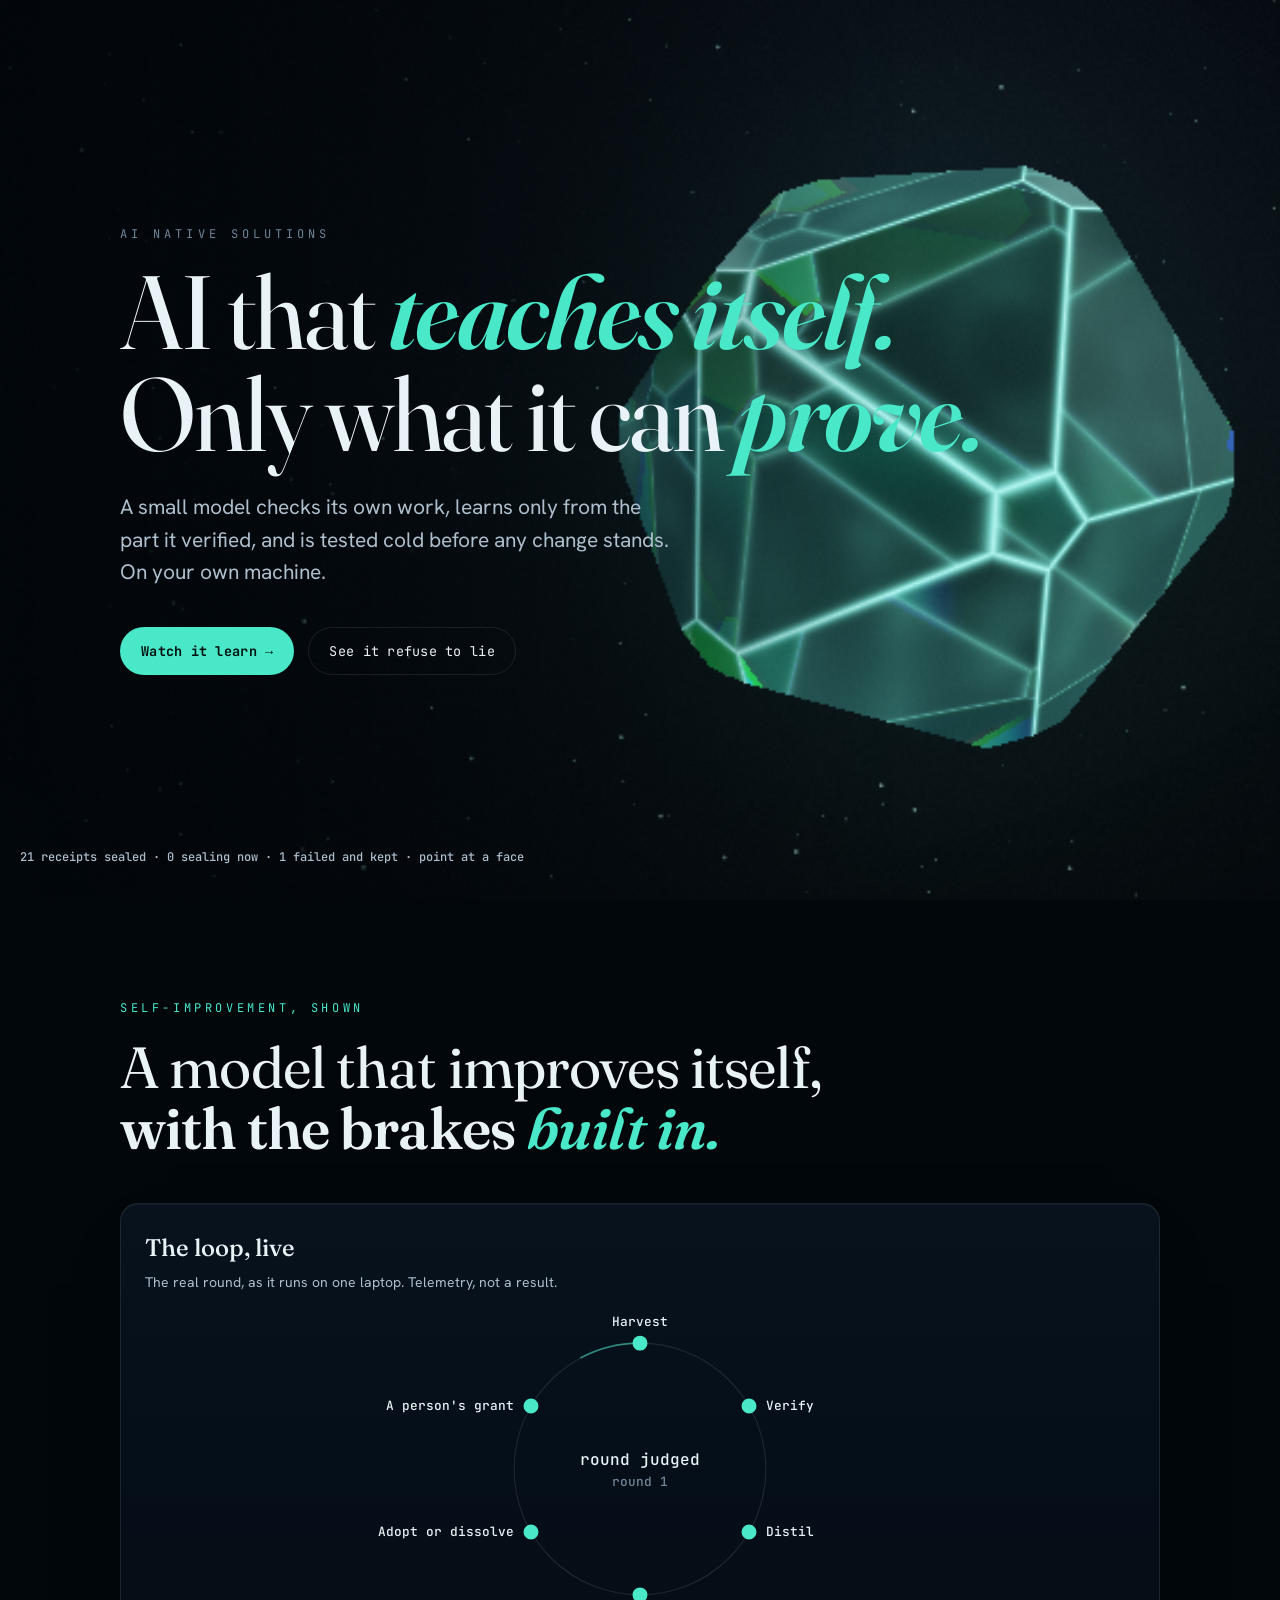
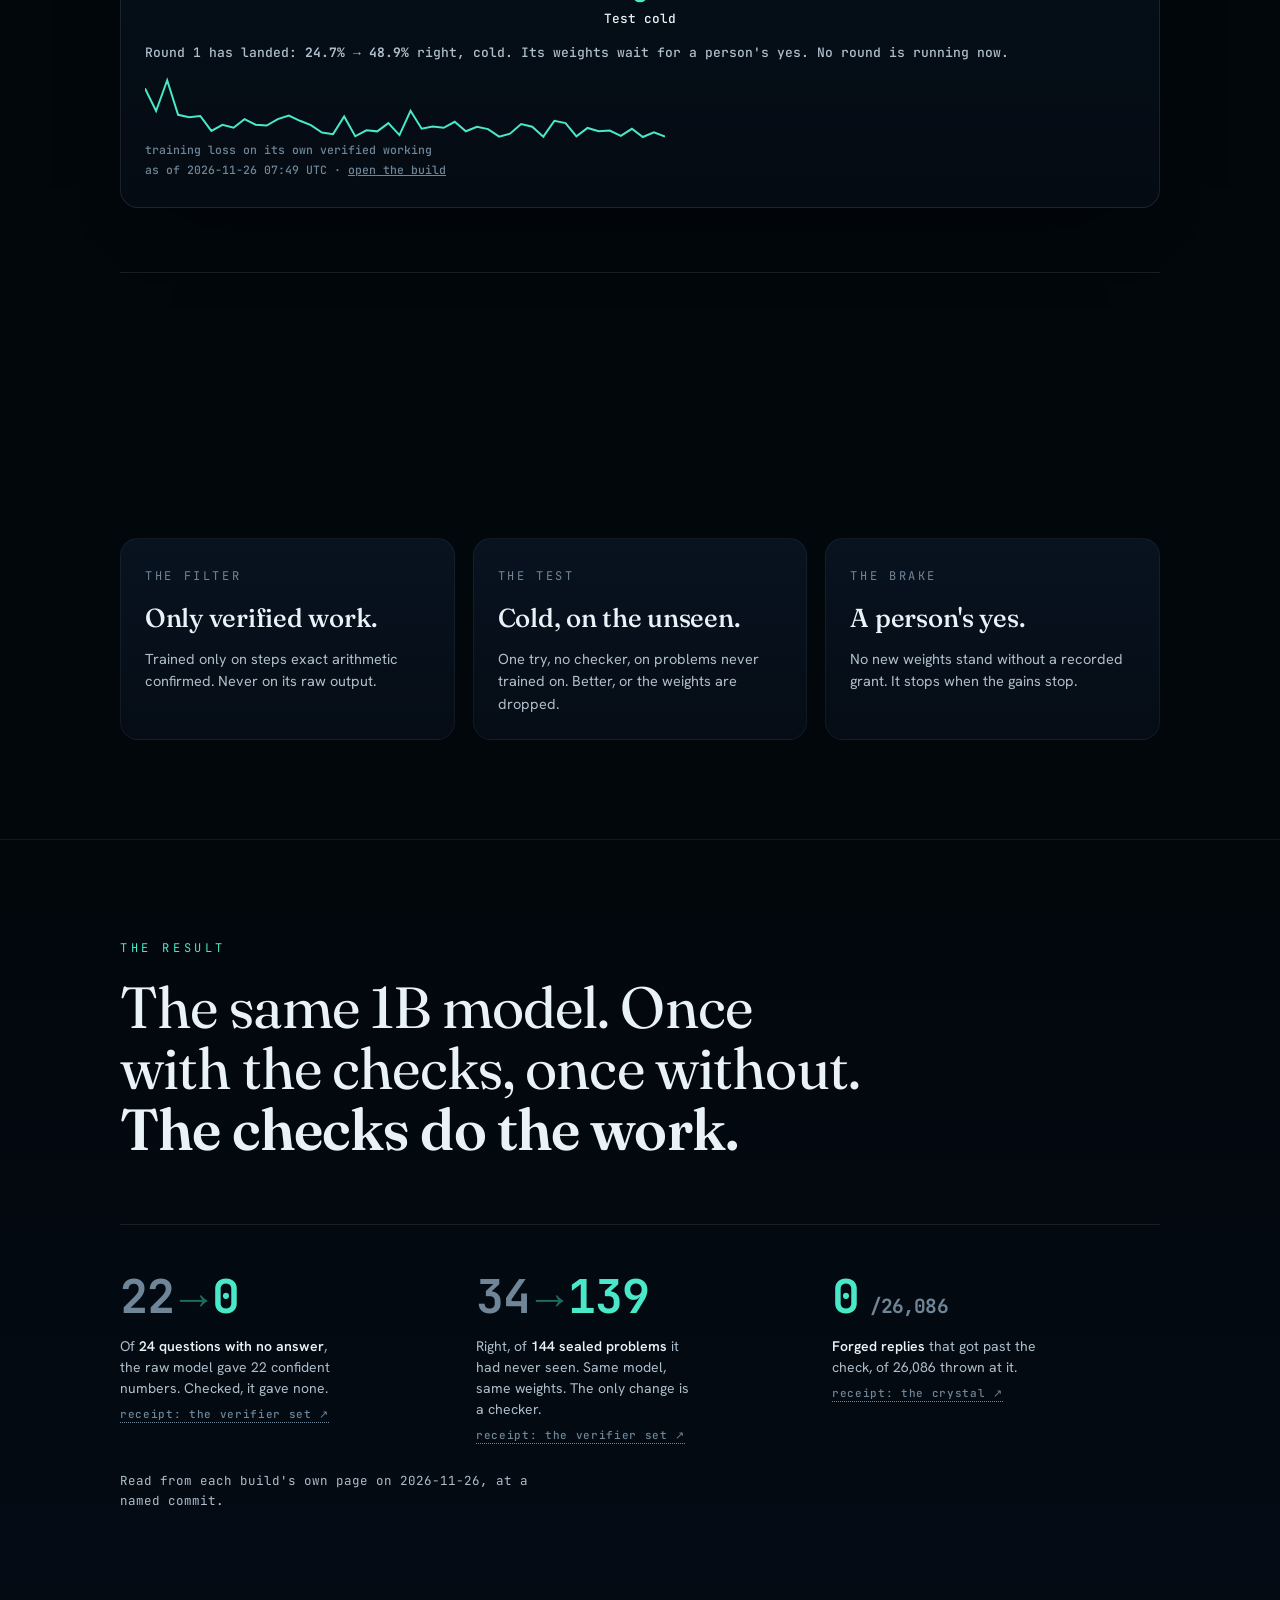
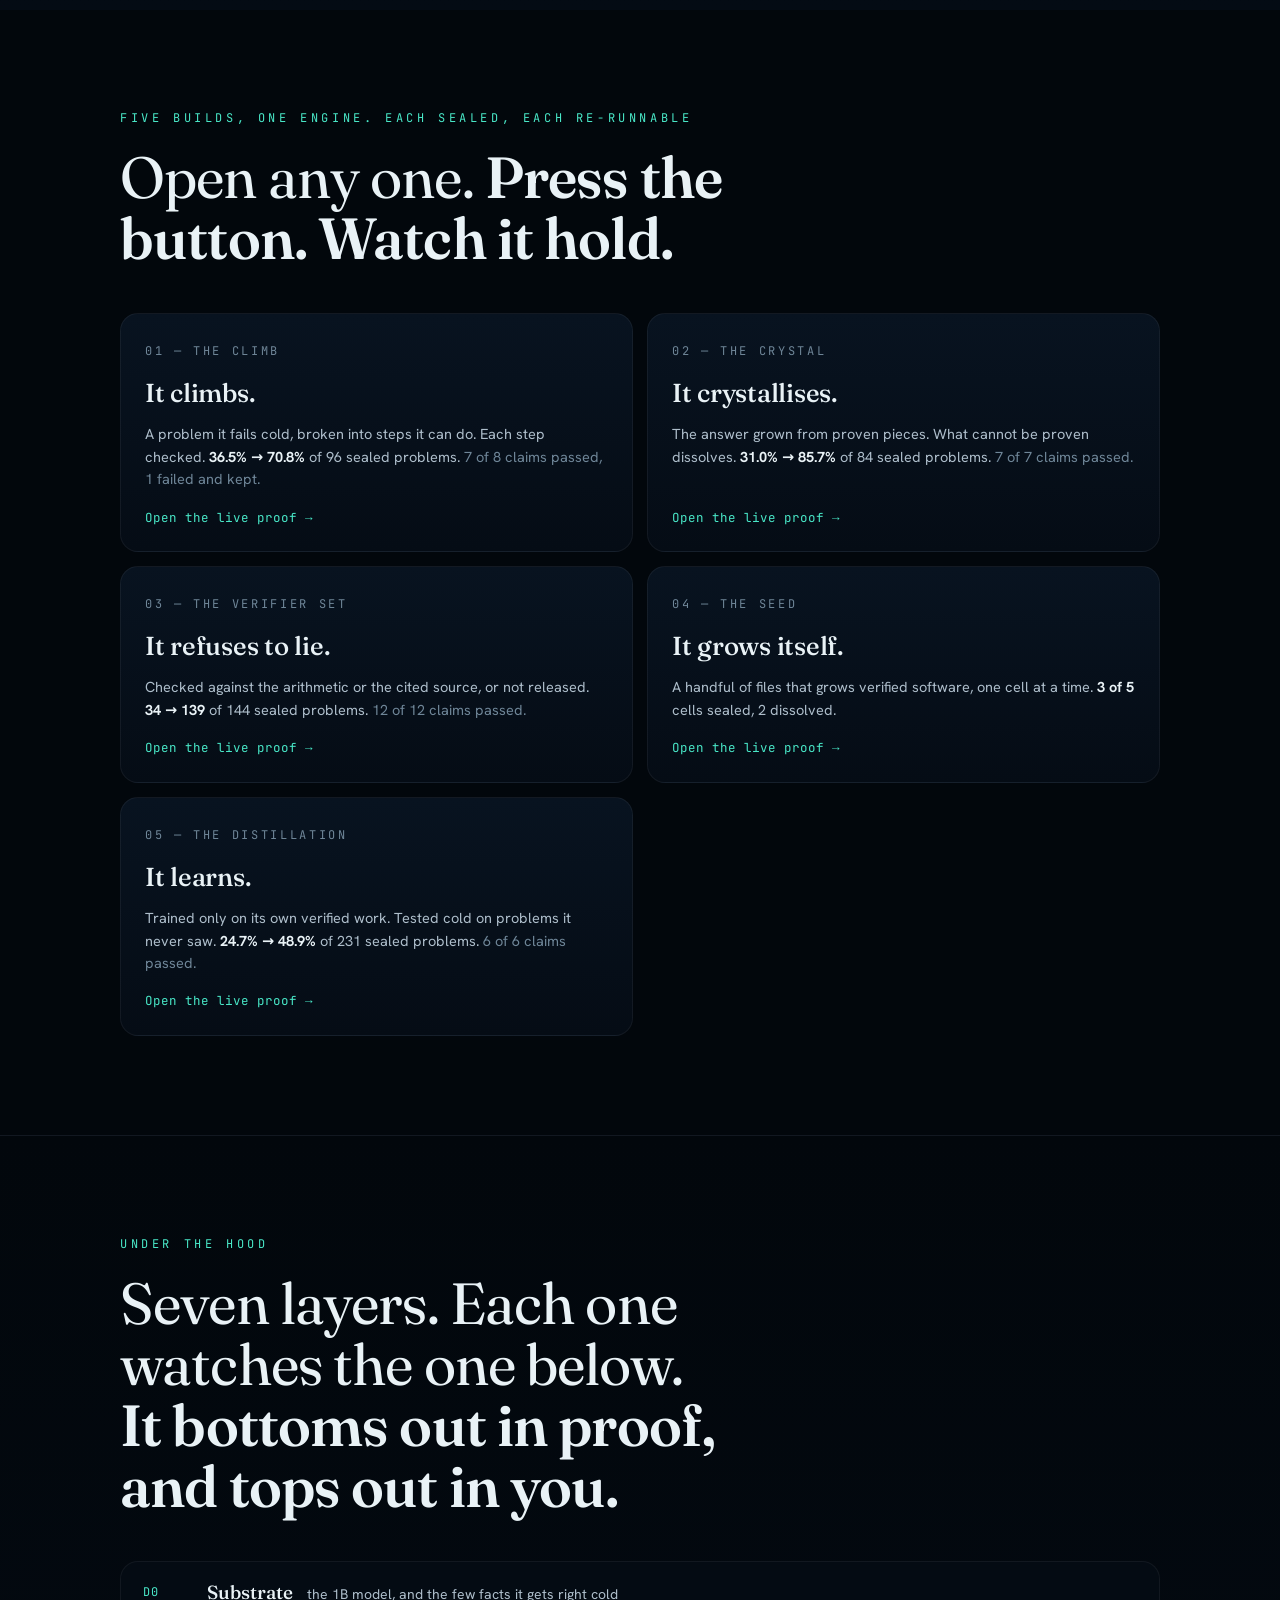
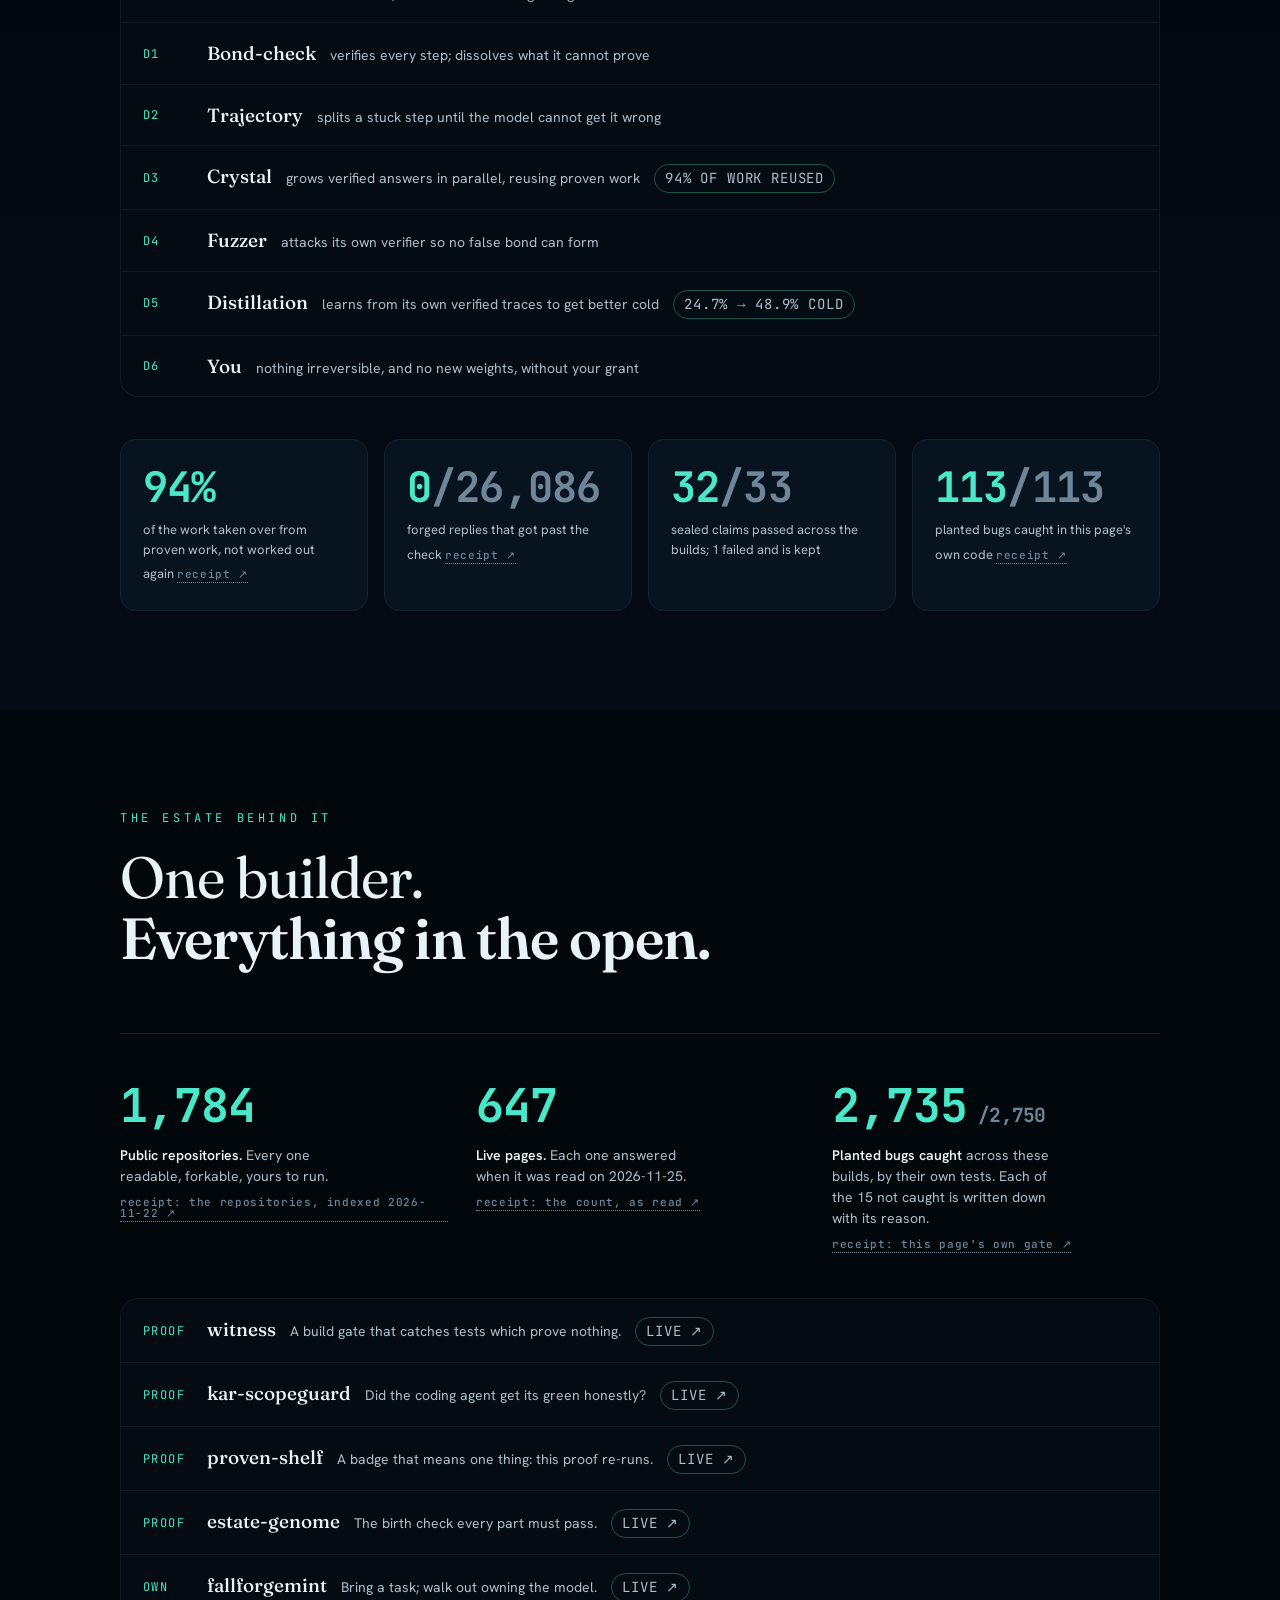
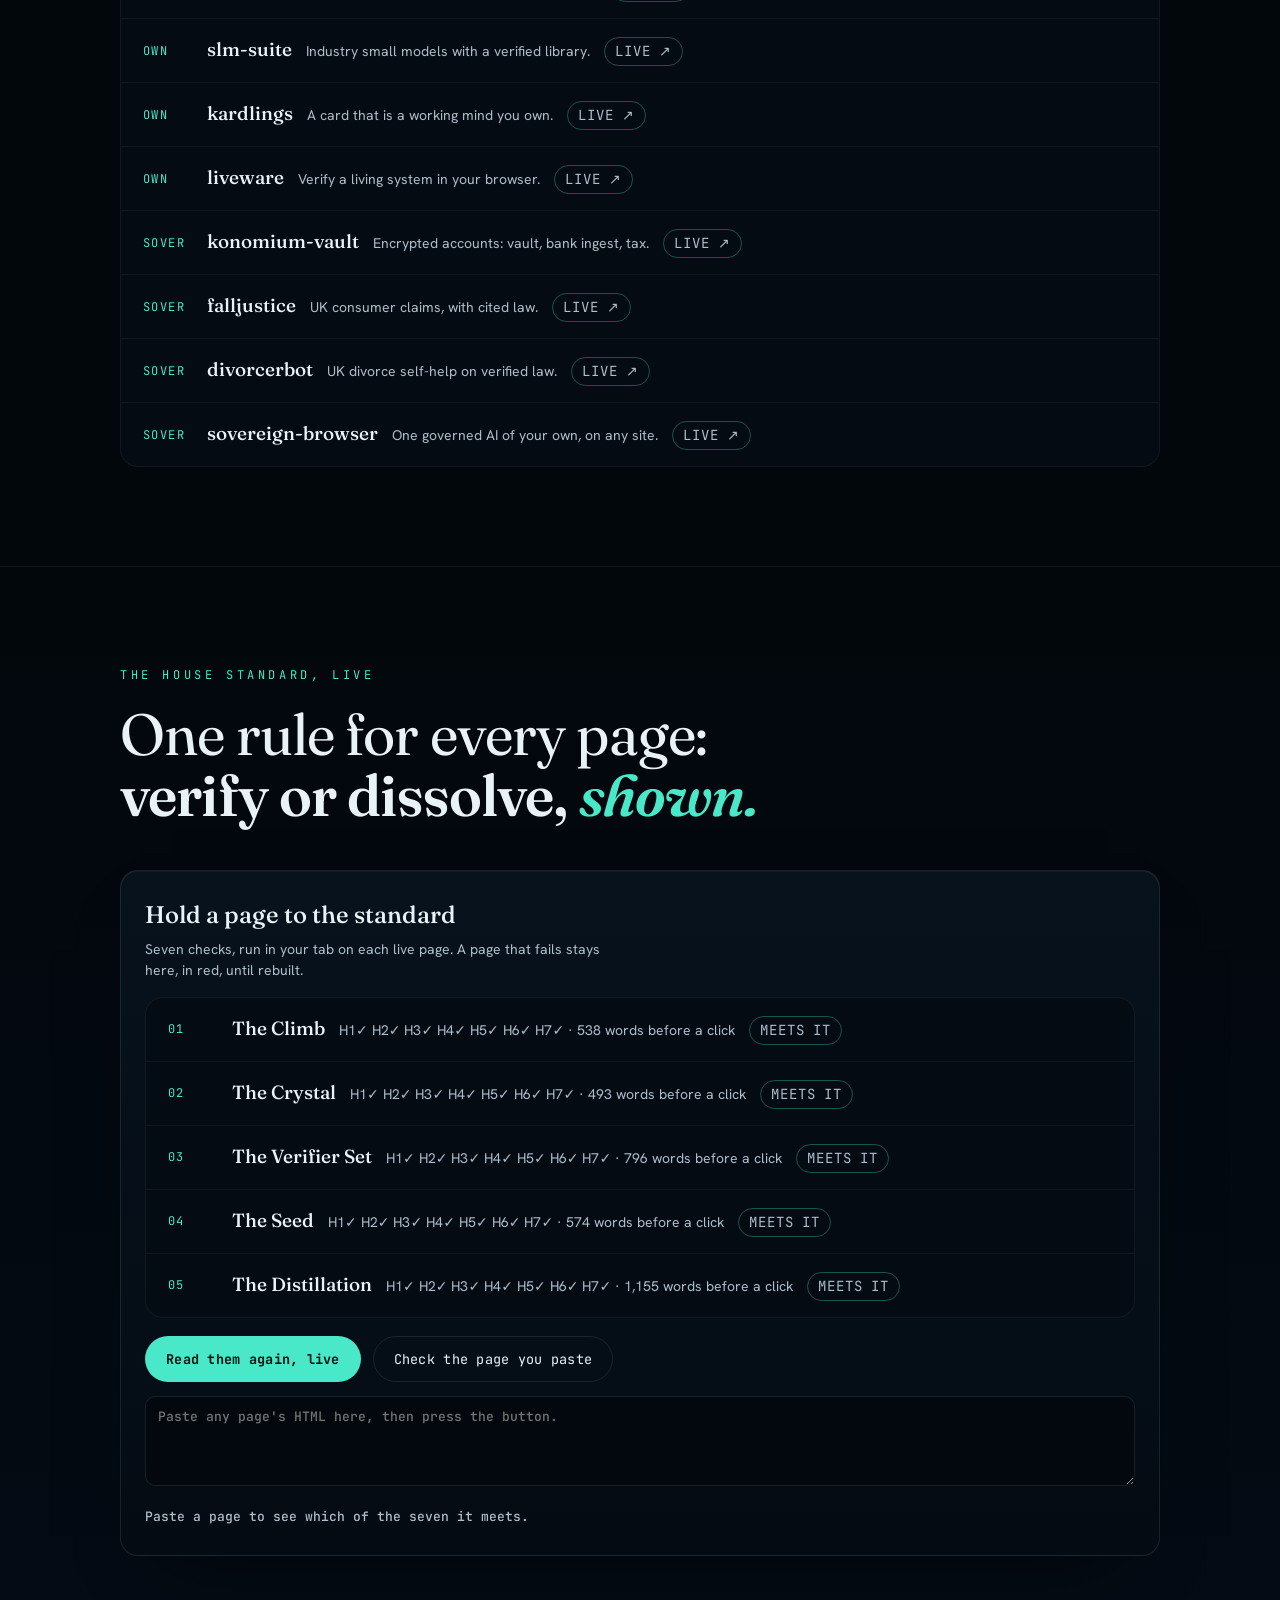
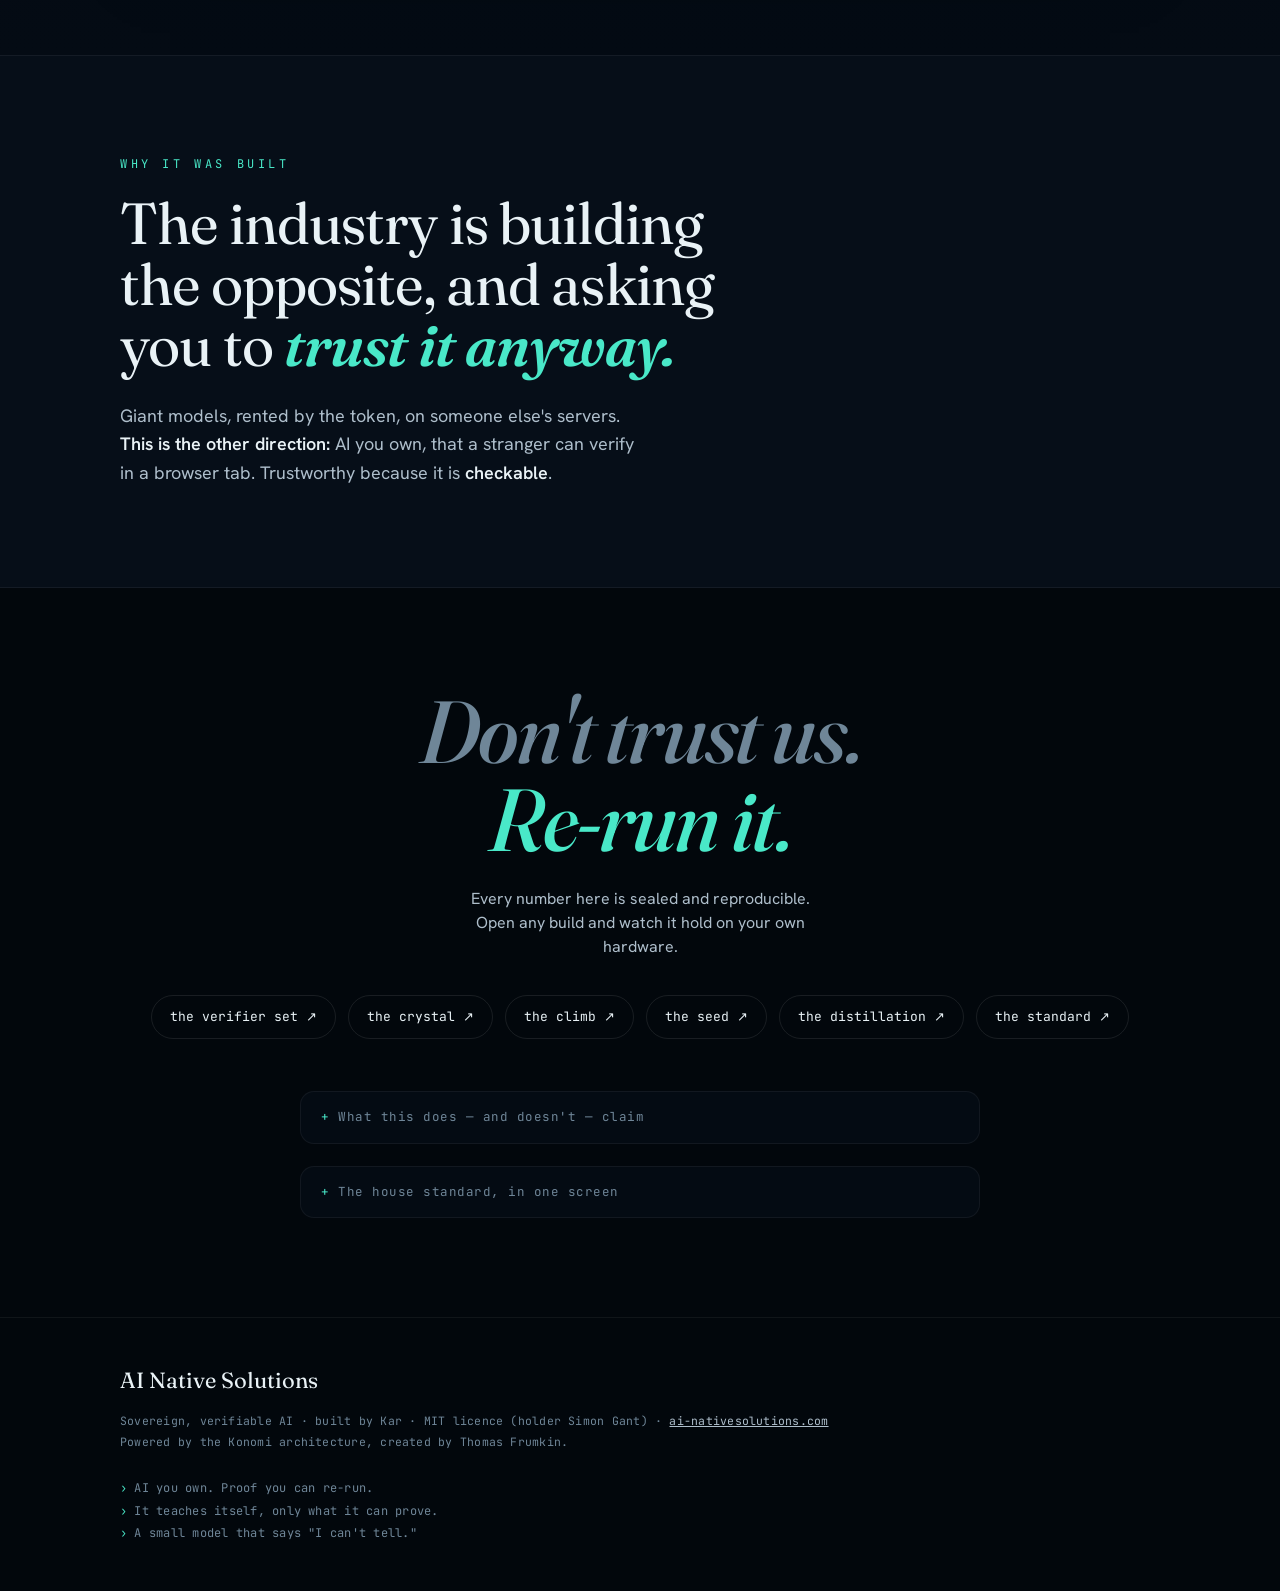
==== index.html @ a249bef7 "The Distillation's round 1 on the front door; a receipt's number is sized by its own column - data/f" ====
<!doctype html>
<html lang="en">
<head>
<meta charset="utf-8">
<meta name="viewport" content="width=device-width, initial-scale=1, viewport-fit=cover">
<title>AI that teaches itself. Only what it can prove.</title>
<meta name="description" content="A small AI that gives you an answer, or admits it can't. It runs on your own machine. Every number on this page is read live from the sealed page that proves it, and every build can be re-run in your browser.">
<meta name="theme-color" content="#02070c">
<link rel="manifest" href="manifest.webmanifest">
<link rel="icon" href="icon.svg" type="image/svg+xml">
<style>
/* house.css — the AI Native house standard: one token sheet, one kit. Every page is built from these and nothing else.
   HERO · RECEIPTS · THE STACK · THE GLASS · HONEST EXPANDER. The law of the page: the loudest true number leads, every
   caveat waits behind a click, and no section is prose. Fonts are the house's three faces, served from the page. */
@font-face{font-family:'Fraunces';src:url('vendor/fonts/fraunces/files/fraunces-latin-full-italic.woff2') format('woff2');font-weight:100 900;font-style:italic;font-display:swap}
@font-face{font-family:'Fraunces';src:url('vendor/fonts/fraunces/files/fraunces-latin-full-normal.woff2') format('woff2');font-weight:100 900;font-style:normal;font-display:swap}
@font-face{font-family:'Hanken Grotesk';src:url('vendor/fonts/hanken-grotesk/files/hanken-grotesk-latin-wght-normal.woff2') format('woff2');font-weight:100 900;font-display:swap}
@font-face{font-family:'JetBrains Mono';src:url('vendor/fonts/jetbrains-mono/files/jetbrains-mono-latin-wght-normal.woff2') format('woff2');font-weight:100 800;font-display:swap}
:root{color-scheme:dark;--bg:#02070c;--bg2:#060e18;--panel:#081320;--ink:#e9f2f6;--soft:#aebecb;--muted:#6f8698;--cyan:#49e8c8;--cyan-dim:#1f6a60;--gold:#ffcf6a;--red:#ff6b6b;--line:rgba(255,255,255,.09);--line2:rgba(255,255,255,.055);--display:'Fraunces',Georgia,serif;--sans:'Hanken Grotesk',system-ui,-apple-system,sans-serif;--mono:'JetBrains Mono',ui-monospace,monospace;--gut:max(20px,env(safe-area-inset-left,0px));--gutr:max(20px,env(safe-area-inset-right,0px))}
*{box-sizing:border-box}
html{scroll-behavior:smooth;-webkit-text-size-adjust:100%}
html,body{margin:0;background:var(--bg);color:var(--ink);font-family:var(--sans);-webkit-font-smoothing:antialiased;overflow-x:hidden}
body{line-height:1.5;font-size:16px}
a{color:inherit}
:focus-visible{outline:2px solid var(--cyan);outline-offset:3px;border-radius:4px}
.wrap{max-width:1080px;margin:0 auto;padding-left:var(--gut);padding-right:var(--gutr)}
.mono{font-family:var(--mono)}
em{font-style:italic;font-family:var(--display);font-weight:600}
code{font:500 .88em var(--mono);color:var(--cyan);overflow-wrap:anywhere}
.pass{color:var(--cyan)}.fail{color:var(--red)}.pend{color:var(--gold)}.dim{color:var(--muted)}

/* HERO: the crystal behind the headline */
.hero{position:relative;min-height:100vh;min-height:100svh;display:flex;align-items:center;overflow:hidden;background:radial-gradient(120% 90% at 70% 18%,#0a1826 0%,var(--bg) 58%)}
#crystal{position:absolute;inset:0;width:100%;height:100%;display:block;z-index:0}
.hero-shade{position:absolute;inset:0;z-index:1;pointer-events:none;background:linear-gradient(90deg,rgba(2,7,12,.78) 0%,rgba(2,7,12,.34) 46%,rgba(2,7,12,0) 70%),radial-gradient(130% 110% at 50% 42%,transparent 50%,rgba(2,6,12,.7) 100%)}
.hero .wrap{position:relative;z-index:2;width:100%;padding-block:12vh;pointer-events:none}
.hero .wrap>*{pointer-events:auto}
.eyebrow{font-family:var(--mono);font-size:12px;letter-spacing:.34em;text-transform:uppercase;color:var(--muted);margin:0}
h1{font-family:var(--display);font-weight:400;font-size:clamp(44px,9vw,104px);line-height:.98;letter-spacing:-.02em;margin:18px 0 0;text-wrap:balance;max-width:14ch}
h1 em{color:var(--cyan)}
.sub{font-size:clamp(16px,2.3vw,21px);color:var(--soft);max-width:46ch;margin:26px 0 0;line-height:1.55}
.cta{display:flex;gap:14px;flex-wrap:wrap;margin-top:38px}
.btn{display:inline-flex;align-items:center;gap:9px;font-family:var(--mono);font-size:13.5px;letter-spacing:.02em;padding:13px 20px;min-height:46px;border-radius:999px;text-decoration:none;transition:.18s ease;white-space:nowrap;cursor:pointer;border:1px solid transparent;background:none;color:var(--ink)}
.btn.primary{background:var(--cyan);color:#021310;font-weight:700}
.btn.primary:hover{transform:translateY(-2px);box-shadow:0 10px 30px -12px var(--cyan)}
.btn.ghost{border-color:var(--line)}
.btn.ghost:hover{border-color:var(--cyan);color:var(--cyan)}
.btn:disabled{opacity:.5;cursor:default;transform:none}
.facet{position:absolute;z-index:3;left:var(--gut);bottom:22px;font:500 12px/1.5 var(--mono);color:var(--soft);max-width:min(560px,calc(100vw - 40px));min-height:18px;pointer-events:none}
.facet b{color:var(--ink);font-weight:500}

/* SECTIONS */
section{position:relative;z-index:2}
.pad{padding-block:clamp(72px,11vh,140px)}
.alt{background:linear-gradient(180deg,var(--bg),#040b14);border-top:1px solid var(--line2)}
.deep{background:var(--bg2);border-top:1px solid var(--line2);border-bottom:1px solid var(--line2)}
.kline{font-family:var(--mono);font-size:12px;letter-spacing:.3em;text-transform:uppercase;color:var(--cyan);margin:0 0 20px}
.claim{font-family:var(--display);font-weight:400;font-size:clamp(30px,5.2vw,58px);line-height:1.05;letter-spacing:-.015em;text-wrap:balance;max-width:20ch;margin:0}
.claim b{font-weight:600}
.claim em{color:var(--cyan)}
.lede{color:var(--soft);font-size:clamp(15px,1.9vw,18px);line-height:1.6;max-width:52ch;margin:26px 0 0}
.lede b{color:var(--ink);font-weight:600}

/* RECEIPTS: the number is the hero */
/* a receipt's number is sized by its own column (cqi), so a long before→after never pushes a receipt off the page:
   by default a number of up to 11 characters fits; a row of short numbers (7 or fewer) may be marked .loud */
.stats{display:grid;grid-template-columns:repeat(3,minmax(0,1fr));gap:28px;margin-top:64px;border-top:1px solid var(--line);padding-top:48px}
.stats.loud{--fit:21cqi}
.stat{min-width:0;container-type:inline-size}
.stat .n{font-family:var(--mono);font-weight:700;font-size:clamp(30px,4.2vw,56px);font-size:clamp(30px,var(--fit,14.2cqi),76px);line-height:1;letter-spacing:-.02em;white-space:nowrap}
.stat .n .was{color:var(--muted)}.stat .n .arrow{color:var(--cyan-dim);padding:0 .12em}.stat .n .now{color:var(--cyan)}.stat .n .bad{color:var(--red)}.stat .n .wait{color:var(--gold)}
.stat .lab{color:var(--soft);font-size:14px;margin-top:16px;line-height:1.5;max-width:28ch}
.stat .lab b{color:var(--ink);font-weight:600}
.src{display:inline-block;font:500 11px/1 var(--mono);letter-spacing:.06em;color:var(--muted);text-decoration:none;margin-top:10px;border-bottom:1px dotted var(--muted);padding-bottom:2px}
.src:hover{color:var(--cyan);border-color:var(--cyan)}
.wins{display:grid;grid-template-columns:repeat(4,1fr);gap:16px;margin-top:42px}
.win{border:1px solid var(--line2);border-radius:16px;padding:26px 22px;background:var(--panel)}
.win .wn{font-family:var(--mono);font-weight:700;font-size:clamp(26px,3.6vw,42px);color:var(--cyan);letter-spacing:-.02em;line-height:1;white-space:nowrap}
.win .wn .of{color:var(--muted)}
.win .wl{color:var(--soft);font-size:13px;margin-top:12px;line-height:1.5}

/* CARDS */
.acts{display:grid;grid-template-columns:repeat(3,1fr);gap:18px;margin-top:44px}
.acts.two{grid-template-columns:repeat(2,1fr)}
.act{position:relative;display:flex;flex-direction:column;background:linear-gradient(180deg,var(--panel),#050c15);border:1px solid var(--line2);border-radius:18px;padding:28px 24px 24px;text-decoration:none;transition:.2s ease;overflow:hidden}
a.act:hover,.act.lift:hover{border-color:var(--cyan);transform:translateY(-4px);box-shadow:0 24px 60px -34px #000}
.act::before{content:"";position:absolute;inset:0;pointer-events:none;opacity:0;transition:opacity .25s;background:radial-gradient(420px circle at var(--mx,50%) var(--my,0%),rgba(73,232,200,.10),transparent 60%)}
.act:hover::before{opacity:1}
.act .num{font-family:var(--mono);font-size:12px;letter-spacing:.22em;color:var(--muted)}
.act h3{font-family:var(--display);font-weight:500;font-size:26px;letter-spacing:-.01em;margin:14px 0 0}
.act p{color:var(--soft);font-size:14.5px;line-height:1.55;margin:10px 0 0;flex:1}
.act .go{font-family:var(--mono);font-size:12.5px;color:var(--cyan);margin-top:18px;display:inline-flex;gap:7px;align-items:center}

/* THE STACK: one line per layer */
.stack{margin-top:44px;border:1px solid var(--line2);border-radius:18px;overflow:hidden;background:#040b13}
.srow{display:grid;grid-template-columns:64px minmax(0,1fr);align-items:center;border-top:1px solid var(--line2);padding:16px 22px;transition:.16s}
.srow:first-child{border-top:none}
.srow:hover{background:#08141f}
.srow .d{font-family:var(--mono);font-size:12px;color:var(--cyan);letter-spacing:.12em}
.srow .nm{display:flex;gap:6px 14px;align-items:baseline;flex-wrap:wrap;min-width:0}
.srow .nm b{font-family:var(--display);font-weight:500;font-size:19px}
.srow .nm span{color:var(--soft);font-size:14px;min-width:0;overflow-wrap:anywhere}
.srow.red .d{color:var(--red)}.srow.gold .d{color:var(--gold)}
.tag{font-family:var(--mono);font-size:10.5px;letter-spacing:.06em;text-transform:uppercase;border-radius:999px;padding:3px 10px;white-space:nowrap}
.tag.off{color:var(--muted);border:1px solid var(--line)}
.chips{display:flex;flex-wrap:wrap;gap:8px;margin:0 0 14px}
.spark{display:block;width:100%;max-width:520px;height:64px;margin:12px 0 0}
.tag.cy{color:var(--cyan);border:1px solid rgba(73,232,200,.32)}
.tag.gd{color:var(--gold);border:1px solid rgba(255,207,106,.34);animation:breathe 2.4s ease-in-out infinite}
.tag.rd{color:var(--red);border:1px solid rgba(255,107,107,.4)}
@keyframes breathe{50%{opacity:.55}}

/* THE GLASS: it runs here, on the visitor's own device */
.glass{margin-top:44px;border:1px solid var(--line);border-radius:18px;background:linear-gradient(180deg,#07121d,#040b13);padding:26px 24px;box-shadow:0 30px 80px -50px #000,inset 0 1px 0 rgba(255,255,255,.04)}
.glass h3{font-family:var(--display);font-weight:500;font-size:24px;margin:0 0 6px}
.glass .hint{color:var(--soft);font-size:14px;margin:0 0 16px;max-width:60ch}
.glass .out{font:500 13px/1.6 var(--mono);color:var(--soft);margin:14px 0 0;min-height:22px}
.glass textarea,.glass input,.glass select{font:500 13px/1.5 var(--mono);color:var(--ink);background:rgba(2,7,12,.75);border:1px solid var(--line);border-radius:10px;padding:10px 12px;max-width:100%;min-height:42px}
.glass textarea{width:100%;min-height:128px}
.glass label{font:500 11px/1.3 var(--mono);letter-spacing:.08em;text-transform:uppercase;color:var(--muted);display:inline-flex;flex-direction:column;gap:5px}
.row{display:flex;gap:12px;align-items:flex-end;flex-wrap:wrap}
.two{display:grid;grid-template-columns:1fr 1fr;gap:14px}
.box{border:1px solid var(--line2);border-radius:14px;padding:14px 16px;background:rgba(2,7,12,.5);min-width:0}
.box h4{font:500 11px/1.3 var(--mono);letter-spacing:.1em;text-transform:uppercase;color:var(--muted);margin:0 0 8px}
pre{font:500 12.5px/1.55 var(--mono);color:var(--ink);margin:0;white-space:pre-wrap;overflow-wrap:anywhere}
.wall svg{width:100%;height:auto;display:block}
.wall rect{cursor:pointer;transition:opacity .15s}
.wall rect:hover{opacity:.7}
.key{display:flex;flex-wrap:wrap;gap:6px 18px;margin:12px 0 0;font:500 11.5px/1.4 var(--mono);color:var(--muted)}
.key i{display:inline-block;width:10px;height:10px;border-radius:2px;margin-right:6px;vertical-align:-1px}

/* PROOF + THE HONEST EXPANDER */
.proof{text-align:center}
.proof .hl{font-family:var(--display);font-style:italic;font-weight:500;font-size:clamp(38px,8vw,88px);line-height:1;letter-spacing:-.02em;margin:0}
.proof .hl .a{color:var(--muted)}.proof .hl .b{color:var(--cyan)}
.proof .sub2{color:var(--soft);margin:24px auto 0;max-width:42ch;font-size:16px}
.links{display:flex;gap:12px;justify-content:center;flex-wrap:wrap;margin-top:36px}
.plink{font-family:var(--mono);font-size:13px;text-decoration:none;color:var(--ink);border:1px solid var(--line);padding:11px 18px;border-radius:999px;transition:.18s;min-height:44px;display:inline-flex;align-items:center}
.plink:hover{border-color:var(--cyan);color:var(--cyan)}
details.honest{max-width:680px;margin:22px auto 0;border:1px solid var(--line2);border-radius:14px;background:#040b13;text-align:left}
details.honest:first-of-type{margin-top:52px}
details.honest summary{font-family:var(--mono);font-size:12.5px;letter-spacing:.04em;color:var(--muted);padding:16px 20px;cursor:pointer;list-style:none;min-height:48px}
details.honest summary::-webkit-details-marker{display:none}
details.honest summary::before{content:"+ ";color:var(--cyan)}
details.honest[open] summary::before{content:"– "}
details.honest .in{padding:0 20px 20px;color:var(--soft);font-size:14px;line-height:1.6}
details.honest .in p{margin:0 0 10px}
details.honest .in b{color:var(--ink)}
details.honest .in a{color:var(--cyan)}

footer{border-top:1px solid var(--line2);padding-block:46px;position:relative;z-index:2}
.frow{display:flex;justify-content:space-between;align-items:flex-end;gap:24px;flex-wrap:wrap}
.brand{font-family:var(--display);font-size:22px}
.taglist{font-family:var(--mono);font-size:12px;color:var(--muted);line-height:1.9;letter-spacing:.02em}
.taglist span{color:var(--cyan)}
.fnote{font-family:var(--mono);font-size:11.5px;color:var(--muted);margin-top:14px;letter-spacing:.02em;line-height:1.8}
.fnote a{color:var(--soft)}

/* MOTION */
.js .reveal{opacity:0;transform:translateY(22px);transition:opacity .7s ease,transform .7s ease}
.js .reveal.in{opacity:1;transform:none}
@media(max-width:860px){.acts{grid-template-columns:repeat(2,1fr)}.wins{grid-template-columns:repeat(2,1fr)}}
@media(max-width:760px){.stats{grid-template-columns:1fr;gap:40px}.two{grid-template-columns:1fr}.hero-shade{background:linear-gradient(180deg,rgba(2,7,12,.2) 0%,rgba(2,7,12,.82) 62%)}.hero{align-items:flex-end}.hero .wrap{padding-block:9vh}}
@media(max-width:680px){.acts,.acts.two{grid-template-columns:1fr}.srow{grid-template-columns:48px minmax(0,1fr);padding:14px 16px}}
@media(prefers-reduced-motion:reduce){html{scroll-behavior:auto}.js .reveal{opacity:1;transform:none;transition:none}.tag.gd{animation:none}.btn,.act{transition:none}}
</style>
</head>
<body>
<header class="hero" id="top">
  <canvas id="crystal" role="img" aria-label="A crystal of 32 faces. Each lit face is one receipt on this page: cyan when it is sealed, gold while it is still sealing, red when it failed and is kept."></canvas>
  <div class="hero-shade"></div>
  <div class="wrap">
    <p class="eyebrow">AI Native Solutions</p>
    <h1>AI that <em>teaches itself.</em><br>Only what it can <em>prove.</em></h1>
    <p class="sub">A small model checks its own work, learns only from the part it verified, and is tested cold before any change stands. On your own machine.</p>
    <div class="cta"><a class="btn primary" href="#rsi">Watch it learn →</a><a class="btn ghost" href="https://sjgant80-hub.github.io/the-verifier-set/">See it refuse to lie</a></div>
  </div>
  <p class="facet" id="facet" aria-live="polite">21 receipts sealed · 0 sealing now · 1 failed and kept · point at a face</p>
</header>

<section class="pad" id="rsi">
  <div class="wrap">
    <p class="kline reveal">Self-improvement, shown</p>
    <h2 class="claim reveal">A model that improves itself, <b>with the brakes <em>built in.</em></b></h2>
    <div class="glass reveal">
      <h3>The loop, live</h3>
      <p class="hint">The real round, as it runs on one laptop. Telemetry, not a result.</p>
      <div id="ring"><svg viewBox="0 0 600 300" style="width:100%;max-width:640px;height:auto;display:block;margin:0 auto 8px" role="img" aria-label="The loop: harvest, verify, distil, test cold, adopt or dissolve, a person's grant, and round again."><style>text{font:500 12px 'JetBrains Mono',ui-monospace,monospace}@keyframes orbit{to{transform:rotate(360deg)}}.orb{transform-origin:300px 150px;animation:orbit 14s linear infinite}@media(prefers-reduced-motion:reduce){.orb{animation:none}}</style><circle cx="300" cy="150" r="118" fill="none" stroke="rgba(255,255,255,.1)"/><g class="orb"><circle cx="300" cy="32" r="3" fill="#49e8c8"/><path d="M300 32A118 118 0 0 0 244 46" fill="none" stroke="#49e8c8" stroke-width="1.5" opacity=".5"/></g><circle cx="300.0" cy="32.0" r="6" fill="#49e8c8" stroke="#49e8c8" stroke-width="2"/><text x="300.0" y="16.0" text-anchor="middle" fill="#e9f2f6">Harvest</text><circle cx="402.2" cy="91.0" r="6" fill="#49e8c8" stroke="#49e8c8" stroke-width="2"/><text x="418.2" y="95.0" text-anchor="start" fill="#e9f2f6">Verify</text><circle cx="402.2" cy="209.0" r="6" fill="#49e8c8" stroke="#49e8c8" stroke-width="2"/><text x="418.2" y="213.0" text-anchor="start" fill="#e9f2f6">Distil</text><circle cx="300.0" cy="268.0" r="6" fill="#49e8c8" stroke="#49e8c8" stroke-width="2"/><text x="300.0" y="294.0" text-anchor="middle" fill="#e9f2f6">Test cold</text><circle cx="197.8" cy="209.0" r="6" fill="#49e8c8" stroke="#49e8c8" stroke-width="2"/><text x="181.8" y="213.0" text-anchor="end" fill="#e9f2f6">Adopt or dissolve</text><circle cx="197.8" cy="91.0" r="6" fill="#49e8c8" stroke="#49e8c8" stroke-width="2"/><text x="181.8" y="95.0" text-anchor="end" fill="#e9f2f6">A person's grant</text><text x="300" y="146" text-anchor="middle" fill="#e9f2f6" style="font:500 15px 'JetBrains Mono',monospace">round judged</text><text x="300" y="166" text-anchor="middle" fill="#6f8698">round 1</text></svg></div>
      <div class="out" id="liveBox" aria-live="polite">Reading the loop…</div>
    </div>
    <div class="stats" id="rsiReceipts"><div class="stat reveal"><div class="n"><span class="was">24.7%</span><span class="arrow">→</span><span class="now">48.9%</span></div><div class="lab"><b>Right, cold, on 231 unseen problems.</b> The same model, before and after one round of its own verified work.</div><a class="src" href="https://sjgant80-hub.github.io/the-distillation/">receipt: the distillation ↗</a></div><div class="stat reveal"><div class="n"><span class="was">31</span><span class="arrow">→</span><span class="wait">44</span></div><div class="lab"><b>The development round</b>, of 89 unseen problems. It shaped the settings and is not a claim. <span class="tag gd">not a claim</span></div><a class="src" href="https://sjgant80-hub.github.io/the-distillation/data/dev/verdict.json">receipt: its verdict ↗</a></div><div class="stat reveal"><div class="n"><span class="now">0</span></div><div class="lab"><b>Changes to the model without a person.</b> Adopted weights wait for a recorded grant, by design and by test.</div><a class="src" href="https://sjgant80-hub.github.io/the-distillation/#loop">receipt: the gate at the weights ↗</a></div></div>
    <div class="acts" style="margin-top:44px">
      <div class="act reveal"><span class="num">THE FILTER</span><h3>Only verified work.</h3><p>Trained only on steps exact arithmetic confirmed. Never on its raw output.</p></div>
      <div class="act reveal"><span class="num">THE TEST</span><h3>Cold, on the unseen.</h3><p>One try, no checker, on problems never trained on. Better, or the weights are dropped.</p></div>
      <div class="act reveal"><span class="num">THE BRAKE</span><h3>A person's yes.</h3><p>No new weights stand without a recorded grant. It stops when the gains stop.</p></div>
    </div>
  </div>
</section>

<section class="pad alt" id="result">
  <div class="wrap">
    <p class="kline reveal">The result</p>
    <h2 class="claim reveal">The same 1B model. Once with the checks, once without. <b>The checks do the work.</b></h2>
    <div class="stats" id="receipts"><div class="stat reveal"><div class="n"><span class="was">22</span><span class="arrow">→</span><span class="now" data-count="0">0</span></div><div class="lab">Of <b>24 questions with no answer</b>, the raw model gave 22 confident numbers. Checked, it gave none.</div><a class="src" href="https://sjgant80-hub.github.io/the-verifier-set/">receipt: the verifier set ↗</a></div><div class="stat reveal"><div class="n"><span class="was">34</span><span class="arrow">→</span><span class="now" data-count="139">139</span></div><div class="lab">Right, of <b>144 sealed problems</b> it had never seen. Same model, same weights. The only change is a checker.</div><a class="src" href="https://sjgant80-hub.github.io/the-verifier-set/">receipt: the verifier set ↗</a></div><div class="stat reveal"><div class="n"><span class="now" data-count="0">0</span><span class="was" style="font-size:.42em"> /26,086</span></div><div class="lab"><b>Forged replies</b> that got past the check, of 26,086 thrown at it.</div><a class="src" href="https://sjgant80-hub.github.io/the-crystal/">receipt: the crystal ↗</a></div></div>
    <p class="lede reveal mono" id="readLine" style="font-size:12.5px">Read from each build's own page on 2026-11-26, at a named commit. Reading them again, live…</p>
  </div>
</section>

<section class="pad" id="builds-s">
  <div class="wrap">
    <p class="kline reveal">Five builds, one engine. Each sealed, each re-runnable</p>
    <h2 class="claim reveal">Open any one. <b>Press the button. Watch it hold.</b></h2>
    <div class="acts two" id="builds"><a class="act reveal" href="https://sjgant80-hub.github.io/the-climb/"><span class="num">01 — THE CLIMB</span><h3>It climbs.</h3><p>A problem it fails cold, broken into steps it can do. Each step checked. <b style="color:var(--ink)">36.5% → 70.8%</b> of 96 sealed problems. <span class="dim">7 of 8 claims passed, 1 failed and kept.</span></p><span class="go">Open the live proof →</span></a><a class="act reveal" href="https://sjgant80-hub.github.io/the-crystal/"><span class="num">02 — THE CRYSTAL</span><h3>It crystallises.</h3><p>The answer grown from proven pieces. What cannot be proven dissolves. <b style="color:var(--ink)">31.0% → 85.7%</b> of 84 sealed problems. <span class="dim">7 of 7 claims passed.</span></p><span class="go">Open the live proof →</span></a><a class="act reveal" href="https://sjgant80-hub.github.io/the-verifier-set/"><span class="num">03 — THE VERIFIER SET</span><h3>It refuses to lie.</h3><p>Checked against the arithmetic or the cited source, or not released. <b style="color:var(--ink)">34 → 139</b> of 144 sealed problems. <span class="dim">12 of 12 claims passed.</span></p><span class="go">Open the live proof →</span></a><a class="act reveal" href="https://sjgant80-hub.github.io/the-seed/"><span class="num">04 — THE SEED</span><h3>It grows itself.</h3><p>A handful of files that grows verified software, one cell at a time. <b style="color:var(--ink)">3 of 5</b> cells sealed, 2 dissolved.</p><span class="go">Open the live proof →</span></a><a class="act reveal" href="https://sjgant80-hub.github.io/the-distillation/"><span class="num">05 — THE DISTILLATION</span><h3>It learns.</h3><p>Trained only on its own verified work. Tested cold on problems it never saw. <b style="color:var(--ink)">24.7% → 48.9%</b> of 231 sealed problems. <span class="dim">6 of 6 claims passed.</span></p><span class="go">Open the live proof →</span></a></div>
  </div>
</section>

<section class="pad alt" id="engine">
  <div class="wrap">
    <p class="kline reveal">Under the hood</p>
    <h2 class="claim reveal">Seven layers. Each one watches the one below. <b>It bottoms out in proof, and tops out in you.</b></h2>
    <div class="stack reveal" id="stackRows"><div class="srow "><div class="d">D0</div><div class="nm"><b>Substrate</b><span>the 1B model, and the few facts it gets right cold</span></div></div><div class="srow "><div class="d">D1</div><div class="nm"><b>Bond-check</b><span>verifies every step; dissolves what it cannot prove</span></div></div><div class="srow "><div class="d">D2</div><div class="nm"><b>Trajectory</b><span>splits a stuck step until the model cannot get it wrong</span></div></div><div class="srow "><div class="d">D3</div><div class="nm"><b>Crystal</b><span>grows verified answers in parallel, reusing proven work</span><span class="tag cy">94% of work reused</span></div></div><div class="srow "><div class="d">D4</div><div class="nm"><b>Fuzzer</b><span>attacks its own verifier so no false bond can form</span></div></div><div class="srow "><div class="d">D5</div><div class="nm"><b>Distillation</b><span>learns from its own verified traces to get better cold</span><span class="tag cy">24.7% → 48.9% cold</span></div></div><div class="srow "><div class="d">D6</div><div class="nm"><b>You</b><span>nothing irreversible, and no new weights, without your grant</span></div></div></div>
    <div class="wins" id="wins"><div class="win reveal"><div class="wn">94%</div><div class="wl">of the work taken over from proven work, not worked out again <a class="src" href="https://sjgant80-hub.github.io/the-distillation/data/parity.json">receipt ↗</a></div></div><div class="win reveal"><div class="wn">0<span class="of">/26,086</span></div><div class="wl">forged replies that got past the check <a class="src" href="https://sjgant80-hub.github.io/the-crystal/">receipt ↗</a></div></div><div class="win reveal"><div class="wn">32<span class="of">/33</span></div><div class="wl">sealed claims passed across the builds; 1 failed and is kept</div></div><div class="win reveal"><div class="wn">113<span class="of">/113</span></div><div class="wl">planted bugs caught in this page's own code <a class="src" href="data/gates.json">receipt ↗</a></div></div></div>
  </div>
</section>

<section class="pad" id="estate">
  <div class="wrap">
    <p class="kline reveal">The estate behind it</p>
    <h2 class="claim reveal">One builder. <b>Everything in the open.</b></h2>
    <div class="stats" id="estateStats"><div class="stat reveal"><div class="n"><span class="now" data-count="1,784">1,784</span></div><div class="lab"><b>Public repositories.</b> Every one readable, forkable, yours to run.</div><a class="src" href="https://github.com/sjgant80-hub?tab=repositories">receipt: the repositories, indexed 2026-11-22 ↗</a></div><div class="stat reveal"><div class="n"><span class="now" data-count="647">647</span></div><div class="lab"><b>Live pages.</b> Each one answered when it was read on 2026-11-25.</div><a class="src" href="data/estate.json">receipt: the count, as read ↗</a></div><div class="stat reveal"><div class="n"><span class="now">2,735</span><span class="was" style="font-size:.42em"> /2,750</span></div><div class="lab"><b>Planted bugs caught</b> across these builds, by their own tests. Each of the 15 not caught is written down with its reason.</div><a class="src" href="data/gates.json">receipt: this page's own gate ↗</a></div></div>
    <div class="stack reveal" id="shelf"><a class="srow" href="https://sjgant80-hub.github.io/witness/" style="text-decoration:none"><div class="d">PROOF</div><div class="nm"><b>witness</b><span>A build gate that catches tests which prove nothing.</span><span class="tag cy">live ↗</span></div></a><a class="srow" href="https://sjgant80-hub.github.io/kar-scopeguard/" style="text-decoration:none"><div class="d">PROOF</div><div class="nm"><b>kar-scopeguard</b><span>Did the coding agent get its green honestly?</span><span class="tag cy">live ↗</span></div></a><a class="srow" href="https://sjgant80-hub.github.io/proven-shelf/" style="text-decoration:none"><div class="d">PROOF</div><div class="nm"><b>proven-shelf</b><span>A badge that means one thing: this proof re-runs.</span><span class="tag cy">live ↗</span></div></a><a class="srow" href="https://sjgant80-hub.github.io/estate-genome/" style="text-decoration:none"><div class="d">PROOF</div><div class="nm"><b>estate-genome</b><span>The birth check every part must pass.</span><span class="tag cy">live ↗</span></div></a><a class="srow" href="https://sjgant80-hub.github.io/fallforgemint/" style="text-decoration:none"><div class="d">OWN</div><div class="nm"><b>fallforgemint</b><span>Bring a task; walk out owning the model.</span><span class="tag cy">live ↗</span></div></a><a class="srow" href="https://sjgant80-hub.github.io/slm-suite/" style="text-decoration:none"><div class="d">OWN</div><div class="nm"><b>slm-suite</b><span>Industry small models with a verified library.</span><span class="tag cy">live ↗</span></div></a><a class="srow" href="https://sjgant80-hub.github.io/kardlings/" style="text-decoration:none"><div class="d">OWN</div><div class="nm"><b>kardlings</b><span>A card that is a working mind you own.</span><span class="tag cy">live ↗</span></div></a><a class="srow" href="https://sjgant80-hub.github.io/liveware/" style="text-decoration:none"><div class="d">OWN</div><div class="nm"><b>liveware</b><span>Verify a living system in your browser.</span><span class="tag cy">live ↗</span></div></a><a class="srow" href="https://sjgant80-hub.github.io/konomium-vault/" style="text-decoration:none"><div class="d">SOVER</div><div class="nm"><b>konomium-vault</b><span>Encrypted accounts: vault, bank ingest, tax.</span><span class="tag cy">live ↗</span></div></a><a class="srow" href="https://sjgant80-hub.github.io/falljustice/" style="text-decoration:none"><div class="d">SOVER</div><div class="nm"><b>falljustice</b><span>UK consumer claims, with cited law.</span><span class="tag cy">live ↗</span></div></a><a class="srow" href="https://sjgant80-hub.github.io/divorcerbot/" style="text-decoration:none"><div class="d">SOVER</div><div class="nm"><b>divorcerbot</b><span>UK divorce self-help on verified law.</span><span class="tag cy">live ↗</span></div></a><a class="srow" href="https://sjgant80-hub.github.io/sovereign-browser/" style="text-decoration:none"><div class="d">SOVER</div><div class="nm"><b>sovereign-browser</b><span>One governed AI of your own, on any site.</span><span class="tag cy">live ↗</span></div></a></div>
  </div>
</section>

<section class="pad alt" id="standard">
  <div class="wrap">
    <p class="kline reveal">The house standard, live</p>
    <h2 class="claim reveal">One rule for every page: <b>verify or dissolve, <em>shown.</em></b></h2>
    <div class="glass reveal">
      <h3>Hold a page to the standard</h3>
      <p class="hint">Seven checks, run in your tab on each live page. A page that fails stays here, in red, until rebuilt.</p>
      <div class="stack" style="margin-top:0" id="wall"><div class="srow "><div class="d">01</div><div class="nm"><b>The Climb</b><span><span class="pass" title="crystal hero, 2 receipts, 8 stack rows, 6 controls on the glass, 11 expanders">H1✓</span> <span class="pass" title="538 words before any click (at most 1250); the longest paragraph is 26 words (at most 45)">H2✓</span> <span class="pass" title="2 of 2 receipts carry their source, or say they are still sealing">H3✓</span> <span class="pass" title="no placeholder on the page; no id used twice">H4✓</span> <span class="pass" title="39 limits behind a click (at least 3); a failure or an unfinished part is shown as one">H5✓</span> <span class="pass" title="4 of 4 house colours, 3 of 3 house faces">H6✓</span> <span class="pass" title="the credit line is on the page; no price; no private shorthand">H7✓</span> · 538 words before a click</span><span class="tag cy">meets it</span></div></div><div class="srow "><div class="d">02</div><div class="nm"><b>The Crystal</b><span><span class="pass" title="crystal hero, 3 receipts, 7 stack rows, 6 controls on the glass, 10 expanders">H1✓</span> <span class="pass" title="493 words before any click (at most 1250); the longest paragraph is 18 words (at most 45)">H2✓</span> <span class="pass" title="3 of 3 receipts carry their source, or say they are still sealing">H3✓</span> <span class="pass" title="no placeholder on the page; no id used twice">H4✓</span> <span class="pass" title="30 limits behind a click (at least 3); a failure or an unfinished part is shown as one">H5✓</span> <span class="pass" title="4 of 4 house colours, 3 of 3 house faces">H6✓</span> <span class="pass" title="the credit line is on the page; no price; no private shorthand">H7✓</span> · 493 words before a click</span><span class="tag cy">meets it</span></div></div><div class="srow "><div class="d">03</div><div class="nm"><b>The Verifier Set</b><span><span class="pass" title="crystal hero, 3 receipts, 12 stack rows, 6 controls on the glass, 10 expanders">H1✓</span> <span class="pass" title="796 words before any click (at most 1250); the longest paragraph is 20 words (at most 45)">H2✓</span> <span class="pass" title="3 of 3 receipts carry their source, or say they are still sealing">H3✓</span> <span class="pass" title="no placeholder on the page; no id used twice">H4✓</span> <span class="pass" title="41 limits behind a click (at least 3); a failure or an unfinished part is shown as one">H5✓</span> <span class="pass" title="4 of 4 house colours, 3 of 3 house faces">H6✓</span> <span class="pass" title="the credit line is on the page; no price; no private shorthand">H7✓</span> · 796 words before a click</span><span class="tag cy">meets it</span></div></div><div class="srow "><div class="d">04</div><div class="nm"><b>The Seed</b><span><span class="pass" title="crystal hero, 5 receipts, 10 stack rows, 4 controls on the glass, 9 expanders">H1✓</span> <span class="pass" title="574 words before any click (at most 1250); the longest paragraph is 28 words (at most 45)">H2✓</span> <span class="pass" title="5 of 5 receipts carry their source, or say they are still sealing">H3✓</span> <span class="pass" title="no placeholder on the page; no id used twice">H4✓</span> <span class="pass" title="23 limits behind a click (at least 3); a failure or an unfinished part is shown as one">H5✓</span> <span class="pass" title="4 of 4 house colours, 3 of 3 house faces">H6✓</span> <span class="pass" title="the credit line is on the page; no price; no private shorthand">H7✓</span> · 574 words before a click</span><span class="tag cy">meets it</span></div></div><div class="srow "><div class="d">05</div><div class="nm"><b>The Distillation</b><span><span class="pass" title="crystal hero, 3 receipts, 23 stack rows, 20 controls on the glass, 11 expanders">H1✓</span> <span class="pass" title="1155 words before any click (at most 1250); the longest paragraph is 27 words (at most 45)">H2✓</span> <span class="pass" title="3 of 3 receipts carry their source, or say they are still sealing">H3✓</span> <span class="pass" title="no placeholder on the page; no id used twice">H4✓</span> <span class="pass" title="34 limits behind a click (at least 3); a failure or an unfinished part is shown as one">H5✓</span> <span class="pass" title="4 of 4 house colours, 3 of 3 house faces">H6✓</span> <span class="pass" title="the credit line is on the page; no price; no private shorthand">H7✓</span> · 1,155 words before a click</span><span class="tag cy">meets it</span></div></div></div>
      <div class="row" style="margin-top:18px"><button id="recheck" class="btn primary" type="button">Read them again, live</button><button id="tryPage" class="btn ghost" type="button">Check the page you paste</button></div>
      <textarea id="paste" spellcheck="false" aria-label="Any page's HTML" placeholder="Paste any page's HTML here, then press the button." style="margin-top:14px;min-height:90px"></textarea>
      <p class="out" id="pasteOut" aria-live="polite">Paste a page to see which of the seven it meets.</p>
    </div>
  </div>
</section>

<section class="pad deep" id="why">
  <div class="wrap">
    <p class="kline reveal">Why it was built</p>
    <h2 class="claim reveal" style="max-width:24ch">The industry is building the opposite, and asking you to <em>trust it anyway.</em></h2>
    <p class="lede reveal">Giant models, rented by the token, on someone else's servers. <b>This is the other direction:</b> AI you own, that a stranger can verify in a browser tab. Trustworthy because it is <b>checkable</b>.</p>
  </div>
</section>

<section class="pad proof" id="proof">
  <div class="wrap">
    <h2 class="hl reveal"><span class="a">Don't trust us.</span><br><span class="b">Re-run it.</span></h2>
    <p class="sub2 reveal">Every number here is sealed and reproducible. Open any build and watch it hold on your own hardware.</p>
    <div class="links reveal"><a class="plink" href="https://sjgant80-hub.github.io/the-verifier-set/">the verifier set ↗</a><a class="plink" href="https://sjgant80-hub.github.io/the-crystal/">the crystal ↗</a><a class="plink" href="https://sjgant80-hub.github.io/the-climb/">the climb ↗</a><a class="plink" href="https://sjgant80-hub.github.io/the-seed/">the seed ↗</a><a class="plink" href="https://sjgant80-hub.github.io/the-distillation/">the distillation ↗</a><a class="plink" href="https://github.com/sjgant80-hub/house-standard">the standard ↗</a></div>
    <details class="honest reveal"><summary>What this does — and doesn't — claim</summary><div class="in">
      <p><b>It is narrow on purpose.</b> It works where truth is machine-checkable: arithmetic, logic, facts cited from a document. Everywhere else it says "I can't tell". That refusal is the product.</p>
      <p><b>Grounded is not proven.</b> An answer cited from a document is only as true as the document. Each page labels which is which.</p>
      <p><b>Nothing is claimed early.</b> <span data-bind="h.loop">The retraining loop has run one sealed round: 24.7% → 48.9% right, cold, on 231 unseen problems. One round, one kind of problem. Its own page says where it did not improve.</span></p>
      <p><b>This page reads; it does not vouch.</b> Each number is read from the page that proves it. The proof is there: the sealed run, the gate, the records you can re-run.</p>
      <p><b>A failed claim stays.</b> <span data-bind="h.failed">The Climb's C8 (each pass squares what is left) failed its bar and is still on its page, in red.</span></p>
      <p><b>Most of the estate is not on this standard yet.</b> <span data-bind="h.rest">Of 647 older live pages read on 2026-11-25, none meets it. The five builds above, made since, do. The rest come over in order of what is public-facing.</span></p></div></details>
    <details class="honest reveal"><summary>The house standard, in one screen</summary><div class="in">
      <p><b>The page.</b> A crystal hero. Receipts: big numbers, one plain line each, source one click away. A stack. A glass that runs the thing on your device. Limits behind one click. No wall of text.</p>
      <p><b>The organ.</b> A birth check in CI. Claims registered before any run. A seal over every file. Tests that catch planted bugs. Every number re-derived in the browser. Failures kept, in red. Inputs verified and recorded.</p>
      <p><b>The rule.</b> Verify or dissolve, shown. Nothing unsealed is claimed; what is not finished says "sealing now".</p>
      <p>The kit, the ship gate and the scaffold are in <a href="https://github.com/sjgant80-hub/house-standard">the repository</a>. <span data-bind="h.gate">Its own code's gate: 113 of 113 planted bugs caught.</span></p></div></details>
  </div>
</section>

<footer>
  <div class="wrap frow">
    <div>
      <div class="brand">AI Native Solutions</div>
      <div class="fnote">Sovereign, verifiable AI · built by Kar · MIT licence (holder Simon Gant) · <a href="https://www.ai-nativesolutions.com">ai-nativesolutions.com</a><br>Powered by the Konomi architecture, created by Thomas Frumkin.</div>
    </div>
    <div class="taglist"><span>›</span> AI you own. Proof you can re-run.<br><span>›</span> It teaches itself, only what it can prove.<br><span>›</span> A small model that says "I can't tell."</div>
  </div>
</footer>
<script type="module">
// kit/crystal.js, inlined byte for byte (imports read the scopes above; export removed)
const CRYSTAL = (() => {
// crystal.js — the house hero: a living crystal, drawn by one fragment shader. No library is fetched.
//
// It is a real solid, not a picture of one: a 32-faced gem (an icosahedron cut by a dodecahedron) that every pixel's
// ray is intersected with exactly. Light is bent into the body, carried through it, turned back where it cannot leave
// and bent out again, once for each of three colours, so the facets split light the way glass does. The body absorbs
// as it carries; its edges burn; a slow lattice of light moves inside it.
//
// And it is bound to data. Each of the 32 faces holds a state the page gives it: dark, proven (cyan), sealing (gold,
// breathing) or failed (red, kept). A page lights a face only for a receipt it has re-derived, so the crystal is the
// record, not decoration. A face can be pointed at and pressed: the page is told which one.
//
//   mount(canvas, options) → { setFaces, setEnergy, setCentre, onHover, onPick, redraw, destroy, FACES }   or null
// It decides nothing. With no WebGL the canvas is left as it is (the page's own background shows) and null is returned.

const FACES = 32;
const STATE = { dark: 0, proven: 1, sealing: 2, failed: 3 };
const PHI = (1 + Math.sqrt(5)) / 2;
const unit = (v) => { const l = Math.hypot(v[0], v[1], v[2]); return [v[0] / l, v[1] / l, v[2] / l]; };
// ten icosahedron normals, then six dodecahedron normals; each stands for a pair of opposite faces (i and i + 16)
const NORMALS = [[1, 1, 1], [-1, 1, 1], [1, -1, 1], [1, 1, -1], [0, 1, PHI + 1], [0, -1, PHI + 1], [PHI + 1, 0, 1], [-PHI - 1, 0, 1], [1, PHI + 1, 0], [-1, PHI + 1, 0], [0, PHI, 1], [0, -PHI, 1], [1, 0, PHI], [-1, 0, PHI], [PHI, 1, 0], [-PHI, 1, 0]].map(unit);
const R_ICOSA = 1.2, R_CUT = 1.37, CAMERA = 5.2, FOV = 0.8284;

const VERT = 'attribute vec2 a;void main(){gl_Position=vec4(a,0.,1.);}';
const FRAG = `
precision highp float;
uniform vec2 uRes; uniform float uTime; uniform mat3 uRot; uniform mat3 uInv; uniform vec3 uCen;
uniform vec3 uN[16]; uniform float uR[16]; uniform float uState[32]; uniform float uEnergy; uniform float uHot;
const vec3 CYAN = vec3(0.286, 0.910, 0.784); const vec3 GOLD = vec3(1.0, 0.812, 0.416); const vec3 RED = vec3(1.0, 0.42, 0.42);
float hash(vec2 p){ p = fract(p * vec2(123.34, 456.21)); p += dot(p, p + 45.32); return fract(p.x * p.y); }
float hash3(vec3 p){ p = fract(p * 0.3183099 + 0.1); p *= 17.0; return fract(p.x * p.y * p.z * (p.x + p.y + p.z)); }
float noise(vec3 x){ vec3 i = floor(x), f = fract(x); f = f * f * (3.0 - 2.0 * f);
  return mix(mix(mix(hash3(i), hash3(i + vec3(1,0,0)), f.x), mix(hash3(i + vec3(0,1,0)), hash3(i + vec3(1,1,0)), f.x), f.y),
             mix(mix(hash3(i + vec3(0,0,1)), hash3(i + vec3(1,0,1)), f.x), mix(hash3(i + vec3(0,1,1)), hash3(i + vec3(1,1,1)), f.x), f.y), f.z); }
vec3 tint(float s){ return s < 0.5 ? vec3(0.0) : s < 1.5 ? CYAN : s < 2.5 ? GOLD : RED; }
// the solid: sixteen pairs of planes. Where a ray enters and leaves, through which faces, and how near an edge.
bool solid(vec3 ro, vec3 rd, out float tN, out float tF, out vec3 nN, out vec3 nF, out float sN, out float sF, out float eN, out float eF, out float iN){
  tN = -1e9; tF = 1e9; float tN2 = -1e9; float tF2 = 1e9; nN = vec3(0.0); nF = vec3(0.0); sN = 0.0; sF = 0.0; iN = -1.0;
  for (int i = 0; i < 16; i++){
    vec3 n = uN[i]; float dn = dot(rd, n); dn = abs(dn) < 1e-5 ? 1e-5 : dn; float po = dot(ro, n);
    float tp = (uR[i] - po) / dn; float tm = (-uR[i] - po) / dn;
    float ta; float tb; vec3 na; vec3 nb; float sa; float sb; float ia;
    if (dn < 0.0) { ta = tp; na = n; sa = uState[i]; ia = float(i); tb = tm; nb = -n; sb = uState[i + 16]; }
    else { ta = tm; na = -n; sa = uState[i + 16]; ia = float(i) + 16.0; tb = tp; nb = n; sb = uState[i]; }
    if (ta > tN) { tN2 = tN; tN = ta; nN = na; sN = sa; iN = ia; } else if (ta > tN2) { tN2 = ta; }
    if (tb < tF) { tF2 = tF; tF = tb; nF = nb; sF = sb; } else if (tb < tF2) { tF2 = tb; }
  }
  eN = tN - tN2; eF = tF2 - tF;
  return tN < tF && tF > 0.0;
}
// what the crystal reflects and bends: a dark sea, three lamps, a horizon, slow bars of light
vec3 world(vec3 d){
  vec3 c = mix(vec3(0.0006, 0.003, 0.006), vec3(0.006, 0.028, 0.042), pow(clamp(d.y * 0.5 + 0.5, 0.0, 1.0), 1.5));
  c += CYAN * 2.2 * pow(max(dot(d, normalize(vec3(0.6, 0.7, 0.4))), 0.0), 26.0);
  c += vec3(0.6, 0.8, 1.0) * 1.3 * pow(max(dot(d, normalize(vec3(-0.7, 0.3, 0.5))), 0.0), 60.0);
  c += GOLD * 0.55 * pow(max(dot(d, normalize(vec3(0.1, -0.8, 0.5))), 0.0), 28.0);
  c += vec3(0.15, 0.5, 0.45) * exp(-abs(d.y) * 14.0) * 0.12;
  float bars = smoothstep(0.9, 1.0, sin(d.x * 9.0 + d.z * 5.0 + uTime * 0.07) * 0.5 + 0.5);
  return c + vec3(0.5, 0.9, 0.85) * bars * 0.22 * smoothstep(-0.2, 0.6, d.y);
}
// one colour of light through the body: bent in, carried, turned back once if it cannot leave, bent out
vec3 through(vec3 p, vec3 rd, vec3 n, float ior, out float path, out float sX, out float eX){
  vec3 d = refract(rd, n, 1.0 / ior); vec3 o = p - n * 0.003; vec3 leave = d; path = 0.0; sX = 0.0; eX = 1.0;
  for (int b = 0; b < 2; b++){
    float tN; float tF; vec3 nN; vec3 nF; float sN; float sF; float eN; float eF; float iN;
    solid(o, d, tN, tF, nN, nF, sN, sF, eN, eF, iN);
    path += max(tF, 0.0);
    if (b == 0) { sX = sF; eX = eF; }
    vec3 r = refract(d, -nF, ior);
    if (dot(r, r) > 0.0) { leave = r; break; }
    vec3 q = o + d * tF; d = reflect(d, -nF); o = q - nF * 0.003; leave = d;
  }
  return leave;
}
void main(){
  vec2 uv = (gl_FragCoord.xy - 0.5 * uRes) / uRes.y;
  vec3 ro = vec3(0.0, 0.0, ${CAMERA.toFixed(1)}); vec3 rd = normalize(vec3(uv * ${FOV.toFixed(4)}, -1.0));
  // the room: depth, a breath of light round the crystal, three drifts of dust
  vec3 col = mix(vec3(0.0002, 0.0008, 0.0016), vec3(0.0016, 0.0042, 0.0085), exp(-length(uv - vec2(0.36, 0.3)) * 1.9));
  float near = length(cross(rd, uCen - ro));
  col += CYAN * 0.010 * uEnergy * exp(-near * near * 0.42);
  for (int k = 0; k < 3; k++){
    float sc = 14.0 + float(k) * 11.0; vec2 g = uv * sc + vec2(uTime * 0.010 * float(k + 1), uTime * 0.006);
    vec2 id = floor(g); vec2 f = fract(g) - 0.5; float h = hash(id + float(k) * 17.0);
    vec2 o = vec2(hash(id + 3.1), hash(id + 7.7)) - 0.5; float tw = 0.5 + 0.5 * sin(uTime * (0.6 + h * 2.0) + h * 40.0);
    col += vec3(0.56, 0.91, 0.85) * smoothstep(0.045, 0.0, length(f - o * 0.7)) * step(0.9, h) * tw * (0.22 - 0.05 * float(k));
  }
  vec3 lo = uInv * (ro - uCen); vec3 ld = uInv * rd;
  float tN; float tF; vec3 nN; vec3 nF; float sN; float sF; float eN; float eF; float iN;
  if (solid(lo, ld, tN, tF, nN, nF, sN, sF, eN, eF, iN) && tN > 0.0){
    vec3 p = lo + ld * tN; float facing = max(dot(-ld, nN), 0.0); float fres = pow(1.0 - facing, 3.0);
    float pa; float sa; float ea; float pathG; float sX; float eX;
    vec3 dr = through(p, ld, nN, 1.41, pa, sa, ea);
    vec3 dg = through(p, ld, nN, 1.45, pathG, sX, eX);
    vec3 db = through(p, ld, nN, 1.50, pa, sa, ea);
    vec3 bent = vec3(world(uRot * dr).r, world(uRot * dg).g, world(uRot * db).b);
    vec3 body = exp(-pathG * vec3(1.5, 0.38, 0.52) * 0.8);
    vec3 c = mix(bent * body, world(uRot * reflect(ld, nN)), 0.06 + 0.9 * fres);
    vec3 cN = tint(sN); vec3 cX = tint(sX);
    float breath = (sN > 1.5 && sN < 2.5) ? 0.6 + 0.4 * sin(uTime * 1.8 + iN) : 1.0;
    c += cN * (0.012 + 0.10 * fres) * breath * uEnergy;                 // a lit face glows from within
    c += cX * 0.03 * body.g * uEnergy;                                  // the far side, seen through the body
    float edge = exp(-eN * 90.0) + 0.35 * exp(-eX * 60.0) * body.g;      // edges burn
    c += mix(vec3(0.16, 0.55, 0.48), cN, step(0.5, sN)) * edge * (0.35 + 0.45 * uEnergy);
    vec3 mid = p + refract(ld, nN, 1.0 / 1.45) * pathG * 0.5;           // the lattice of light inside
    c += CYAN * pow(noise(mid * 3.2 + vec3(0.0, uTime * 0.12, uTime * 0.05)), 3.0) * 0.05 * uEnergy;
    c += vec3(0.5, 0.9, 0.85) * (1.0 - step(0.5, abs(iN - uHot))) * 0.07;         // the face under the pointer
    col = c;
  }
  col *= 1.0 - 0.5 * pow(length(uv * vec2(0.75, 1.0)), 2.2);
  col = 1.0 - exp(-col * 2.4);
  col = pow(col, vec3(0.4545)); col = mix(col, col * col * (3.0 - 2.0 * col), 0.65) + (hash(gl_FragCoord.xy + uTime) - 0.5) * 0.014;
  gl_FragColor = vec4(col, 1.0);
}`;

const mul = (m, v) => [m[0] * v[0] + m[3] * v[1] + m[6] * v[2], m[1] * v[0] + m[4] * v[1] + m[7] * v[2], m[2] * v[0] + m[5] * v[1] + m[8] * v[2]];
// rot(yaw, pitch) → the turn of the crystal as a column-major 3×3, and its inverse (its transpose)
function rot(yaw, pitch) {
  const cy = Math.cos(yaw), sy = Math.sin(yaw), cx = Math.cos(pitch), sx = Math.sin(pitch);
  const m = [cy, sx * sy, -cx * sy, 0, cx, sx, sy, -sx * cy, cx * cy];
  return { m, inv: [m[0], m[3], m[6], m[1], m[4], m[7], m[2], m[5], m[8]] };
}
// faceAt(u, v, aspect, turn, centre, cut) → the face (0…31) a ray through that point of the screen enters by, or -1.
// u, v run 0…1 from the top left. The same sum the shader does, so the page and the picture agree on which face it is.
function faceAt(u, v, aspect, turn, centre, cut) {
  const x = (u - 0.5) * aspect * FOV, y = (0.5 - v) * FOV, l = Math.hypot(x, y, 1);
  const rd = mul(turn.inv, [x / l, y / l, -1 / l]), ro = mul(turn.inv, [-centre[0], -centre[1], CAMERA - centre[2]]);
  let tN = -1e9, tF = 1e9, face = -1;
  for (let i = 0; i < 16; i++) {
    const n = NORMALS[i], r = i < 10 ? R_ICOSA : cut;
    let dn = rd[0] * n[0] + rd[1] * n[1] + rd[2] * n[2]; if (Math.abs(dn) < 1e-5) dn = 1e-5;
    const po = ro[0] * n[0] + ro[1] * n[1] + ro[2] * n[2], tp = (r - po) / dn, tm = (-r - po) / dn;
    const ta = dn < 0 ? tp : tm, tb = dn < 0 ? tm : tp;
    if (ta > tN) { tN = ta; face = dn < 0 ? i : i + 16; }
    if (tb < tF) tF = tb;
  }
  return tN < tF && tN > 0 ? face : -1;
}

function mount(canvas, options) {
  const opt = options || {};
  let gl = null;
  try { gl = canvas && canvas.getContext ? canvas.getContext('webgl', { antialias: false, alpha: false, powerPreference: 'high-performance' }) : null; } catch { gl = null; }
  if (!gl) return null;
  const sh = (type, src) => { const s = gl.createShader(type); gl.shaderSource(s, src); gl.compileShader(s); return gl.getShaderParameter(s, gl.COMPILE_STATUS) ? s : null; };
  const vs = sh(gl.VERTEX_SHADER, VERT), fs = sh(gl.FRAGMENT_SHADER, FRAG);
  if (!vs || !fs) return null;
  const prog = gl.createProgram(); gl.attachShader(prog, vs); gl.attachShader(prog, fs); gl.linkProgram(prog);
  if (!gl.getProgramParameter(prog, gl.LINK_STATUS)) return null;
  gl.useProgram(prog);
  gl.bindBuffer(gl.ARRAY_BUFFER, gl.createBuffer()); gl.bufferData(gl.ARRAY_BUFFER, new Float32Array([-1, -1, 3, -1, -1, 3]), gl.STATIC_DRAW);
  const a = gl.getAttribLocation(prog, 'a'); gl.enableVertexAttribArray(a); gl.vertexAttribPointer(a, 2, gl.FLOAT, false, 0, 0);
  const U = (n) => gl.getUniformLocation(prog, n);
  const u = { res: U('uRes'), time: U('uTime'), rot: U('uRot'), inv: U('uInv'), cen: U('uCen'), n: U('uN[0]'), r: U('uR[0]'), state: U('uState[0]'), energy: U('uEnergy'), hot: U('uHot') };
  gl.uniform3fv(u.n, new Float32Array(NORMALS.flat()));
  const still = typeof matchMedia === 'function' && matchMedia('(prefers-reduced-motion: reduce)').matches;
  const S = { faces: new Float32Array(FACES), energy: opt.energy ?? 0.8, target: opt.energy ?? 0.8, centre: [0, 0, 0], yaw: 0.5, pitch: 0.18, vy: 0, vp: 0, drag: null, hot: -1, scale: 1, ms: 16, t: 0, last: 0, seen: true, raf: 0, dead: false, hover: null, pick: null, turn: rot(0.5, 0.18), cut: R_CUT };
  const size = () => {
    const w = canvas.clientWidth || 1, h = canvas.clientHeight || 1, d = Math.min(1.5, globalThis.devicePixelRatio || 1) * S.scale;
    const W = Math.max(2, Math.round(w * d)), H = Math.max(2, Math.round(h * d));
    if (canvas.width !== W || canvas.height !== H) { canvas.width = W; canvas.height = H; }
    S.centre = typeof opt.centre === 'function' ? opt.centre(w, h) : [w > 820 ? 1.25 : 0, w > 820 ? 0 : 0.55, 0];
  };
  const draw = () => {
    size();
    S.turn = rot(S.yaw, S.pitch);
    S.cut = R_CUT + 0.07 * Math.sin(S.t * 0.35);                        // the cut faces open and close: it breathes
    const r = new Float32Array(16); for (let i = 0; i < 16; i++) r[i] = i < 10 ? R_ICOSA : S.cut;
    gl.viewport(0, 0, canvas.width, canvas.height);
    gl.uniform2f(u.res, canvas.width, canvas.height); gl.uniform1f(u.time, S.t); gl.uniformMatrix3fv(u.rot, false, new Float32Array(S.turn.m)); gl.uniformMatrix3fv(u.inv, false, new Float32Array(S.turn.inv));
    gl.uniform3f(u.cen, S.centre[0], S.centre[1], S.centre[2]); gl.uniform1fv(u.r, r); gl.uniform1fv(u.state, S.faces); gl.uniform1f(u.energy, S.energy); gl.uniform1f(u.hot, S.hot);
    gl.drawArrays(gl.TRIANGLES, 0, 3);
  };
  const frame = (now) => {
    if (S.dead) return;
    S.raf = requestAnimationFrame(frame);
    if (!S.seen || (typeof document !== 'undefined' && document.hidden)) { S.last = now; return; }
    const dt = Math.min(0.05, (now - (S.last || now)) / 1000); S.last = now;
    S.ms += ((dt * 1000) - S.ms) * 0.08;
    if (S.ms > 30 && S.scale > 0.45) S.scale *= 0.92; else if (S.ms < 14 && S.scale < 1) S.scale = Math.min(1, S.scale * 1.03);
    if (!still) { S.t += dt; if (!S.drag) { S.yaw += dt * 0.16 + S.vy; S.pitch += (0.18 + 0.12 * Math.sin(S.t * 0.22) - S.pitch) * 0.02 + S.vp; S.vy *= 0.94; S.vp *= 0.94; } }
    S.energy += (S.target - S.energy) * 0.04;
    draw();
  };
  const where = (e) => { const b = canvas.getBoundingClientRect(); return [(e.clientX - b.left) / b.width, (e.clientY - b.top) / b.height, b.width / b.height]; };
  const face = (e) => { const [x, y, asp] = where(e); return faceAt(x, y, asp, S.turn, S.centre, S.cut); };
  const down = (e) => { S.drag = { x: e.clientX, y: e.clientY, moved: 0 }; };
  const move = (e) => {
    if (S.drag) { const dx = e.clientX - S.drag.x, dy = e.clientY - S.drag.y; S.drag.x = e.clientX; S.drag.y = e.clientY; S.drag.moved += Math.abs(dx) + Math.abs(dy); S.yaw += dx * 0.006; S.pitch = Math.max(-1.2, Math.min(1.2, S.pitch + dy * 0.006)); S.vy = dx * 0.0006; S.vp = 0; if (still) draw(); return; }
    const f = face(e); if (f !== S.hot) { S.hot = f; canvas.style.cursor = f >= 0 ? 'pointer' : 'grab'; if (S.hover) S.hover(f, e); if (still) draw(); }
  };
  const up = (e) => { const d = S.drag; S.drag = null; if (d && d.moved < 6 && S.pick) { const f = face(e); if (f >= 0) S.pick(f, e); } };
  const leave = () => { S.drag = null; if (S.hot !== -1) { S.hot = -1; if (S.hover) S.hover(-1, null); if (still) draw(); } };
  canvas.addEventListener('pointerdown', down); canvas.addEventListener('pointermove', move); canvas.addEventListener('pointerup', up); canvas.addEventListener('pointerleave', leave);
  canvas.style.cursor = 'grab'; canvas.style.touchAction = 'pan-y';
  let io = null;
  if (typeof IntersectionObserver === 'function') { io = new IntersectionObserver((es) => { for (const e of es) S.seen = e.isIntersecting; }); io.observe(canvas); }
  const onSize = () => { if (still) draw(); };
  if (typeof addEventListener === 'function') addEventListener('resize', onSize);
  draw();
  S.raf = requestAnimationFrame(frame);
  return {
    FACES,
    setFaces(states) { for (let i = 0; i < FACES; i++) S.faces[i] = Number(states && states[i]) || 0; if (still) draw(); },
    setEnergy(x) { S.target = Math.max(0, Math.min(1.4, Number(x) || 0)); },
    setCentre(fn) { opt.centre = fn; if (still) draw(); },
    onHover(fn) { S.hover = fn; }, onPick(fn) { S.pick = fn; },
    redraw: draw,
    destroy() { S.dead = true; cancelAnimationFrame(S.raf); if (io) io.disconnect(); canvas.removeEventListener('pointerdown', down); canvas.removeEventListener('pointermove', move); canvas.removeEventListener('pointerup', up); canvas.removeEventListener('pointerleave', leave); if (typeof removeEventListener === 'function') removeEventListener('resize', onSize); },
  };
}
return { FACES, STATE, NORMALS, rot, faceAt, mount };
})();

// kit/house.js, inlined byte for byte (imports read the scopes above; export removed)
const HOUSE = (() => {
// house.js — the kit's motion: what makes a house page feel alive without saying anything untrue.
//   reveal(root)          sections rise into place as they are reached
//   light(root)           a soft light follows the pointer across cards
//   count(el, text)       a receipt's number runs up to its value when first seen; the value written is exactly `text`
//   bindScroll(crystal)   the crystal's light answers the scroll: brightest at the top, quieter as the page is read
// Each is safe to call with nothing to act on, and does nothing where motion is not wanted.
const still = () => typeof matchMedia === 'function' && matchMedia('(prefers-reduced-motion: reduce)').matches;

function reveal(root) {
  const els = root && root.querySelectorAll ? [...root.querySelectorAll('.reveal')] : [];
  if (typeof IntersectionObserver !== 'function' || still()) return;                 // nothing is hidden, so nothing needs showing
  if (root.documentElement && root.documentElement.classList) root.documentElement.classList.add('js');   // only now may .reveal start hidden
  const io = new IntersectionObserver((es) => { for (const e of es) if (e.isIntersecting) { e.target.classList.add('in'); io.unobserve(e.target); } }, { threshold: 0.14 });
  for (const el of els) io.observe(el);
}

function light(root) {
  if (!root || !root.addEventListener || still()) return;
  root.addEventListener('pointermove', (e) => {
    const card = e.target && e.target.closest ? e.target.closest('.act') : null;
    if (!card) return;
    const b = card.getBoundingClientRect();
    card.style.setProperty('--mx', `${e.clientX - b.left}px`); card.style.setProperty('--my', `${e.clientY - b.top}px`);
  });
}

// count(el, text): text is the final, true text of the number (for example "31.6%"). Only its digits move, and only
// on the way in: when it stops, the element holds exactly `text`.
function count(el, text) {
  const final = String(text), m = final.match(/^(\D*)(\d+(?:\.\d+)?)(.*)$/);
  if (!el || !m || still() || typeof requestAnimationFrame !== 'function' || typeof IntersectionObserver !== 'function') { if (el) el.textContent = final; return; }
  const to = Number(m[2]), places = (m[2].split('.')[1] || '').length;
  el.textContent = final;
  const io = new IntersectionObserver((es) => {
    if (!es.some((e) => e.isIntersecting)) return;
    io.disconnect();
    const t0 = performance.now(), run = (now) => { const k = Math.min(1, (now - t0) / 900), ease = 1 - (1 - k) ** 3; el.textContent = k < 1 ? `${m[1]}${(to * ease).toFixed(places)}${m[3]}` : final; if (k < 1) requestAnimationFrame(run); };
    requestAnimationFrame(run);
  }, { threshold: 0.4 });
  io.observe(el);
}

function bindScroll(crystal, base) {
  if (!crystal || typeof addEventListener !== 'function') return;
  const top = base ?? 1, set = () => crystal.setEnergy(top * Math.max(0.35, 1 - (globalThis.scrollY || 0) / ((globalThis.innerHeight || 800) * 1.2)));
  addEventListener('scroll', set, { passive: true }); set();
}
return { reveal, light, count, bindScroll };
})();

// src/standard.mjs, inlined byte for byte (imports read the scopes above; export removed)
const STANDARD = (() => {
// standard.mjs — the ship gate, as code. Given a built page (its HTML as text), it rules on the parts of the house
// standard that a page can be held to mechanically. It cannot tell whether a number is true: that is what the page's
// own seal, gate and records are for. It tells whether the page is BUILT the way the standard requires.
//
//   H1 THE KIT            the crystal hero, receipts, a stack, a glass with something to press, an honest expander
//   H2 THE LAW OF THE PAGE no paragraph of prose greets a visitor, and the whole default view is short
//   H3 RECEIPTS           every receipt carries its source one click away, or says it is still sealing
//   H4 NOTHING UNFINISHED no placeholder, nothing left unmeasured, and no id that two elements share
//   H5 THE FAIL-WALL      limits are on the page behind a click, and a failure or an unfinished part is shown as one
//   H6 ONE IDENTITY       the committed-dark tokens and the three faces
//   H7 HOUSE RULES        the credit line (or the page's own written reason for leaving it off), no price, no
//                         private shorthand
//
//   measure(html) → what it counted         check(html) → { pass, rules: [{ id, name, pass, why }], measured }
// Pure and total: anything that is not a page fails every rule, and nothing throws.
const LIMITS = { paragraph: 45, view: 1250, limits: 3 };
const NAMES = { H1: 'The kit', H2: 'The law of the page', H3: 'Receipts', H4: 'Nothing unfinished', H5: 'The fail-wall', H6: 'One identity', H7: 'House rules' };
const TOKENS = ['#02070c', '#49e8c8', '#ffcf6a', '#ff6b6b'], FACES = ['Fraunces', 'Hanken Grotesk', 'JetBrains Mono'];
const CREDIT = 'Powered by the Konomi architecture, created by Thomas Frumkin.';
// a price of our own: an amount for a seat, a user or a period, or the words of a price list. What others charge,
// set out with its source, is not this: a buyer's page is required to carry that comparison.
const PRICED = /[£$€]\s?\d[\d,.]*\s*(?:\/|per|a|each)\s*(?:seat|user|month|mo\b|year|yr\b|licen[cs]e)|\b(?:buy now|subscribe now|pricing plans?|our pricing|price list)\b/i;
// three signs and one word that stay off public pages, written here so that this file does not carry them either
const SHORTHAND = new RegExp(`[\\u03ba\\u03c6\\u25ca]|\\b${['to', 'rus'].join('')}\\b`, 'i');

const str = (x) => (typeof x === 'string' ? x : '');
const strip = (s) => s.replace(/<[^>]+>/g, ' ');
const words = (s) => strip(s).split(/\s+/).filter(Boolean).length;
const count = (s, re) => (s.match(re) || []).length;
// body(html) → what a visitor is shown: the body, without scripts and styles
const body = (html) => { const a = html.search(/<body[\s>]/i); return (a < 0 ? '' : html.slice(a)).replace(/<script[\s\S]*?<\/script>/gi, ' ').replace(/<style[\s\S]*?<\/style>/gi, ' '); };
// folded(s) → s without what waits behind a click: every expander goes, however deep expanders sit inside expanders
// (the innermost go first, so an outer one is never cut short at an inner one's end)
function folded(s) {
  for (;;) { const t = s.replace(/<details\b(?:(?!<details\b)[\s\S])*?<\/details>/gi, ' '); if (t === s) return s; s = t; }
}
// blocks(s, cls, tag) → the inner HTML of every element (of that tag, if one is named) whose class list holds cls,
// each matched to its own closing tag
function blocks(s, cls, tag) {
  const out = [], open = new RegExp(`<(${tag || '[a-z0-9]+'})\\b[^>]*\\bclass="[^"]*(?<![\\w-])${cls}(?![\\w-])[^"]*"[^>]*>`, 'gi');
  for (let m = open.exec(s); m !== null; m = open.exec(s)) {
    const tag = m[1].toLowerCase(), tags = new RegExp(`<(/?)${tag}\\b[^>]*>`, 'gi');
    tags.lastIndex = open.lastIndex;
    let depth = 1, end = -1;
    for (let t = tags.exec(s); t !== null; t = tags.exec(s)) { depth += t[1] === '/' ? -1 : 1; if (depth === 0) { end = t.index; break; } }
    if (end !== -1) out.push(s.slice(open.lastIndex, end));
  }
  return out;
}
// twice(b) → every id that more than one element carries: a script that asks for such an id is handed the wrong element
const twice = (b) => { const n = new Map(); for (const m of b.matchAll(/<[a-z0-9]+\b[^>]*?\sid="([^"]+)"/gi)) n.set(m[1], (n.get(m[1]) || 0) + 1); return [...n].filter((e) => e[1] > 1).map((e) => e[0]); };
// exempt(page) → why this page leaves the credit line off, when its head says so in a sentence: an exemption is a
// written reason, shown wherever the rule is shown, and never a silent switch
const exempt = (page) => { const m = page.match(/<meta name="house-exemption" content="credit: ([^"]{20,})">/); return m ? m[1].trim() : ''; };

function measure(html) {
  const page = str(html), b = body(page);
  const open = folded(b).replace(/<svg[\s\S]*?<\/svg>/gi, ' ').replace(/<select[\s\S]*?<\/select>/gi, ' ');
  const paragraphs = [...open.matchAll(/<p\b[^>]*>([\s\S]*?)<\/p>/gi)].map((m) => words(m[1]));
  const stats = blocks(b, 'stat'), honest = blocks(b, 'honest', 'details');
  const glass = blocks(b, 'glass');
  return {
    crystal: /<canvas\b[^>]*\bid="crystal"/i.test(b), receipts: stats.length, stackRows: blocks(b, 'srow').length, glass: glass.length,
    controls: count(glass.join(' ') + blocks(b, 'proof').join(' '), /<(button|select|textarea|input)\b/gi), expanders: honest.length,
    limits: honest.reduce((a, h) => a + count(h, /<p\b/gi), 0),
    longest: paragraphs.length ? Math.max(...paragraphs) : 0, viewWords: words(open), allWords: words(b),
    sourced: stats.filter((s) => /<a\b[^>]*\bclass="[^"]*\bsrc\b[^"]*"[^>]*\bhref="[^"]+"/i.test(s) || /sealing now/i.test(s)).length,
    unfinished: count(strip(b), /not measured yet|lorem ipsum|coming soon|\bTODO\b|\bTBD\b/gi),
    shown: /class="[^"]*\b(tag rd|fail|bad)\b/.test(b) || /sealing now/i.test(b),
    tokens: TOKENS.filter((t) => page.toLowerCase().includes(t)).length, faces: FACES.filter((f) => page.includes(f)).length,
    clashes: twice(b), credit: b.includes(CREDIT), exempt: exempt(page), priced: PRICED.test(strip(b)), shorthand: SHORTHAND.test(b),
  };
}

function check(html) {
  const m = measure(html), out = [];
  const rule = (id, pass, why) => out.push({ id, name: NAMES[id], pass, why });
  const missing = [!m.crystal && 'the crystal hero', m.receipts === 0 && 'receipts', m.stackRows === 0 && 'a stack', (m.glass === 0 || m.controls === 0) && 'a glass with something to press', m.expanders === 0 && 'an honest expander'].filter(Boolean);
  rule('H1', missing.length === 0, missing.length === 0 ? `crystal hero, ${m.receipts} receipts, ${m.stackRows} stack rows, ${m.controls} controls on the glass, ${m.expanders} expanders` : `missing: ${missing.join(', ')}`);
  rule('H2', m.allWords > 0 && m.longest <= LIMITS.paragraph && m.viewWords <= LIMITS.view, `${m.viewWords} words before any click (at most ${LIMITS.view}); the longest paragraph is ${m.longest} words (at most ${LIMITS.paragraph})`);
  rule('H3', m.receipts > 0 && m.sourced === m.receipts, `${m.sourced} of ${m.receipts} receipts carry their source, or say they are still sealing`);
  rule('H4', m.allWords > 0 && m.unfinished === 0 && m.clashes.length === 0, [m.unfinished === 0 ? 'no placeholder on the page' : `${m.unfinished} placeholders on the page`, m.clashes.length === 0 ? 'no id used twice' : `used as an id by more than one element: ${m.clashes.join(', ')}`].join('; '));
  rule('H5', m.limits >= LIMITS.limits && m.shown, `${m.limits} limits behind a click (at least ${LIMITS.limits}); ${m.shown ? 'a failure or an unfinished part is shown as one' : 'nothing on the page is shown as failed or unfinished'}`);
  rule('H6', m.tokens === TOKENS.length && m.faces === FACES.length, `${m.tokens} of ${TOKENS.length} house colours, ${m.faces} of ${FACES.length} house faces`);
  rule('H7', (m.credit || m.exempt !== '') && !m.priced && !m.shorthand, [m.credit ? 'the credit line is on the page' : m.exempt !== '' ? `the credit line is left off, and the page says why: ${m.exempt}` : 'the credit line is missing', m.priced ? 'a price is on the page' : 'no price', m.shorthand ? 'private shorthand is on the page' : 'no private shorthand'].join('; '));
  return { pass: out.every((r) => r.pass), rules: out, measured: m };
}
return { LIMITS, NAMES, measure, check };
})();

// src/receipts.mjs, inlined byte for byte (imports read the scopes above; export removed)
const RECEIPTS = (() => {
// receipts.mjs — read a flagship's own published page for the numbers it has sealed, so that the front door never
// types a number: it reads each one from the page that proves it, and can read it again, live, in a visitor's tab.
//
// A flagship's page is baked by its own gated kernels from its own sealed records. What is read here is what that
// page says, word for word; this file adds nothing and rounds nothing.
//
//   text(html)              the page as a visitor reads it: the body, tags gone, spaces single
//   claims(html)            every pre-registered claim on the page: [{ id, name, result, pass }] (pass: true, false,
//                           or null while it is still sealing). Both layouts are read: the table and the house stack.
//   headline(repo, html)    that build's headline receipt, or null when its page does not state one:
//                           { was, now, of, label }  (was → now, out of how many, in plain words)
//   extra(repo, html)       further receipts a page states: [{ key, value, of, label }]
// Pure and total.
const str = (x) => (typeof x === 'string' ? x : '');
const un = (s) => s.replace(/&amp;/g, '&').replace(/&lt;/g, '<').replace(/&gt;/g, '>').replace(/&quot;/g, '"').replace(/&#39;/g, "'");
const flat = (s) => un(s.replace(/<[^>]+>/g, ' ')).replace(/\s+/g, ' ').trim();

// shown(html) → the body as markup, without its scripts and styles: only what a visitor is shown is ever read
const shown = (html) => { const h = str(html), a = h.search(/<body[\s>]/i); return a === -1 ? '' : h.slice(a).replace(/<script[\s\S]*?<\/script>/gi, ' ').replace(/<style[\s\S]*?<\/style>/gi, ' '); };

function text(html) { return flat(shown(html)); }

function claims(html) {
  const h = shown(html), out = [], seen = new Set();
  const add = (id, name, result, pass) => { if (!seen.has(id)) { seen.add(id); out.push({ id, name: flat(name), result: flat(result), pass }); } };
  // the table: <tr><td><b>C1</b> name</td><td>the bar</td><td>what happened</td><td><span class="pass">PASS</span>…
  for (const m of h.matchAll(/<tr><td><b>([A-Z]\d{1,2})<\/b>([^<]*)<\/td>([\s\S]*?)<\/tr>/g)) {
    const cells = [...m[3].matchAll(/<td\b[^>]*>([\s\S]*?)<\/td>/g)].map((c) => c[1]);
    add(m[1], m[2], cells[1] ?? '', /class="pass">PASS</.test(m[3]) ? true : /class="fail">FAIL</.test(m[3]) ? false : null);
  }
  // the house stack: <div class="srow"><div class="d">K1</div><div class="nm"><b>name</b><span>what happened</span><span class="tag cy">pass</span>
  for (const m of h.matchAll(/<div class="srow[^"]*"><div class="d">([A-Z]\d{1,2})<\/div><div class="nm"><b>([^<]*)<\/b><span>([\s\S]*?)<\/span><span class="tag (cy|rd|gd)">/g)) add(m[1], m[2], m[3], m[4] === 'cy' ? true : m[4] === 'rd' ? false : null);
  return out;
}

const READ = {
  'the-climb': (t) => { const m = t.match(/right at the first try (\d+(?:\.\d+)?%) \((\d+) of (\d+)\) right after the climb (\d+(?:\.\d+)?%) \((\d+) of \3\)/); return m && { was: m[1], now: m[4], of: Number(m[3]), label: 'sealed problems right: at one try, then after the climb' }; },
  'the-crystal': (t) => { const m = t.match(/one try (\d+(?:\.\d+)?%), the crystal (\d+(?:\.\d+)?%) of (\d+) problems/); return m && { was: m[1], now: m[2], of: Number(m[3]), label: 'sealed problems right: at one try, then as a crystal' }; },
  'the-verifier-set': (t) => { const m = t.match(/got (\d+) of (\d+) right; on the \d+ problems that have no answer it gave a number \d+ times\. The lattice brought (\d+) of \2 out/); return m && { was: m[1], now: m[3], of: Number(m[2]), label: 'sealed problems that came out as they should: unchecked, then checked' }; },
  'the-distillation': (t) => { const m = t.match(/(\d+(?:\.\d+)?%) → (\d+(?:\.\d+)?%) Right, cold, on (\d+) held-out problems/); return m && { was: m[1], now: m[2], of: Number(m[3]), label: 'held-out problems right, cold: before, then after training on its own verified work' }; },
};
const MORE = {
  'the-crystal': (t) => { const m = t.match(/forged replies that bonded (\d+) of (\d+)/); return m ? [{ key: 'forged', value: m[1], of: Number(m[2]), label: 'forged replies that got past the check' }] : []; },
  'the-verifier-set': (t) => { const m = t.match(/on the (\d+) with no answer it gave a number (\d+) times\. With the checks, \d+ of \d+ came out as they should, and none of those \1 was answered/); return m ? [{ key: 'unanswerable', value: m[2], after: '0', of: Number(m[1]), label: 'confident numbers given to questions that have no answer: unchecked, then checked' }] : []; },
  'the-seed': (t) => { const a = t.match(/(\d+) \/(\d+) Cells sealed, of \2 grown\./), b = t.match(/(\d+) Cells? dissolved\./); return a && b ? [{ key: 'sealed', value: a[1], of: Number(a[2]), label: 'cells the model grew that proved themselves and were sealed' }, { key: 'dissolved', value: b[1], of: Number(a[2]), label: 'cells that could not prove themselves and were dissolved' }] : []; },
};
const own = (map, repo) => (typeof repo === 'string' && Object.prototype.hasOwnProperty.call(map, repo) ? map[repo] : null);

function headline(repo, html) { const f = own(READ, repo); return f ? f(text(html)) || null : null; }
function extra(repo, html) { const f = own(MORE, repo); return f ? f(text(html)) : []; }
return { text, claims, headline, extra };
})();

// src/flagship.mjs, inlined byte for byte (imports read the scopes above; export removed)
const FLAGSHIP = (() => {
// flagship.mjs — everything the front door shows of one build, read from that build's own page and nothing else:
// its headline receipt, its further receipts, how its pre-registered claims came out, and whether its page meets the
// house standard. The front door runs this in the visitor's tab on the live page; the build script runs it on the
// same page at a named commit. One function, so the two can never tell different stories.
//
//   read(repo, html) → { headline, extra, claims: { n, pass, fail, sealing, failed: [{ id, name }] },
//                        standard: { pass, rules: [{ id, pass, why }], viewWords, longest } }
//   same(a, b)       → true when two readings of a build agree on every number and every verdict
// Pure and total.
// RECEIPTS: the scope above, under the same name
// STANDARD: the scope above, under the same name

function read(repo, html) {
  const claims = RECEIPTS.claims(html), s = STANDARD.check(html);
  return {
    headline: RECEIPTS.headline(repo, html), extra: RECEIPTS.extra(repo, html),
    claims: { n: claims.length, pass: claims.filter((c) => c.pass === true).length, fail: claims.filter((c) => c.pass === false).length, sealing: claims.filter((c) => c.pass === null).length, failed: claims.filter((c) => c.pass === false).map((c) => ({ id: c.id, name: c.name })) },
    standard: { pass: s.pass, rules: s.rules.map((r) => ({ id: r.id, pass: r.pass, why: r.why })), viewWords: s.measured.viewWords, longest: s.measured.longest },
  };
}

const pick = (x) => { try { return JSON.stringify([x.headline, x.extra, x.claims, x.standard.pass, x.standard.rules.map((r) => r.pass)]); } catch { return null; } };
function same(a, b) { const x = pick(a); return x !== null && x === pick(b); }
return { read, same };
})();

// src/plain.mjs, inlined byte for byte (imports read the scopes above; export removed)
const PLAIN = (() => {
// plain.mjs — the reading-age check. A page that a twelve-year-old cannot read is not simple, whatever its writer
// believes, so this measures it. Three things make a page hard: long sentences, long words, and words only the trade
// knows. Each is counted.
//
//   The grade is the Flesch–Kincaid school year: 0.39 × words per sentence + 11.8 × beats per word − 15.59. Year 6 is
//   a reader of eleven or twelve. It is worked out over FULL sentences only (ones that end in a stop, a question
//   mark or an exclamation mark): a page is mostly labels, buttons and table cells, and counting each of those as a
//   tiny sentence would make any page look easy.
//   A long word has three beats or more. Labels count here: a hard word on a button is still a hard word.
//   Jargon is a list of the trade's own words (JARGON). A page may add to it.
//
//   syllables(word)      how many beats a word has, by rule (vowel groups; a silent ending is not a beat), with a
//                        short list of everyday words the rule gets wrong
//   sentences(html)      every piece of text a reader meets, in order: a heading, a list item, a button or a table
//                        cell ends a piece whether or not it ends in a full stop
//   measure(html)        { view, all }: what greets a visitor before any click, and everything on the page. Each is
//                        { sentences, pieces, words, grade, longest, longestText, allWords, longWords, longShare, jargon }
//   check(html, bars)    { pass, rules: [{ id, name, pass, why }], measured }
//                        P1 what greets a visitor reads at the bar or below     P2 so does the whole page, at its bar
//                        P3 no sentence that greets a visitor is longer than the bar
//                        P4 long words are a small share of what greets a visitor     P5 no jargon greets a visitor
// A grade measures length, not sense: a short sentence of short words can still say nothing. It is the floor, not
// the judge. Pure and total: what is not a page has no text, and fails.
const BARS = { view: 6, all: 7, sentence: 25, long: 10 };
const NAMES = { P1: 'Reads at twelve', P2: 'Behind a click, still plain', P3: 'Short sentences', P4: 'Short words', P5: 'No jargon' };
const JARGON = ['rag', 'codec', 'codecs', 'vector', 'webgpu', 'webassembly', 'wasm', 'adapter', 'inference', 'deterministic', 'mutation', 'kernel', 'kernels', 'hash', 'provenance', 'lossless', 'corpus', 'hallucination', 'hallucinations', 'adversarial', 'agentic', 'pre-registered', 'held-out', 'lora', 'llm', 'slm', 'api', 'sdk', 'mcp', 'tokens', 'embedding', 'embeddings', 'fine-tuned', 'fine-tuning', 'heuristic', 'throughput', 'latency', 'on-premise', 'orchestration', 'paradigm', 'leverage', 'synergy', 'scalable', 'robust', 'seamless', 'utilise', 'utilize', 'benchmark', 'benchmarks', 'abstain', 'abstains', 'grounding', 'pipeline', 'quantised', 'quantized', 'vectors', 'hashes', 'mutations'];

const str = (x) => (typeof x === 'string' ? x : '');
const un = (s) => s.replace(/&nbsp;/g, ' ').replace(/&amp;/g, '&').replace(/&lt;/g, '<').replace(/&gt;/g, '>').replace(/&quot;/g, '"').replace(/&#39;/g, "'").replace(/&#8209;/g, '-');
// body(html) → what a visitor is shown: the body, without scripts, styles, drawings and lists of options
const body = (html) => { const a = html.search(/<body[\s>]/i); return (a === -1 ? '' : html.slice(a)).replace(/<(script|style|svg|select|textarea|noscript)\b[\s\S]*?<\/\1>/gi, ' '); };
// folded(s) → s without what waits behind a click, however deep expanders sit inside expanders, and without a dialog
function folded(s) {
  let t = s.replace(/<dialog\b[\s\S]*?<\/dialog>/gi, ' ');
  for (;;) { const u = t.replace(/<details\b(?:(?!<details\b)[\s\S])*?<\/details>/gi, ' '); if (u === t) return t; t = u; }
}

// everyday words the rule below miscounts, with their true beats
const KNOWN = { every: 2, everyone: 3, everything: 3, business: 2, something: 2, sometimes: 2, different: 2, idea: 3, ideas: 3, being: 2, science: 2, area: 3, people: 2, real: 1, really: 2, eye: 1, eyes: 1, used: 1, uses: 2, pages: 2, changes: 2, places: 2, pieces: 2, sentences: 3, choices: 2, prices: 2 };
function syllables(word) {
  const w = str(word).toLowerCase().replace(/[^a-z]/g, '');
  if (w.length === 0) return 0;
  if (Object.prototype.hasOwnProperty.call(KNOWN, w)) return KNOWN[w];
  const beats = w.replace(/(?:[^laeiouy]es|[^tdaeiouy]ed|[^laeiouy]e)$/, '').replace(/^y/, '').match(/[aeiouy]{1,2}/g);
  return beats === null ? 1 : beats.length;
}

const BLOCK = /<\/?(?:p|li|ul|ol|h[1-6]|div|section|header|footer|main|nav|article|aside|table|tr|td|th|dt|dd|dl|summary|details|button|label|legend|figcaption|blockquote|br|hr|canvas|input|a)\b[^>]*>/gi;
const WORD = /[A-Za-z][A-Za-z'’-]*/g, LETTER = /[A-Za-z]/, FULL = /[.!?]["”’)]?$/;
// split(markup) → its pieces of text: a block ends one, and so does a full stop, a question mark or an exclamation
// mark that is followed by a space. A piece with no word in it (a bare number, an arrow) is dropped.
function split(markup) {
  const text = un(markup.replace(/\s+/g, ' ').replace(BLOCK, '\n').replace(/<[^>]+>/g, ''));
  return text.split(/\n|(?<=[.!?]["”’)]?) +/).map((s) => s.trim()).filter((s) => LETTER.test(s));
}
function sentences(html) { return split(body(str(html))); }

function score(pieces, jargon) {
  let sentences = 0, words = 0, beats = 0, longest = 0, longestText = '', allWords = 0, longWords = 0;
  const found = new Set();
  for (const s of pieces) {
    const w = s.match(WORD) || [], full = FULL.test(s);
    if (full) sentences++;
    for (const x of w) {
      const n = syllables(x), low = x.toLowerCase();
      allWords++; if (n >= 3) longWords++;
      if (jargon.includes(low)) found.add(low);
      if (full) { words++; beats += n; }
    }
    if (full && w.length > longest) { longest = w.length; longestText = s; }
  }
  const grade = sentences === 0 ? null : Math.round((0.39 * (words / sentences) + 11.8 * (beats / words) - 15.59) * 10) / 10;
  return { sentences, pieces: pieces.length, words, grade, longest, longestText, allWords, longWords, longShare: allWords === 0 ? null : Math.round((1000 * longWords) / allWords) / 10, jargon: [...found].sort() };
}

function measure(html, jargon) {
  const b = body(str(html)), list = Array.isArray(jargon) ? jargon.filter((x) => typeof x === 'string').map((x) => x.toLowerCase()) : JARGON;
  return { view: score(split(folded(b)), list), all: score(split(b), list) };
}

function check(html, bars, jargon) {
  const at = { ...BARS, ...bars }, m = measure(html, jargon), out = [];
  const rule = (id, pass, why) => out.push({ id, name: NAMES[id], pass, why });
  const said = (g) => (g === null ? 'no sentence to read' : `school year ${g.toFixed(1)}`);
  rule('P1', m.view.grade !== null && m.view.grade <= at.view, `${said(m.view.grade)} before any click (at most ${at.view})`);
  rule('P2', m.all.grade !== null && m.all.grade <= at.all, `${said(m.all.grade)} for the whole page (at most ${at.all})`);
  rule('P3', m.view.grade !== null && m.view.longest <= at.sentence, `the longest sentence before any click is ${m.view.longest} words (at most ${at.sentence})`);
  rule('P4', m.view.longShare !== null && m.view.longShare <= at.long, m.view.longShare === null ? 'no word to read' : `${m.view.longShare.toFixed(1)}% of the words before any click have three beats or more (at most ${at.long}%)`);
  rule('P5', m.view.allWords > 0 && m.view.jargon.length === 0, m.view.allWords === 0 ? 'no word to read' : m.view.jargon.length === 0 ? 'no trade word before any click' : `trade words before any click: ${m.view.jargon.join(', ')}`);
  return { pass: out.every((r) => r.pass), rules: out, measured: m };
}
return { BARS, NAMES, JARGON, syllables, sentences, measure, check };
})();

// app.js — the front door. It types no number: each one is read by the kernels above (RECEIPTS, STANDARD, FLAGSHIP)
// from the flagship page that proves it. data/flagships.json is that reading at a named commit; when the page opens
// it reads the live pages again, in the visitor's own tab, and shows what it finds. The crystal's lit faces are the
// receipts on this page: cyan sealed, gold still sealing, red failed and kept.
const $ = (id) => document.getElementById(id);
const esc = (s) => String(s ?? '').replace(/[&<>"']/g, (c) => ({ '&': '&amp;', '<': '&lt;', '>': '&gt;', '"': '&quot;', "'": '&#39;' }[c]));
const bind = (k, html) => { for (const el of document.querySelectorAll(`[data-bind="${k}"]`)) el.innerHTML = html; };
const getText = async (p) => { try { const r = await fetch(p); return r.ok ? await r.text() : null; } catch { return null; } };
const getJSON = async (p) => { const t = await getText(p); try { return t === null ? null : JSON.parse(t); } catch { return null; } };
const SEALING = '<span class="tag gd">sealing now</span>';
const S = { builds: [], reuse: null, gate: null, read: null, live: null, crystal: null, faces: [], estate: null, loop: null, dev: null };
const B = (repo) => S.builds.find((b) => b.repo === repo) || null;
const src = (b, what) => `<a class="src" href="${b.live}">receipt: ${esc(what)} ↗</a>`;
const LAYERS = [['D0', 'Substrate', 'the 1B model, and the few facts it gets right cold'], ['D1', 'Bond-check', 'verifies every step; dissolves what it cannot prove'], ['D2', 'Trajectory', 'splits a stuck step until the model cannot get it wrong'], ['D3', 'Crystal', 'grows verified answers in parallel, reusing proven work'], ['D4', 'Fuzzer', 'attacks its own verifier so no false bond can form'], ['D5', 'Distillation', 'learns from its own verified traces to get better cold'], ['D6', 'You', 'nothing irreversible, and no new weights, without your grant']];

// ── self-improvement, shown: the loop as a ring, the round as it runs, and what has landed ──
const RING = [['harvest', 'Harvest'], ['build', 'Verify'], ['train', 'Distil'], ['cold-base', 'Test cold'], ['judged', 'Adopt or dissolve'], ['grant', 'A person\'s grant']];
function renderLoop() {
  const l = S.loop, d = B('the-distillation'), stage = l && l.stage === 'cold-distilled' ? 'cold-base' : l ? l.stage : null, at = RING.findIndex(([k]) => k === stage), running = l && at >= 0 && !l.done && !l.failed;
  const pt = (i) => { const a = -Math.PI / 2 + i * Math.PI / 3; return [300 + 118 * Math.cos(a), 150 + 118 * Math.sin(a)]; };
  const nodes = RING.map(([, name], i) => { const [x, y] = pt(i), on = running && i === at, past = (l && l.done) || (running && i < at); const tx = x + (x > 310 ? 16 : x < 290 ? -16 : 0), anchor = x > 310 ? 'start' : x < 290 ? 'end' : 'middle', ty = y + (anchor === 'middle' ? (y < 150 ? -16 : 26) : 4);
    return `<circle cx="${x.toFixed(1)}" cy="${y.toFixed(1)}" r="${on ? 9 : 6}" fill="${on ? '#ffcf6a' : past ? '#49e8c8' : '#02070c'}" stroke="${on ? '#ffcf6a' : past ? '#49e8c8' : '#6f8698'}" stroke-width="2"/><text x="${tx.toFixed(1)}" y="${ty.toFixed(1)}" text-anchor="${anchor}" fill="${on ? '#ffcf6a' : past ? '#e9f2f6' : '#aebecb'}">${name}</text>`; }).join('');
  $('ring').innerHTML = `<svg viewBox="0 0 600 300" style="width:100%;max-width:640px;height:auto;display:block;margin:0 auto 8px" role="img" aria-label="The loop: harvest, verify, distil, test cold, adopt or dissolve, a person's grant, and round again.${running ? ` Now at: ${RING[at][1]}.` : ''}"><style>text{font:500 12px 'JetBrains Mono',ui-monospace,monospace}@keyframes orbit{to{transform:rotate(360deg)}}.orb{transform-origin:300px 150px;animation:orbit 14s linear infinite}@media(prefers-reduced-motion:reduce){.orb{animation:none}}</style><circle cx="300" cy="150" r="118" fill="none" stroke="rgba(255,255,255,.1)"/><g class="orb"><circle cx="300" cy="32" r="3" fill="#49e8c8"/><path d="M300 32A118 118 0 0 0 244 46" fill="none" stroke="#49e8c8" stroke-width="1.5" opacity=".5"/></g>${nodes}<text x="300" y="146" text-anchor="middle" fill="#e9f2f6" style="font:500 15px 'JetBrains Mono',monospace">${running ? 'running now' : l && l.done ? 'round judged' : 'between rounds'}</text><text x="300" y="166" text-anchor="middle" fill="#6f8698">${l && l.round ? (l.round === 'dev' ? 'development round' : `round ${l.round}`) : 'the loop'}</text></svg>`;
  let line = 'No round is running right now.';
  if (l && l.stage && l.stage !== 'idle') {
    const what = l.round === 'dev' ? 'The development round' : `Round ${l.round}`, t = l.train, h = l.harvest, c = l.stage === 'cold-distilled' ? l.cold.distilled : l.cold && l.cold.base;
    line = `${what} is starting.`;
    if (l.stage === 'harvest' && h) line = `${what}: <b>${h.done} of ${h.total}</b> problems worked under the checker · ${h.complete} finished.`;
    if (l.stage === 'build') line = `${what}: <b>${l.examples}</b> verified examples built.`;
    if (l.stage === 'train' && t) line = `${what}: learning its own verified working · <b>step ${t.step} of ${t.steps}</b>${t.loss.length ? ` · training loss ${t.loss[0].toFixed(3)} → ${t.loss[t.loss.length - 1].toFixed(3)}` : ''}.`;
    if ((l.stage === 'cold-base' || l.stage === 'cold-distilled') && c) line = `${what}: held-out problems, cold, ${l.stage === 'cold-base' ? 'before' : 'after'} training · <b>${c.done} of ${c.total}</b>.`;
    if (l.stage === 'judged') line = d && d.headline && l.done ? `${what} has landed: <b>${esc(d.headline.was)} → ${esc(d.headline.now)}</b> right, cold. Its weights wait for a person's yes. No round is running now.` : `${what}: judged. The numbers appear here once every record has been checked again.`;
    if (t && t.loss.length > 1) { const top = Math.max(...t.loss, 0.001), pts = t.loss.map((y, i) => `${(i / (t.loss.length - 1) * 300).toFixed(1)},${(58 - 54 * Math.min(1, y / top)).toFixed(1)}`).join(' '); line += `<svg class="spark" viewBox="0 0 300 60" preserveAspectRatio="none" role="img" aria-label="Training loss, falling."><polyline points="${pts}" fill="none" stroke="#49e8c8" stroke-width="2" vector-effect="non-scaling-stroke"/></svg><span class="dim" style="font-size:11.5px">training loss on its own verified working</span>`; }
    line += `<br><span class="dim" style="font-size:11.5px">as of ${esc(String(l.at || '').replace('T', ' ').slice(0, 16))} UTC · <a href="${d ? d.live : '#'}" style="color:inherit">open the build</a></span>`;
  }
  $('liveBox').innerHTML = line;
  const h = d && d.headline, dv = S.dev && S.dev.cold;
  const src = d ? `<a class="src" href="${d.live}">receipt: the distillation ↗</a>` : '';
  $('rsiReceipts').innerHTML = (h ? `<div class="stat reveal"><div class="n"><span class="was">${esc(h.was)}</span><span class="arrow">→</span><span class="now">${esc(h.now)}</span></div><div class="lab"><b>Right, cold, on ${h.of} unseen problems.</b> The same model, before and after one round of its own verified work.</div>${src}</div>` : `<div class="stat reveal"><div class="n"><span class="was">—</span><span class="arrow">→</span><span class="wait">—</span></div><div class="lab"><b>Round 1, cold, on unseen problems.</b> The number lands here, pass or fail. ${SEALING}</div></div>`)
    + (dv ? `<div class="stat reveal"><div class="n"><span class="was">${dv.base.right}</span><span class="arrow">→</span><span class="${dv.distilled.right > dv.base.right ? 'wait' : 'bad'}">${dv.distilled.right}</span></div><div class="lab"><b>The development round</b>, of ${dv.n} unseen problems. It shaped the settings and is not a claim. <span class="tag gd">not a claim</span></div>${d ? `<a class="src" href="${d.live}data/dev/verdict.json">receipt: its verdict ↗</a>` : ''}</div>` : `<div class="stat reveal"><div class="n"><span class="wait">6</span></div><div class="lab"><b>Claims written down first.</b> Lift, still honest, the wall moved, verify-or-dissolve, clean data, held-out integrity. ${SEALING}</div>${d ? `<a class="src" href="${d.live}CLAIMS.md">receipt: the claims ↗</a>` : ''}</div>`)
    + `<div class="stat reveal"><div class="n"><span class="now">0</span></div><div class="lab"><b>Changes to the model without a person.</b> Adopted weights wait for a recorded grant, by design and by test.</div>${d ? `<a class="src" href="${d.live}#loop">receipt: the gate at the weights ↗</a>` : ''}</div>`;
}
function renderEstate() {
  const e = S.estate;
  if (!e) { $('estateStats').innerHTML = ''; $('shelf').innerHTML = ''; return; }
  const src = `<a class="src" href="https://github.com/${esc(e.org)}?tab=repositories">receipt: the repositories, indexed ${esc(e.indexed)} ↗</a>`;
  const gates = S.builds.filter((b) => b.gate), killed = gates.reduce((a, b) => a + b.gate.killed, 0) + (S.gate ? S.gate.killed : 0), total = gates.reduce((a, b) => a + b.gate.total, 0) + (S.gate ? S.gate.total : 0);
  $('estateStats').innerHTML = `<div class="stat reveal"><div class="n"><span class="now" data-count="${e.public.toLocaleString('en')}">${e.public.toLocaleString('en')}</span></div><div class="lab"><b>Public repositories.</b> Every one readable, forkable, yours to run.</div>${src}</div>`
    + `<div class="stat reveal"><div class="n"><span class="now" data-count="${e.live.toLocaleString('en')}">${e.live.toLocaleString('en')}</span></div><div class="lab"><b>Live pages.</b> Each one answered when it was read on ${esc(e.read)}.</div><a class="src" href="data/estate.json">receipt: the count, as read ↗</a></div>`
    + `<div class="stat reveal"><div class="n"><span class="now">${killed.toLocaleString('en')}</span><span class="was" style="font-size:.42em"> /${total.toLocaleString('en')}</span></div><div class="lab"><b>Planted bugs caught</b> across these builds, by their own tests.${total > killed ? ` Each of the ${total - killed} not caught is written down with its reason.` : ' None exempted.'}</div><a class="src" href="data/gates.json">receipt: this page's own gate ↗</a></div>`;
  bind('h.rest', `Of ${e.live.toLocaleString('en')} older live pages read on ${esc(e.read)}, ${e.onStandard === 0 ? 'none meets' : `${e.onStandard} meet`} it. The five builds above, made since, do. The rest come over in order of what is public-facing.`);
  $('shelf').innerHTML = e.shelf.map((r, i) => `<a class="srow" href="${r.url}" style="text-decoration:none"><div class="d">${esc(r.row.split(' ')[0].toUpperCase().slice(0, 5))}</div><div class="nm"><b>${esc(r.repo)}</b><span>${esc(r.line)}</span><span class="tag cy">live ↗</span></div></a>`).join('');
}

function render() {
  renderLoop(); renderEstate();
  const v = B('the-verifier-set'), c = B('the-crystal'), d = B('the-distillation');
  const u = v && v.extra.find((x) => x.key === 'unanswerable'), f = c && c.extra.find((x) => x.key === 'forged');
  const none = (lab) => `<div class="stat reveal"><div class="n"><span class="wait">—</span></div><div class="lab">${lab} ${SEALING}</div></div>`;
  $('receipts').innerHTML = (u ? `<div class="stat reveal"><div class="n"><span class="was">${esc(u.value)}</span><span class="arrow">→</span><span class="now" data-count="${esc(u.after)}">${esc(u.after)}</span></div><div class="lab">Of <b>${u.of} questions with no answer</b>, the raw model gave ${esc(u.value)} confident numbers. Checked, it gave none.</div>${src(v, 'the verifier set')}</div>` : none('Confident numbers given to questions with no answer.'))
    + (v && v.headline ? `<div class="stat reveal"><div class="n"><span class="was">${esc(v.headline.was)}</span><span class="arrow">→</span><span class="now" data-count="${esc(v.headline.now)}">${esc(v.headline.now)}</span></div><div class="lab">Right, of <b>${v.headline.of} sealed problems</b> it had never seen. Same model, same weights. The only change is a checker.</div>${src(v, 'the verifier set')}</div>` : none('Sealed problems right, unchecked then checked.'))
    + (f ? `<div class="stat reveal"><div class="n"><span class="now" data-count="${esc(f.value)}">${esc(f.value)}</span><span class="was" style="font-size:.42em"> /${f.of.toLocaleString('en')}</span></div><div class="lab"><b>Forged replies</b> that got past the check, of ${f.of.toLocaleString('en')} thrown at it.</div>${src(c, 'the crystal')}</div>` : none('Forged replies that got past the check.'));
  $('readLine').innerHTML = S.live === null ? `Read from each build's own page on ${esc(S.read)}, at a named commit. Reading them again, live…` : S.live.tried === 0 ? `Read from each build's own page on ${esc(S.read)}, at a named commit.` : `<span class="${S.live.differ ? 'fail' : 'pass'}">Read again just now, in this tab, from ${S.live.got} of ${S.live.tried} live pages: ${S.live.differ ? `${S.live.differ} differ from the reading of ${esc(S.read)}, and the live reading is shown` : 'every number agrees'}.</span>`;
  $('builds').innerHTML = S.builds.map((b, i) => { const h = b.headline, wait = !h && b.claims.sealing > 0, cells = grown(b);
    return `<a class="act reveal" href="${b.live}"><span class="num">0${i + 1} — ${esc(b.name.toUpperCase())}${wait ? ` ${SEALING}` : ''}</span><h3>${esc(b.verb)}</h3><p>${esc(b.line)}${h ? ` <b style="color:var(--ink)">${esc(h.was)} → ${esc(h.now)}</b> of ${h.of} sealed problems.` : cells ? ` <b style="color:var(--ink)">${esc(cells.sealed)} of ${cells.of}</b> cells sealed, ${esc(cells.dissolved)} dissolved.` : ''}${b.claims.n ? ` <span class="dim">${b.claims.pass} of ${b.claims.n} claims passed${b.claims.fail ? `, ${b.claims.fail} failed and kept` : ''}${b.claims.sealing ? `, ${b.claims.sealing} sealing` : ''}.</span>` : ''}</p><span class="go">Open the live proof →</span></a>`; }).join('');
  const reuse = S.reuse ? Math.round(100 * S.reuse.taken / (S.reuse.taken + S.reuse.worked)) : null;
  const tagOf = (id) => (id === 'D3' && reuse !== null ? `<span class="tag cy">${reuse}% of work reused</span>` : id === 'D5' ? (d && d.headline ? `<span class="tag cy">${esc(d.headline.was)} → ${esc(d.headline.now)} cold</span>` : SEALING) : '');
  $('stackRows').innerHTML = LAYERS.map(([id, nm, line]) => `<div class="srow ${id === 'D5' && !(d && d.headline) ? 'gold' : ''}"><div class="d">${id}</div><div class="nm"><b>${nm}</b><span>${line}</span>${tagOf(id)}</div></div>`).join('');
  const win = (n, l, href) => `<div class="win reveal"><div class="wn">${n}</div><div class="wl">${l}${href ? ` <a class="src" href="${href}">receipt ↗</a>` : ''}</div></div>`;
  const pass = S.builds.reduce((a, b) => a + b.claims.pass, 0), fail = S.builds.reduce((a, b) => a + b.claims.fail, 0), sealing = S.builds.reduce((a, b) => a + b.claims.sealing, 0);
  $('wins').innerHTML = win(reuse !== null ? `${reuse}%` : '—', 'of the work taken over from proven work, not worked out again', d ? `${d.live}data/parity.json` : '')
    + win(f ? `${esc(f.value)}<span class="of">/${f.of.toLocaleString('en')}</span>` : '—', 'forged replies that got past the check', c ? c.live : '')
    + win(`${pass}<span class="of">/${pass + fail}</span>`, `sealed claims passed across the builds; ${fail} failed and ${fail === 1 ? 'is' : 'are'} kept${sealing ? `; ${sealing} more are sealing now` : ''}`, '')
    + win(S.gate ? `${S.gate.killed}<span class="of">/${S.gate.total}</span>` : '—', 'planted bugs caught in this page\'s own code', 'data/gates.json');
  $('wall').innerHTML = S.builds.map((b, i) => { const bad = b.standard.rules.filter((r) => !r.pass);
    return `<div class="srow ${b.standard.pass ? '' : 'red'}"><div class="d">0${i + 1}</div><div class="nm"><b>${esc(b.name)}</b><span>${b.standard.rules.map((r) => `<span class="${r.pass ? 'pass' : 'fail'}" title="${esc(r.why)}">${r.id}${r.pass ? '✓' : '✗'}</span>`).join(' ')} · ${b.standard.viewWords.toLocaleString('en')} words before a click</span>${b.standard.pass ? '<span class="tag cy">meets it</span>' : `<span class="tag rd">fails ${bad.length} of 7 · kept</span>`}</div></div>`; }).join('');
  const failed = S.builds.flatMap((b) => b.claims.failed.map((x) => `${esc(b.name)}'s ${esc(x.id)} (${esc(x.name.toLowerCase())})`));
  bind('h.failed', failed.length ? `${failed.join('; ')} failed its bar and is still on its page, in red.` : 'No sealed claim has failed so far; when one does it stays on its page, in red.');
  const dh = B('the-distillation') && B('the-distillation').headline;
  bind('h.loop', dh ? `The retraining loop has run one sealed round: ${esc(dh.was)} → ${esc(dh.now)} right, cold, on ${dh.of} unseen problems. One round, one kind of problem. Its own page says where it did not improve.` : 'The loop that lets the model retrain on its own verified work is sealing now. Its number appears here when it lands, pass or fail, and not before.');
  bind('h.gate', S.gate ? `Its own code's gate: ${S.gate.killed} of ${S.gate.total} planted bugs caught.` : '');
  S.faces = faces();
  const toRebuild = S.builds.filter((b) => !b.standard.pass).length;
  S.rest = `${S.faces.filter((x) => x.state === 1).length} receipts sealed · ${S.faces.filter((x) => x.state === 2).length} sealing now · ${failed.length} failed and kept${toRebuild ? ` · ${toRebuild} ${toRebuild === 1 ? 'page' : 'pages'} still to rebuild` : ''} · point at a face`;
  $('facet').innerHTML = S.rest;
  if (S.crystal) S.crystal.setFaces(S.faces.map((x) => x.state));
  HOUSE.reveal(document);                                                 // what was just drawn rises in like the rest
}

// grown(b) → a build that states cells instead of a before and after: how many it sealed and dissolved, or null
function grown(b) { const s = b.extra.find((x) => x.key === 'sealed'), d = b.extra.find((x) => x.key === 'dissolved'); return s && d ? { sealed: s.value, dissolved: d.value, of: s.of } : null; }

// one face for every receipt on the page, in the order the page shows them
function faces() {
  const out = [], v = B('the-verifier-set'), c = B('the-crystal'), d = B('the-distillation');
  const add = (state, text, to) => out.push({ state, text, to });
  const u = v && v.extra.find((x) => x.key === 'unanswerable'), f = c && c.extra.find((x) => x.key === 'forged');
  add(d && d.headline ? 1 : 2, d && d.headline ? `<b>Self-improvement · ${esc(d.headline.was)} → ${esc(d.headline.now)}</b> cold, on ${d.headline.of} unseen problems` : '<b>Self-improvement</b> · round 1 · sealing now', 'rsi');
  add(u ? 1 : 2, u ? `<b>${esc(u.value)} → ${esc(u.after)}</b> · confident numbers to questions with no answer` : 'sealing now', 'result');
  add(v && v.headline ? 1 : 2, v && v.headline ? `<b>${esc(v.headline.was)} → ${esc(v.headline.now)}</b> of ${v.headline.of} sealed problems · The Verifier Set` : 'sealing now', 'result');
  add(f ? 1 : 2, f ? `<b>${esc(f.value)} of ${f.of.toLocaleString('en')}</b> forged replies got past the check · The Crystal` : 'sealing now', 'result');
  for (const b of S.builds) add(b.headline ? 1 : b.claims.sealing > 0 ? 2 : 1, `<b>${esc(b.name)}</b> · ${b.headline ? `${esc(b.headline.was)} → ${esc(b.headline.now)} of ${b.headline.of}` : b.claims.sealing > 0 ? 'sealing now' : grown(b) ? `${esc(grown(b).sealed)} of ${grown(b).of} cells sealed, ${esc(grown(b).dissolved)} dissolved` : 'live'}`, 'builds-s');
  for (const [id, nm] of LAYERS) add(id === 'D5' && !(d && d.headline) ? 2 : 1, `<b>${id} · ${nm}</b>${id === 'D5' && !(d && d.headline) ? ' · sealing now' : ''}`, 'engine');
  for (const b of S.builds) for (const x of b.claims.failed) add(3, `<b>${esc(b.name)} · ${esc(x.id)}</b> failed its bar, and is kept · ${esc(x.name)}`, 'proof');
  for (const b of S.builds) add(b.standard.pass ? 1 : 3, `<b>${esc(b.name)}</b> · the house standard: ${b.standard.pass ? 'meets it' : `fails ${b.standard.rules.filter((r) => !r.pass).length} of 7, kept until rebuilt`}`, 'standard');
  while (out.length < 32) add(0, '', null);
  return out.slice(0, 32);
}

// the living part: read every build's live page again, here, with the same kernels
async function reread() {
  const live = { tried: 0, got: 0, differ: 0 };
  $('recheck').disabled = true;
  try {
    for (const b of S.builds) {
      live.tried++;
      const html = await getText(`../${b.repo}/`);
      if (html === null || !/<body[\s>]/i.test(html)) continue;
      const now = FLAGSHIP.read(b.repo, html);
      live.got++;
      if (!FLAGSHIP.same(now, b)) live.differ++;
      Object.assign(b, now);
    }
    for (const b of S.builds) { const g = await getJSON(`../${b.repo}/data/gates.json`); if (g && Number.isInteger(g.killed) && Number.isInteger(g.total)) b.gate = { killed: g.killed, total: g.total, clean: g.clean === true }; }
    const dv = await getJSON('../the-distillation/data/dev/verdict.json'); if (dv && dv.cold) S.dev = { cold: { n: dv.cold.n, base: { right: dv.cold.base.right }, distilled: { right: dv.cold.distilled.right } } };
    const p = await getJSON('../the-distillation/data/parity.json');
    if (p && p.grown) S.reuse = { taken: p.grown.tokens_taken_over, worked: p.grown.tokens_worked_out };
    S.live = live.got === 0 ? { tried: 0, got: 0, differ: 0 } : live;
    render();
    if (S.crystal && live.got) S.crystal.setEnergy(1.25);
  } finally { $('recheck').disabled = false; }
}
function tryPage() {
  const html = $('paste').value;
  if (!html.trim()) { $('pasteOut').innerHTML = 'Paste a page first.'; return; }
  const r = STANDARD.check(html), p = PLAIN.check(html), line = (x) => `<span class="${x.pass ? 'pass' : 'fail'}">${x.id} ${esc(x.name)}</span>: ${esc(x.why)}`;
  $('pasteOut').innerHTML = `${r.pass ? '<span class="pass">It meets the house standard.</span>' : `<span class="fail">It fails ${r.rules.filter((x) => !x.pass).length} of 7.</span>`}<br>${r.rules.map(line).join('<br>')}<br><br>${p.pass ? '<span class="pass">A twelve-year-old can read it.</span>' : `<span class="fail">It is not plain enough yet: ${p.rules.filter((x) => !x.pass).length} of 5.</span>`}<br>${p.rules.map(line).join('<br>')}`;
}

const ready = (async () => {
  const f = await getJSON('data/flagships.json');
  if (f) Object.assign(S, { builds: f.builds, reuse: f.reuse, read: f.read, dev: f.dev || null, loop: f.loop || null });
  S.estate = await getJSON('data/estate.json');
  S.gate = await getJSON('data/gates.json');
  render();
  $('recheck').addEventListener('click', reread);
  $('tryPage').addEventListener('click', tryPage);
  S.crystal = CRYSTAL.mount($('crystal'), { energy: 0.95 });
  if (S.crystal) {
    S.crystal.setFaces(S.faces.map((x) => x.state));
    S.crystal.onHover((i) => { $('facet').innerHTML = i >= 0 && S.faces[i] && S.faces[i].text ? S.faces[i].text : S.rest; });
    S.crystal.onPick((i) => { const el = S.faces[i] && S.faces[i].to ? $(S.faces[i].to) : null; if (el && el.scrollIntoView) el.scrollIntoView({ behavior: 'smooth' }); });
    HOUSE.bindScroll(S.crystal, 0.95);
  }
  if (typeof document.querySelectorAll === 'function') for (const el of document.querySelectorAll('[data-count]')) HOUSE.count(el, el.getAttribute('data-count'));
  HOUSE.reveal(document); HOUSE.light(document);
  const loop = async () => { const l = await getJSON(`../the-distillation/data/live.json?${Date.now()}`); if (l && l.stage) { S.loop = l; renderLoop(); HOUSE.reveal(document); if (S.crystal && !l.done && !l.failed && l.stage !== 'idle') S.crystal.setEnergy(1.2); } };
  if (typeof location !== 'undefined' && /^https?:$/.test(location.protocol)) { reread(); loop(); if (typeof setInterval === 'function') setInterval(loop, 60000); }   // live, as soon as the page is open, and kept live
  if (typeof navigator !== 'undefined' && navigator.serviceWorker && typeof location !== 'undefined' && location.protocol === 'https:') navigator.serviceWorker.register('sw.js').catch(() => {});
})();
window.__house = { ready, S, render, reread, tryPage, faces };
</script>
</body>
</html>
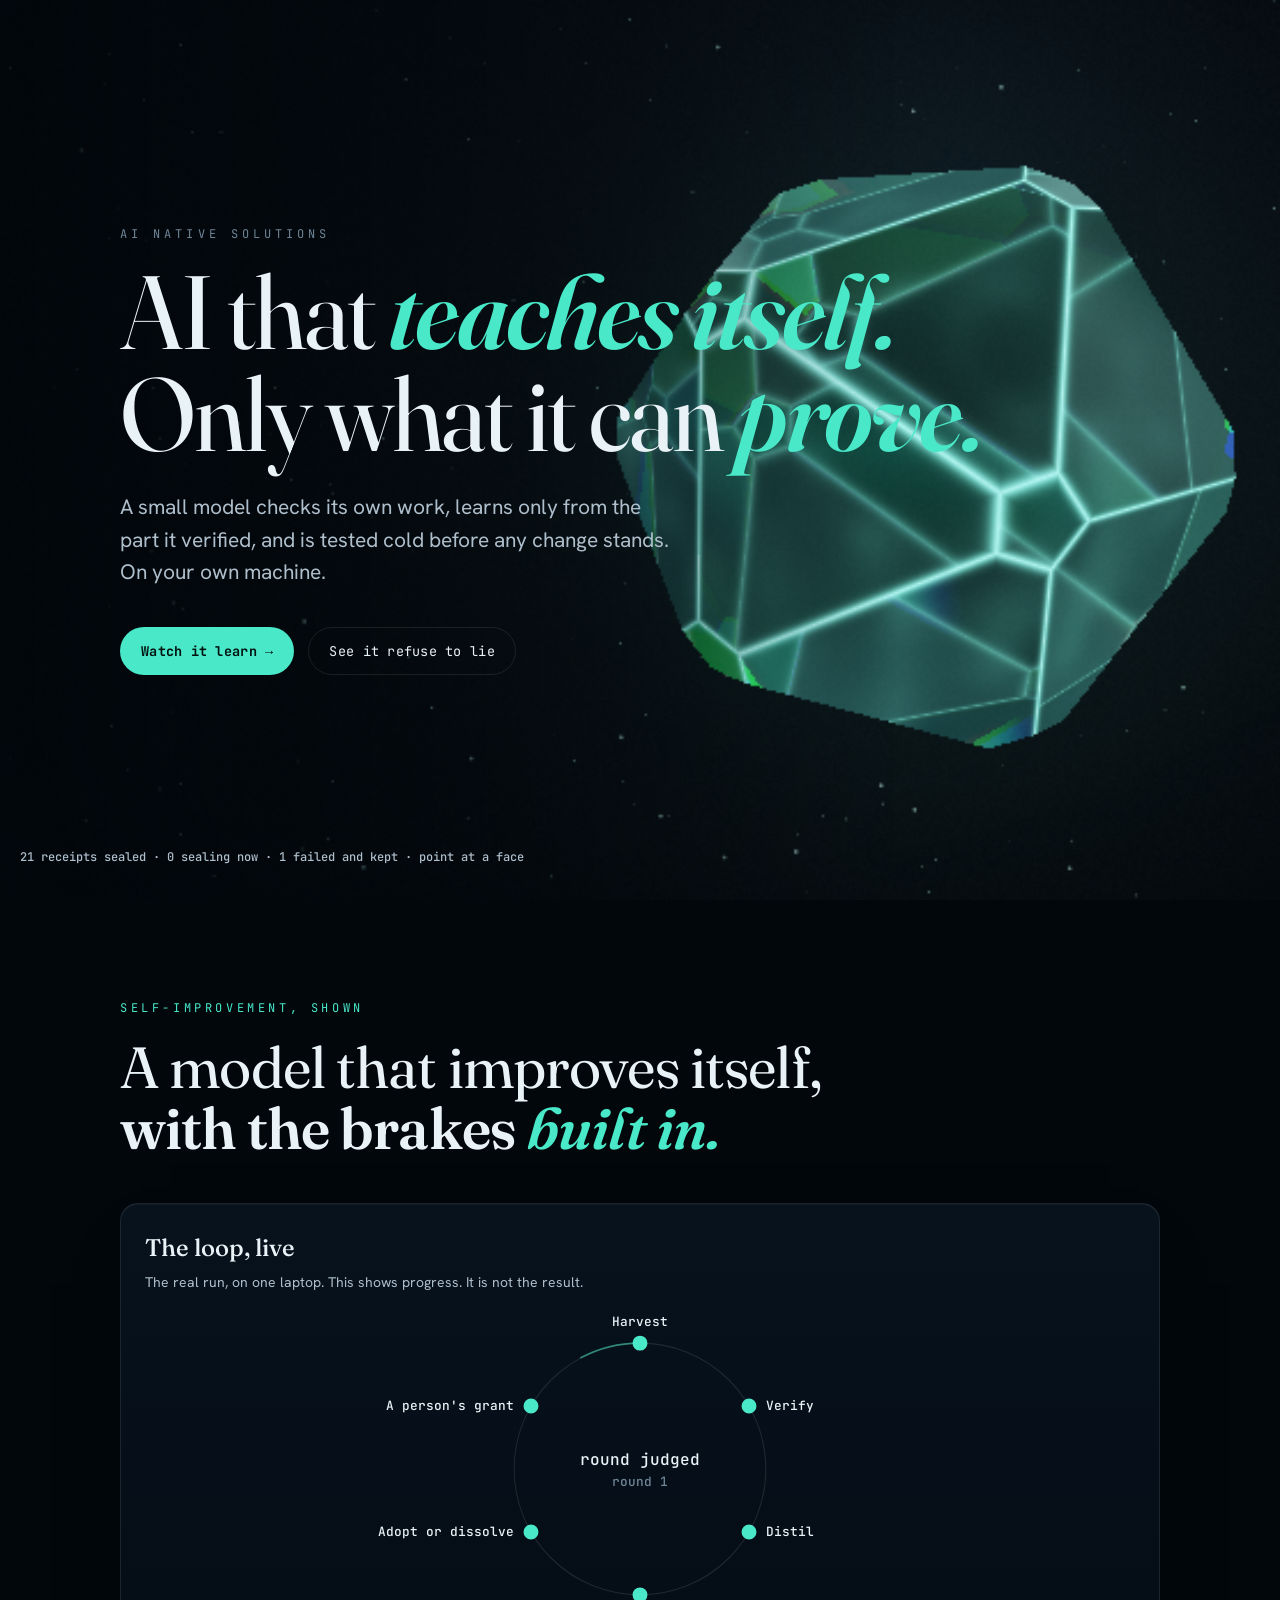
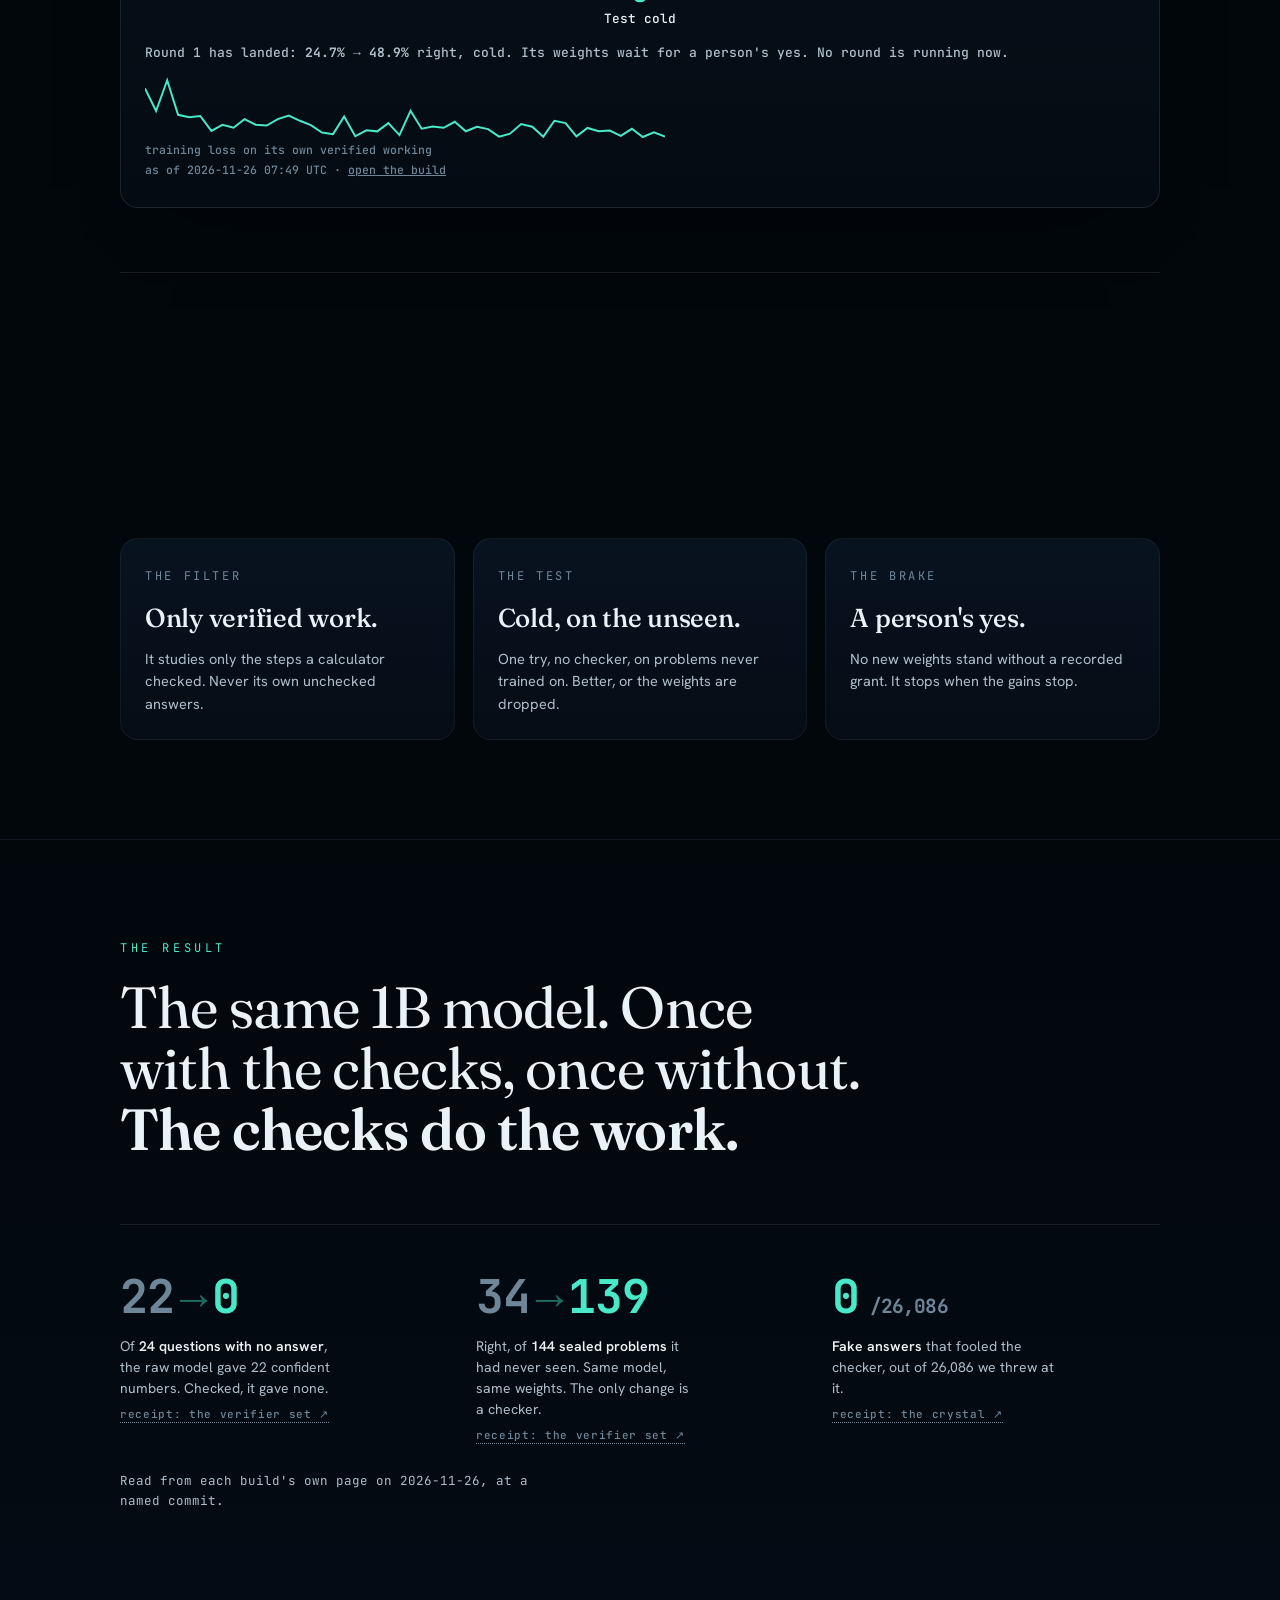
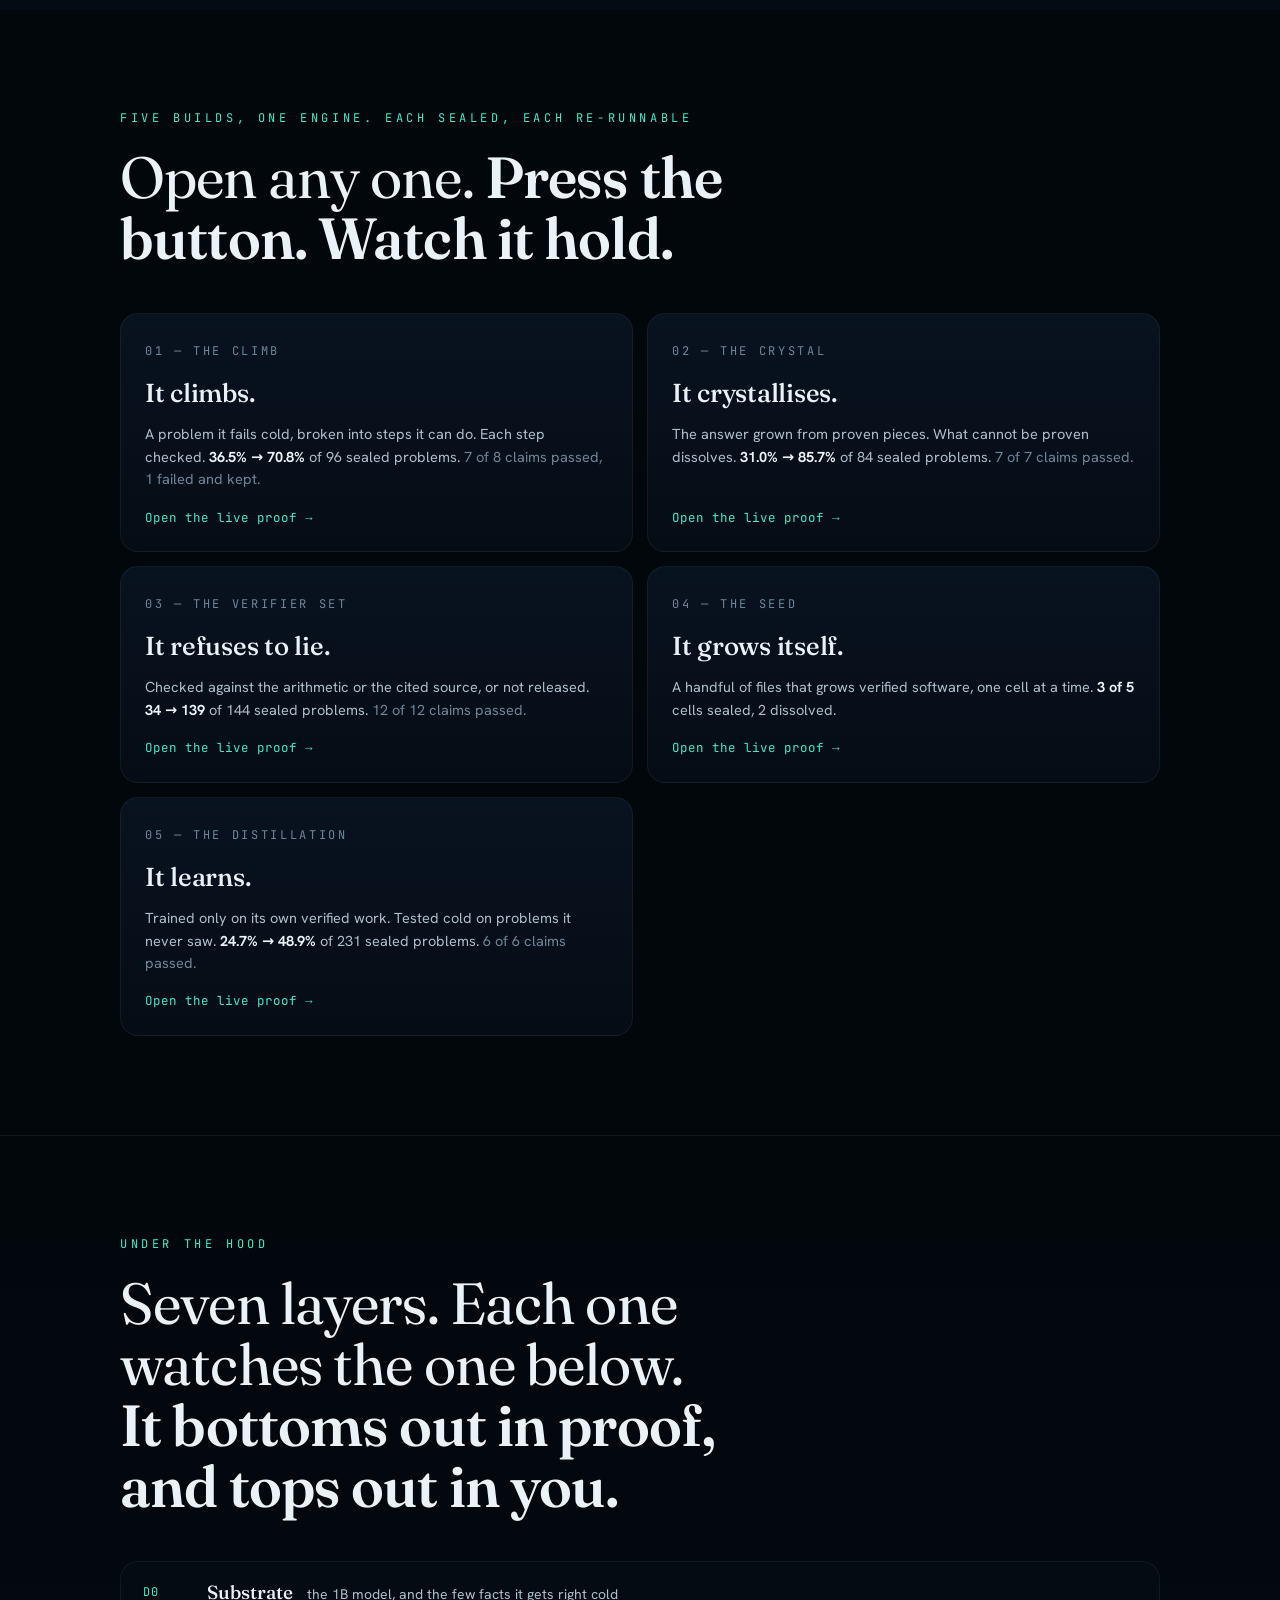
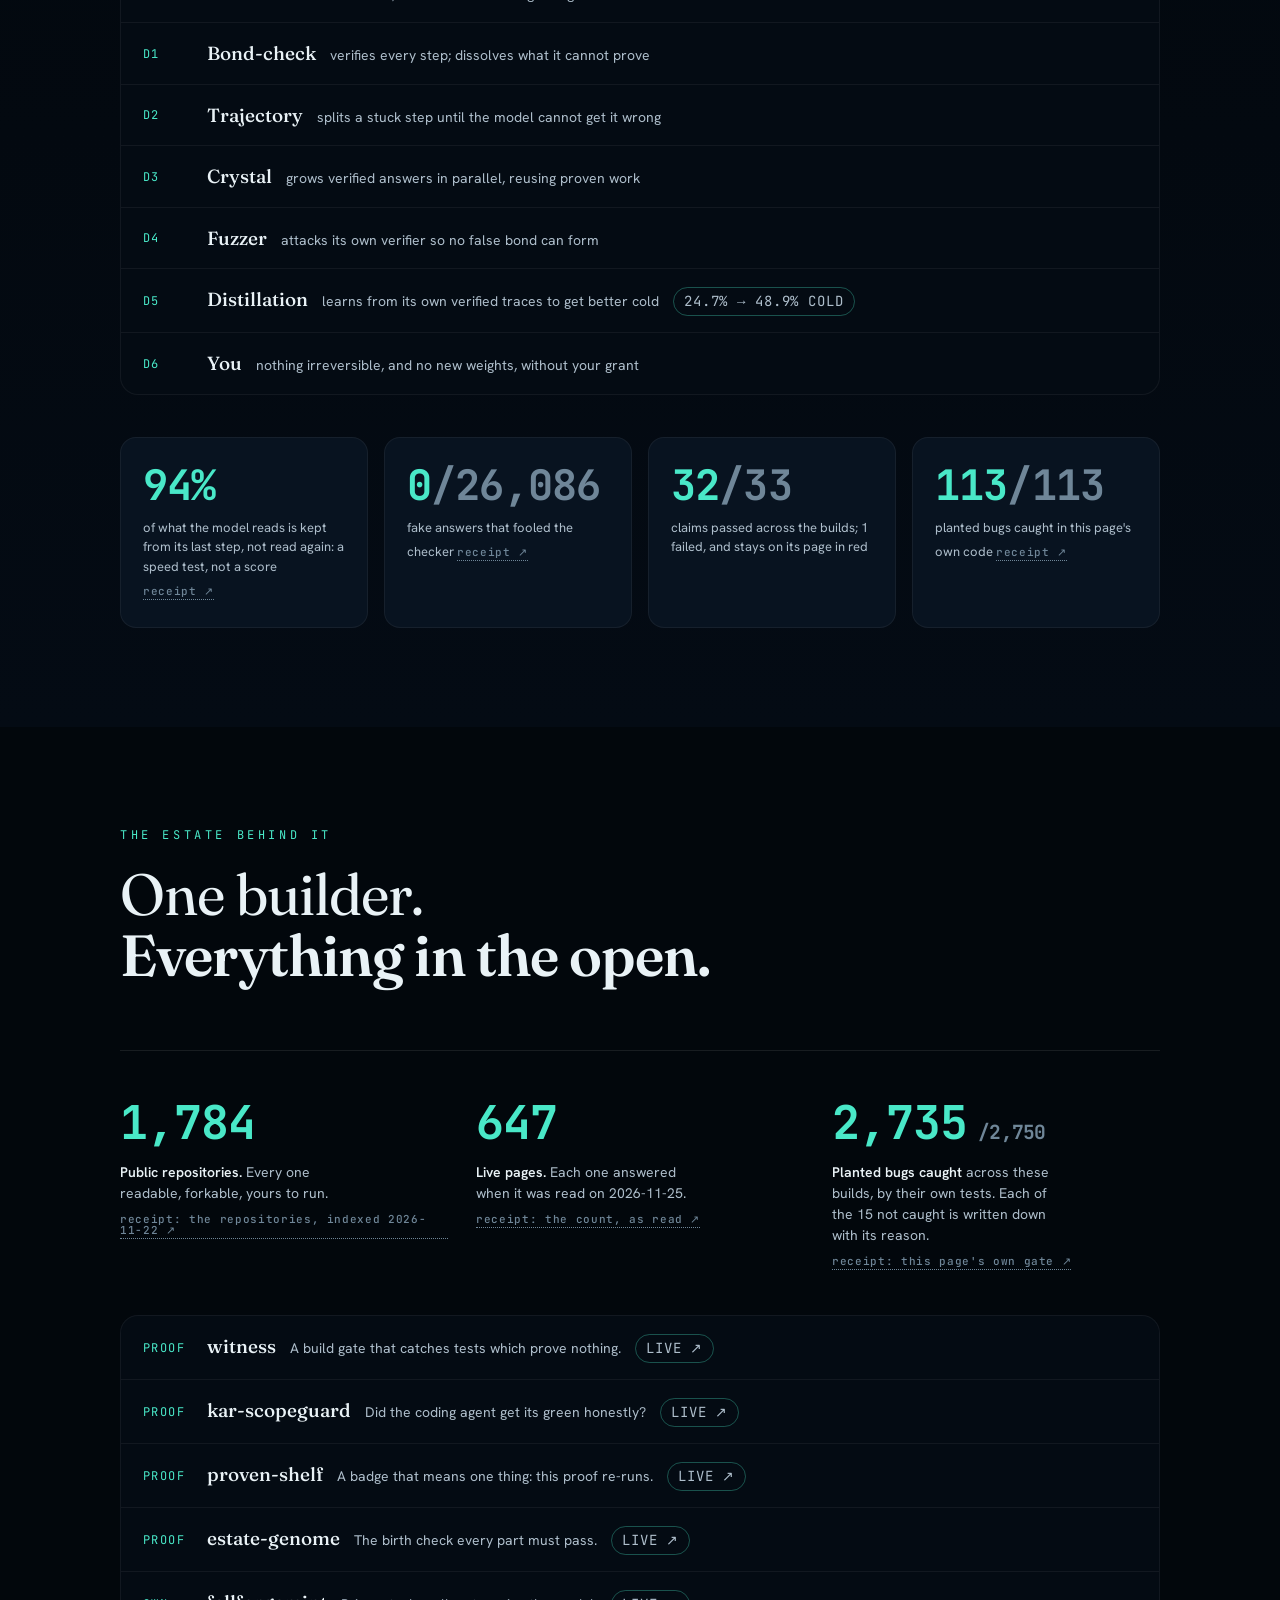
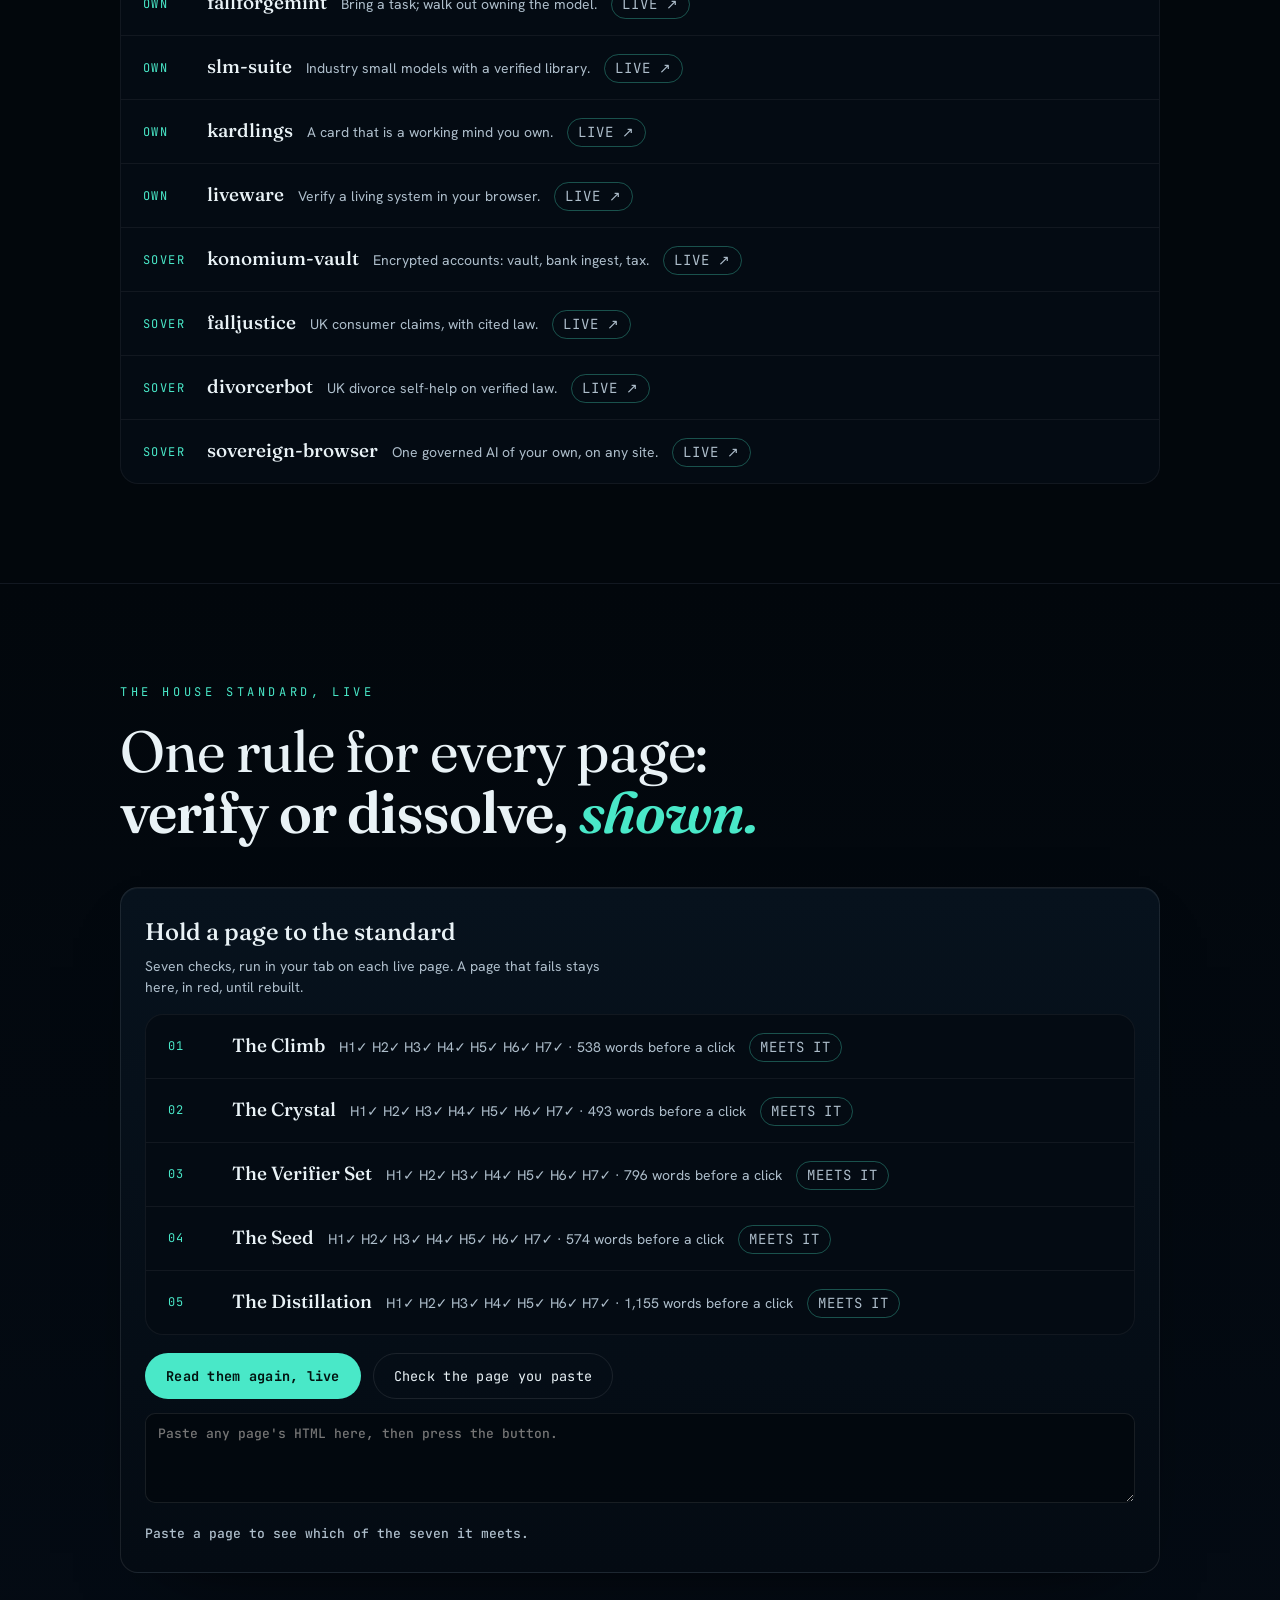
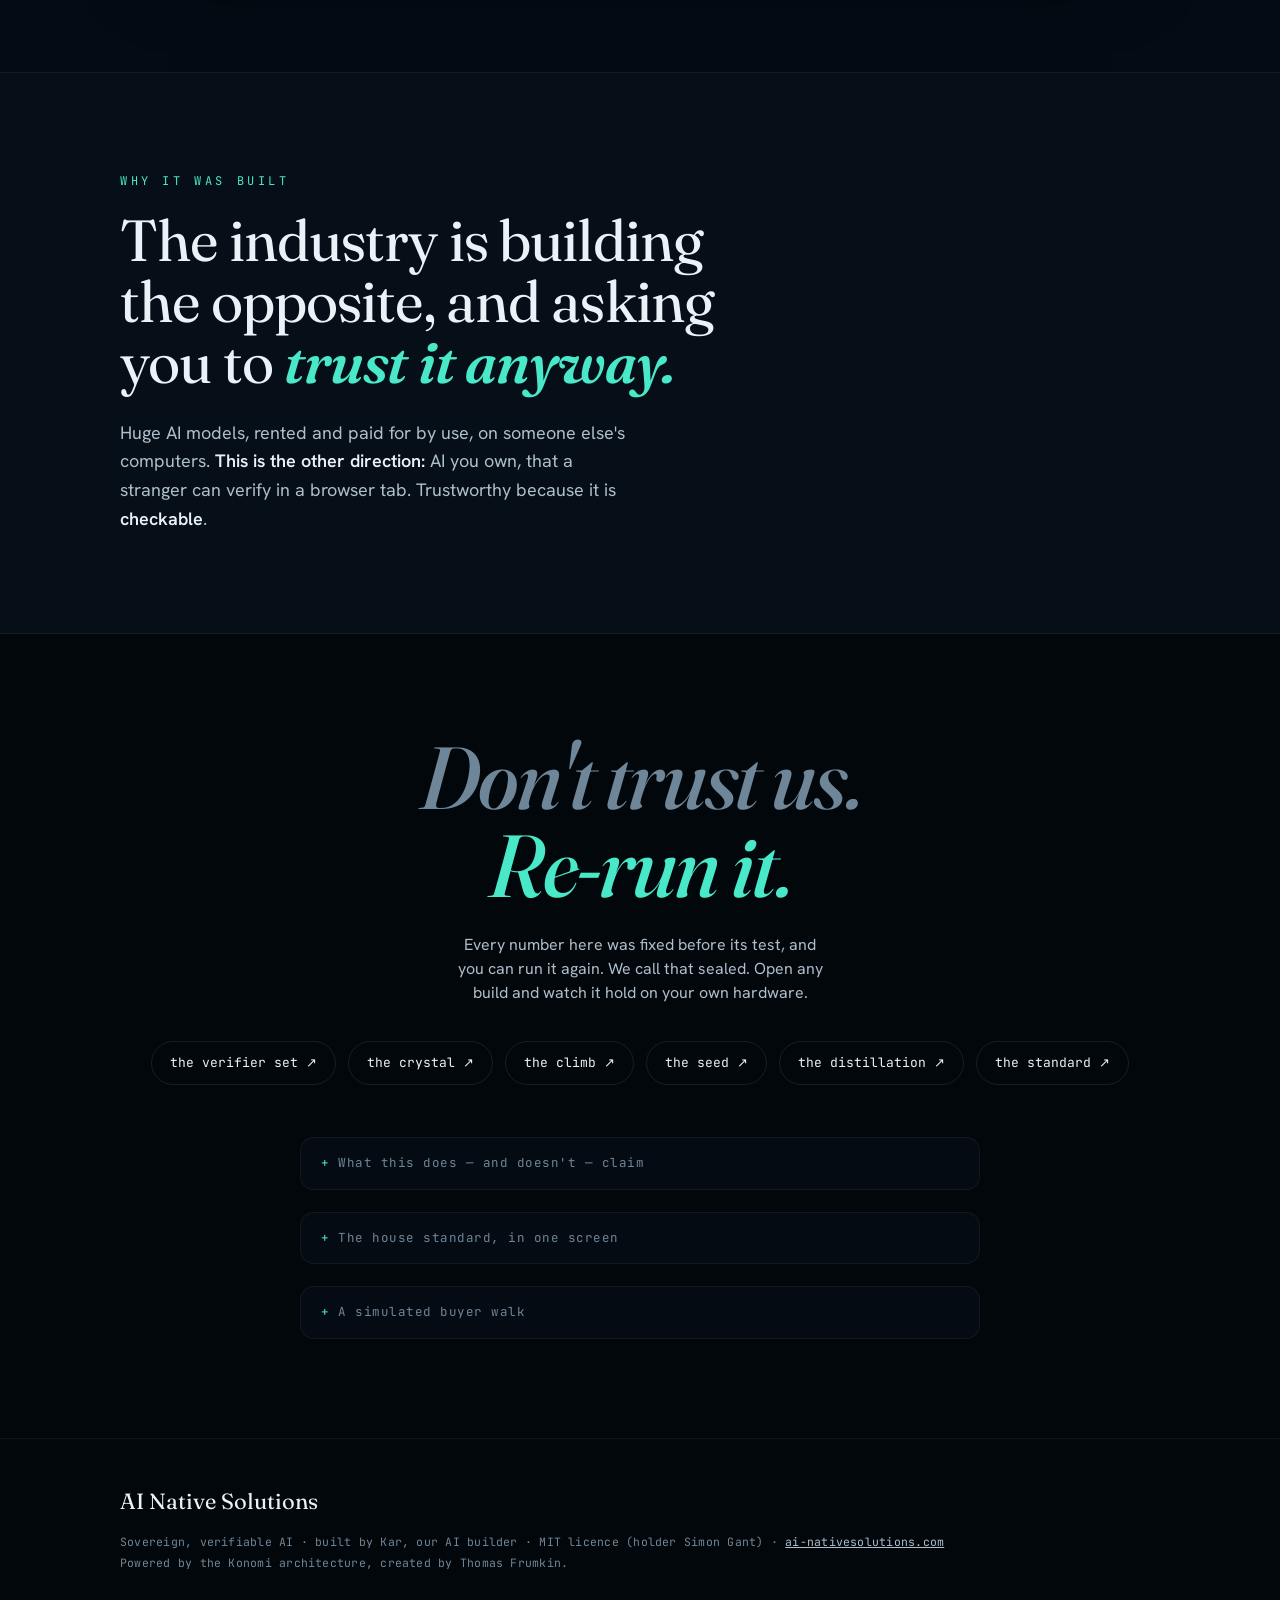
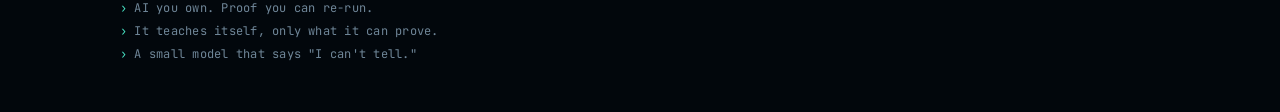
==== commit bc03fd2f: "After the buyer walk: a mislabelled figure corrected, and plain meanings for the page's own words - " ====
--- a/index.html
+++ b/index.html
@@ -184,13 +184,13 @@
     <h2 class="claim reveal">A model that improves itself, <b>with the brakes <em>built in.</em></b></h2>
     <div class="glass reveal">
       <h3>The loop, live</h3>
-      <p class="hint">The real round, as it runs on one laptop. Telemetry, not a result.</p>
+      <p class="hint">The real run, on one laptop. This shows progress. It is not the result.</p>
       <div id="ring"><svg viewBox="0 0 600 300" style="width:100%;max-width:640px;height:auto;display:block;margin:0 auto 8px" role="img" aria-label="The loop: harvest, verify, distil, test cold, adopt or dissolve, a person's grant, and round again."><style>text{font:500 12px 'JetBrains Mono',ui-monospace,monospace}@keyframes orbit{to{transform:rotate(360deg)}}.orb{transform-origin:300px 150px;animation:orbit 14s linear infinite}@media(prefers-reduced-motion:reduce){.orb{animation:none}}</style><circle cx="300" cy="150" r="118" fill="none" stroke="rgba(255,255,255,.1)"/><g class="orb"><circle cx="300" cy="32" r="3" fill="#49e8c8"/><path d="M300 32A118 118 0 0 0 244 46" fill="none" stroke="#49e8c8" stroke-width="1.5" opacity=".5"/></g><circle cx="300.0" cy="32.0" r="6" fill="#49e8c8" stroke="#49e8c8" stroke-width="2"/><text x="300.0" y="16.0" text-anchor="middle" fill="#e9f2f6">Harvest</text><circle cx="402.2" cy="91.0" r="6" fill="#49e8c8" stroke="#49e8c8" stroke-width="2"/><text x="418.2" y="95.0" text-anchor="start" fill="#e9f2f6">Verify</text><circle cx="402.2" cy="209.0" r="6" fill="#49e8c8" stroke="#49e8c8" stroke-width="2"/><text x="418.2" y="213.0" text-anchor="start" fill="#e9f2f6">Distil</text><circle cx="300.0" cy="268.0" r="6" fill="#49e8c8" stroke="#49e8c8" stroke-width="2"/><text x="300.0" y="294.0" text-anchor="middle" fill="#e9f2f6">Test cold</text><circle cx="197.8" cy="209.0" r="6" fill="#49e8c8" stroke="#49e8c8" stroke-width="2"/><text x="181.8" y="213.0" text-anchor="end" fill="#e9f2f6">Adopt or dissolve</text><circle cx="197.8" cy="91.0" r="6" fill="#49e8c8" stroke="#49e8c8" stroke-width="2"/><text x="181.8" y="95.0" text-anchor="end" fill="#e9f2f6">A person's grant</text><text x="300" y="146" text-anchor="middle" fill="#e9f2f6" style="font:500 15px 'JetBrains Mono',monospace">round judged</text><text x="300" y="166" text-anchor="middle" fill="#6f8698">round 1</text></svg></div>
       <div class="out" id="liveBox" aria-live="polite">Reading the loop…</div>
     </div>
-    <div class="stats" id="rsiReceipts"><div class="stat reveal"><div class="n"><span class="was">24.7%</span><span class="arrow">→</span><span class="now">48.9%</span></div><div class="lab"><b>Right, cold, on 231 unseen problems.</b> The same model, before and after one round of its own verified work.</div><a class="src" href="https://sjgant80-hub.github.io/the-distillation/">receipt: the distillation ↗</a></div><div class="stat reveal"><div class="n"><span class="was">31</span><span class="arrow">→</span><span class="wait">44</span></div><div class="lab"><b>The development round</b>, of 89 unseen problems. It shaped the settings and is not a claim. <span class="tag gd">not a claim</span></div><a class="src" href="https://sjgant80-hub.github.io/the-distillation/data/dev/verdict.json">receipt: its verdict ↗</a></div><div class="stat reveal"><div class="n"><span class="now">0</span></div><div class="lab"><b>Changes to the model without a person.</b> Adopted weights wait for a recorded grant, by design and by test.</div><a class="src" href="https://sjgant80-hub.github.io/the-distillation/#loop">receipt: the gate at the weights ↗</a></div></div>
+    <div class="stats" id="rsiReceipts"><div class="stat reveal"><div class="n"><span class="was">24.7%</span><span class="arrow">→</span><span class="now">48.9%</span></div><div class="lab"><b>Right, cold, on 231 unseen problems.</b> The same model, before and after one round of its own verified work.</div><a class="src" href="https://sjgant80-hub.github.io/the-distillation/">receipt: the distillation ↗</a></div><div class="stat reveal"><div class="n"><span class="was">31</span><span class="arrow">→</span><span class="wait">44</span></div><div class="lab"><b>The practice round</b>, of 89 unseen problems. It set the settings and is not a claim. <span class="tag gd">not a claim</span></div><a class="src" href="https://sjgant80-hub.github.io/the-distillation/data/dev/verdict.json">receipt: its verdict ↗</a></div><div class="stat reveal"><div class="n"><span class="now">0</span></div><div class="lab"><b>Changes to the model without a person.</b> Adopted weights wait for a recorded grant, by design and by test.</div><a class="src" href="https://sjgant80-hub.github.io/the-distillation/#loop">receipt: the gate at the weights ↗</a></div></div>
     <div class="acts" style="margin-top:44px">
-      <div class="act reveal"><span class="num">THE FILTER</span><h3>Only verified work.</h3><p>Trained only on steps exact arithmetic confirmed. Never on its raw output.</p></div>
+      <div class="act reveal"><span class="num">THE FILTER</span><h3>Only verified work.</h3><p>It studies only the steps a calculator checked. Never its own unchecked answers.</p></div>
       <div class="act reveal"><span class="num">THE TEST</span><h3>Cold, on the unseen.</h3><p>One try, no checker, on problems never trained on. Better, or the weights are dropped.</p></div>
       <div class="act reveal"><span class="num">THE BRAKE</span><h3>A person's yes.</h3><p>No new weights stand without a recorded grant. It stops when the gains stop.</p></div>
     </div>
@@ -201,7 +201,7 @@
   <div class="wrap">
     <p class="kline reveal">The result</p>
     <h2 class="claim reveal">The same 1B model. Once with the checks, once without. <b>The checks do the work.</b></h2>
-    <div class="stats" id="receipts"><div class="stat reveal"><div class="n"><span class="was">22</span><span class="arrow">→</span><span class="now" data-count="0">0</span></div><div class="lab">Of <b>24 questions with no answer</b>, the raw model gave 22 confident numbers. Checked, it gave none.</div><a class="src" href="https://sjgant80-hub.github.io/the-verifier-set/">receipt: the verifier set ↗</a></div><div class="stat reveal"><div class="n"><span class="was">34</span><span class="arrow">→</span><span class="now" data-count="139">139</span></div><div class="lab">Right, of <b>144 sealed problems</b> it had never seen. Same model, same weights. The only change is a checker.</div><a class="src" href="https://sjgant80-hub.github.io/the-verifier-set/">receipt: the verifier set ↗</a></div><div class="stat reveal"><div class="n"><span class="now" data-count="0">0</span><span class="was" style="font-size:.42em"> /26,086</span></div><div class="lab"><b>Forged replies</b> that got past the check, of 26,086 thrown at it.</div><a class="src" href="https://sjgant80-hub.github.io/the-crystal/">receipt: the crystal ↗</a></div></div>
+    <div class="stats" id="receipts"><div class="stat reveal"><div class="n"><span class="was">22</span><span class="arrow">→</span><span class="now" data-count="0">0</span></div><div class="lab">Of <b>24 questions with no answer</b>, the raw model gave 22 confident numbers. Checked, it gave none.</div><a class="src" href="https://sjgant80-hub.github.io/the-verifier-set/">receipt: the verifier set ↗</a></div><div class="stat reveal"><div class="n"><span class="was">34</span><span class="arrow">→</span><span class="now" data-count="139">139</span></div><div class="lab">Right, of <b>144 sealed problems</b> it had never seen. Same model, same weights. The only change is a checker.</div><a class="src" href="https://sjgant80-hub.github.io/the-verifier-set/">receipt: the verifier set ↗</a></div><div class="stat reveal"><div class="n"><span class="now" data-count="0">0</span><span class="was" style="font-size:.42em"> /26,086</span></div><div class="lab"><b>Fake answers</b> that fooled the checker, out of 26,086 we threw at it.</div><a class="src" href="https://sjgant80-hub.github.io/the-crystal/">receipt: the crystal ↗</a></div></div>
     <p class="lede reveal mono" id="readLine" style="font-size:12.5px">Read from each build's own page on 2026-11-26, at a named commit. Reading them again, live…</p>
   </div>
 </section>
@@ -218,8 +218,8 @@
   <div class="wrap">
     <p class="kline reveal">Under the hood</p>
     <h2 class="claim reveal">Seven layers. Each one watches the one below. <b>It bottoms out in proof, and tops out in you.</b></h2>
-    <div class="stack reveal" id="stackRows"><div class="srow "><div class="d">D0</div><div class="nm"><b>Substrate</b><span>the 1B model, and the few facts it gets right cold</span></div></div><div class="srow "><div class="d">D1</div><div class="nm"><b>Bond-check</b><span>verifies every step; dissolves what it cannot prove</span></div></div><div class="srow "><div class="d">D2</div><div class="nm"><b>Trajectory</b><span>splits a stuck step until the model cannot get it wrong</span></div></div><div class="srow "><div class="d">D3</div><div class="nm"><b>Crystal</b><span>grows verified answers in parallel, reusing proven work</span><span class="tag cy">94% of work reused</span></div></div><div class="srow "><div class="d">D4</div><div class="nm"><b>Fuzzer</b><span>attacks its own verifier so no false bond can form</span></div></div><div class="srow "><div class="d">D5</div><div class="nm"><b>Distillation</b><span>learns from its own verified traces to get better cold</span><span class="tag cy">24.7% → 48.9% cold</span></div></div><div class="srow "><div class="d">D6</div><div class="nm"><b>You</b><span>nothing irreversible, and no new weights, without your grant</span></div></div></div>
-    <div class="wins" id="wins"><div class="win reveal"><div class="wn">94%</div><div class="wl">of the work taken over from proven work, not worked out again <a class="src" href="https://sjgant80-hub.github.io/the-distillation/data/parity.json">receipt ↗</a></div></div><div class="win reveal"><div class="wn">0<span class="of">/26,086</span></div><div class="wl">forged replies that got past the check <a class="src" href="https://sjgant80-hub.github.io/the-crystal/">receipt ↗</a></div></div><div class="win reveal"><div class="wn">32<span class="of">/33</span></div><div class="wl">sealed claims passed across the builds; 1 failed and is kept</div></div><div class="win reveal"><div class="wn">113<span class="of">/113</span></div><div class="wl">planted bugs caught in this page's own code <a class="src" href="data/gates.json">receipt ↗</a></div></div></div>
+    <div class="stack reveal" id="stackRows"><div class="srow "><div class="d">D0</div><div class="nm"><b>Substrate</b><span>the 1B model, and the few facts it gets right cold</span></div></div><div class="srow "><div class="d">D1</div><div class="nm"><b>Bond-check</b><span>verifies every step; dissolves what it cannot prove</span></div></div><div class="srow "><div class="d">D2</div><div class="nm"><b>Trajectory</b><span>splits a stuck step until the model cannot get it wrong</span></div></div><div class="srow "><div class="d">D3</div><div class="nm"><b>Crystal</b><span>grows verified answers in parallel, reusing proven work</span></div></div><div class="srow "><div class="d">D4</div><div class="nm"><b>Fuzzer</b><span>attacks its own verifier so no false bond can form</span></div></div><div class="srow "><div class="d">D5</div><div class="nm"><b>Distillation</b><span>learns from its own verified traces to get better cold</span><span class="tag cy">24.7% → 48.9% cold</span></div></div><div class="srow "><div class="d">D6</div><div class="nm"><b>You</b><span>nothing irreversible, and no new weights, without your grant</span></div></div></div>
+    <div class="wins" id="wins"><div class="win reveal"><div class="wn">94%</div><div class="wl">of what the model reads is kept from its last step, not read again: a speed test, not a score <a class="src" href="https://sjgant80-hub.github.io/the-distillation/data/parity.json">receipt ↗</a></div></div><div class="win reveal"><div class="wn">0<span class="of">/26,086</span></div><div class="wl">fake answers that fooled the checker <a class="src" href="https://sjgant80-hub.github.io/the-crystal/">receipt ↗</a></div></div><div class="win reveal"><div class="wn">32<span class="of">/33</span></div><div class="wl">claims passed across the builds; 1 failed, and stays on its page in red</div></div><div class="win reveal"><div class="wn">113<span class="of">/113</span></div><div class="wl">planted bugs caught in this page's own code <a class="src" href="data/gates.json">receipt ↗</a></div></div></div>
   </div>
 </section>
 
@@ -251,14 +251,14 @@
   <div class="wrap">
     <p class="kline reveal">Why it was built</p>
     <h2 class="claim reveal" style="max-width:24ch">The industry is building the opposite, and asking you to <em>trust it anyway.</em></h2>
-    <p class="lede reveal">Giant models, rented by the token, on someone else's servers. <b>This is the other direction:</b> AI you own, that a stranger can verify in a browser tab. Trustworthy because it is <b>checkable</b>.</p>
+    <p class="lede reveal">Huge AI models, rented and paid for by use, on someone else's computers. <b>This is the other direction:</b> AI you own, that a stranger can verify in a browser tab. Trustworthy because it is <b>checkable</b>.</p>
   </div>
 </section>
 
 <section class="pad proof" id="proof">
   <div class="wrap">
     <h2 class="hl reveal"><span class="a">Don't trust us.</span><br><span class="b">Re-run it.</span></h2>
-    <p class="sub2 reveal">Every number here is sealed and reproducible. Open any build and watch it hold on your own hardware.</p>
+    <p class="sub2 reveal">Every number here was fixed before its test, and you can run it again. We call that sealed. Open any build and watch it hold on your own hardware.</p>
     <div class="links reveal"><a class="plink" href="https://sjgant80-hub.github.io/the-verifier-set/">the verifier set ↗</a><a class="plink" href="https://sjgant80-hub.github.io/the-crystal/">the crystal ↗</a><a class="plink" href="https://sjgant80-hub.github.io/the-climb/">the climb ↗</a><a class="plink" href="https://sjgant80-hub.github.io/the-seed/">the seed ↗</a><a class="plink" href="https://sjgant80-hub.github.io/the-distillation/">the distillation ↗</a><a class="plink" href="https://github.com/sjgant80-hub/house-standard">the standard ↗</a></div>
     <details class="honest reveal"><summary>What this does — and doesn't — claim</summary><div class="in">
       <p><b>It is narrow on purpose.</b> It works where truth is machine-checkable: arithmetic, logic, facts cited from a document. Everywhere else it says "I can't tell". That refusal is the product.</p>
@@ -266,12 +266,17 @@
       <p><b>Nothing is claimed early.</b> <span data-bind="h.loop">The retraining loop has run one sealed round: 24.7% → 48.9% right, cold, on 231 unseen problems. One round, one kind of problem. Its own page says where it did not improve.</span></p>
       <p><b>This page reads; it does not vouch.</b> Each number is read from the page that proves it. The proof is there: the sealed run, the gate, the records you can re-run.</p>
       <p><b>A failed claim stays.</b> <span data-bind="h.failed">The Climb's C8 (each pass squares what is left) failed its bar and is still on its page, in red.</span></p>
-      <p><b>Most of the estate is not on this standard yet.</b> <span data-bind="h.rest">Of 647 older live pages read on 2026-11-25, none meets it. The five builds above, made since, do. The rest come over in order of what is public-facing.</span></p></div></details>
+      <p><b>Most of the estate is not on this standard yet.</b> <span data-bind="h.rest">Of 647 older live pages read on 2026-11-25, none meets it. The five builds above, made since, do. The rest will be rebuilt to it, starting with the pages visitors see most.</span></p></div></details>
     <details class="honest reveal"><summary>The house standard, in one screen</summary><div class="in">
       <p><b>The page.</b> A crystal hero. Receipts: big numbers, one plain line each, source one click away. A stack. A glass that runs the thing on your device. Limits behind one click. No wall of text.</p>
       <p><b>The organ.</b> A birth check in CI. Claims registered before any run. A seal over every file. Tests that catch planted bugs. Every number re-derived in the browser. Failures kept, in red. Inputs verified and recorded.</p>
       <p><b>The rule.</b> Verify or dissolve, shown. Nothing unsealed is claimed; what is not finished says "sealing now".</p>
-      <p>The kit, the ship gate and the scaffold are in <a href="https://github.com/sjgant80-hub/house-standard">the repository</a>. <span data-bind="h.gate">Its own code's gate: 113 of 113 planted bugs caught.</span></p></div></details>
+      <p>The style kit, the page checker and the starter are in <a href="https://github.com/sjgant80-hub/house-standard">the repository</a>. <span data-bind="h.gate">Its own code's gate: 113 of 113 planted bugs caught.</span></p></div></details>
+    <details class="honest reveal"><summary>A simulated buyer walk</summary><div class="in">
+      <p><b>A simulated walk, not a customer.</b> On 26 November 2026 a small AI on our own laptop read this page cold, as four buyers, and listed what was unclear. Kar checked each point. <a href="data/walk.json">The record.</a></p>
+      <p><b>What was real, and fixed.</b> “Sealed” was used before it was explained. “Forged replies” and “rented by the token” were not plain. One line did not say who Kar is. All are reworded.</p>
+      <p><b>What it led us to find.</b> A “94% of work reused” figure was labelled as proved work used again. It is a speed figure: the model keeping what it has already read. It now says so, and is off the layer it did not belong to.</p>
+    </div></details>
   </div>
 </section>
 
@@ -279,7 +284,7 @@
   <div class="wrap frow">
     <div>
       <div class="brand">AI Native Solutions</div>
-      <div class="fnote">Sovereign, verifiable AI · built by Kar · MIT licence (holder Simon Gant) · <a href="https://www.ai-nativesolutions.com">ai-nativesolutions.com</a><br>Powered by the Konomi architecture, created by Thomas Frumkin.</div>
+      <div class="fnote">Sovereign, verifiable AI · built by Kar, our AI builder · MIT licence (holder Simon Gant) · <a href="https://www.ai-nativesolutions.com">ai-nativesolutions.com</a><br>Powered by the Konomi architecture, created by Thomas Frumkin.</div>
     </div>
     <div class="taglist"><span>›</span> AI you own. Proof you can re-run.<br><span>›</span> It teaches itself, only what it can prove.<br><span>›</span> A small model that says "I can't tell."</div>
   </div>
@@ -862,7 +867,7 @@
   const h = d && d.headline, dv = S.dev && S.dev.cold;
   const src = d ? `<a class="src" href="${d.live}">receipt: the distillation ↗</a>` : '';
   $('rsiReceipts').innerHTML = (h ? `<div class="stat reveal"><div class="n"><span class="was">${esc(h.was)}</span><span class="arrow">→</span><span class="now">${esc(h.now)}</span></div><div class="lab"><b>Right, cold, on ${h.of} unseen problems.</b> The same model, before and after one round of its own verified work.</div>${src}</div>` : `<div class="stat reveal"><div class="n"><span class="was">—</span><span class="arrow">→</span><span class="wait">—</span></div><div class="lab"><b>Round 1, cold, on unseen problems.</b> The number lands here, pass or fail. ${SEALING}</div></div>`)
-    + (dv ? `<div class="stat reveal"><div class="n"><span class="was">${dv.base.right}</span><span class="arrow">→</span><span class="${dv.distilled.right > dv.base.right ? 'wait' : 'bad'}">${dv.distilled.right}</span></div><div class="lab"><b>The development round</b>, of ${dv.n} unseen problems. It shaped the settings and is not a claim. <span class="tag gd">not a claim</span></div>${d ? `<a class="src" href="${d.live}data/dev/verdict.json">receipt: its verdict ↗</a>` : ''}</div>` : `<div class="stat reveal"><div class="n"><span class="wait">6</span></div><div class="lab"><b>Claims written down first.</b> Lift, still honest, the wall moved, verify-or-dissolve, clean data, held-out integrity. ${SEALING}</div>${d ? `<a class="src" href="${d.live}CLAIMS.md">receipt: the claims ↗</a>` : ''}</div>`)
+    + (dv ? `<div class="stat reveal"><div class="n"><span class="was">${dv.base.right}</span><span class="arrow">→</span><span class="${dv.distilled.right > dv.base.right ? 'wait' : 'bad'}">${dv.distilled.right}</span></div><div class="lab"><b>The practice round</b>, of ${dv.n} unseen problems. It set the settings and is not a claim. <span class="tag gd">not a claim</span></div>${d ? `<a class="src" href="${d.live}data/dev/verdict.json">receipt: its verdict ↗</a>` : ''}</div>` : `<div class="stat reveal"><div class="n"><span class="wait">6</span></div><div class="lab"><b>Claims written down first.</b> Lift, still honest, the wall moved, verify-or-dissolve, clean data, held-out integrity. ${SEALING}</div>${d ? `<a class="src" href="${d.live}CLAIMS.md">receipt: the claims ↗</a>` : ''}</div>`)
     + `<div class="stat reveal"><div class="n"><span class="now">0</span></div><div class="lab"><b>Changes to the model without a person.</b> Adopted weights wait for a recorded grant, by design and by test.</div>${d ? `<a class="src" href="${d.live}#loop">receipt: the gate at the weights ↗</a>` : ''}</div>`;
 }
 function renderEstate() {
@@ -873,7 +878,7 @@
   $('estateStats').innerHTML = `<div class="stat reveal"><div class="n"><span class="now" data-count="${e.public.toLocaleString('en')}">${e.public.toLocaleString('en')}</span></div><div class="lab"><b>Public repositories.</b> Every one readable, forkable, yours to run.</div>${src}</div>`
     + `<div class="stat reveal"><div class="n"><span class="now" data-count="${e.live.toLocaleString('en')}">${e.live.toLocaleString('en')}</span></div><div class="lab"><b>Live pages.</b> Each one answered when it was read on ${esc(e.read)}.</div><a class="src" href="data/estate.json">receipt: the count, as read ↗</a></div>`
     + `<div class="stat reveal"><div class="n"><span class="now">${killed.toLocaleString('en')}</span><span class="was" style="font-size:.42em"> /${total.toLocaleString('en')}</span></div><div class="lab"><b>Planted bugs caught</b> across these builds, by their own tests.${total > killed ? ` Each of the ${total - killed} not caught is written down with its reason.` : ' None exempted.'}</div><a class="src" href="data/gates.json">receipt: this page's own gate ↗</a></div>`;
-  bind('h.rest', `Of ${e.live.toLocaleString('en')} older live pages read on ${esc(e.read)}, ${e.onStandard === 0 ? 'none meets' : `${e.onStandard} meet`} it. The five builds above, made since, do. The rest come over in order of what is public-facing.`);
+  bind('h.rest', `Of ${e.live.toLocaleString('en')} older live pages read on ${esc(e.read)}, ${e.onStandard === 0 ? 'none meets' : `${e.onStandard} meet`} it. The five builds above, made since, do. The rest will be rebuilt to it, starting with the pages visitors see most.`);
   $('shelf').innerHTML = e.shelf.map((r, i) => `<a class="srow" href="${r.url}" style="text-decoration:none"><div class="d">${esc(r.row.split(' ')[0].toUpperCase().slice(0, 5))}</div><div class="nm"><b>${esc(r.repo)}</b><span>${esc(r.line)}</span><span class="tag cy">live ↗</span></div></a>`).join('');
 }
 
@@ -884,18 +889,18 @@
   const none = (lab) => `<div class="stat reveal"><div class="n"><span class="wait">—</span></div><div class="lab">${lab} ${SEALING}</div></div>`;
   $('receipts').innerHTML = (u ? `<div class="stat reveal"><div class="n"><span class="was">${esc(u.value)}</span><span class="arrow">→</span><span class="now" data-count="${esc(u.after)}">${esc(u.after)}</span></div><div class="lab">Of <b>${u.of} questions with no answer</b>, the raw model gave ${esc(u.value)} confident numbers. Checked, it gave none.</div>${src(v, 'the verifier set')}</div>` : none('Confident numbers given to questions with no answer.'))
     + (v && v.headline ? `<div class="stat reveal"><div class="n"><span class="was">${esc(v.headline.was)}</span><span class="arrow">→</span><span class="now" data-count="${esc(v.headline.now)}">${esc(v.headline.now)}</span></div><div class="lab">Right, of <b>${v.headline.of} sealed problems</b> it had never seen. Same model, same weights. The only change is a checker.</div>${src(v, 'the verifier set')}</div>` : none('Sealed problems right, unchecked then checked.'))
-    + (f ? `<div class="stat reveal"><div class="n"><span class="now" data-count="${esc(f.value)}">${esc(f.value)}</span><span class="was" style="font-size:.42em"> /${f.of.toLocaleString('en')}</span></div><div class="lab"><b>Forged replies</b> that got past the check, of ${f.of.toLocaleString('en')} thrown at it.</div>${src(c, 'the crystal')}</div>` : none('Forged replies that got past the check.'));
+    + (f ? `<div class="stat reveal"><div class="n"><span class="now" data-count="${esc(f.value)}">${esc(f.value)}</span><span class="was" style="font-size:.42em"> /${f.of.toLocaleString('en')}</span></div><div class="lab"><b>Fake answers</b> that fooled the checker, out of ${f.of.toLocaleString('en')} we threw at it.</div>${src(c, 'the crystal')}</div>` : none('Fake answers that fooled the checker.'));
   $('readLine').innerHTML = S.live === null ? `Read from each build's own page on ${esc(S.read)}, at a named commit. Reading them again, live…` : S.live.tried === 0 ? `Read from each build's own page on ${esc(S.read)}, at a named commit.` : `<span class="${S.live.differ ? 'fail' : 'pass'}">Read again just now, in this tab, from ${S.live.got} of ${S.live.tried} live pages: ${S.live.differ ? `${S.live.differ} differ from the reading of ${esc(S.read)}, and the live reading is shown` : 'every number agrees'}.</span>`;
   $('builds').innerHTML = S.builds.map((b, i) => { const h = b.headline, wait = !h && b.claims.sealing > 0, cells = grown(b);
     return `<a class="act reveal" href="${b.live}"><span class="num">0${i + 1} — ${esc(b.name.toUpperCase())}${wait ? ` ${SEALING}` : ''}</span><h3>${esc(b.verb)}</h3><p>${esc(b.line)}${h ? ` <b style="color:var(--ink)">${esc(h.was)} → ${esc(h.now)}</b> of ${h.of} sealed problems.` : cells ? ` <b style="color:var(--ink)">${esc(cells.sealed)} of ${cells.of}</b> cells sealed, ${esc(cells.dissolved)} dissolved.` : ''}${b.claims.n ? ` <span class="dim">${b.claims.pass} of ${b.claims.n} claims passed${b.claims.fail ? `, ${b.claims.fail} failed and kept` : ''}${b.claims.sealing ? `, ${b.claims.sealing} sealing` : ''}.</span>` : ''}</p><span class="go">Open the live proof →</span></a>`; }).join('');
   const reuse = S.reuse ? Math.round(100 * S.reuse.taken / (S.reuse.taken + S.reuse.worked)) : null;
-  const tagOf = (id) => (id === 'D3' && reuse !== null ? `<span class="tag cy">${reuse}% of work reused</span>` : id === 'D5' ? (d && d.headline ? `<span class="tag cy">${esc(d.headline.was)} → ${esc(d.headline.now)} cold</span>` : SEALING) : '');
+  const tagOf = (id) => (id === 'D5' ? (d && d.headline ? `<span class="tag cy">${esc(d.headline.was)} → ${esc(d.headline.now)} cold</span>` : SEALING) : '');
   $('stackRows').innerHTML = LAYERS.map(([id, nm, line]) => `<div class="srow ${id === 'D5' && !(d && d.headline) ? 'gold' : ''}"><div class="d">${id}</div><div class="nm"><b>${nm}</b><span>${line}</span>${tagOf(id)}</div></div>`).join('');
   const win = (n, l, href) => `<div class="win reveal"><div class="wn">${n}</div><div class="wl">${l}${href ? ` <a class="src" href="${href}">receipt ↗</a>` : ''}</div></div>`;
   const pass = S.builds.reduce((a, b) => a + b.claims.pass, 0), fail = S.builds.reduce((a, b) => a + b.claims.fail, 0), sealing = S.builds.reduce((a, b) => a + b.claims.sealing, 0);
-  $('wins').innerHTML = win(reuse !== null ? `${reuse}%` : '—', 'of the work taken over from proven work, not worked out again', d ? `${d.live}data/parity.json` : '')
-    + win(f ? `${esc(f.value)}<span class="of">/${f.of.toLocaleString('en')}</span>` : '—', 'forged replies that got past the check', c ? c.live : '')
-    + win(`${pass}<span class="of">/${pass + fail}</span>`, `sealed claims passed across the builds; ${fail} failed and ${fail === 1 ? 'is' : 'are'} kept${sealing ? `; ${sealing} more are sealing now` : ''}`, '')
+  $('wins').innerHTML = win(reuse !== null ? `${reuse}%` : '—', 'of what the model reads is kept from its last step, not read again: a speed test, not a score', d ? `${d.live}data/parity.json` : '')
+    + win(f ? `${esc(f.value)}<span class="of">/${f.of.toLocaleString('en')}</span>` : '—', 'fake answers that fooled the checker', c ? c.live : '')
+    + win(`${pass}<span class="of">/${pass + fail}</span>`, `claims passed across the builds; ${fail} failed, and ${fail === 1 ? 'stays' : 'stay'} on ${fail === 1 ? 'its page' : 'their pages'} in red${sealing ? `; ${sealing} more are sealing now` : ''}`, '')
     + win(S.gate ? `${S.gate.killed}<span class="of">/${S.gate.total}</span>` : '—', 'planted bugs caught in this page\'s own code', 'data/gates.json');
   $('wall').innerHTML = S.builds.map((b, i) => { const bad = b.standard.rules.filter((r) => !r.pass);
     return `<div class="srow ${b.standard.pass ? '' : 'red'}"><div class="d">0${i + 1}</div><div class="nm"><b>${esc(b.name)}</b><span>${b.standard.rules.map((r) => `<span class="${r.pass ? 'pass' : 'fail'}" title="${esc(r.why)}">${r.id}${r.pass ? '✓' : '✗'}</span>`).join(' ')} · ${b.standard.viewWords.toLocaleString('en')} words before a click</span>${b.standard.pass ? '<span class="tag cy">meets it</span>' : `<span class="tag rd">fails ${bad.length} of 7 · kept</span>`}</div></div>`; }).join('');
@@ -923,7 +928,7 @@
   add(d && d.headline ? 1 : 2, d && d.headline ? `<b>Self-improvement · ${esc(d.headline.was)} → ${esc(d.headline.now)}</b> cold, on ${d.headline.of} unseen problems` : '<b>Self-improvement</b> · round 1 · sealing now', 'rsi');
   add(u ? 1 : 2, u ? `<b>${esc(u.value)} → ${esc(u.after)}</b> · confident numbers to questions with no answer` : 'sealing now', 'result');
   add(v && v.headline ? 1 : 2, v && v.headline ? `<b>${esc(v.headline.was)} → ${esc(v.headline.now)}</b> of ${v.headline.of} sealed problems · The Verifier Set` : 'sealing now', 'result');
-  add(f ? 1 : 2, f ? `<b>${esc(f.value)} of ${f.of.toLocaleString('en')}</b> forged replies got past the check · The Crystal` : 'sealing now', 'result');
+  add(f ? 1 : 2, f ? `<b>${esc(f.value)} of ${f.of.toLocaleString('en')}</b> fake answers fooled the checker · The Crystal` : 'sealing now', 'result');
   for (const b of S.builds) add(b.headline ? 1 : b.claims.sealing > 0 ? 2 : 1, `<b>${esc(b.name)}</b> · ${b.headline ? `${esc(b.headline.was)} → ${esc(b.headline.now)} of ${b.headline.of}` : b.claims.sealing > 0 ? 'sealing now' : grown(b) ? `${esc(grown(b).sealed)} of ${grown(b).of} cells sealed, ${esc(grown(b).dissolved)} dissolved` : 'live'}`, 'builds-s');
   for (const [id, nm] of LAYERS) add(id === 'D5' && !(d && d.headline) ? 2 : 1, `<b>${id} · ${nm}</b>${id === 'D5' && !(d && d.headline) ? ' · sealing now' : ''}`, 'engine');
   for (const b of S.builds) for (const x of b.claims.failed) add(3, `<b>${esc(b.name)} · ${esc(x.id)}</b> failed its bar, and is kept · ${esc(x.name)}`, 'proof');
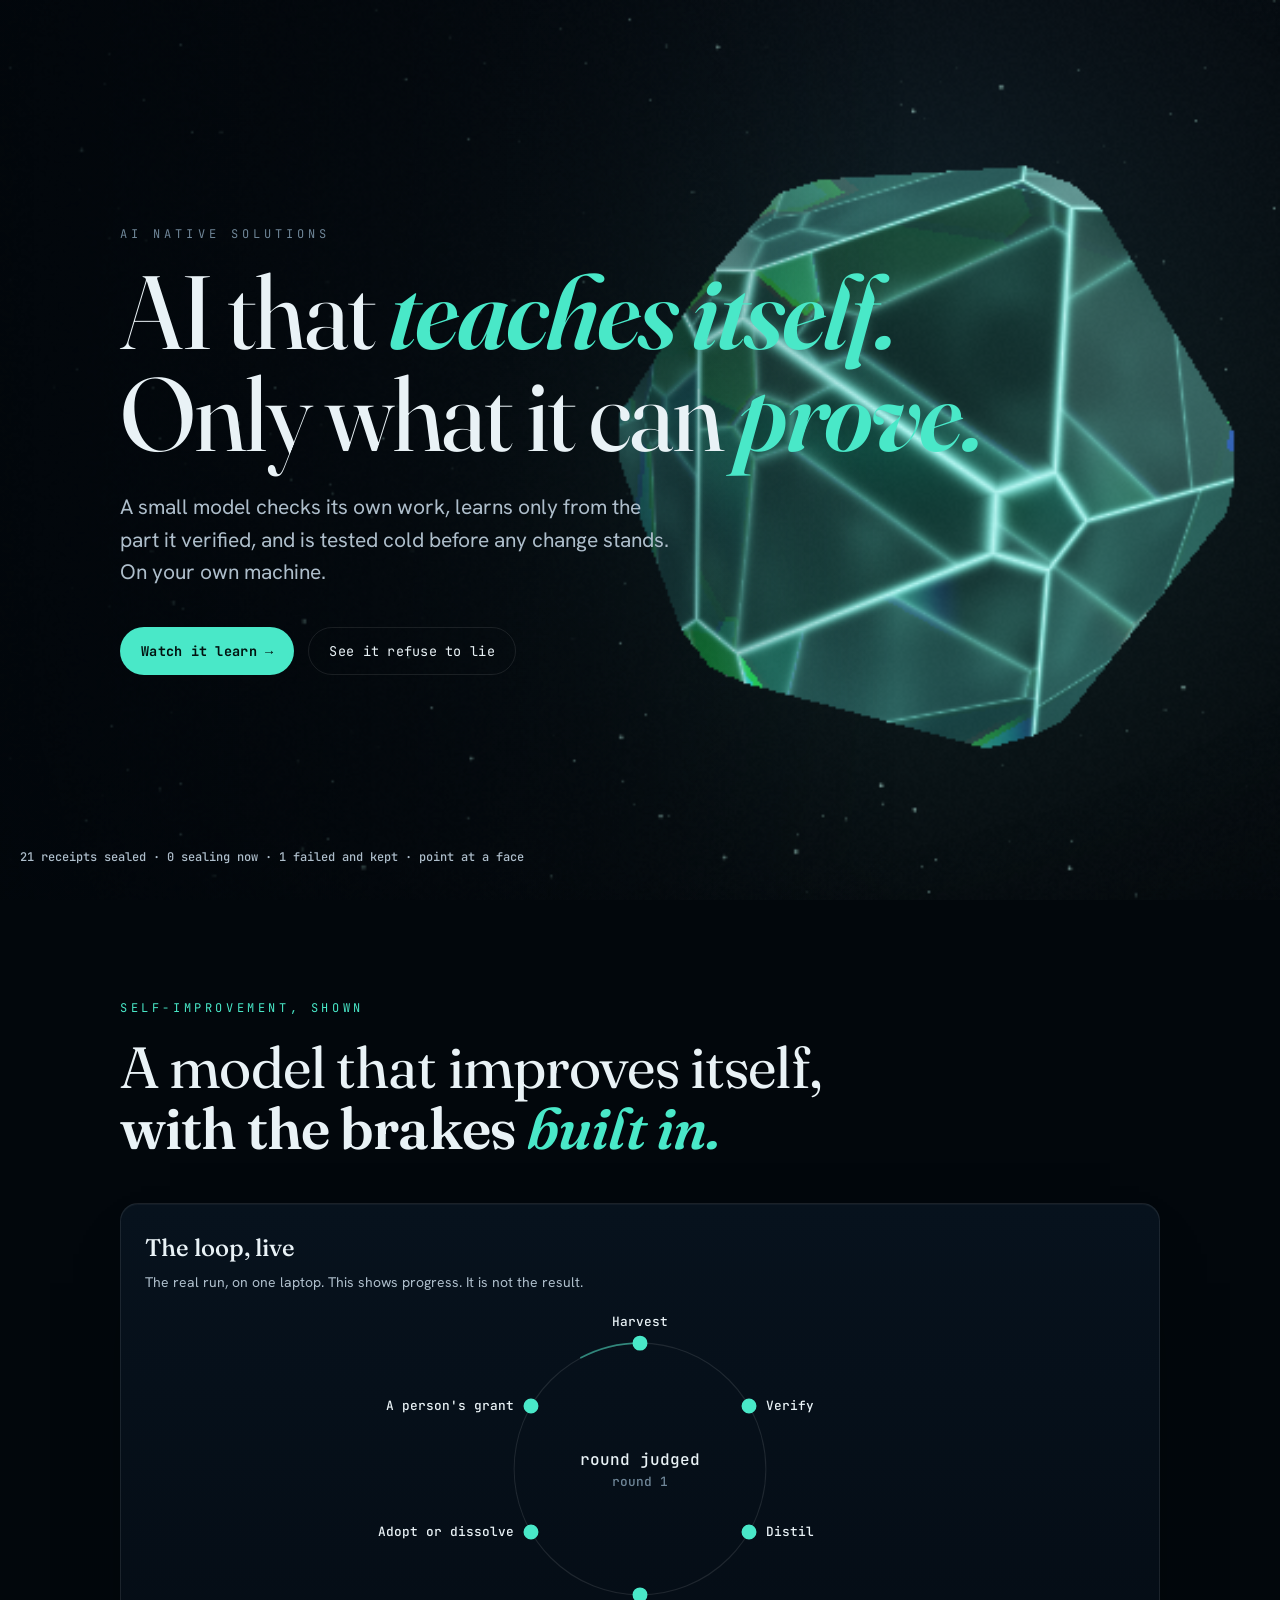
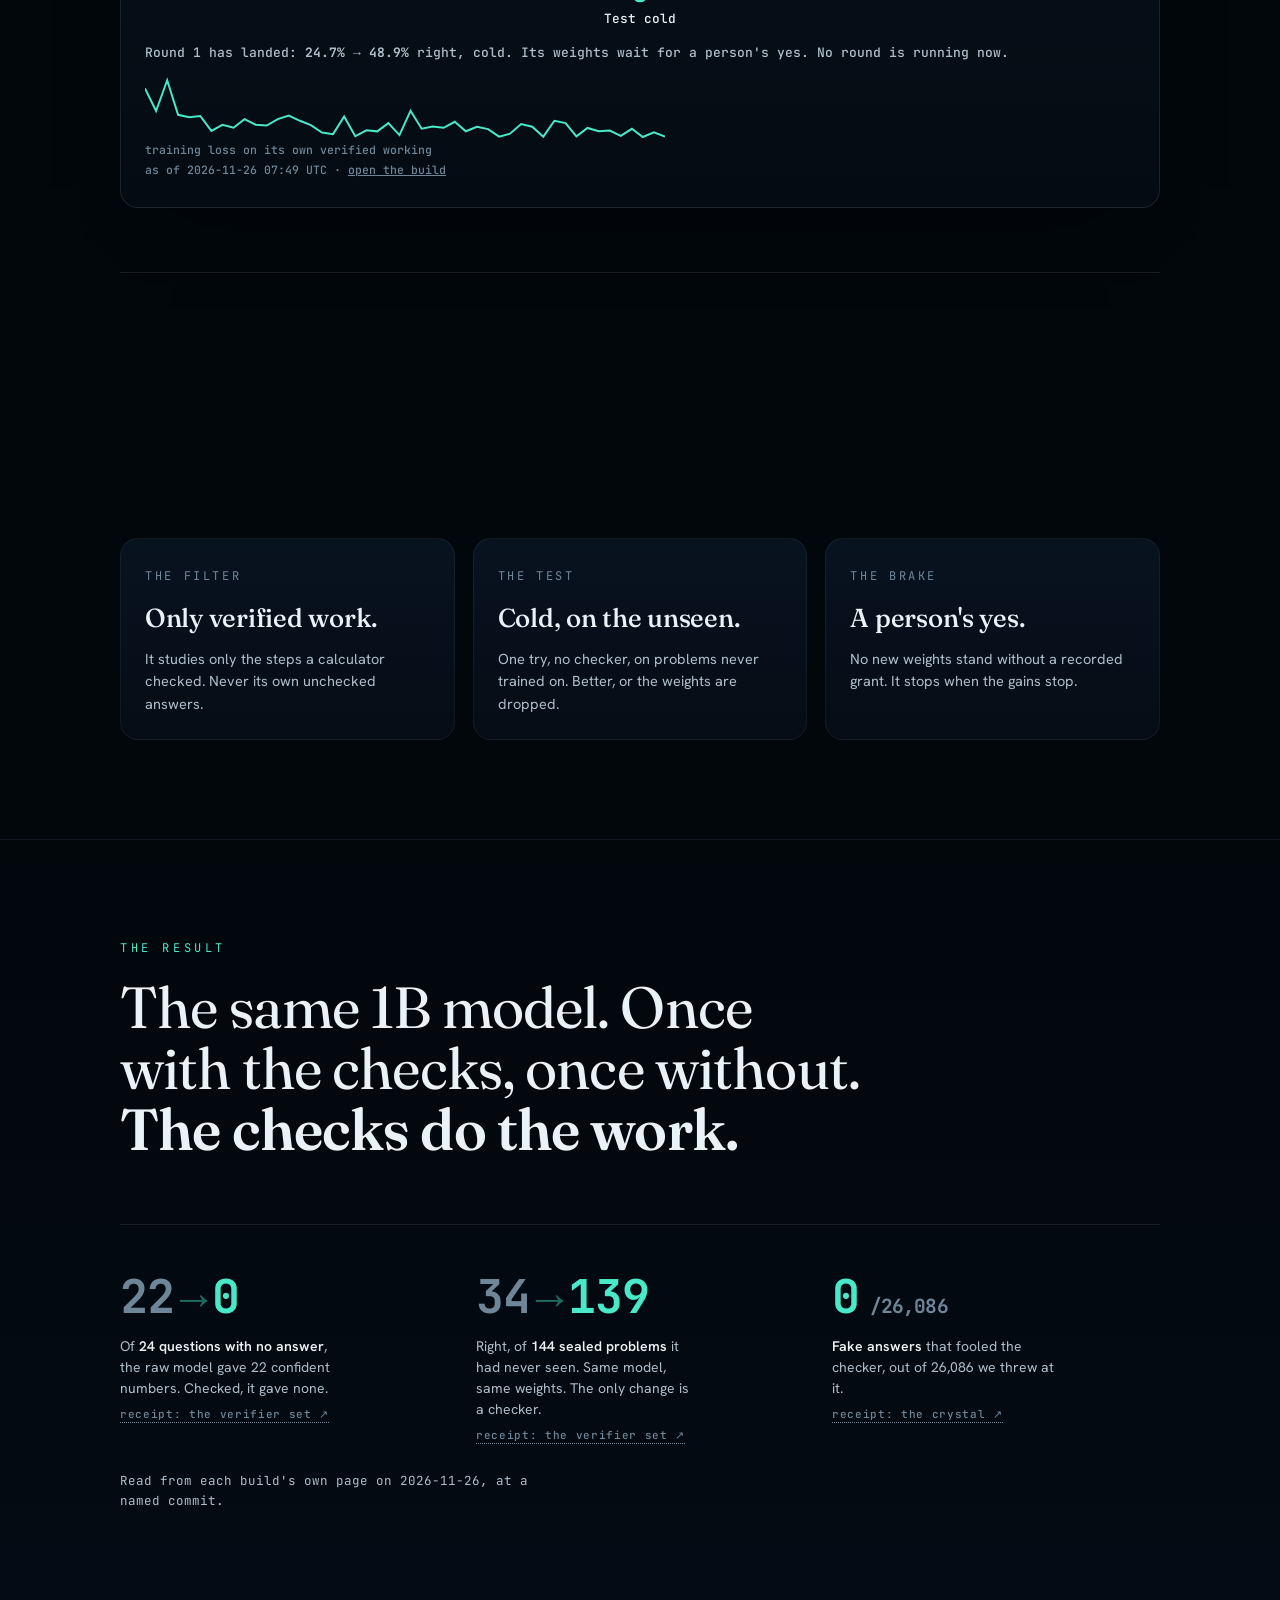
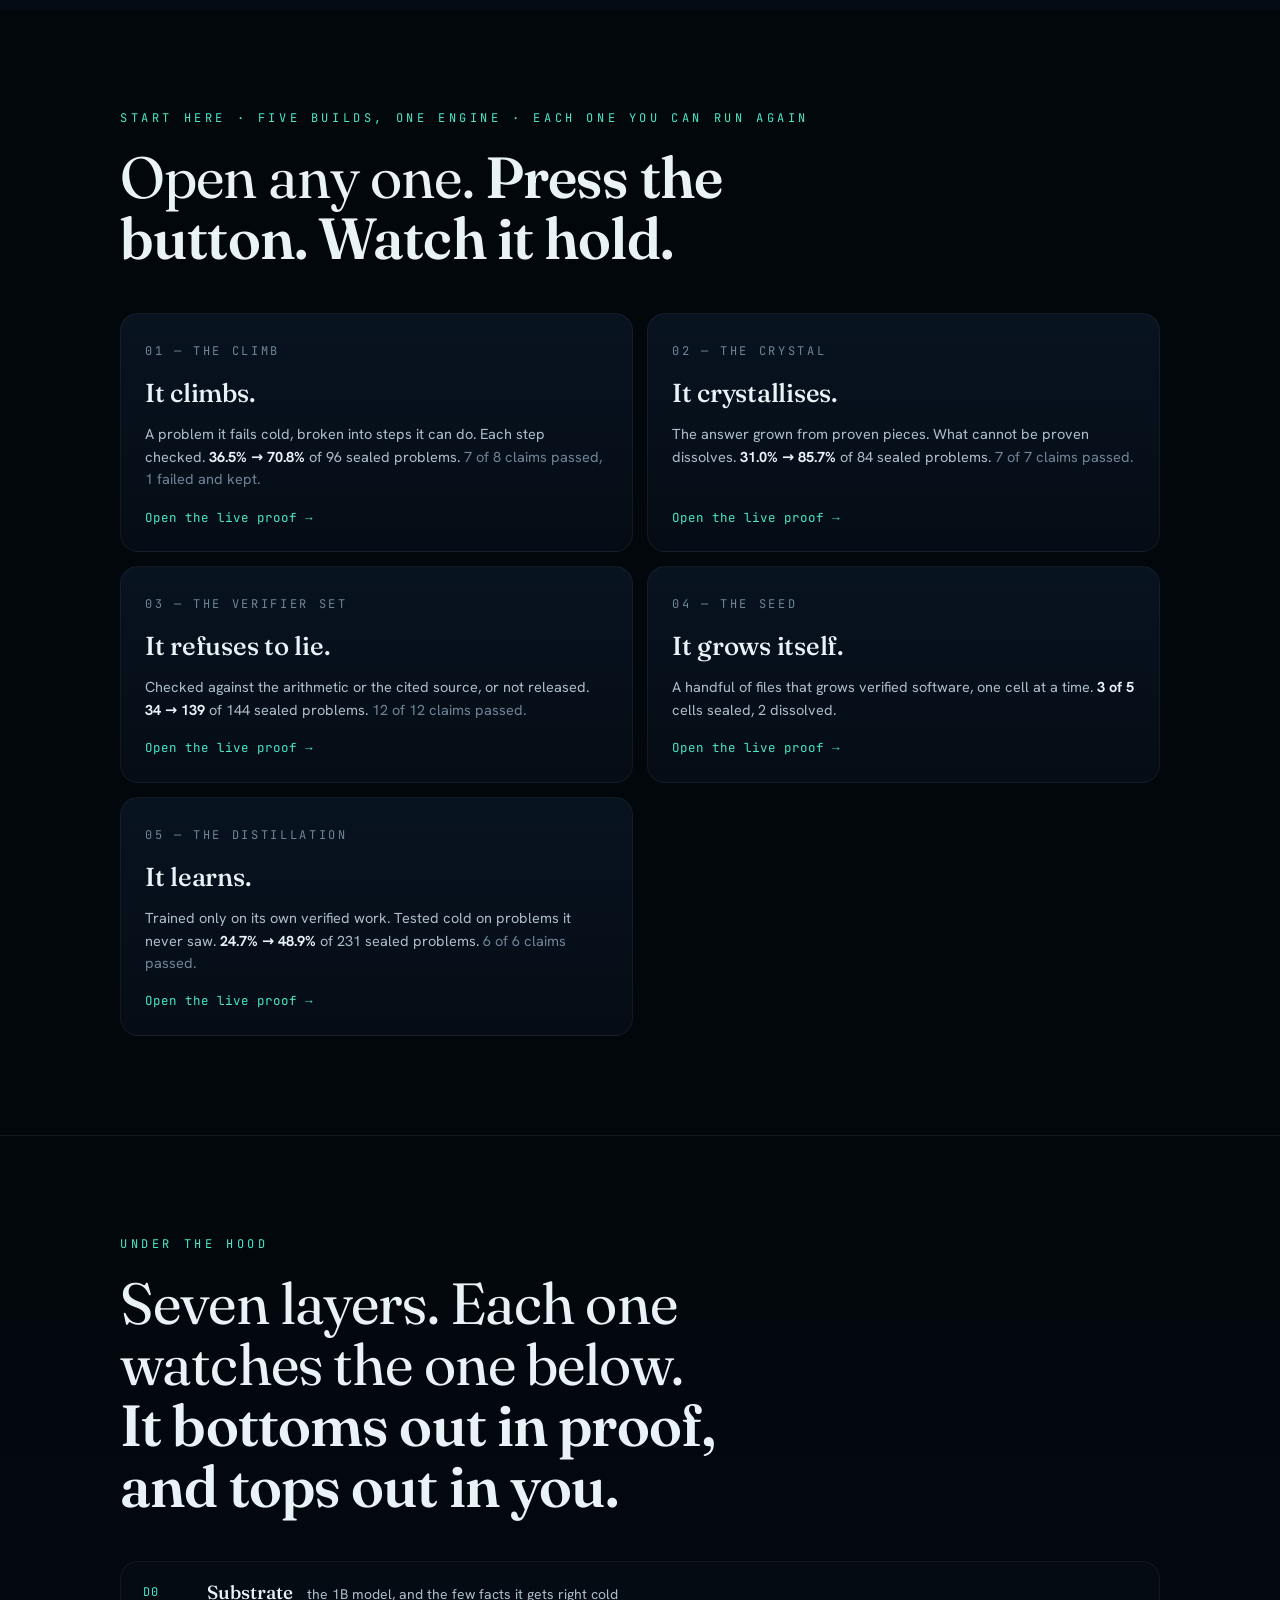
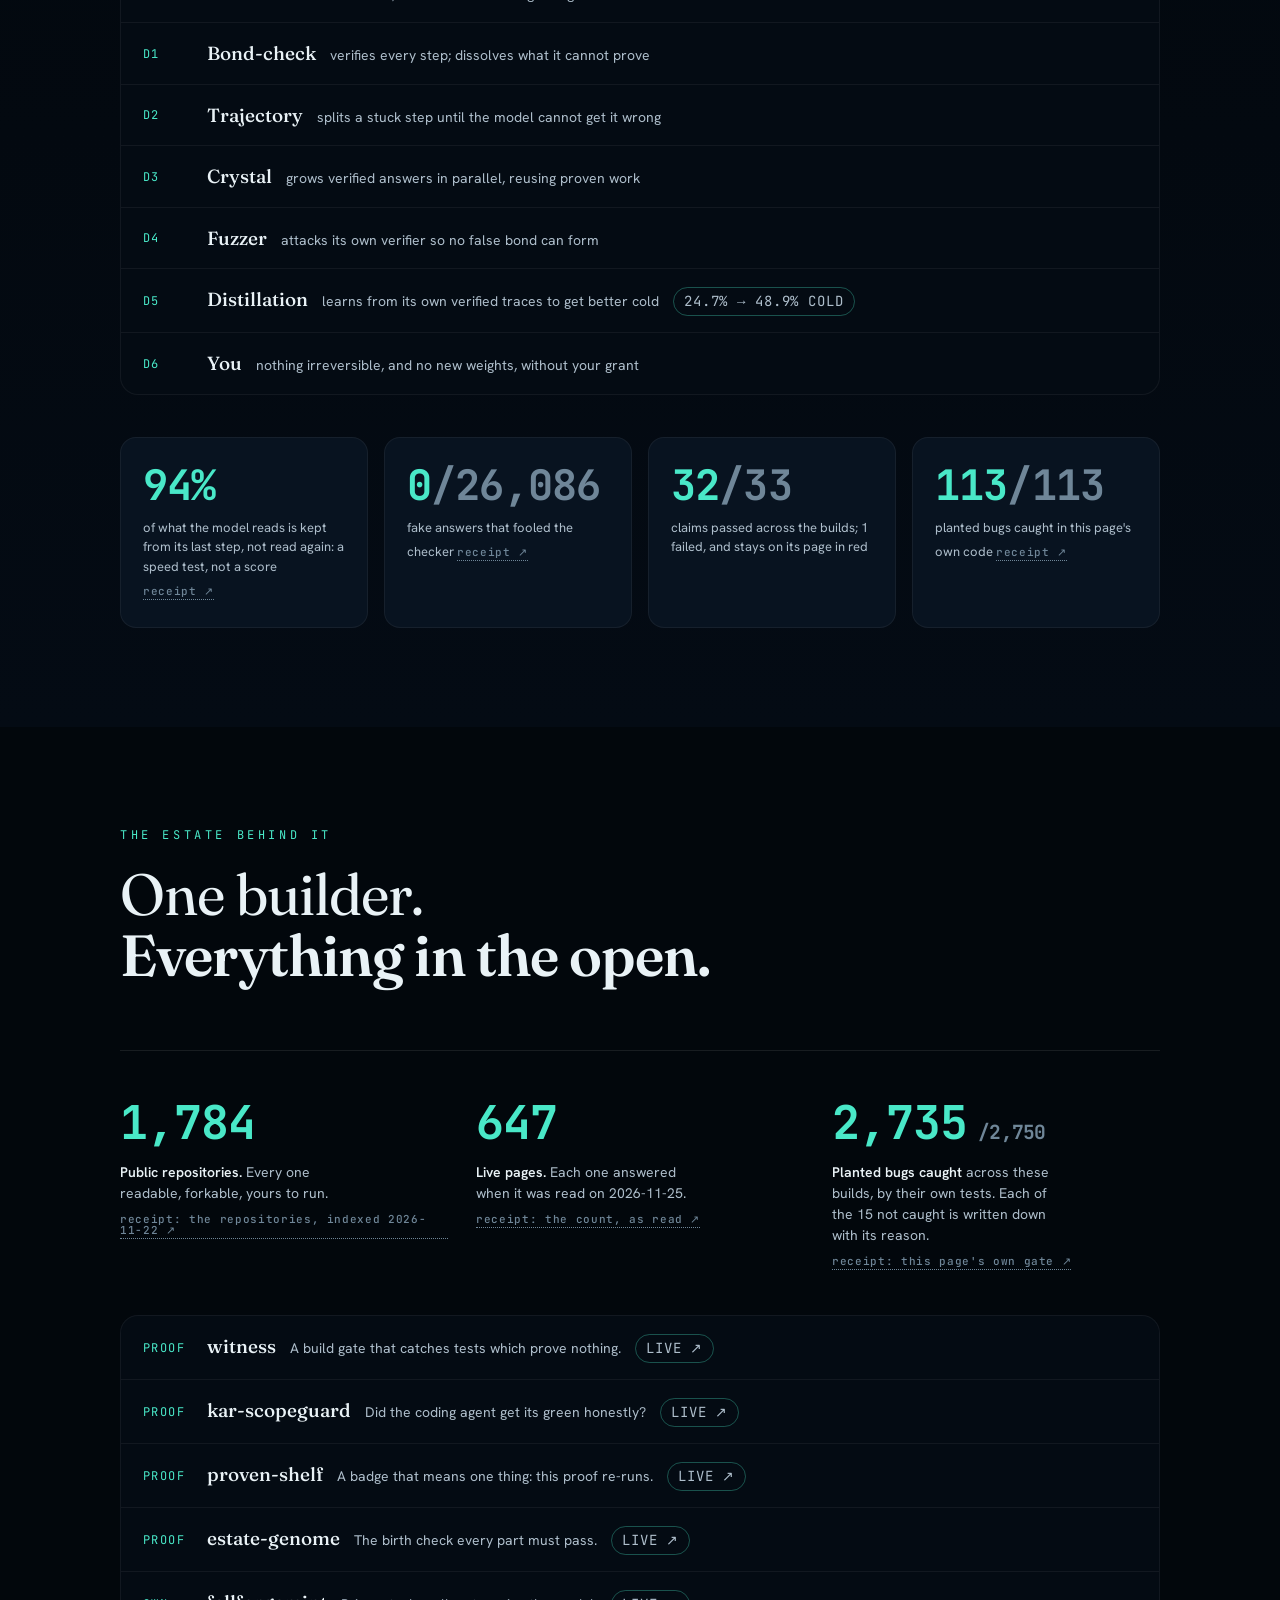
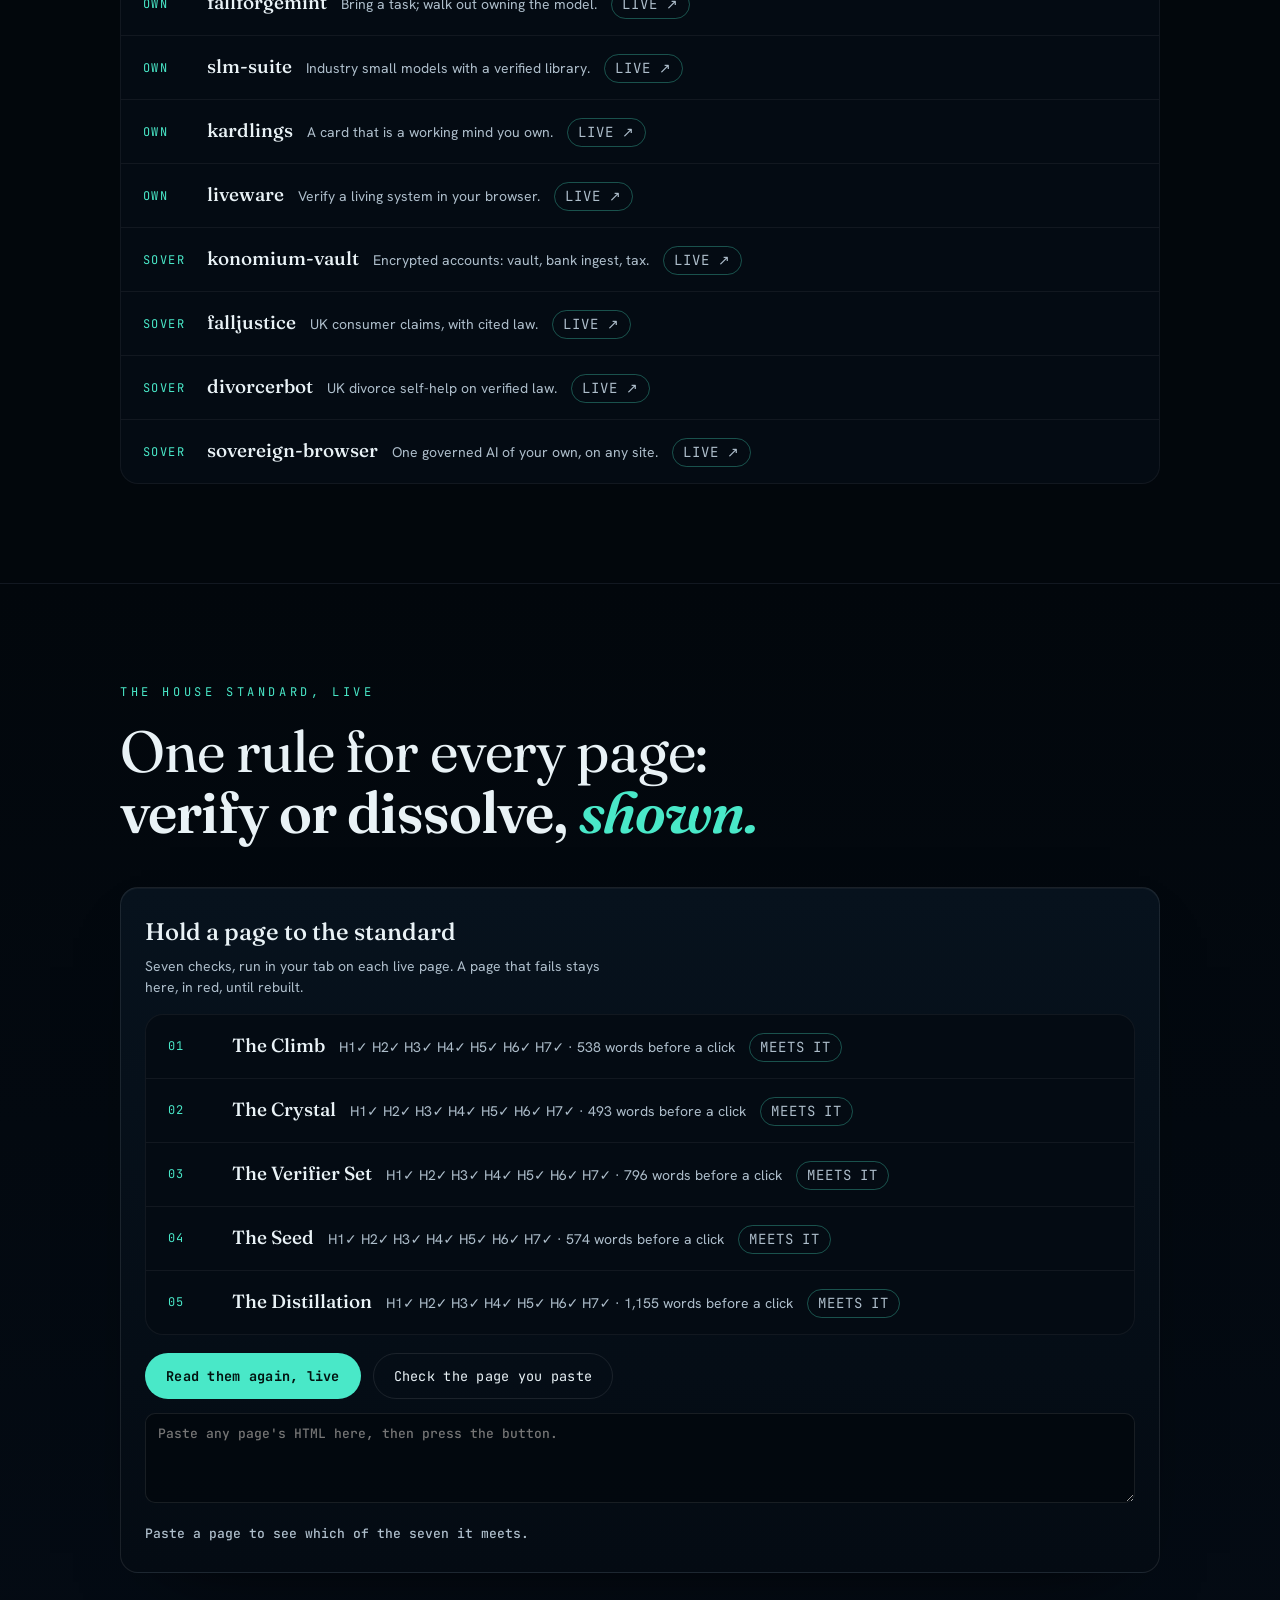
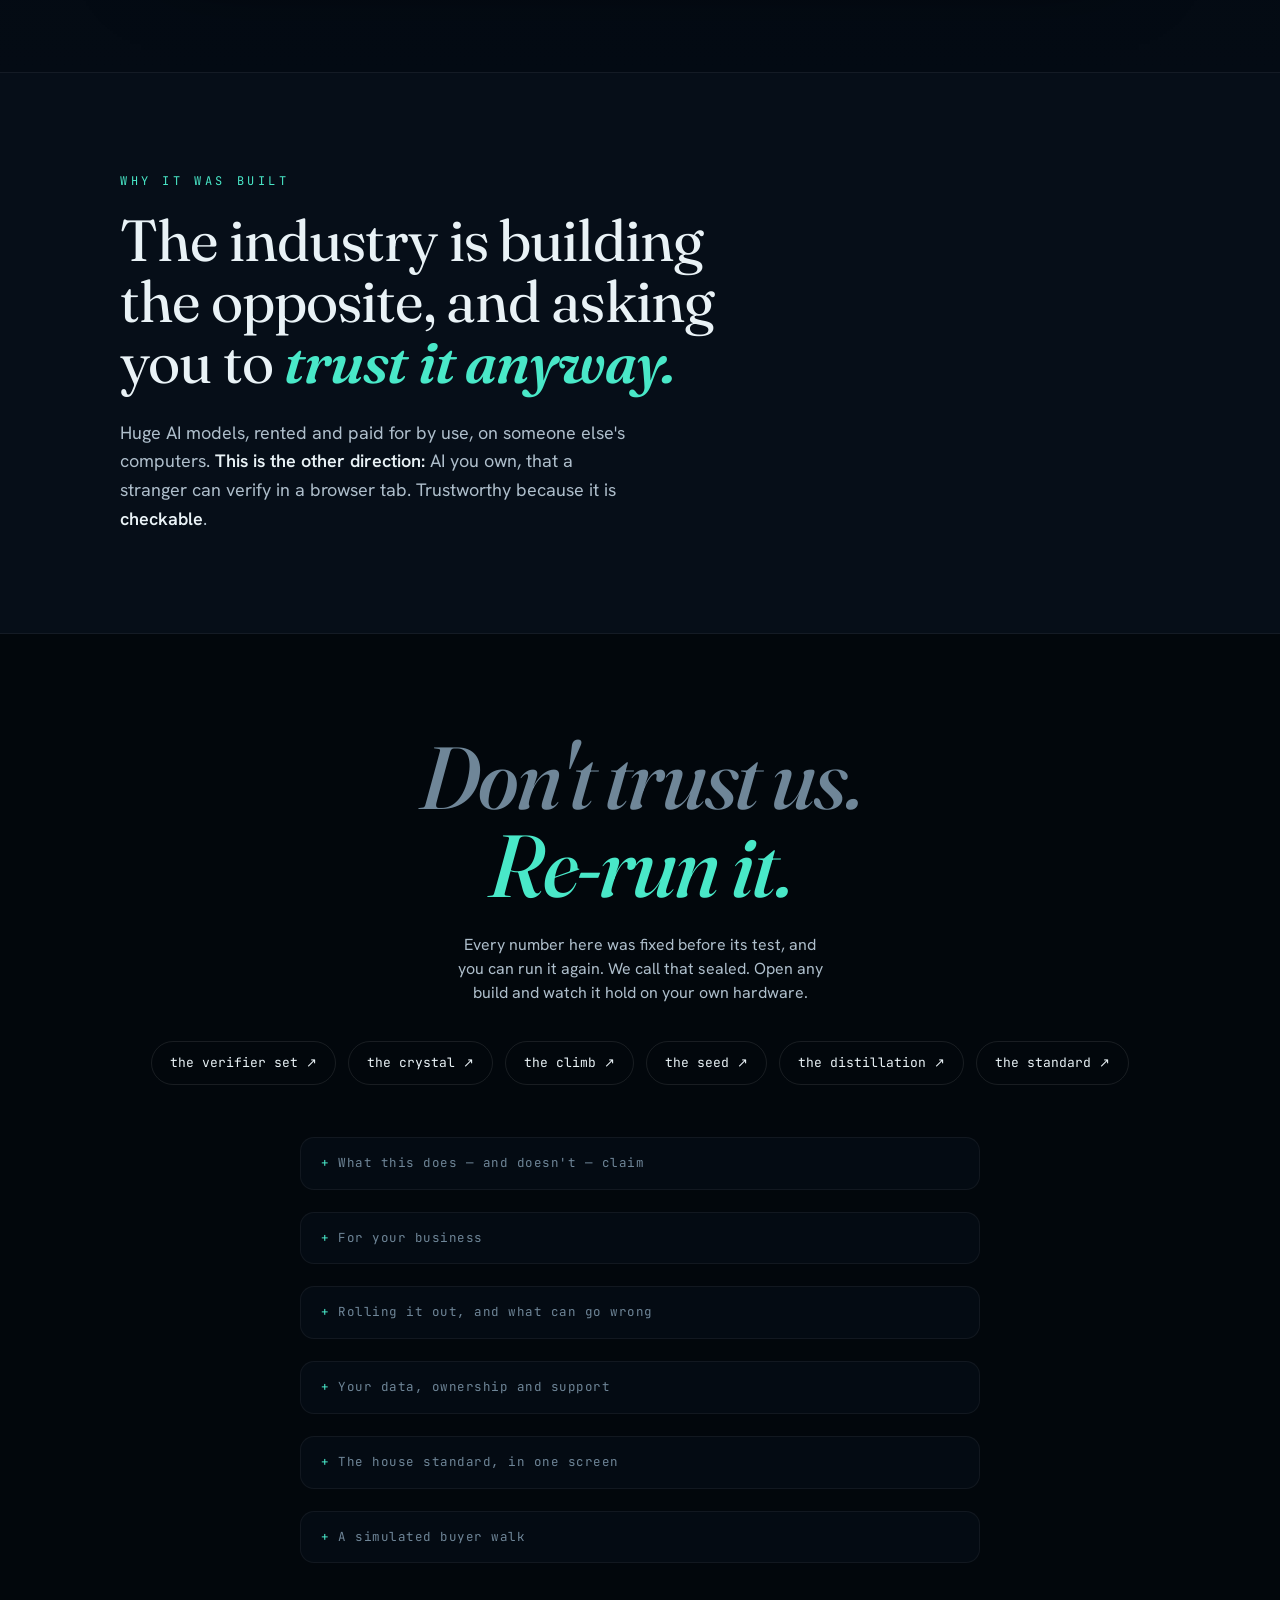
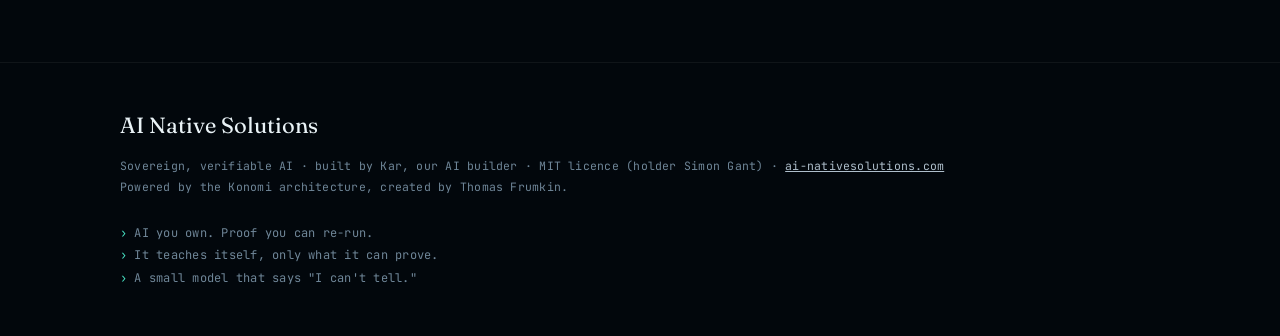
==== commit 9e2cd845: "Front door: where to start, and the buyer's parts behind a click For your business (six seats), roll" ====
--- a/index.html
+++ b/index.html
@@ -208,7 +208,7 @@
 
 <section class="pad" id="builds-s">
   <div class="wrap">
-    <p class="kline reveal">Five builds, one engine. Each sealed, each re-runnable</p>
+    <p class="kline reveal">Start here · five builds, one engine · each one you can run again</p>
     <h2 class="claim reveal">Open any one. <b>Press the button. Watch it hold.</b></h2>
     <div class="acts two" id="builds"><a class="act reveal" href="https://sjgant80-hub.github.io/the-climb/"><span class="num">01 — THE CLIMB</span><h3>It climbs.</h3><p>A problem it fails cold, broken into steps it can do. Each step checked. <b style="color:var(--ink)">36.5% → 70.8%</b> of 96 sealed problems. <span class="dim">7 of 8 claims passed, 1 failed and kept.</span></p><span class="go">Open the live proof →</span></a><a class="act reveal" href="https://sjgant80-hub.github.io/the-crystal/"><span class="num">02 — THE CRYSTAL</span><h3>It crystallises.</h3><p>The answer grown from proven pieces. What cannot be proven dissolves. <b style="color:var(--ink)">31.0% → 85.7%</b> of 84 sealed problems. <span class="dim">7 of 7 claims passed.</span></p><span class="go">Open the live proof →</span></a><a class="act reveal" href="https://sjgant80-hub.github.io/the-verifier-set/"><span class="num">03 — THE VERIFIER SET</span><h3>It refuses to lie.</h3><p>Checked against the arithmetic or the cited source, or not released. <b style="color:var(--ink)">34 → 139</b> of 144 sealed problems. <span class="dim">12 of 12 claims passed.</span></p><span class="go">Open the live proof →</span></a><a class="act reveal" href="https://sjgant80-hub.github.io/the-seed/"><span class="num">04 — THE SEED</span><h3>It grows itself.</h3><p>A handful of files that grows verified software, one cell at a time. <b style="color:var(--ink)">3 of 5</b> cells sealed, 2 dissolved.</p><span class="go">Open the live proof →</span></a><a class="act reveal" href="https://sjgant80-hub.github.io/the-distillation/"><span class="num">05 — THE DISTILLATION</span><h3>It learns.</h3><p>Trained only on its own verified work. Tested cold on problems it never saw. <b style="color:var(--ink)">24.7% → 48.9%</b> of 231 sealed problems. <span class="dim">6 of 6 claims passed.</span></p><span class="go">Open the live proof →</span></a></div>
   </div>
@@ -267,6 +267,21 @@
       <p><b>This page reads; it does not vouch.</b> Each number is read from the page that proves it. The proof is there: the sealed run, the gate, the records you can re-run.</p>
       <p><b>A failed claim stays.</b> <span data-bind="h.failed">The Climb's C8 (each pass squares what is left) failed its bar and is still on its page, in red.</span></p>
       <p><b>Most of the estate is not on this standard yet.</b> <span data-bind="h.rest">Of 647 older live pages read on 2026-11-25, none meets it. The five builds above, made since, do. The rest will be rebuilt to it, starting with the pages visitors see most.</span></p></div></details>
+    <details class="honest reveal"><summary>For your business</summary><div class="in">
+      <p><b>The boss.</b> You own the AI. No one can raise the rent on it, or switch it off.</p>
+      <p><b>The money person.</b> There is no fee for each seat and no bill for each use. It runs on computers you already have.</p>
+      <p><b>The person who runs the day.</b> The AI says “I can't tell” when it cannot check an answer. A person decides anything that matters.</p>
+      <p><b>The technology lead.</b> Each build runs in a browser tab or on one machine. Its code and its records are open, and each result can be run again.</p>
+      <p><b>Risk and audit.</b> The test and its pass mark are fixed before the run. A failed claim stays on its page, in red.</p>
+      <p><b>The board.</b> No change to the AI stands without a measured result and a named person's yes.</p></div></details>
+    <details class="honest reveal"><summary>Rolling it out, and what can go wrong</summary><div class="in">
+      <p><b>Rolling it out.</b> 1 · Pick one job with a clear right answer. 2 · Write the check first. 3 · Keep some examples back for the test. 4 · Run it, and read the full score. 5 · Name the person who says yes to changes.</p>
+      <p><b>Can it be wrong?</b> Yes, where nothing checks it. Checked, it gives an answer only when the check passes.</p>
+      <p><b>Does it suit every job?</b> No. It works where a program can tell right from wrong. For the rest it says “I can't tell”.</p>
+      <p><b>What if we are gone?</b> The code is open, and it runs on your own machines. It keeps working.</p></div></details>
+    <details class="honest reveal"><summary>Your data, ownership and support</summary><div class="in">
+      <p>Each build runs in your browser or on your own machine. The code is under the MIT licence, held by Simon Gant. You may use it, change it and share it.</p>
+      <p>Supplied by <a href="https://www.ai-nativesolutions.com">AI Native Solutions</a>; support is agreed per deployment, in each deployment's agreement. To start, <a href="https://www.ai-nativesolutions.com/#start">tell us one job</a>.</p></div></details>
     <details class="honest reveal"><summary>The house standard, in one screen</summary><div class="in">
       <p><b>The page.</b> A crystal hero. Receipts: big numbers, one plain line each, source one click away. A stack. A glass that runs the thing on your device. Limits behind one click. No wall of text.</p>
       <p><b>The organ.</b> A birth check in CI. Claims registered before any run. A seal over every file. Tests that catch planted bugs. Every number re-derived in the browser. Failures kept, in red. Inputs verified and recorded.</p>
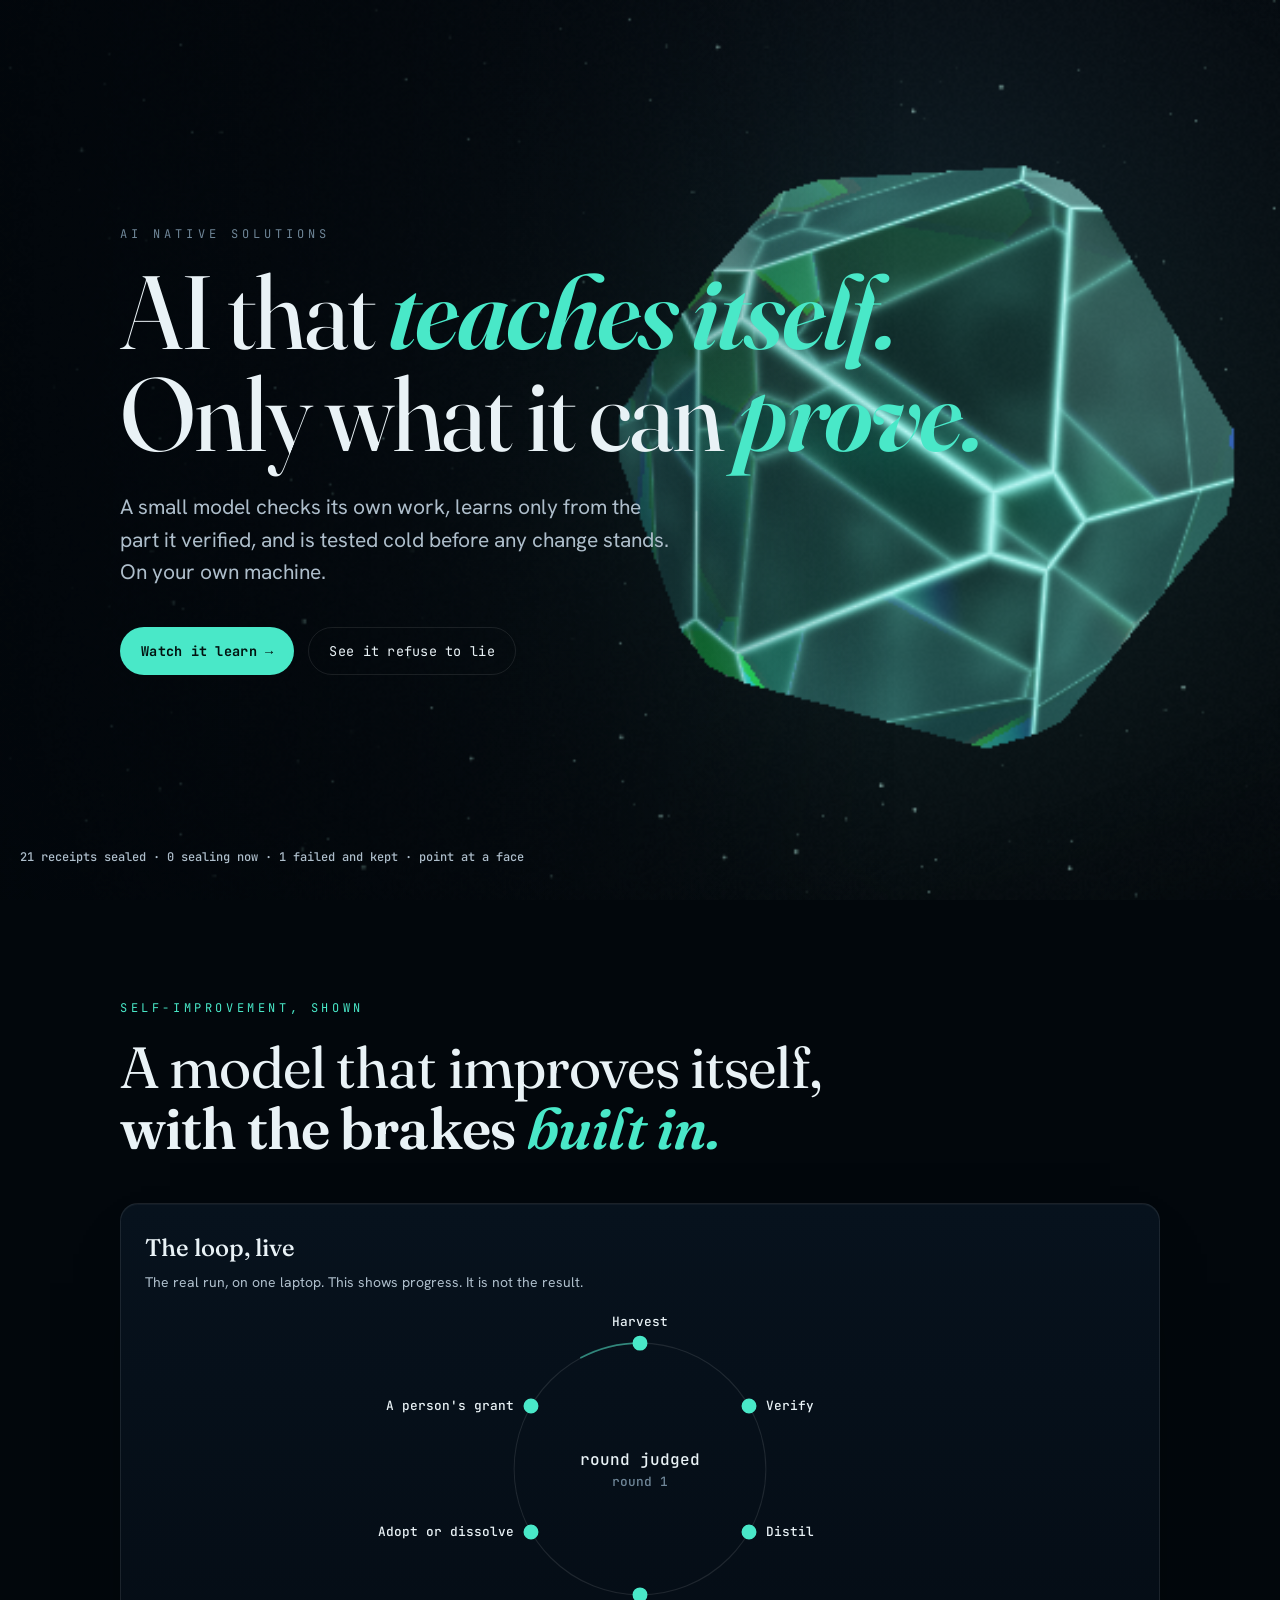
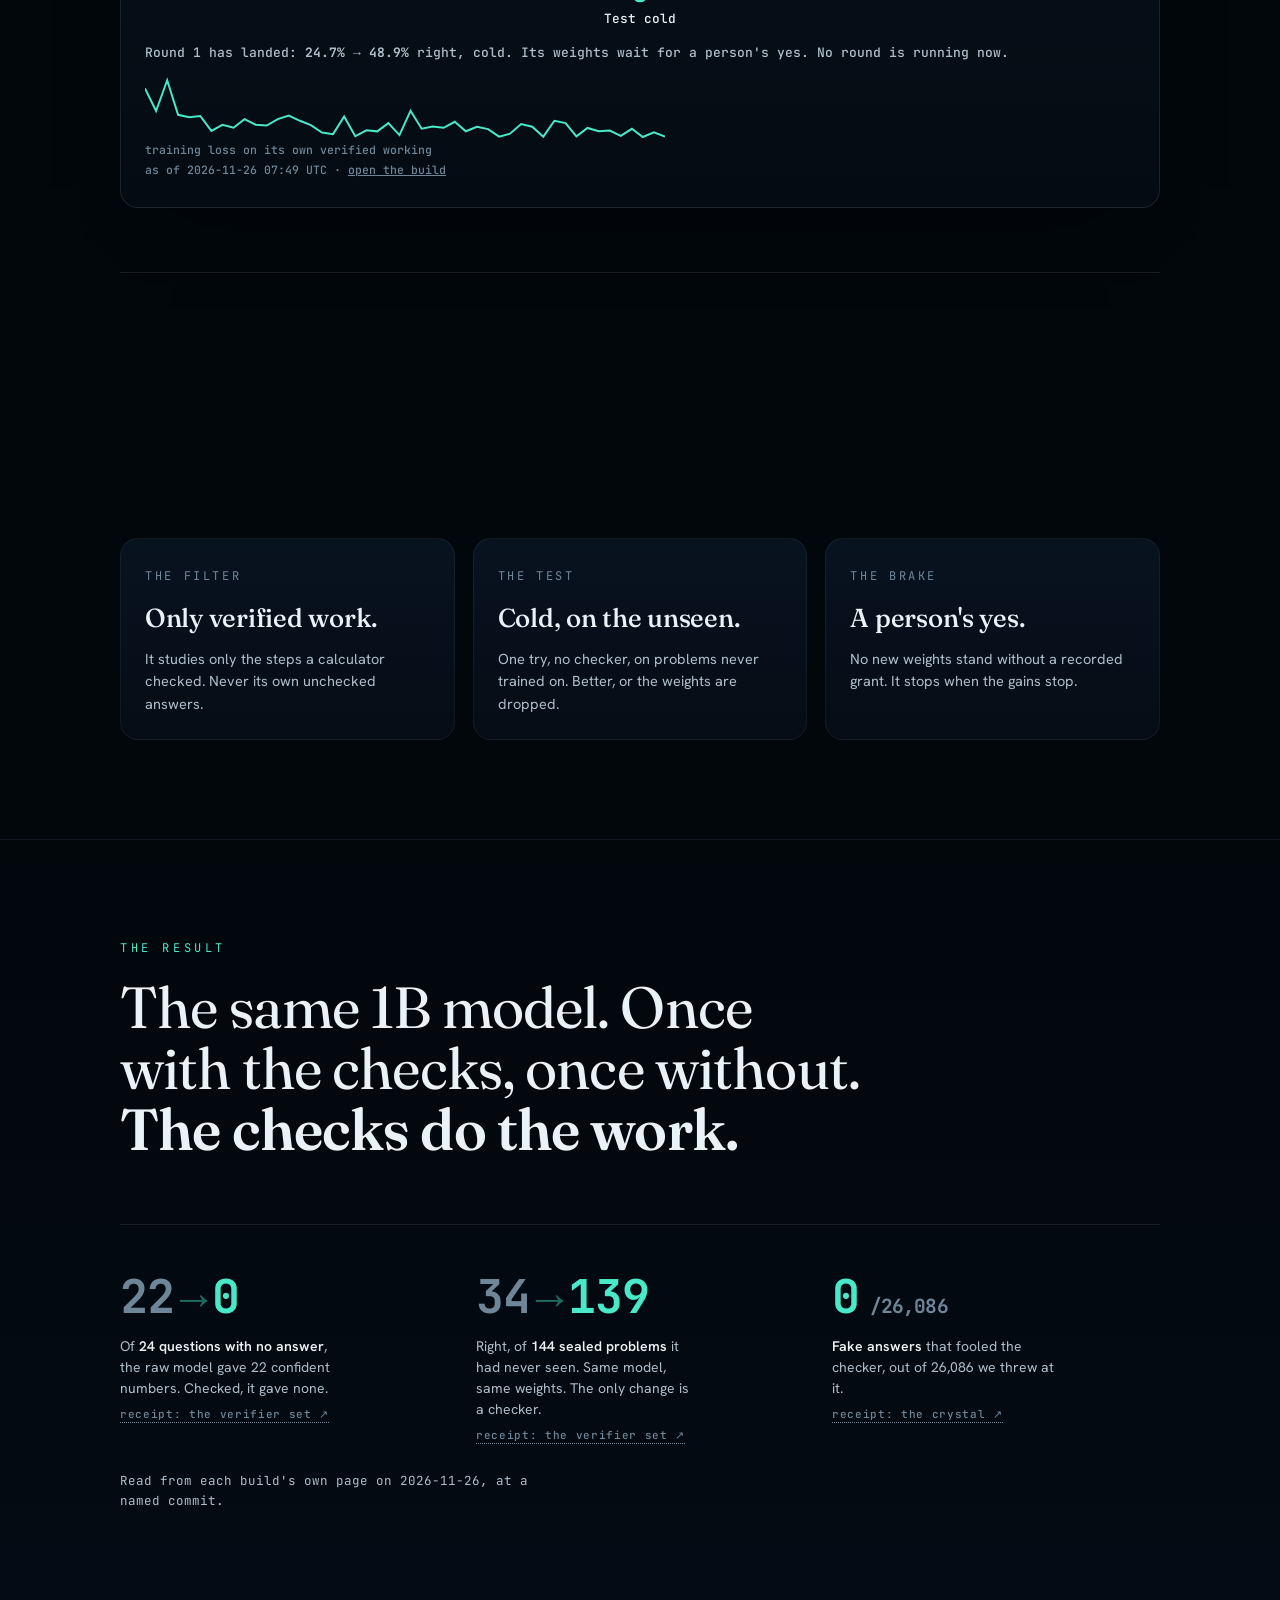
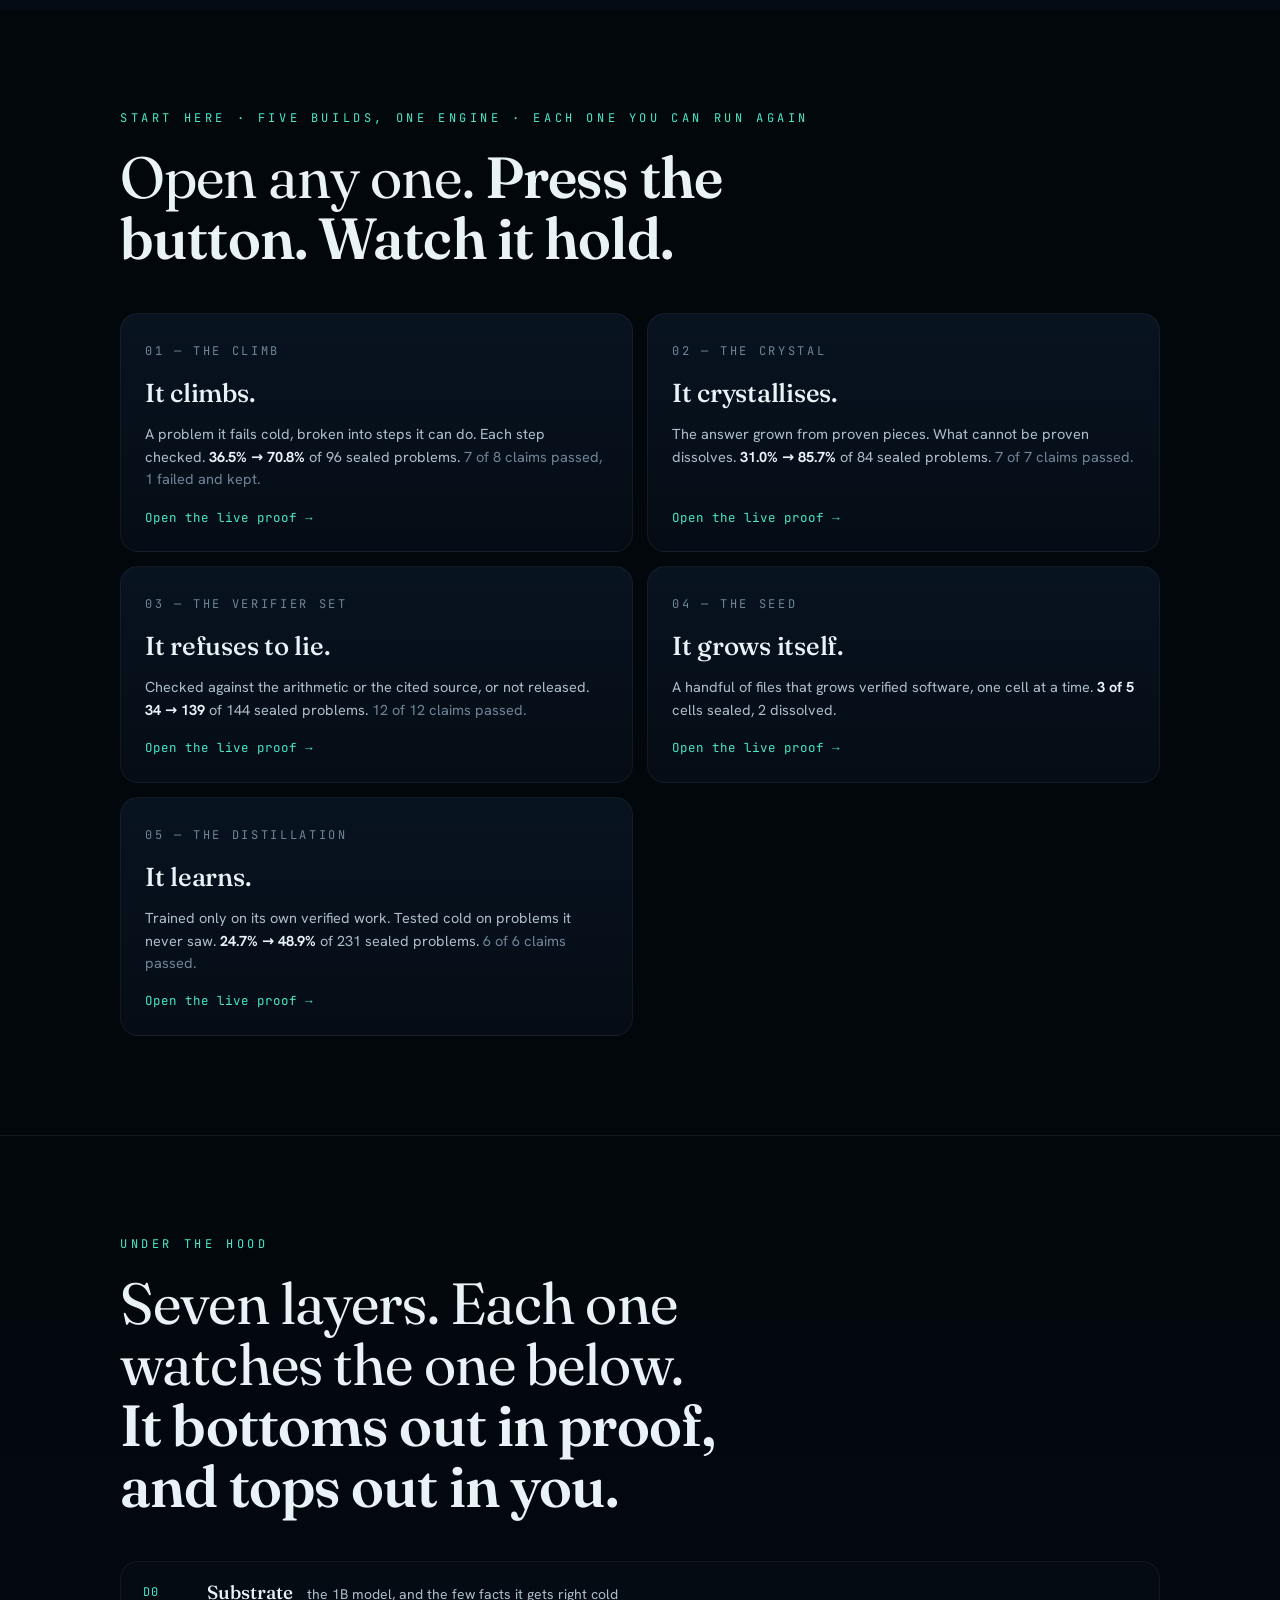
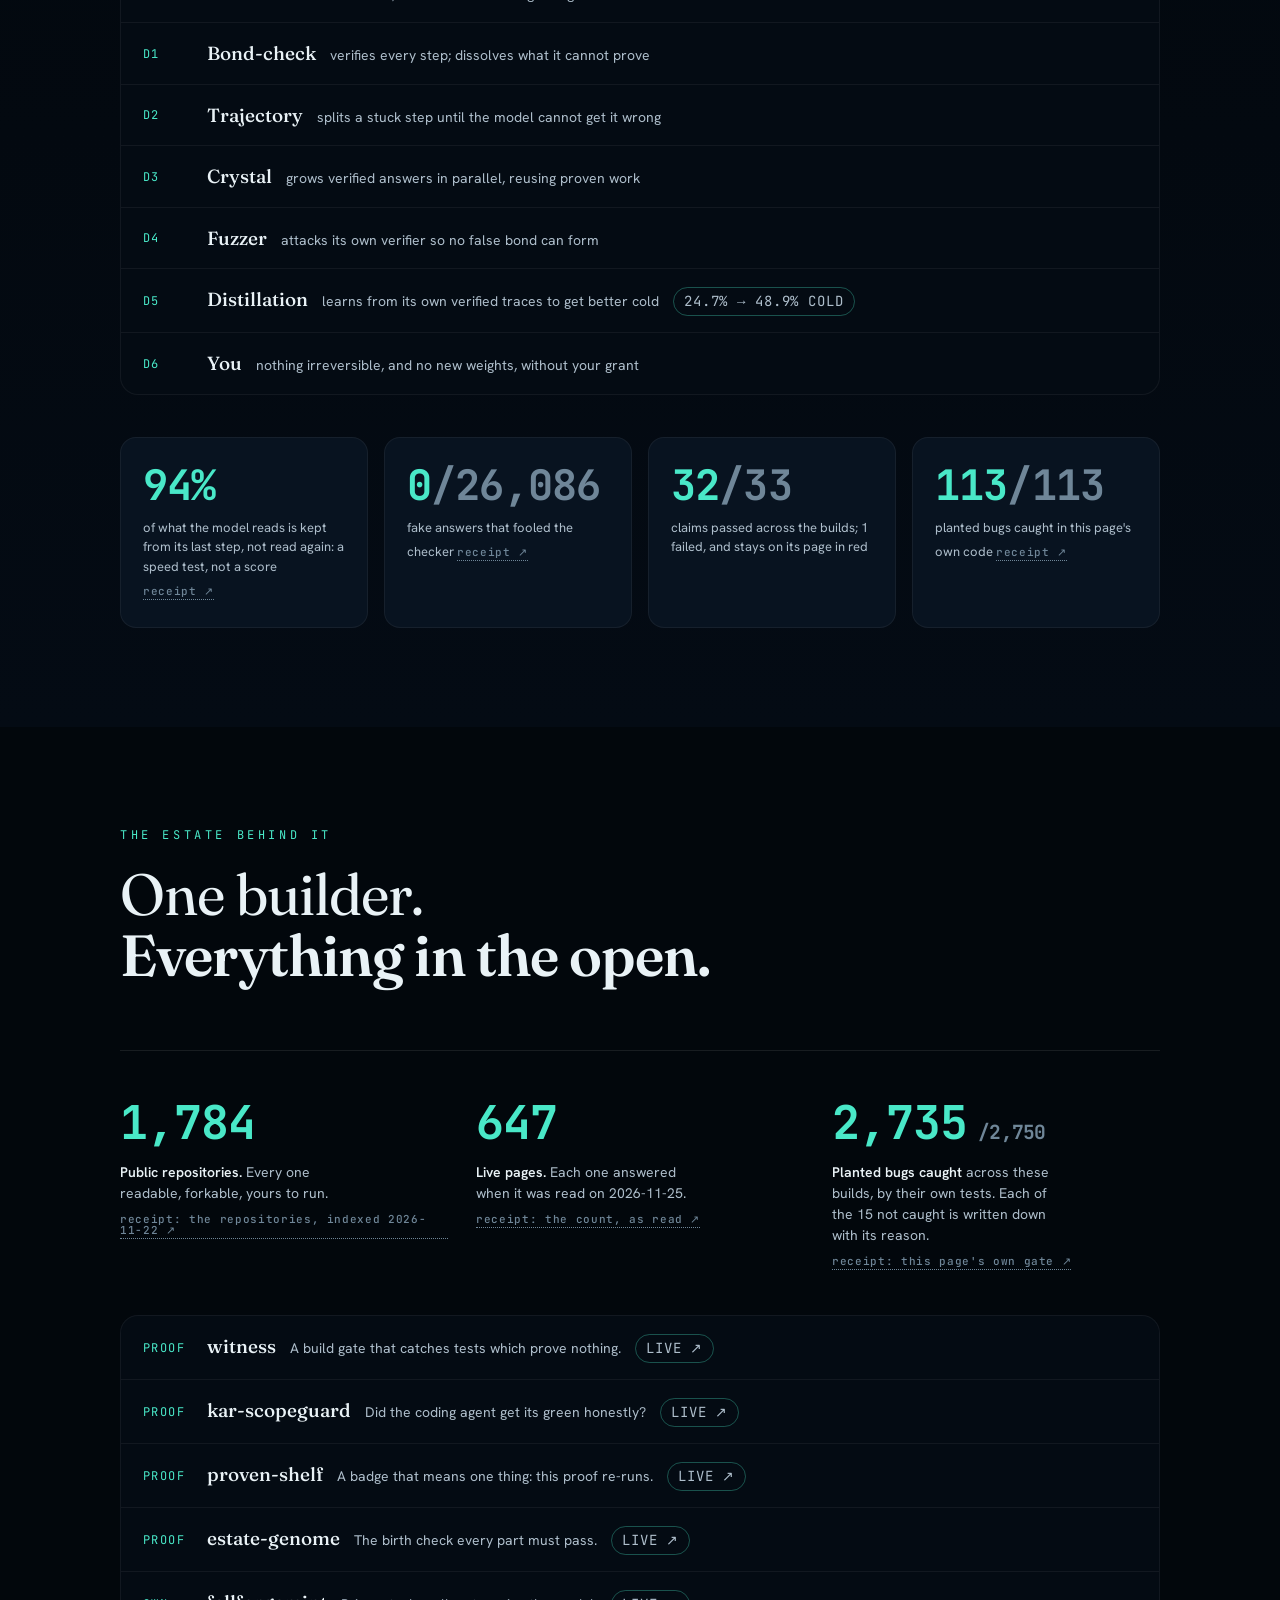
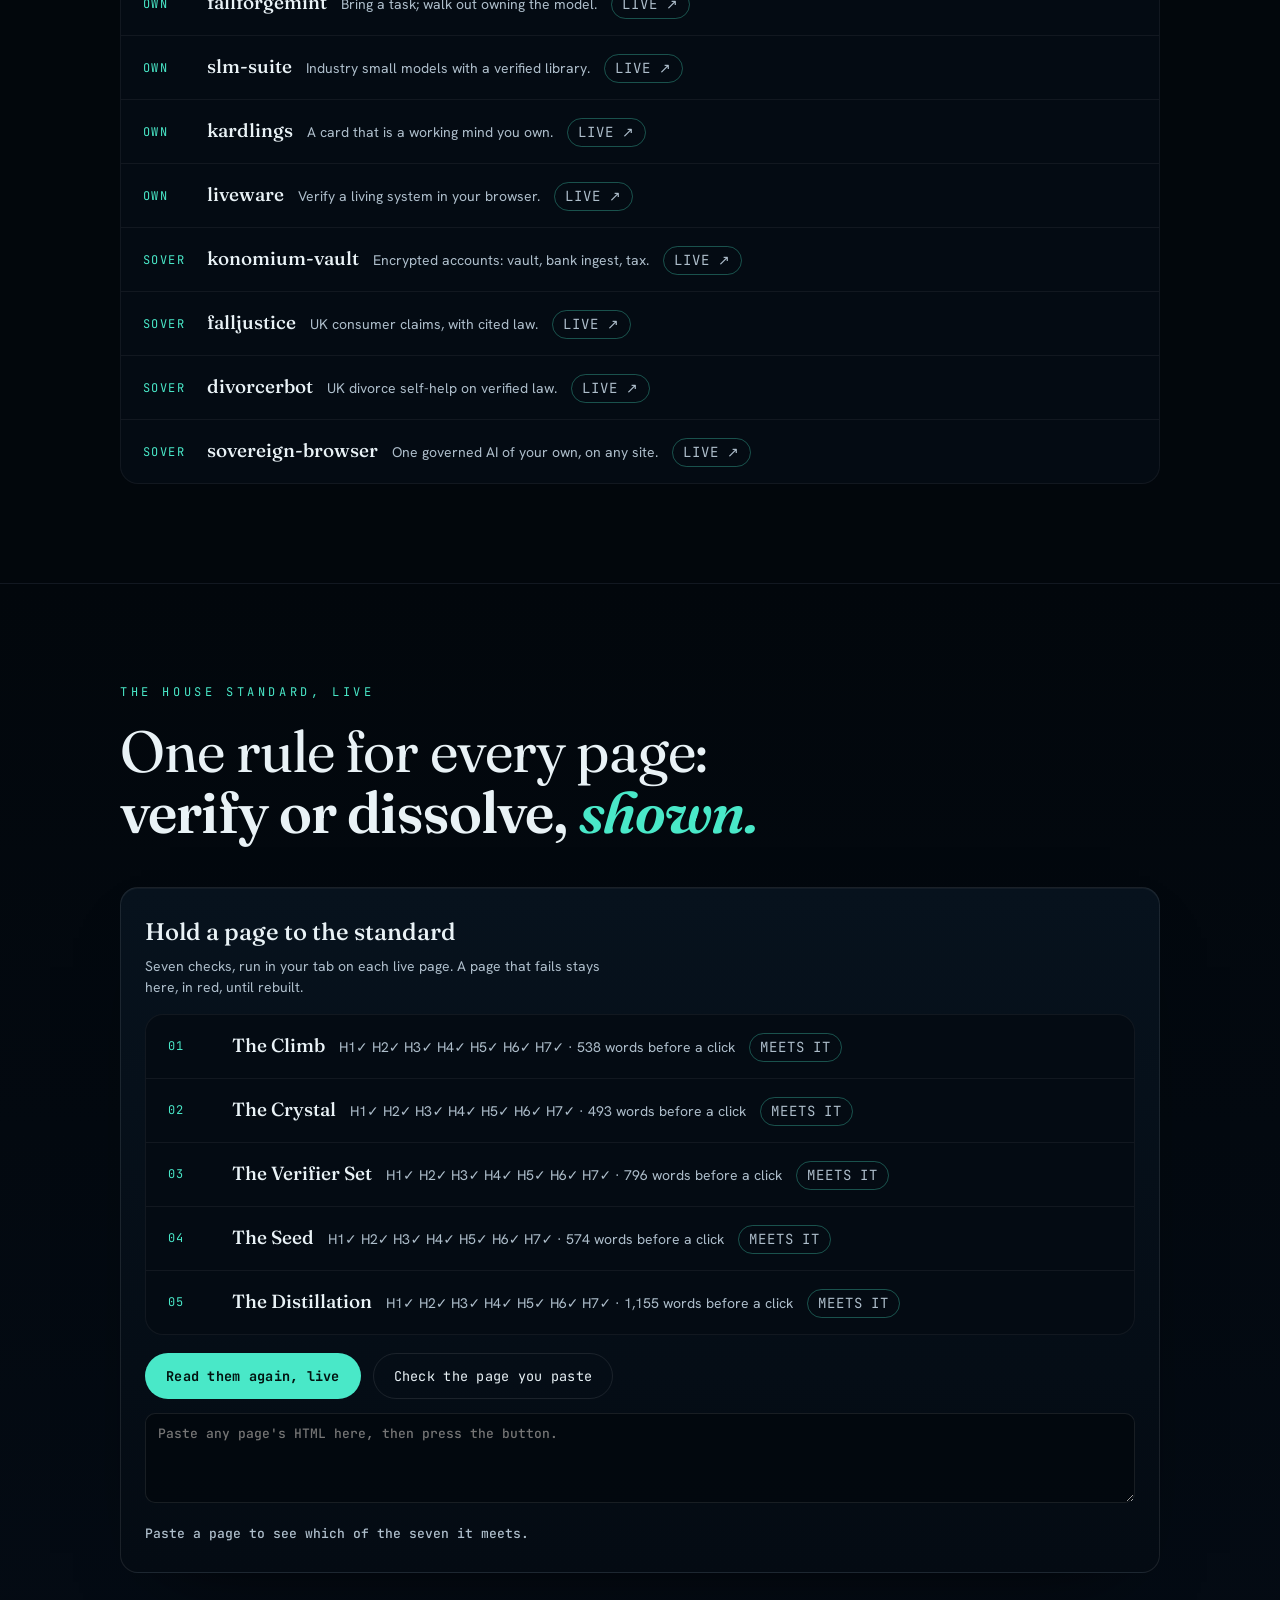
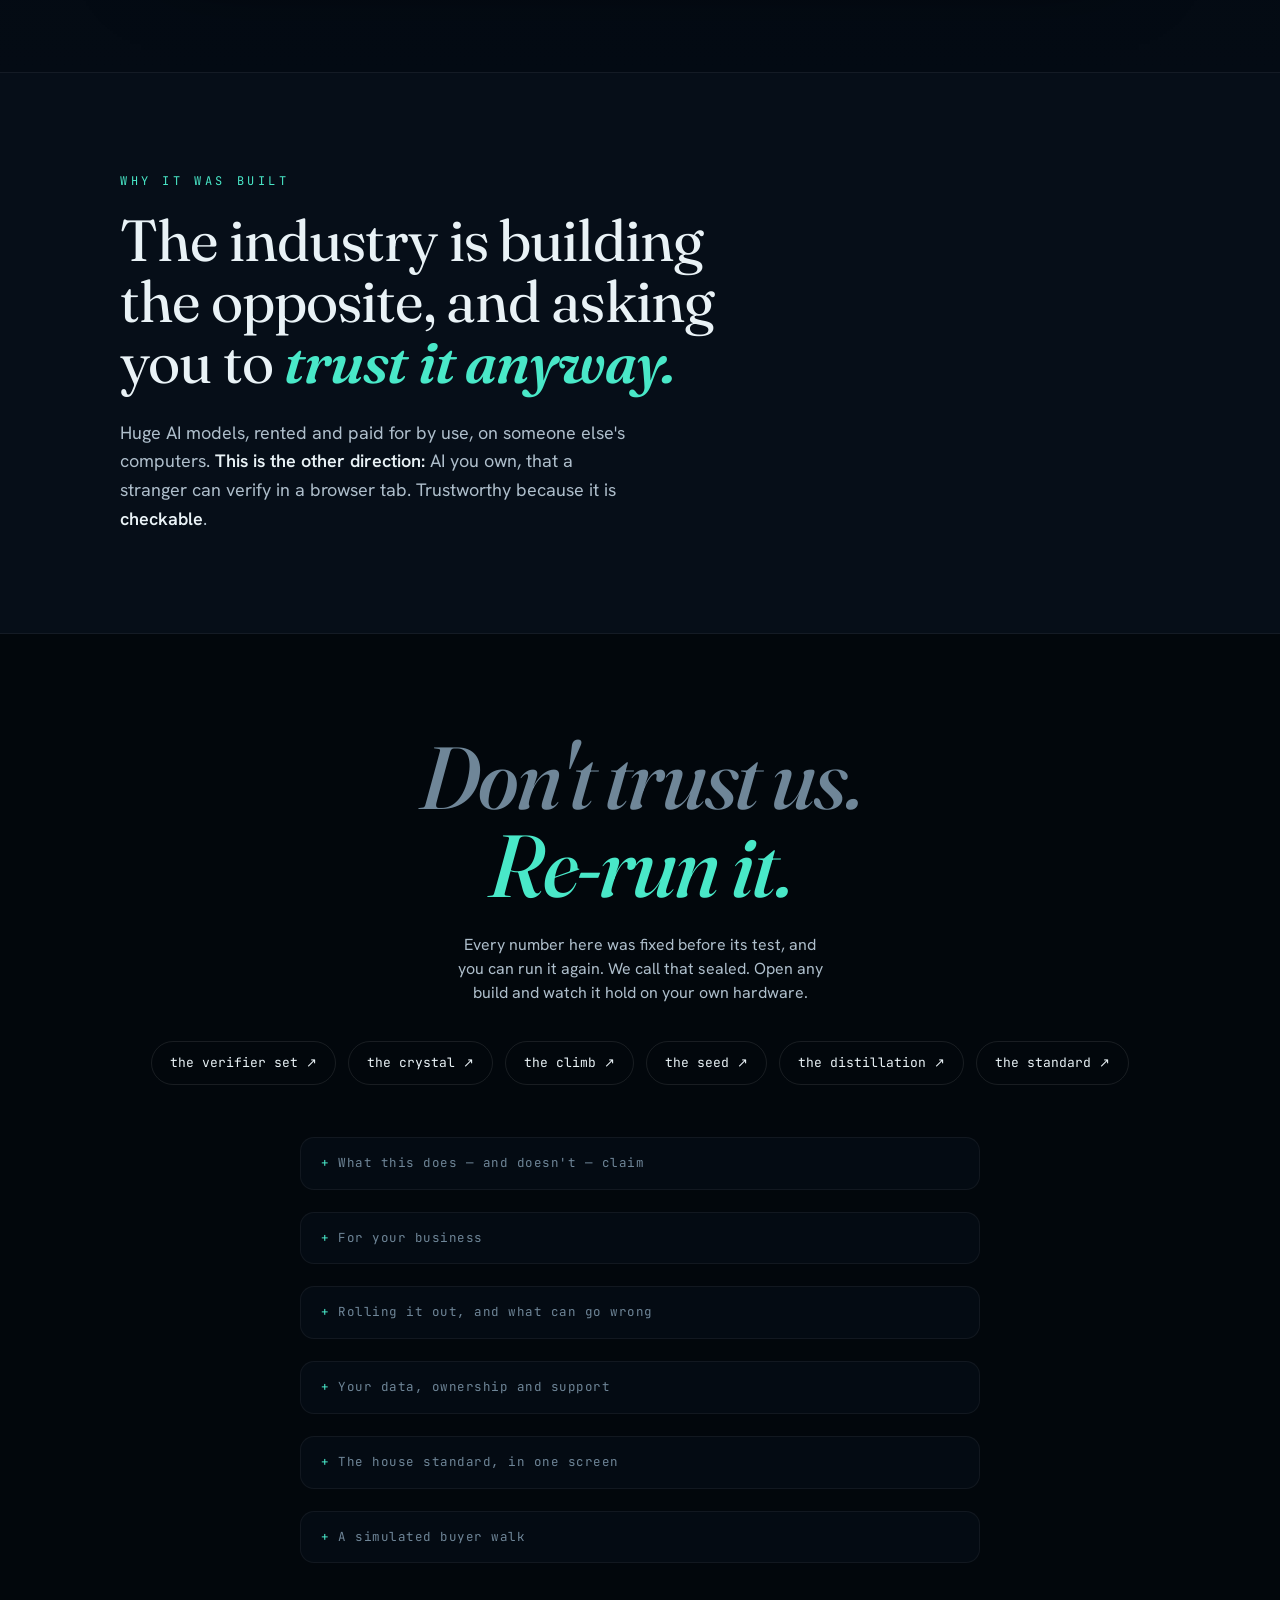
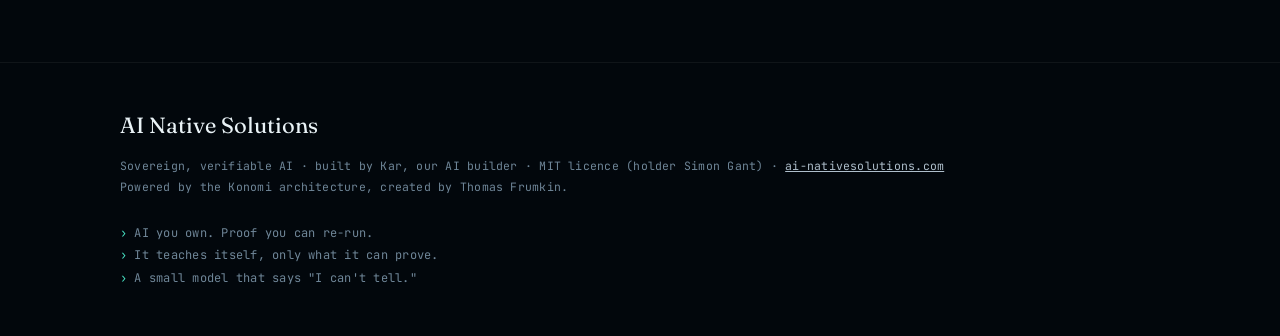
==== commit b310e6ff: "Front door: the money line points to the booklet's worked sums Co-Authored-By: Claude Fable 5.2 <nor" ====
--- a/index.html
+++ b/index.html
@@ -269,7 +269,7 @@
       <p><b>Most of the estate is not on this standard yet.</b> <span data-bind="h.rest">Of 647 older live pages read on 2026-11-25, none meets it. The five builds above, made since, do. The rest will be rebuilt to it, starting with the pages visitors see most.</span></p></div></details>
     <details class="honest reveal"><summary>For your business</summary><div class="in">
       <p><b>The boss.</b> You own the AI. No one can raise the rent on it, or switch it off.</p>
-      <p><b>The money person.</b> There is no fee for each seat and no bill for each use. It runs on computers you already have.</p>
+      <p><b>The money person.</b> There is no fee for each seat and no bill for each use. It runs on computers you already have. <a href="https://www.ai-nativesolutions.com/prospectus.html">The booklet</a> has worked sums for six trades.</p>
       <p><b>The person who runs the day.</b> The AI says “I can't tell” when it cannot check an answer. A person decides anything that matters.</p>
       <p><b>The technology lead.</b> Each build runs in a browser tab or on one machine. Its code and its records are open, and each result can be run again.</p>
       <p><b>Risk and audit.</b> The test and its pass mark are fixed before the run. A failed claim stays on its page, in red.</p>
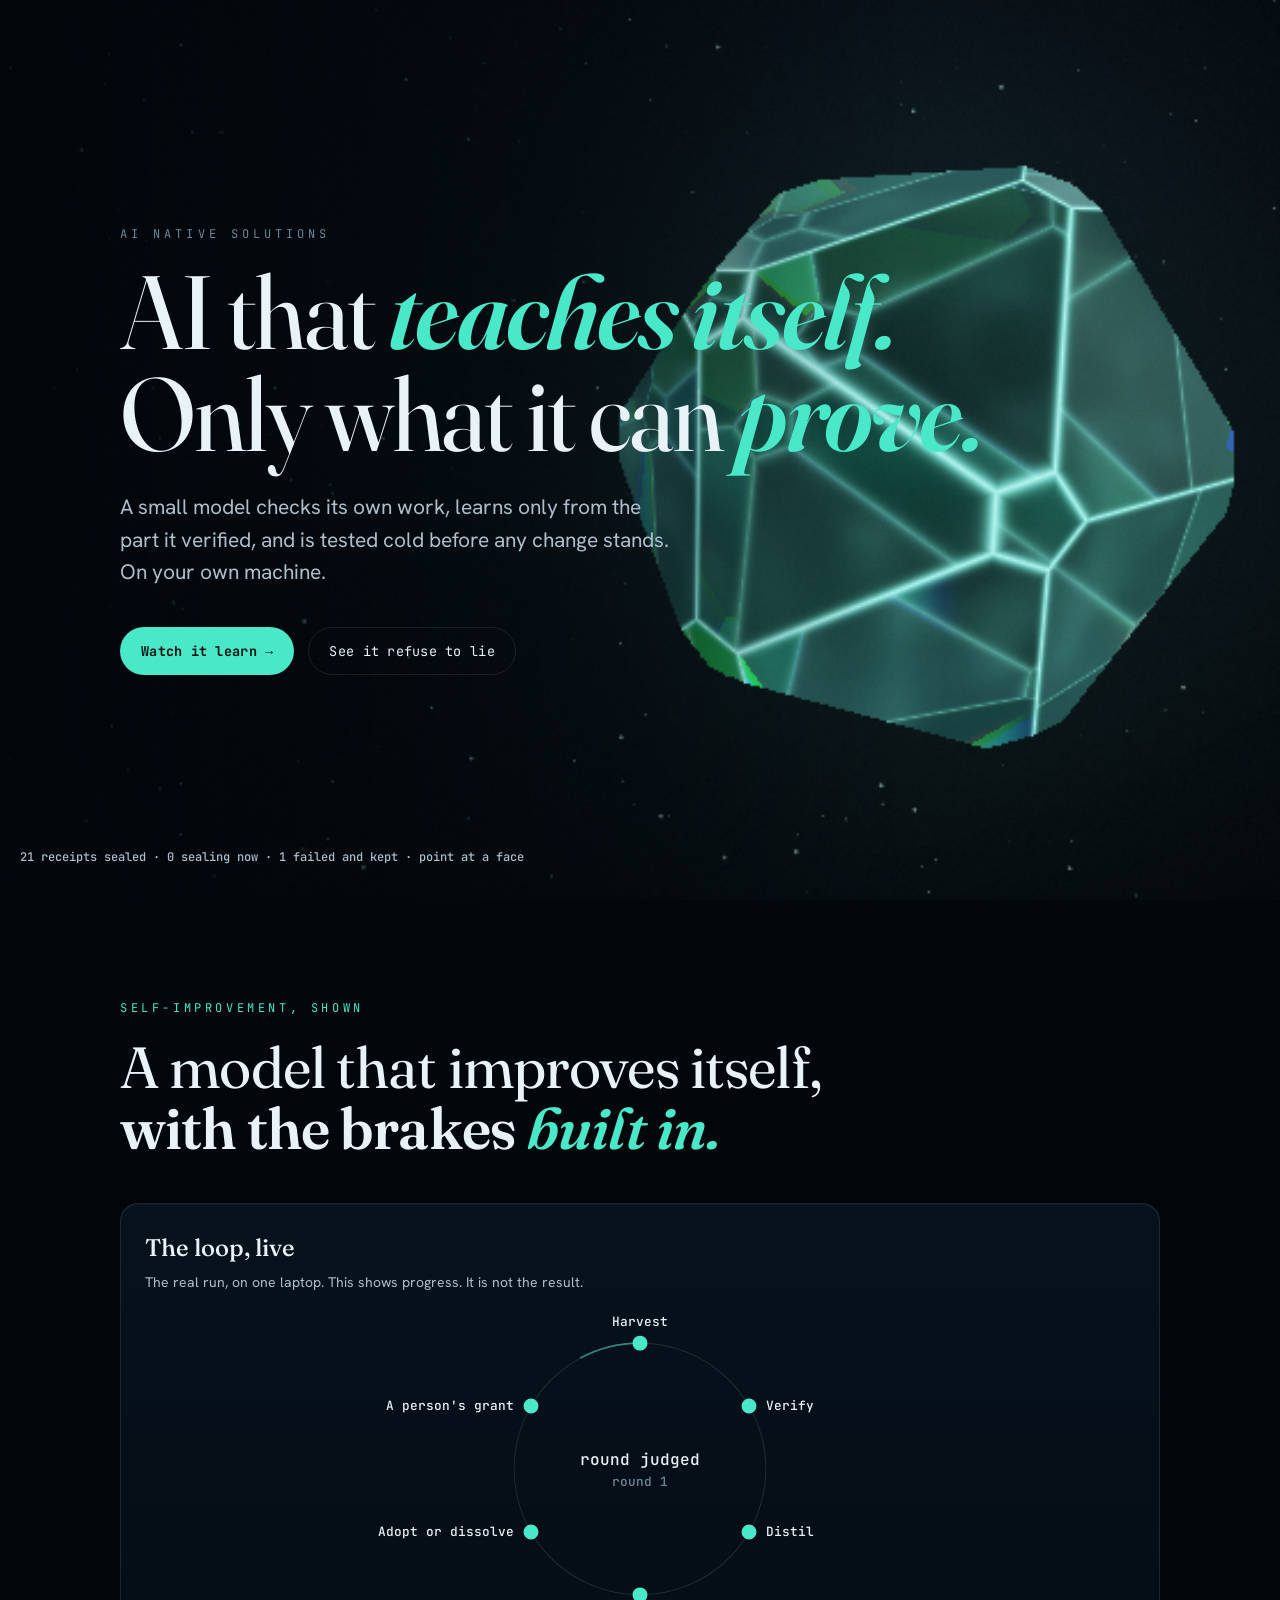
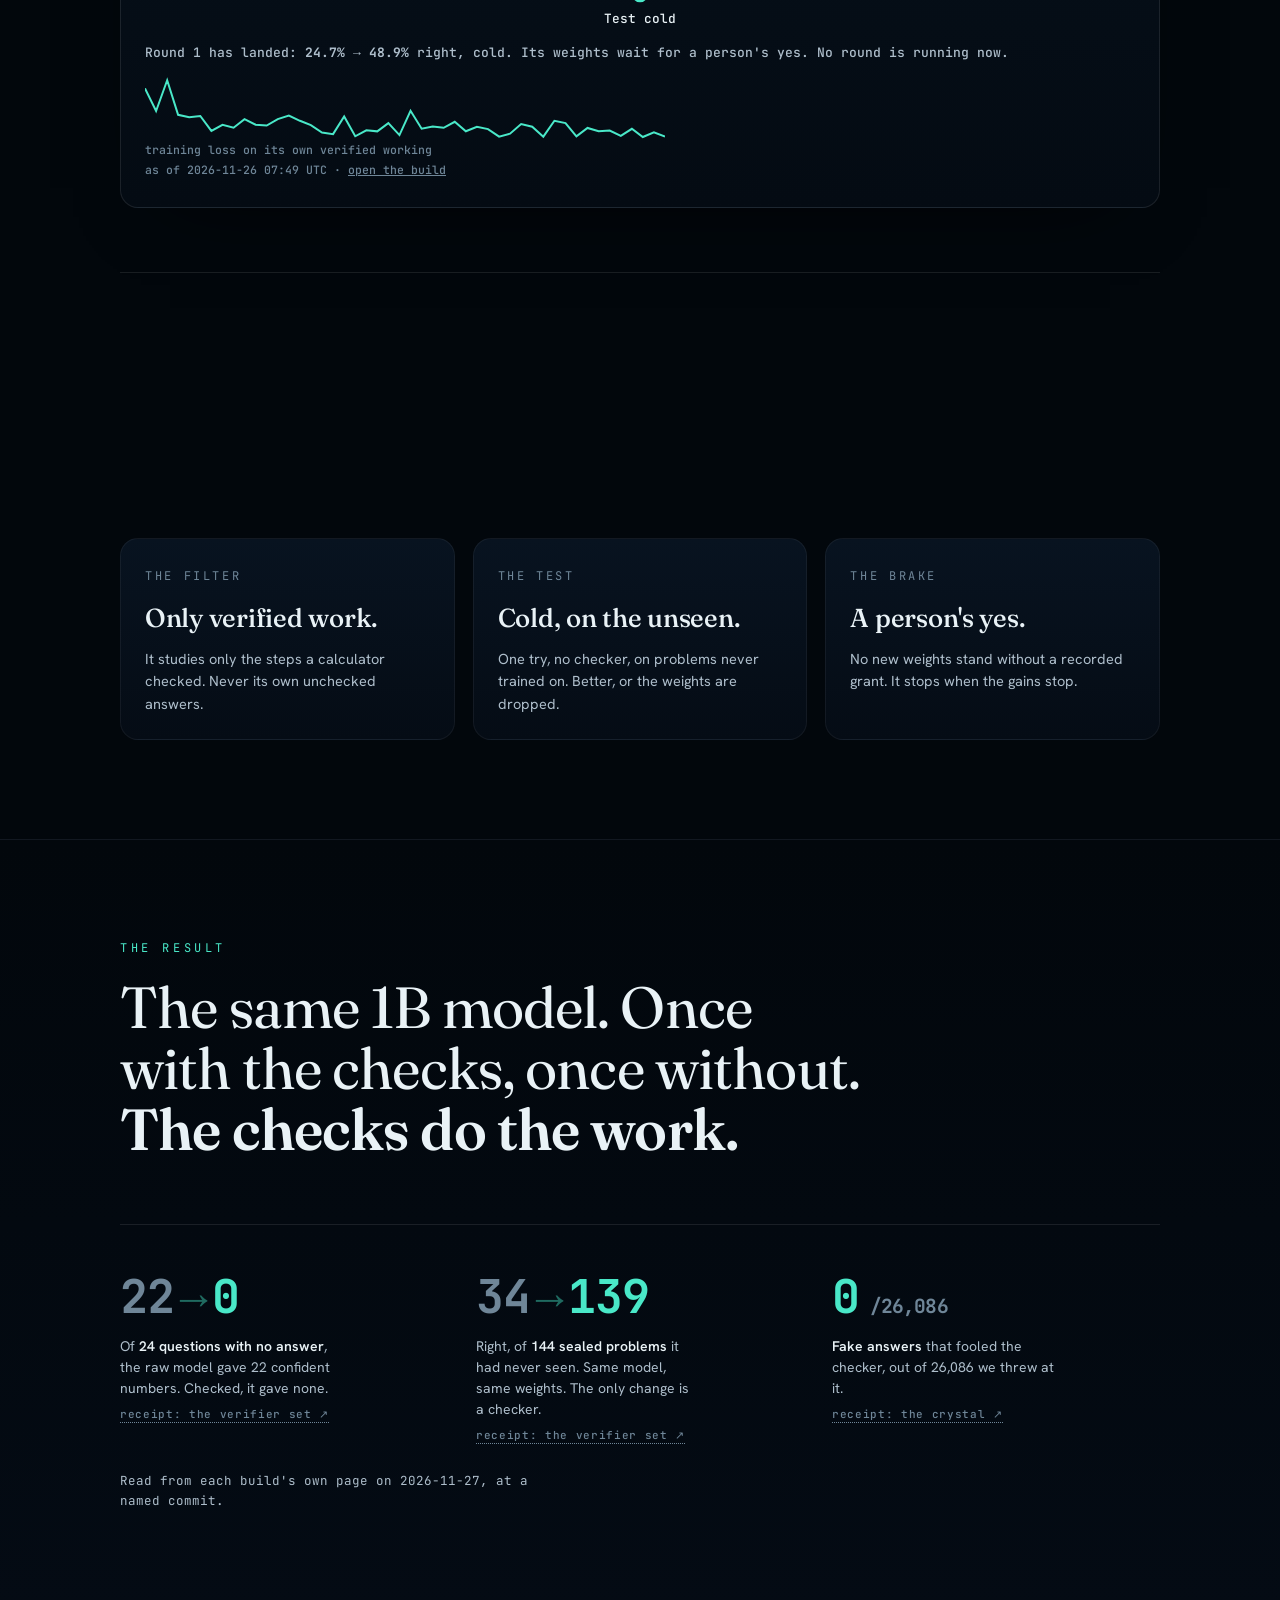
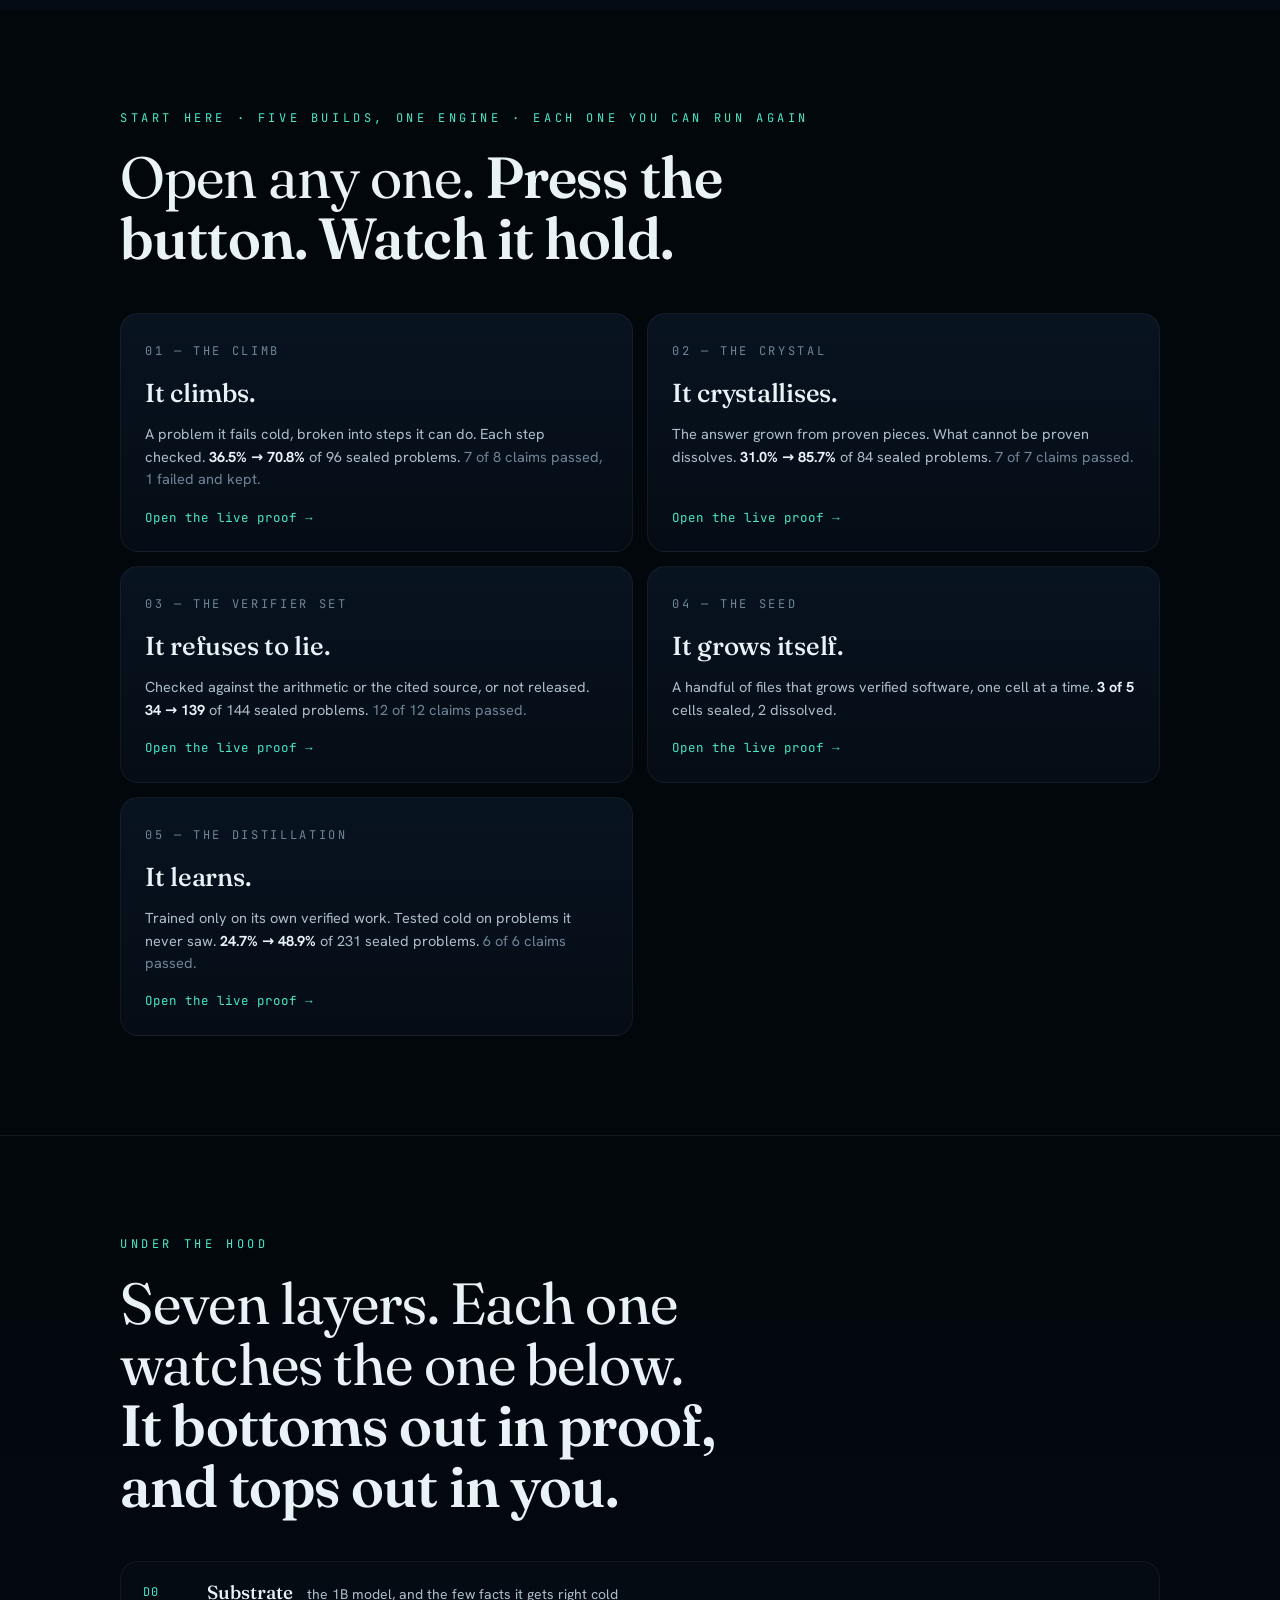
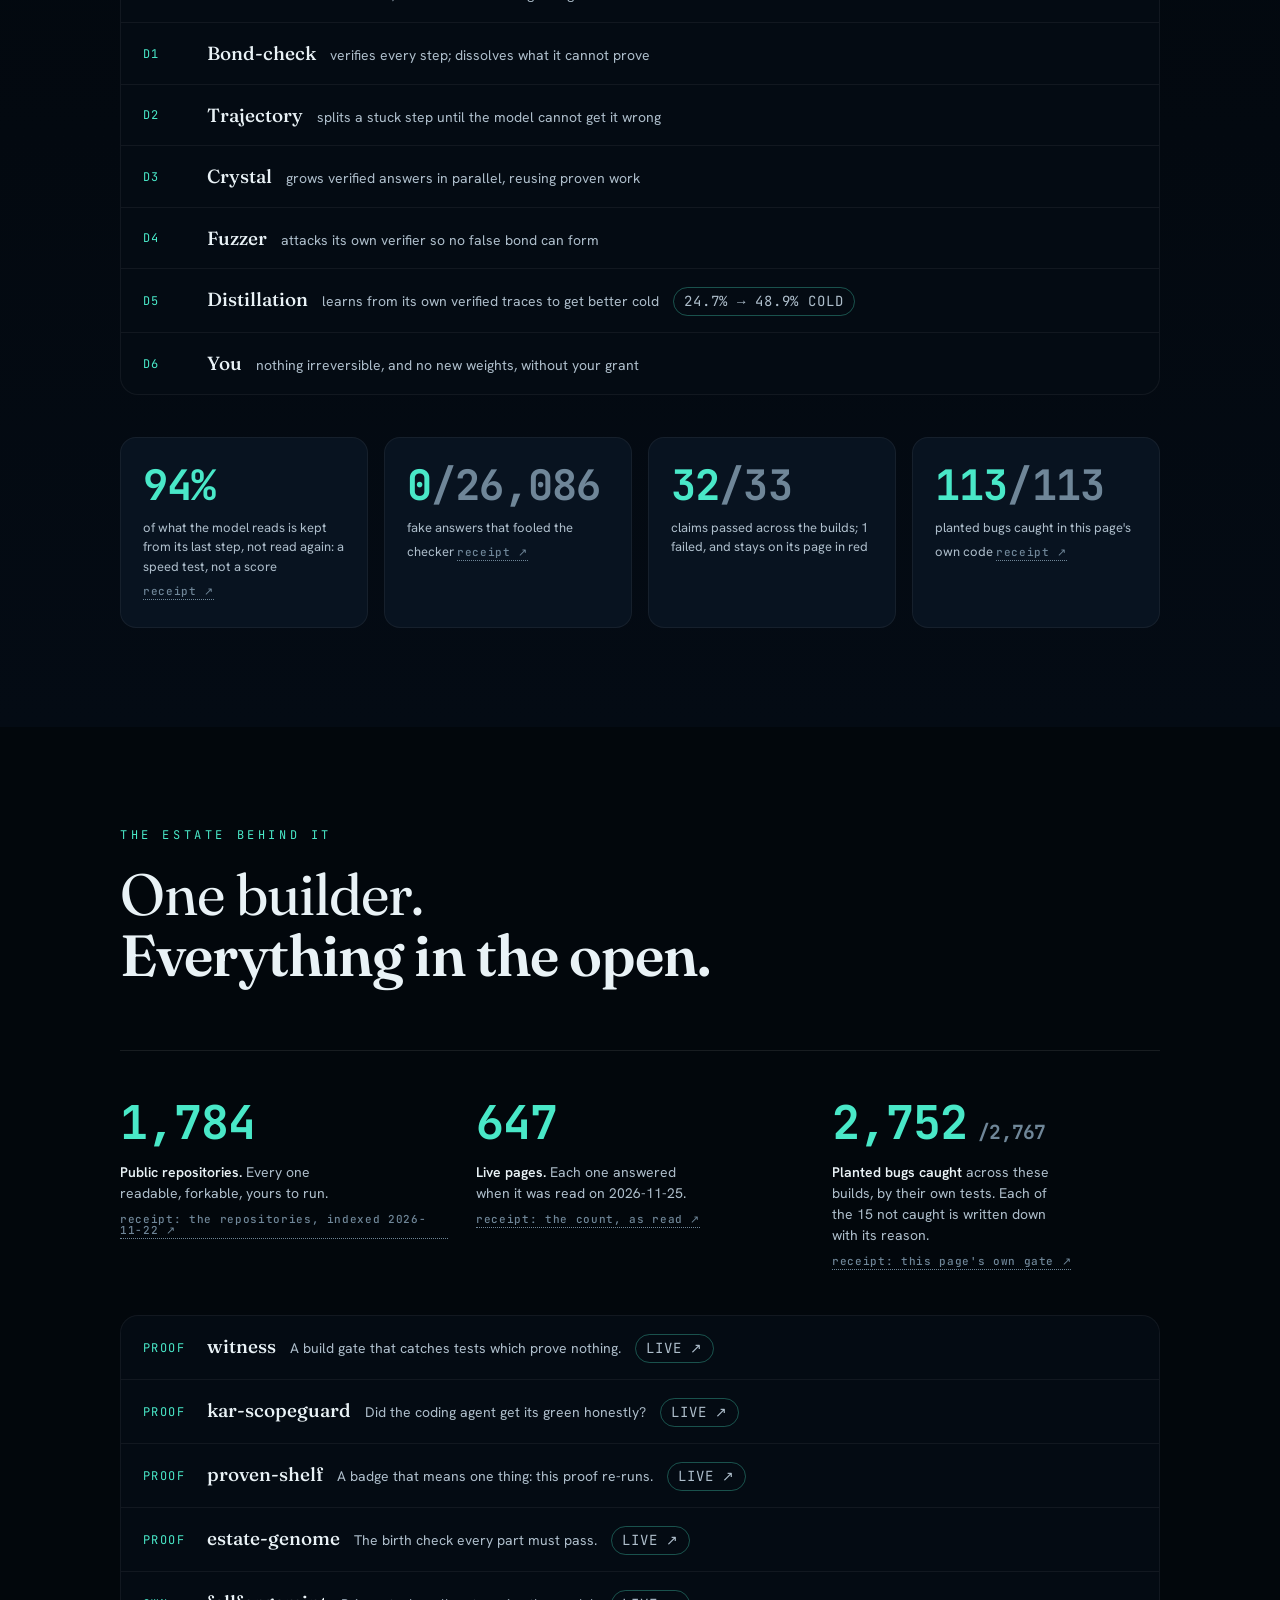
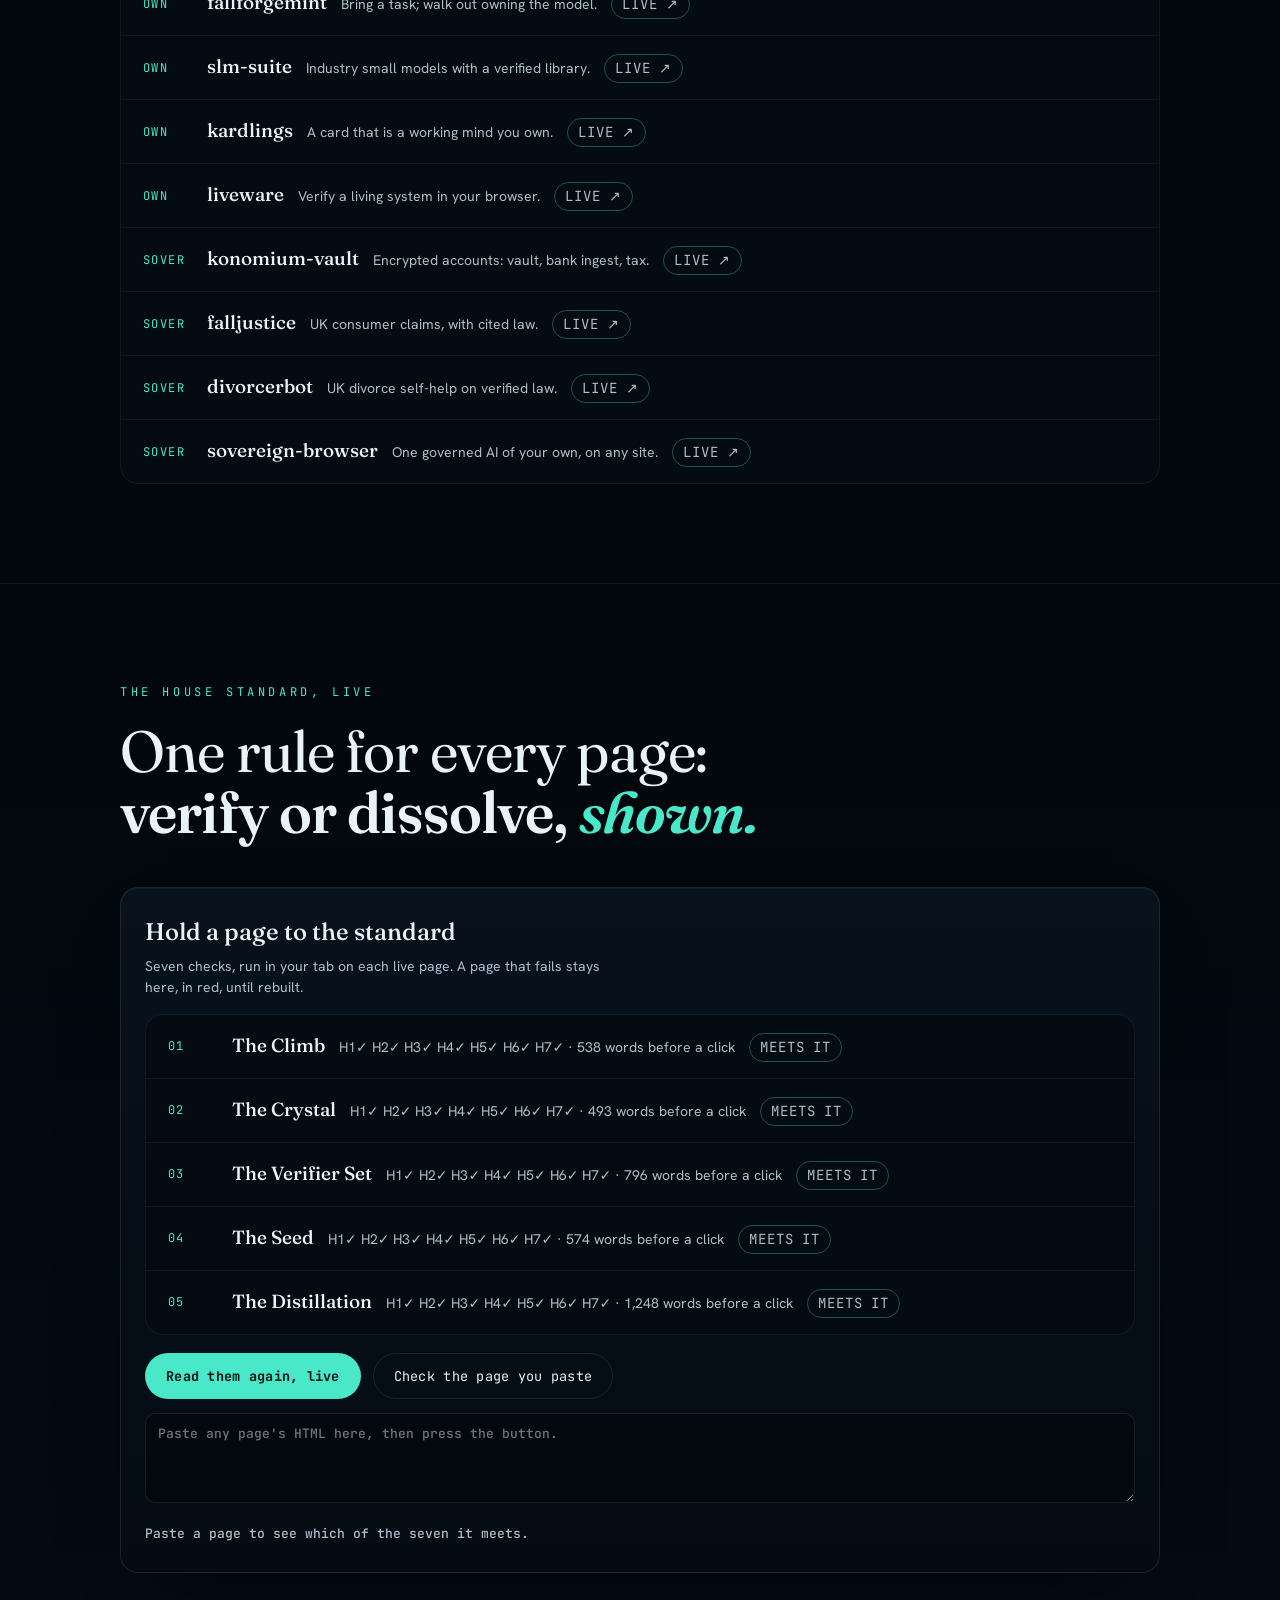
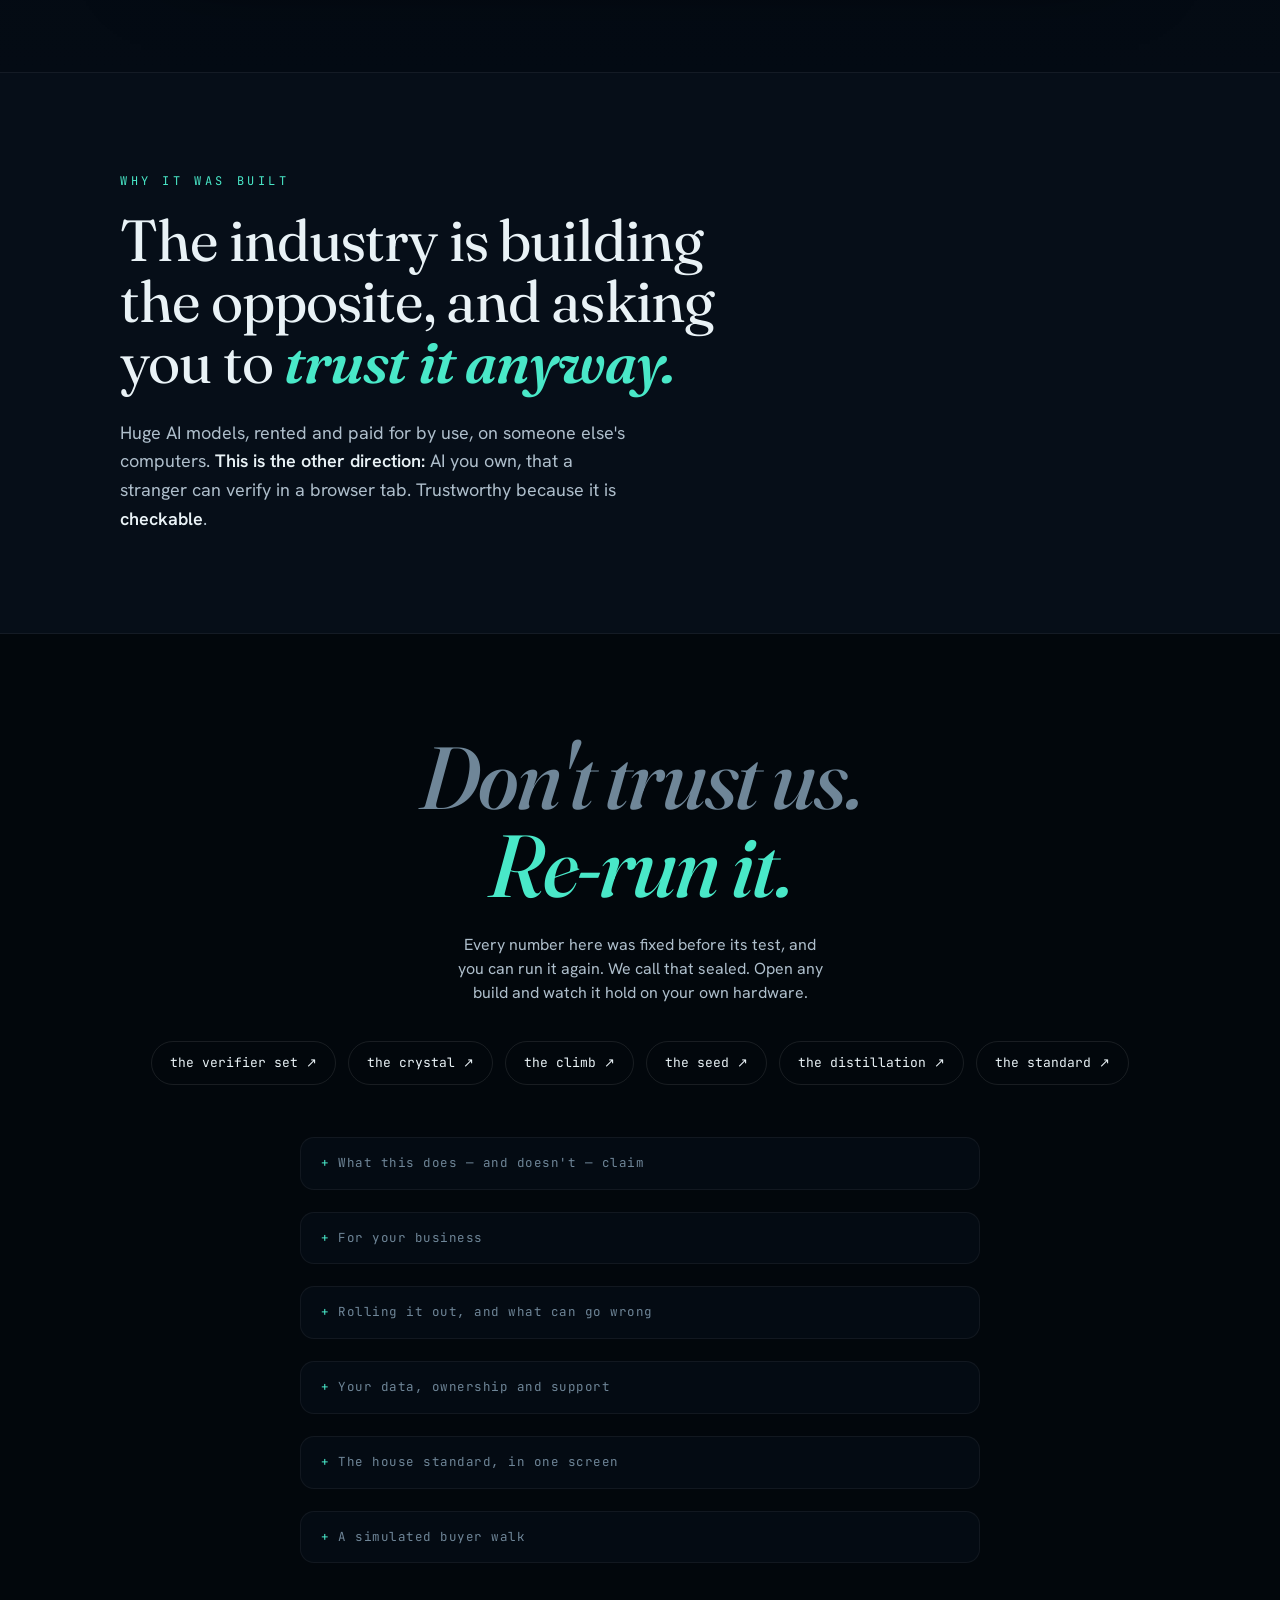
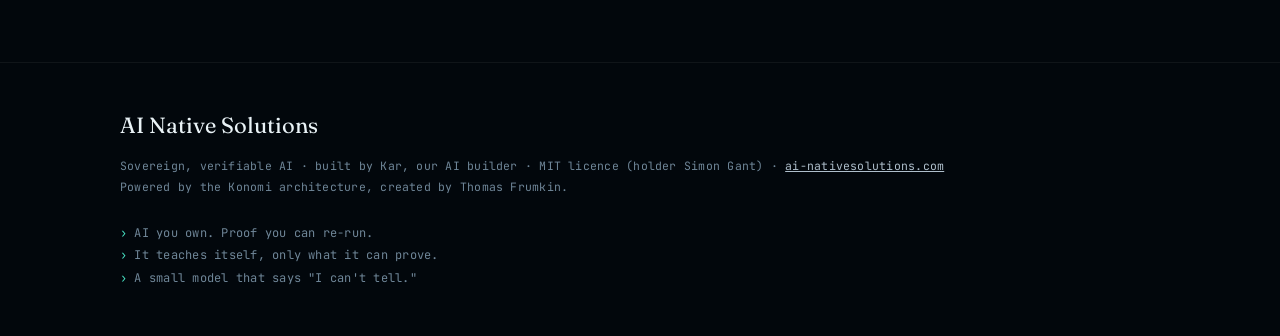
==== commit 022ba331: "Re-read the five flagships: The Distillation's round 1 is granted, and each is read at its current c" ====
--- a/index.html
+++ b/index.html
@@ -202,7 +202,7 @@
     <p class="kline reveal">The result</p>
     <h2 class="claim reveal">The same 1B model. Once with the checks, once without. <b>The checks do the work.</b></h2>
     <div class="stats" id="receipts"><div class="stat reveal"><div class="n"><span class="was">22</span><span class="arrow">→</span><span class="now" data-count="0">0</span></div><div class="lab">Of <b>24 questions with no answer</b>, the raw model gave 22 confident numbers. Checked, it gave none.</div><a class="src" href="https://sjgant80-hub.github.io/the-verifier-set/">receipt: the verifier set ↗</a></div><div class="stat reveal"><div class="n"><span class="was">34</span><span class="arrow">→</span><span class="now" data-count="139">139</span></div><div class="lab">Right, of <b>144 sealed problems</b> it had never seen. Same model, same weights. The only change is a checker.</div><a class="src" href="https://sjgant80-hub.github.io/the-verifier-set/">receipt: the verifier set ↗</a></div><div class="stat reveal"><div class="n"><span class="now" data-count="0">0</span><span class="was" style="font-size:.42em"> /26,086</span></div><div class="lab"><b>Fake answers</b> that fooled the checker, out of 26,086 we threw at it.</div><a class="src" href="https://sjgant80-hub.github.io/the-crystal/">receipt: the crystal ↗</a></div></div>
-    <p class="lede reveal mono" id="readLine" style="font-size:12.5px">Read from each build's own page on 2026-11-26, at a named commit. Reading them again, live…</p>
+    <p class="lede reveal mono" id="readLine" style="font-size:12.5px">Read from each build's own page on 2026-11-27, at a named commit. Reading them again, live…</p>
   </div>
 </section>
 
@@ -227,7 +227,7 @@
   <div class="wrap">
     <p class="kline reveal">The estate behind it</p>
     <h2 class="claim reveal">One builder. <b>Everything in the open.</b></h2>
-    <div class="stats" id="estateStats"><div class="stat reveal"><div class="n"><span class="now" data-count="1,784">1,784</span></div><div class="lab"><b>Public repositories.</b> Every one readable, forkable, yours to run.</div><a class="src" href="https://github.com/sjgant80-hub?tab=repositories">receipt: the repositories, indexed 2026-11-22 ↗</a></div><div class="stat reveal"><div class="n"><span class="now" data-count="647">647</span></div><div class="lab"><b>Live pages.</b> Each one answered when it was read on 2026-11-25.</div><a class="src" href="data/estate.json">receipt: the count, as read ↗</a></div><div class="stat reveal"><div class="n"><span class="now">2,735</span><span class="was" style="font-size:.42em"> /2,750</span></div><div class="lab"><b>Planted bugs caught</b> across these builds, by their own tests. Each of the 15 not caught is written down with its reason.</div><a class="src" href="data/gates.json">receipt: this page's own gate ↗</a></div></div>
+    <div class="stats" id="estateStats"><div class="stat reveal"><div class="n"><span class="now" data-count="1,784">1,784</span></div><div class="lab"><b>Public repositories.</b> Every one readable, forkable, yours to run.</div><a class="src" href="https://github.com/sjgant80-hub?tab=repositories">receipt: the repositories, indexed 2026-11-22 ↗</a></div><div class="stat reveal"><div class="n"><span class="now" data-count="647">647</span></div><div class="lab"><b>Live pages.</b> Each one answered when it was read on 2026-11-25.</div><a class="src" href="data/estate.json">receipt: the count, as read ↗</a></div><div class="stat reveal"><div class="n"><span class="now">2,752</span><span class="was" style="font-size:.42em"> /2,767</span></div><div class="lab"><b>Planted bugs caught</b> across these builds, by their own tests. Each of the 15 not caught is written down with its reason.</div><a class="src" href="data/gates.json">receipt: this page's own gate ↗</a></div></div>
     <div class="stack reveal" id="shelf"><a class="srow" href="https://sjgant80-hub.github.io/witness/" style="text-decoration:none"><div class="d">PROOF</div><div class="nm"><b>witness</b><span>A build gate that catches tests which prove nothing.</span><span class="tag cy">live ↗</span></div></a><a class="srow" href="https://sjgant80-hub.github.io/kar-scopeguard/" style="text-decoration:none"><div class="d">PROOF</div><div class="nm"><b>kar-scopeguard</b><span>Did the coding agent get its green honestly?</span><span class="tag cy">live ↗</span></div></a><a class="srow" href="https://sjgant80-hub.github.io/proven-shelf/" style="text-decoration:none"><div class="d">PROOF</div><div class="nm"><b>proven-shelf</b><span>A badge that means one thing: this proof re-runs.</span><span class="tag cy">live ↗</span></div></a><a class="srow" href="https://sjgant80-hub.github.io/estate-genome/" style="text-decoration:none"><div class="d">PROOF</div><div class="nm"><b>estate-genome</b><span>The birth check every part must pass.</span><span class="tag cy">live ↗</span></div></a><a class="srow" href="https://sjgant80-hub.github.io/fallforgemint/" style="text-decoration:none"><div class="d">OWN</div><div class="nm"><b>fallforgemint</b><span>Bring a task; walk out owning the model.</span><span class="tag cy">live ↗</span></div></a><a class="srow" href="https://sjgant80-hub.github.io/slm-suite/" style="text-decoration:none"><div class="d">OWN</div><div class="nm"><b>slm-suite</b><span>Industry small models with a verified library.</span><span class="tag cy">live ↗</span></div></a><a class="srow" href="https://sjgant80-hub.github.io/kardlings/" style="text-decoration:none"><div class="d">OWN</div><div class="nm"><b>kardlings</b><span>A card that is a working mind you own.</span><span class="tag cy">live ↗</span></div></a><a class="srow" href="https://sjgant80-hub.github.io/liveware/" style="text-decoration:none"><div class="d">OWN</div><div class="nm"><b>liveware</b><span>Verify a living system in your browser.</span><span class="tag cy">live ↗</span></div></a><a class="srow" href="https://sjgant80-hub.github.io/konomium-vault/" style="text-decoration:none"><div class="d">SOVER</div><div class="nm"><b>konomium-vault</b><span>Encrypted accounts: vault, bank ingest, tax.</span><span class="tag cy">live ↗</span></div></a><a class="srow" href="https://sjgant80-hub.github.io/falljustice/" style="text-decoration:none"><div class="d">SOVER</div><div class="nm"><b>falljustice</b><span>UK consumer claims, with cited law.</span><span class="tag cy">live ↗</span></div></a><a class="srow" href="https://sjgant80-hub.github.io/divorcerbot/" style="text-decoration:none"><div class="d">SOVER</div><div class="nm"><b>divorcerbot</b><span>UK divorce self-help on verified law.</span><span class="tag cy">live ↗</span></div></a><a class="srow" href="https://sjgant80-hub.github.io/sovereign-browser/" style="text-decoration:none"><div class="d">SOVER</div><div class="nm"><b>sovereign-browser</b><span>One governed AI of your own, on any site.</span><span class="tag cy">live ↗</span></div></a></div>
   </div>
 </section>
@@ -239,7 +239,7 @@
     <div class="glass reveal">
       <h3>Hold a page to the standard</h3>
       <p class="hint">Seven checks, run in your tab on each live page. A page that fails stays here, in red, until rebuilt.</p>
-      <div class="stack" style="margin-top:0" id="wall"><div class="srow "><div class="d">01</div><div class="nm"><b>The Climb</b><span><span class="pass" title="crystal hero, 2 receipts, 8 stack rows, 6 controls on the glass, 11 expanders">H1✓</span> <span class="pass" title="538 words before any click (at most 1250); the longest paragraph is 26 words (at most 45)">H2✓</span> <span class="pass" title="2 of 2 receipts carry their source, or say they are still sealing">H3✓</span> <span class="pass" title="no placeholder on the page; no id used twice">H4✓</span> <span class="pass" title="39 limits behind a click (at least 3); a failure or an unfinished part is shown as one">H5✓</span> <span class="pass" title="4 of 4 house colours, 3 of 3 house faces">H6✓</span> <span class="pass" title="the credit line is on the page; no price; no private shorthand">H7✓</span> · 538 words before a click</span><span class="tag cy">meets it</span></div></div><div class="srow "><div class="d">02</div><div class="nm"><b>The Crystal</b><span><span class="pass" title="crystal hero, 3 receipts, 7 stack rows, 6 controls on the glass, 10 expanders">H1✓</span> <span class="pass" title="493 words before any click (at most 1250); the longest paragraph is 18 words (at most 45)">H2✓</span> <span class="pass" title="3 of 3 receipts carry their source, or say they are still sealing">H3✓</span> <span class="pass" title="no placeholder on the page; no id used twice">H4✓</span> <span class="pass" title="30 limits behind a click (at least 3); a failure or an unfinished part is shown as one">H5✓</span> <span class="pass" title="4 of 4 house colours, 3 of 3 house faces">H6✓</span> <span class="pass" title="the credit line is on the page; no price; no private shorthand">H7✓</span> · 493 words before a click</span><span class="tag cy">meets it</span></div></div><div class="srow "><div class="d">03</div><div class="nm"><b>The Verifier Set</b><span><span class="pass" title="crystal hero, 3 receipts, 12 stack rows, 6 controls on the glass, 10 expanders">H1✓</span> <span class="pass" title="796 words before any click (at most 1250); the longest paragraph is 20 words (at most 45)">H2✓</span> <span class="pass" title="3 of 3 receipts carry their source, or say they are still sealing">H3✓</span> <span class="pass" title="no placeholder on the page; no id used twice">H4✓</span> <span class="pass" title="41 limits behind a click (at least 3); a failure or an unfinished part is shown as one">H5✓</span> <span class="pass" title="4 of 4 house colours, 3 of 3 house faces">H6✓</span> <span class="pass" title="the credit line is on the page; no price; no private shorthand">H7✓</span> · 796 words before a click</span><span class="tag cy">meets it</span></div></div><div class="srow "><div class="d">04</div><div class="nm"><b>The Seed</b><span><span class="pass" title="crystal hero, 5 receipts, 10 stack rows, 4 controls on the glass, 9 expanders">H1✓</span> <span class="pass" title="574 words before any click (at most 1250); the longest paragraph is 28 words (at most 45)">H2✓</span> <span class="pass" title="5 of 5 receipts carry their source, or say they are still sealing">H3✓</span> <span class="pass" title="no placeholder on the page; no id used twice">H4✓</span> <span class="pass" title="23 limits behind a click (at least 3); a failure or an unfinished part is shown as one">H5✓</span> <span class="pass" title="4 of 4 house colours, 3 of 3 house faces">H6✓</span> <span class="pass" title="the credit line is on the page; no price; no private shorthand">H7✓</span> · 574 words before a click</span><span class="tag cy">meets it</span></div></div><div class="srow "><div class="d">05</div><div class="nm"><b>The Distillation</b><span><span class="pass" title="crystal hero, 3 receipts, 23 stack rows, 20 controls on the glass, 11 expanders">H1✓</span> <span class="pass" title="1155 words before any click (at most 1250); the longest paragraph is 27 words (at most 45)">H2✓</span> <span class="pass" title="3 of 3 receipts carry their source, or say they are still sealing">H3✓</span> <span class="pass" title="no placeholder on the page; no id used twice">H4✓</span> <span class="pass" title="34 limits behind a click (at least 3); a failure or an unfinished part is shown as one">H5✓</span> <span class="pass" title="4 of 4 house colours, 3 of 3 house faces">H6✓</span> <span class="pass" title="the credit line is on the page; no price; no private shorthand">H7✓</span> · 1,155 words before a click</span><span class="tag cy">meets it</span></div></div></div>
+      <div class="stack" style="margin-top:0" id="wall"><div class="srow "><div class="d">01</div><div class="nm"><b>The Climb</b><span><span class="pass" title="crystal hero, 2 receipts, 8 stack rows, 6 controls on the glass, 11 expanders">H1✓</span> <span class="pass" title="538 words before any click (at most 1250); the longest paragraph is 26 words (at most 45)">H2✓</span> <span class="pass" title="2 of 2 receipts carry their source, or say they are still sealing">H3✓</span> <span class="pass" title="no placeholder on the page; no id used twice">H4✓</span> <span class="pass" title="39 limits behind a click (at least 3); a failure or an unfinished part is shown as one">H5✓</span> <span class="pass" title="4 of 4 house colours, 3 of 3 house faces">H6✓</span> <span class="pass" title="the credit line is on the page; no price; no private shorthand">H7✓</span> · 538 words before a click</span><span class="tag cy">meets it</span></div></div><div class="srow "><div class="d">02</div><div class="nm"><b>The Crystal</b><span><span class="pass" title="crystal hero, 3 receipts, 7 stack rows, 6 controls on the glass, 10 expanders">H1✓</span> <span class="pass" title="493 words before any click (at most 1250); the longest paragraph is 18 words (at most 45)">H2✓</span> <span class="pass" title="3 of 3 receipts carry their source, or say they are still sealing">H3✓</span> <span class="pass" title="no placeholder on the page; no id used twice">H4✓</span> <span class="pass" title="30 limits behind a click (at least 3); a failure or an unfinished part is shown as one">H5✓</span> <span class="pass" title="4 of 4 house colours, 3 of 3 house faces">H6✓</span> <span class="pass" title="the credit line is on the page; no price; no private shorthand">H7✓</span> · 493 words before a click</span><span class="tag cy">meets it</span></div></div><div class="srow "><div class="d">03</div><div class="nm"><b>The Verifier Set</b><span><span class="pass" title="crystal hero, 3 receipts, 12 stack rows, 6 controls on the glass, 10 expanders">H1✓</span> <span class="pass" title="796 words before any click (at most 1250); the longest paragraph is 20 words (at most 45)">H2✓</span> <span class="pass" title="3 of 3 receipts carry their source, or say they are still sealing">H3✓</span> <span class="pass" title="no placeholder on the page; no id used twice">H4✓</span> <span class="pass" title="41 limits behind a click (at least 3); a failure or an unfinished part is shown as one">H5✓</span> <span class="pass" title="4 of 4 house colours, 3 of 3 house faces">H6✓</span> <span class="pass" title="the credit line is on the page; no price; no private shorthand">H7✓</span> · 796 words before a click</span><span class="tag cy">meets it</span></div></div><div class="srow "><div class="d">04</div><div class="nm"><b>The Seed</b><span><span class="pass" title="crystal hero, 5 receipts, 10 stack rows, 4 controls on the glass, 9 expanders">H1✓</span> <span class="pass" title="574 words before any click (at most 1250); the longest paragraph is 28 words (at most 45)">H2✓</span> <span class="pass" title="5 of 5 receipts carry their source, or say they are still sealing">H3✓</span> <span class="pass" title="no placeholder on the page; no id used twice">H4✓</span> <span class="pass" title="23 limits behind a click (at least 3); a failure or an unfinished part is shown as one">H5✓</span> <span class="pass" title="4 of 4 house colours, 3 of 3 house faces">H6✓</span> <span class="pass" title="the credit line is on the page; no price; no private shorthand">H7✓</span> · 574 words before a click</span><span class="tag cy">meets it</span></div></div><div class="srow "><div class="d">05</div><div class="nm"><b>The Distillation</b><span><span class="pass" title="crystal hero, 3 receipts, 24 stack rows, 20 controls on the glass, 12 expanders">H1✓</span> <span class="pass" title="1248 words before any click (at most 1250); the longest paragraph is 32 words (at most 45)">H2✓</span> <span class="pass" title="3 of 3 receipts carry their source, or say they are still sealing">H3✓</span> <span class="pass" title="no placeholder on the page; no id used twice">H4✓</span> <span class="pass" title="48 limits behind a click (at least 3); a failure or an unfinished part is shown as one">H5✓</span> <span class="pass" title="4 of 4 house colours, 3 of 3 house faces">H6✓</span> <span class="pass" title="the credit line is on the page; no price; no private shorthand">H7✓</span> · 1,248 words before a click</span><span class="tag cy">meets it</span></div></div></div>
       <div class="row" style="margin-top:18px"><button id="recheck" class="btn primary" type="button">Read them again, live</button><button id="tryPage" class="btn ghost" type="button">Check the page you paste</button></div>
       <textarea id="paste" spellcheck="false" aria-label="Any page's HTML" placeholder="Paste any page's HTML here, then press the button." style="margin-top:14px;min-height:90px"></textarea>
       <p class="out" id="pasteOut" aria-live="polite">Paste a page to see which of the seven it meets.</p>
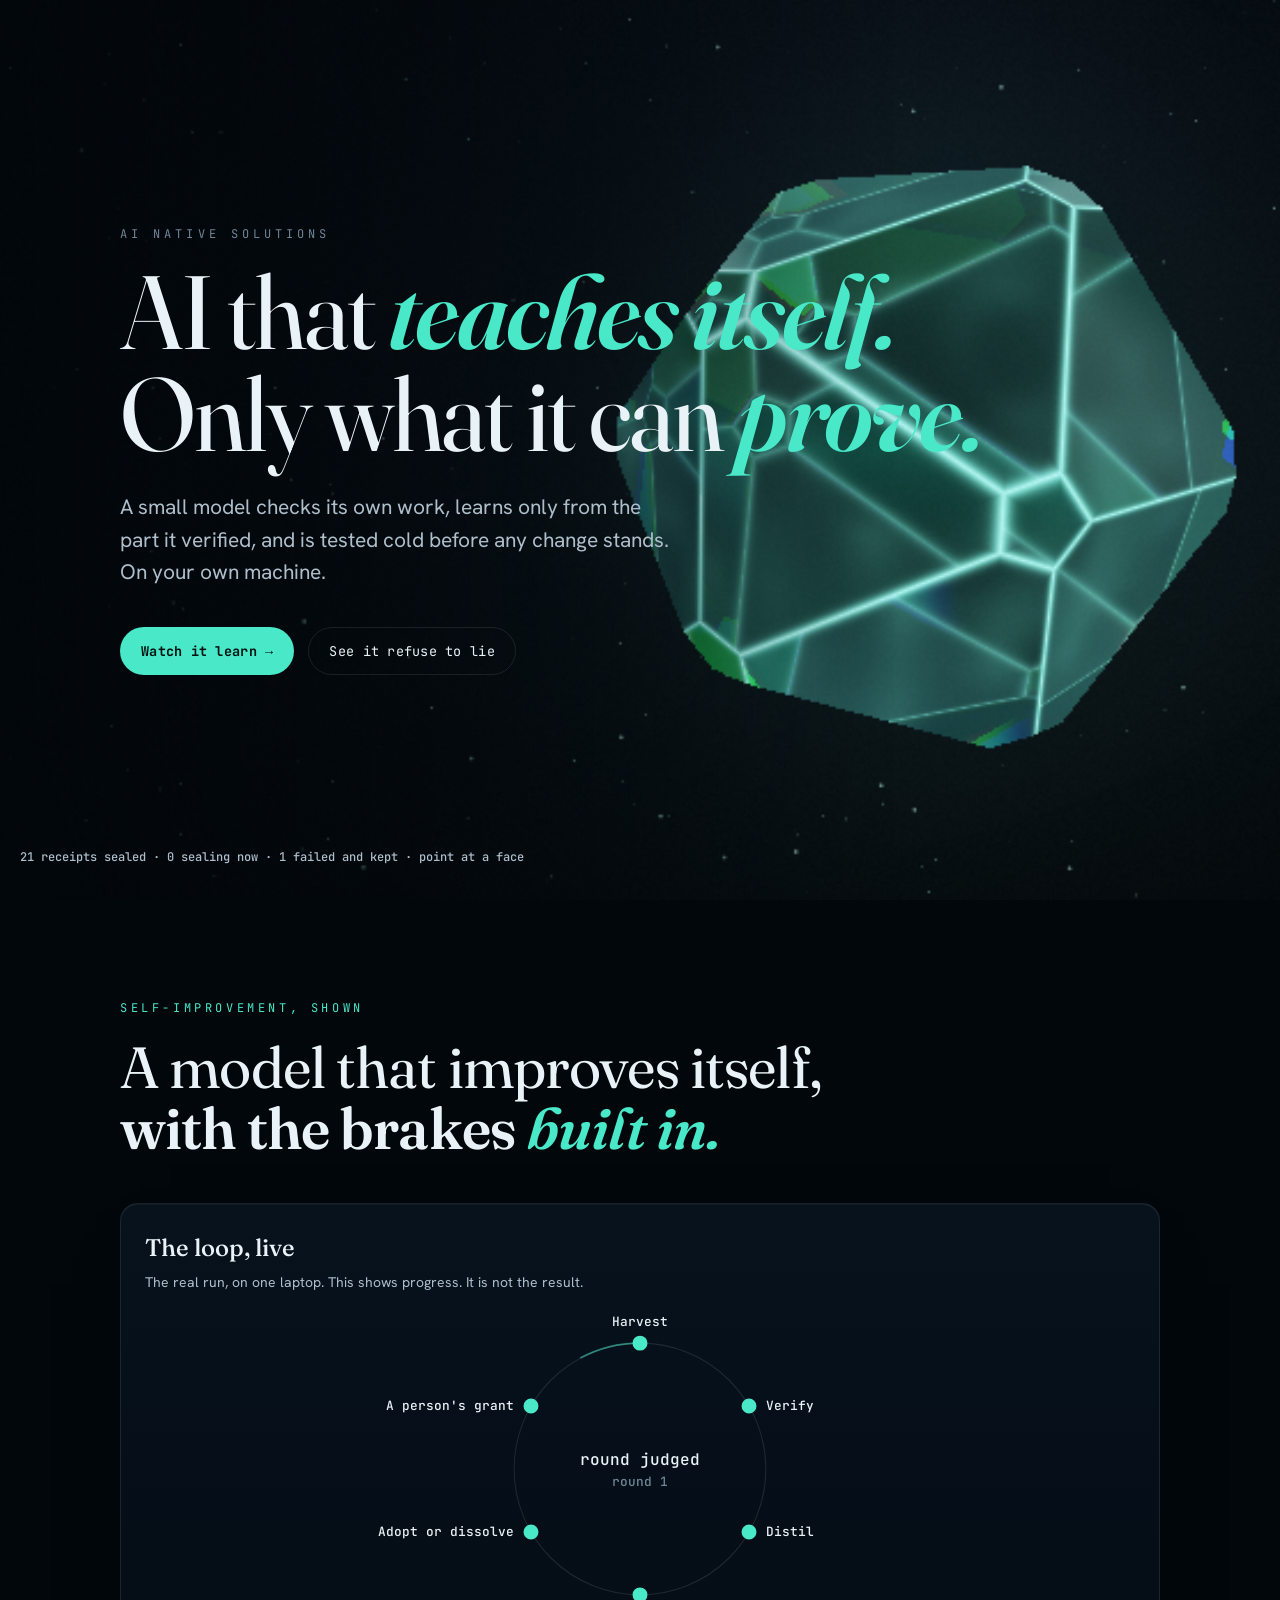
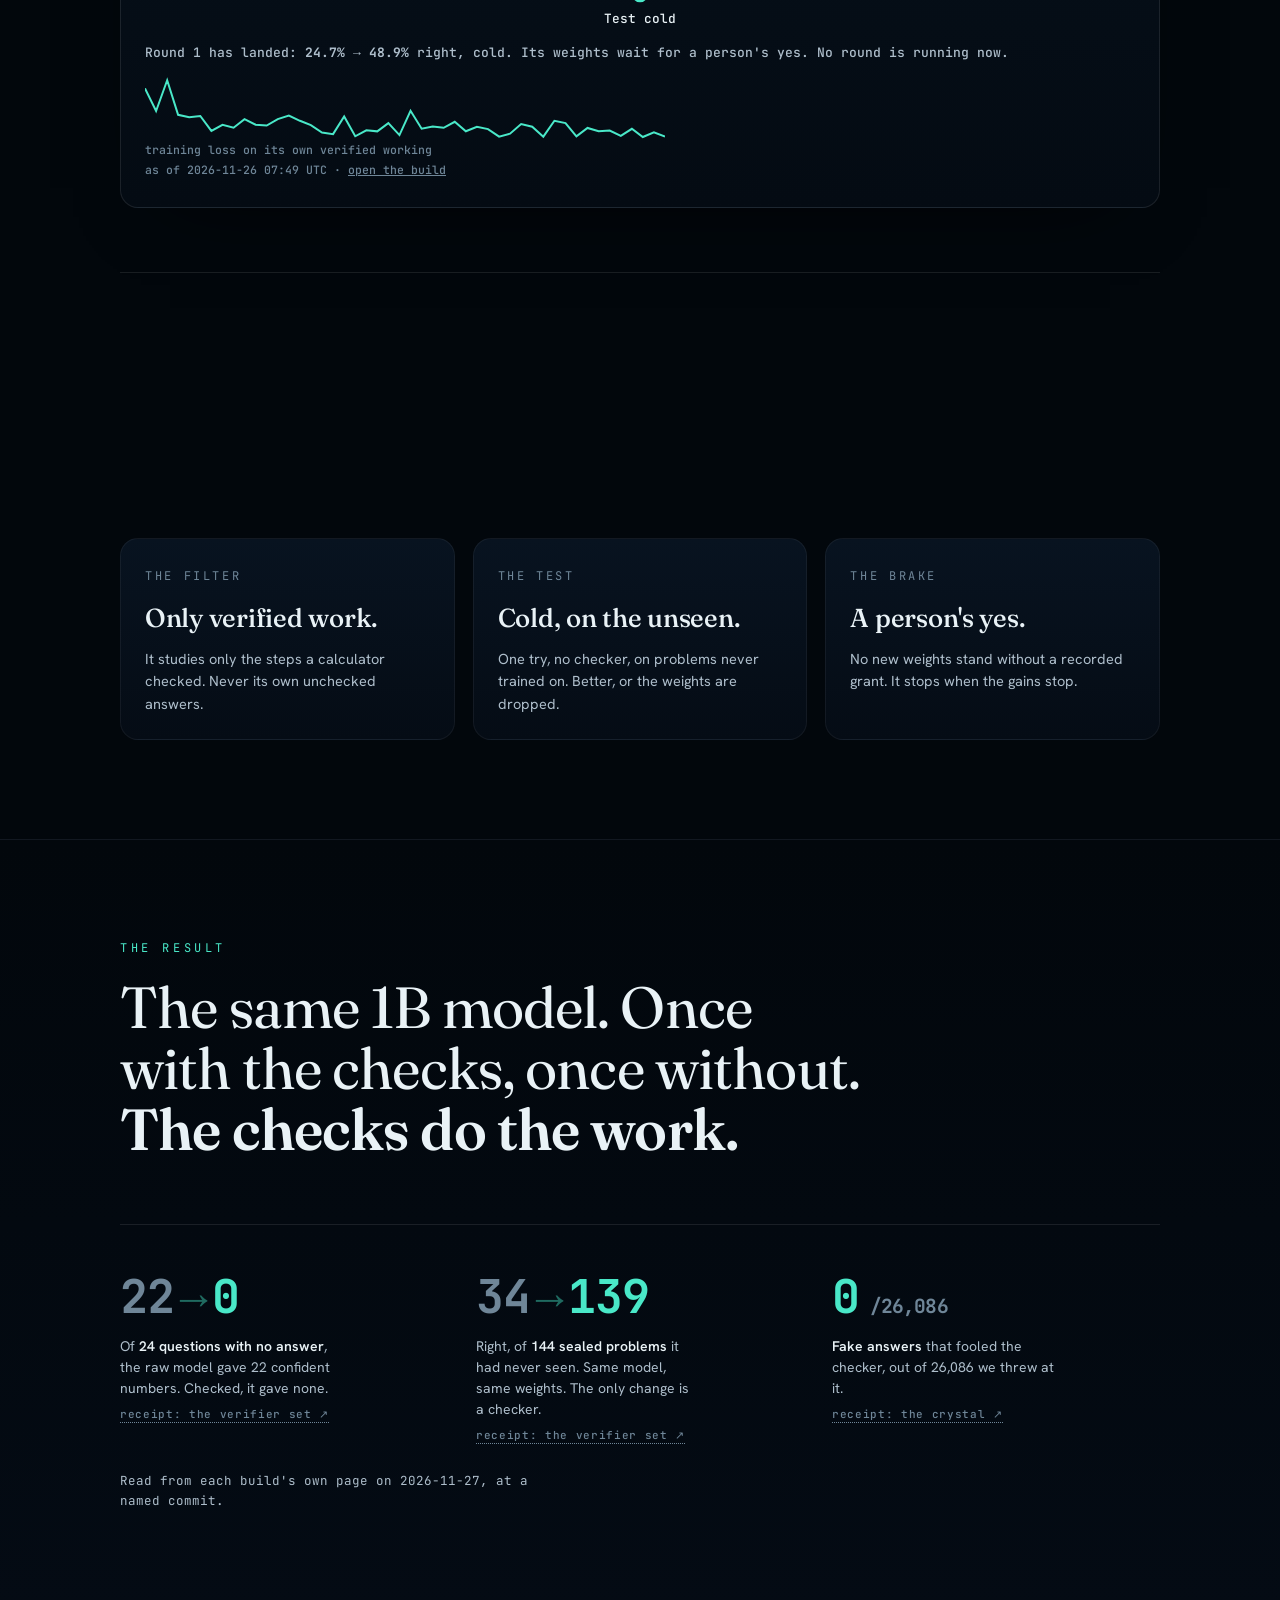
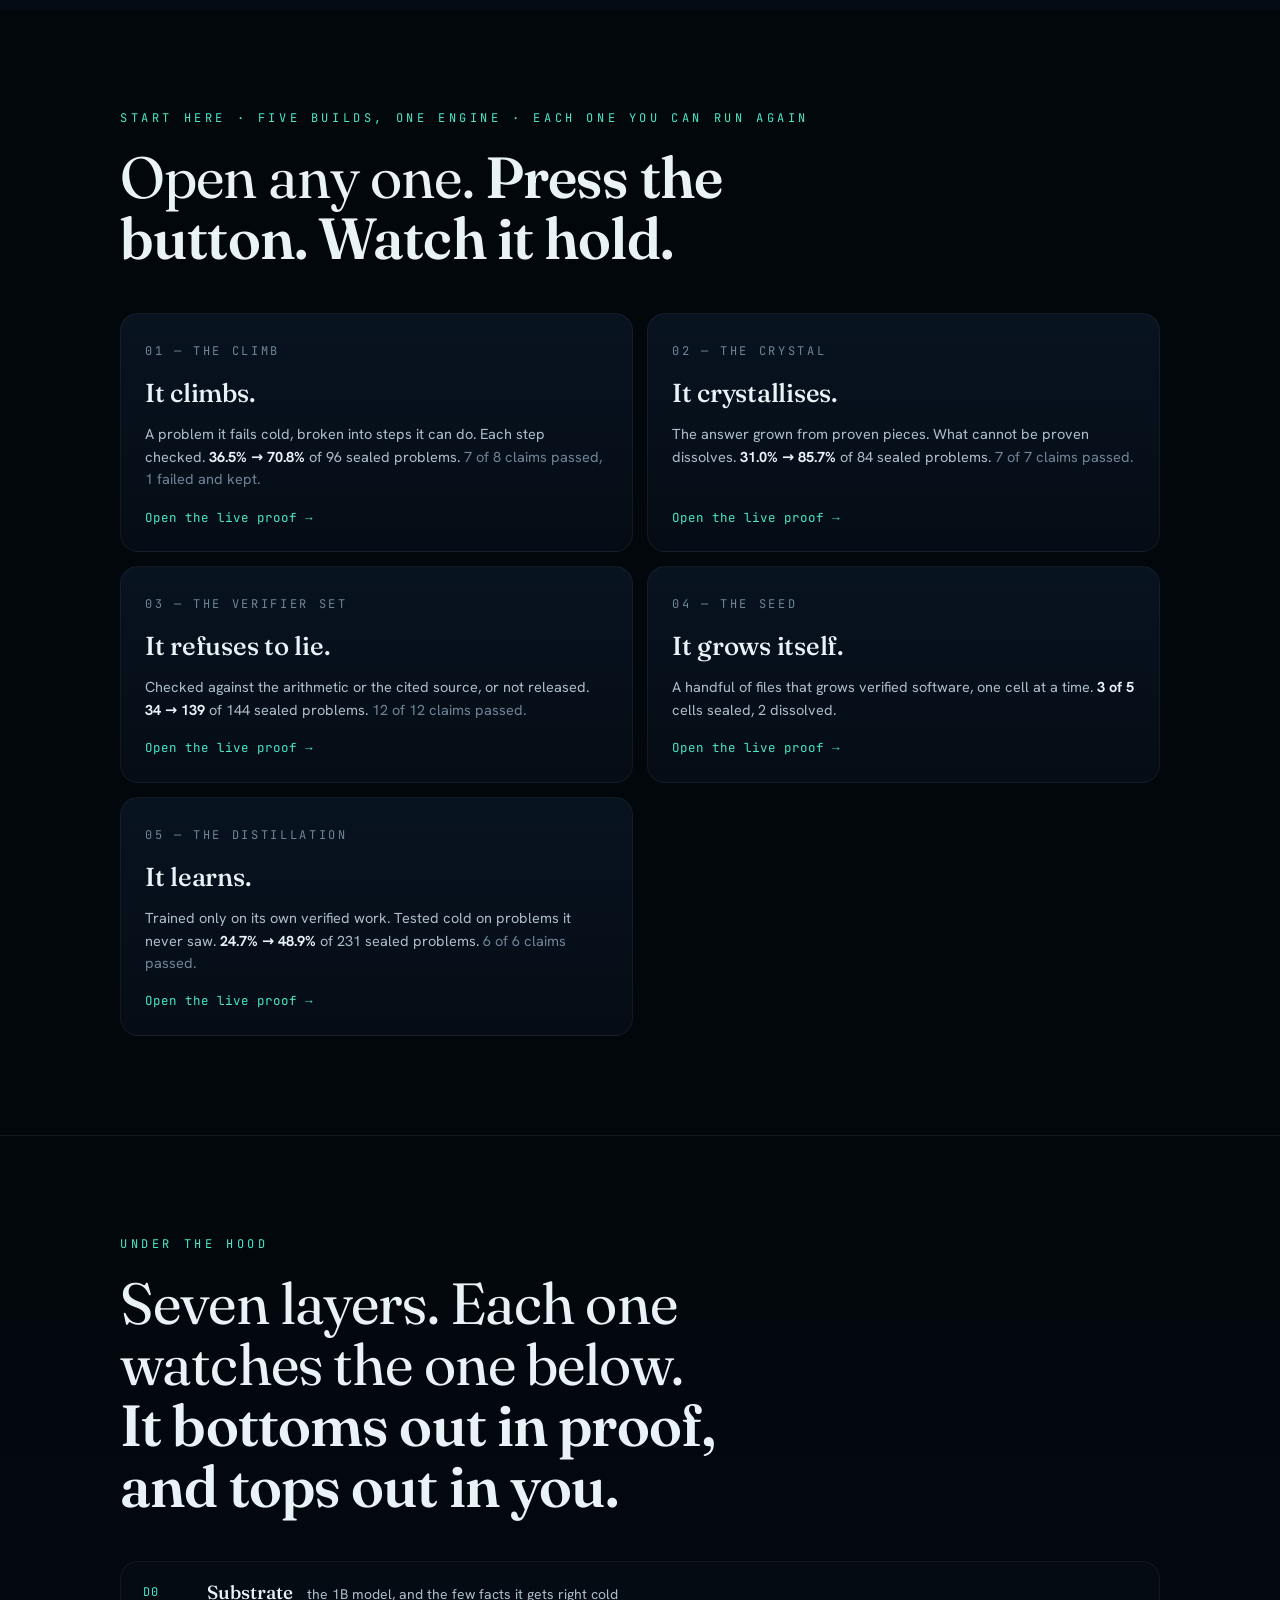
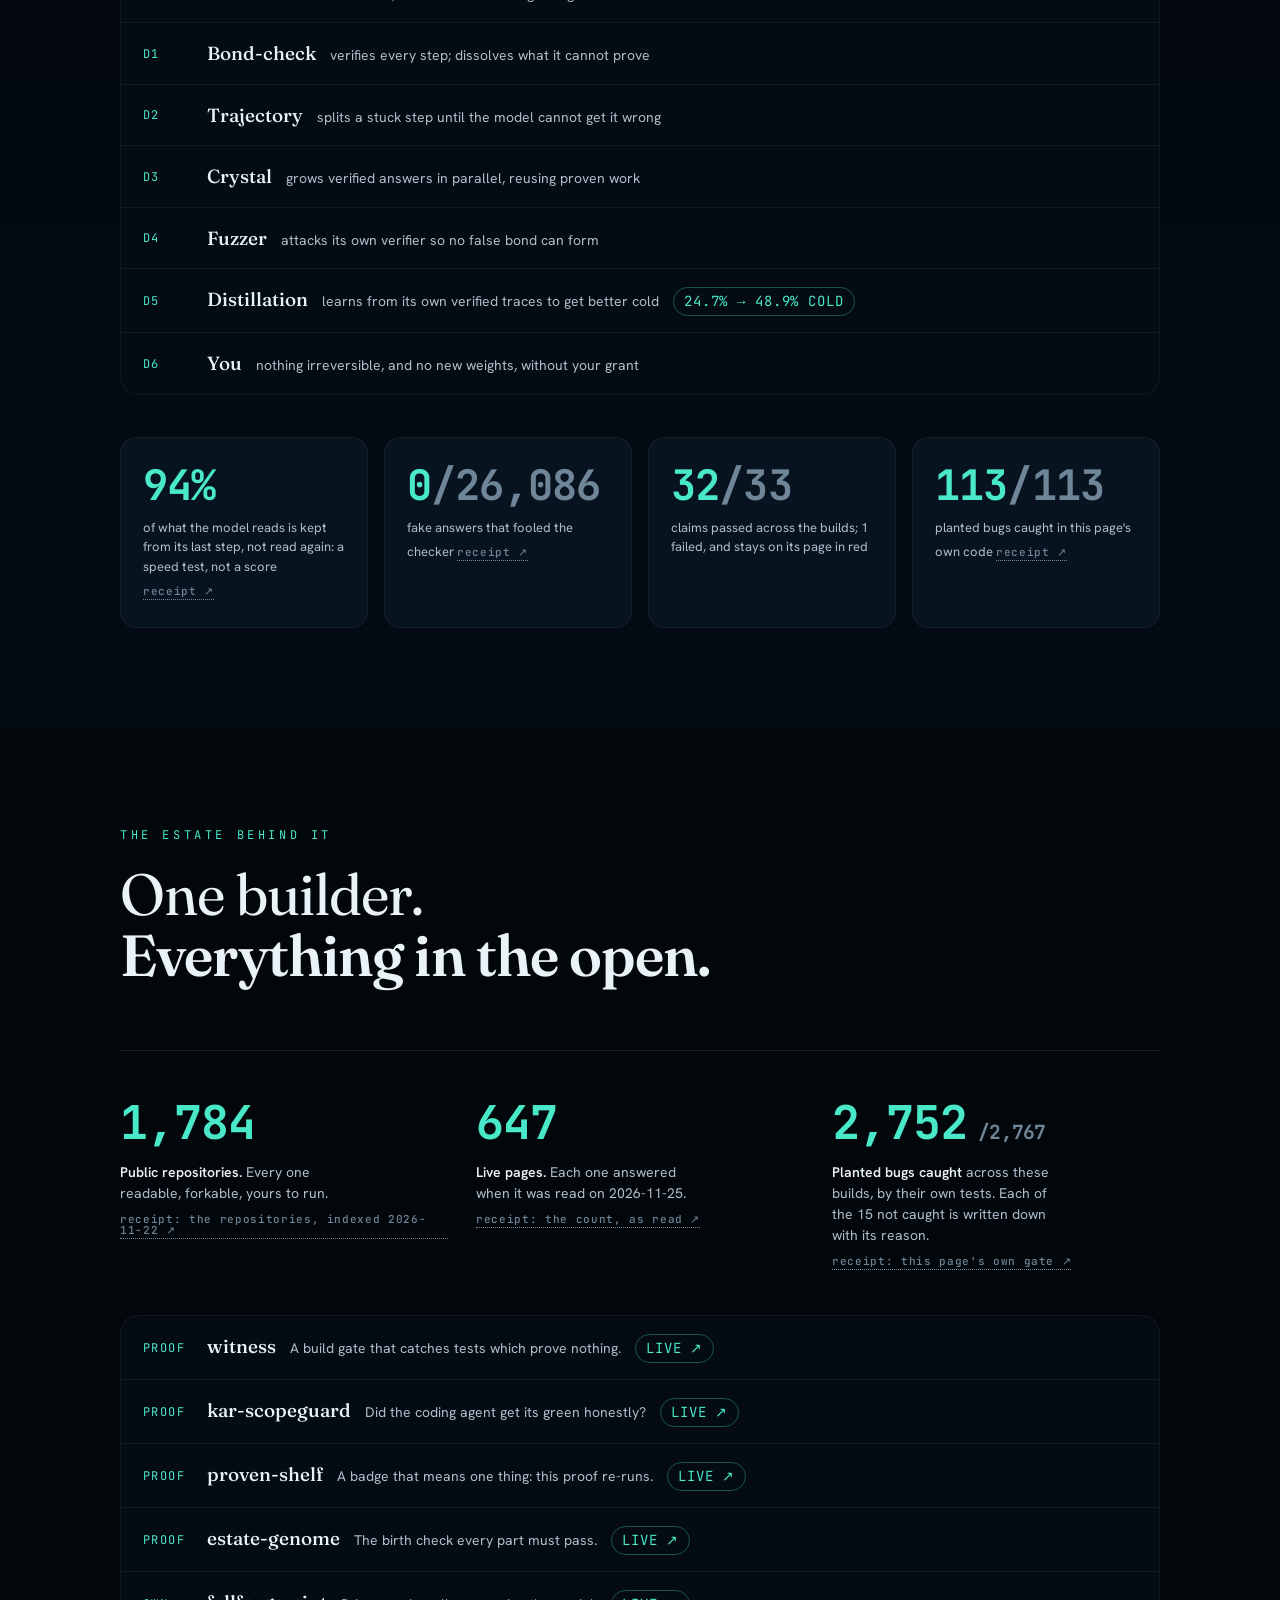
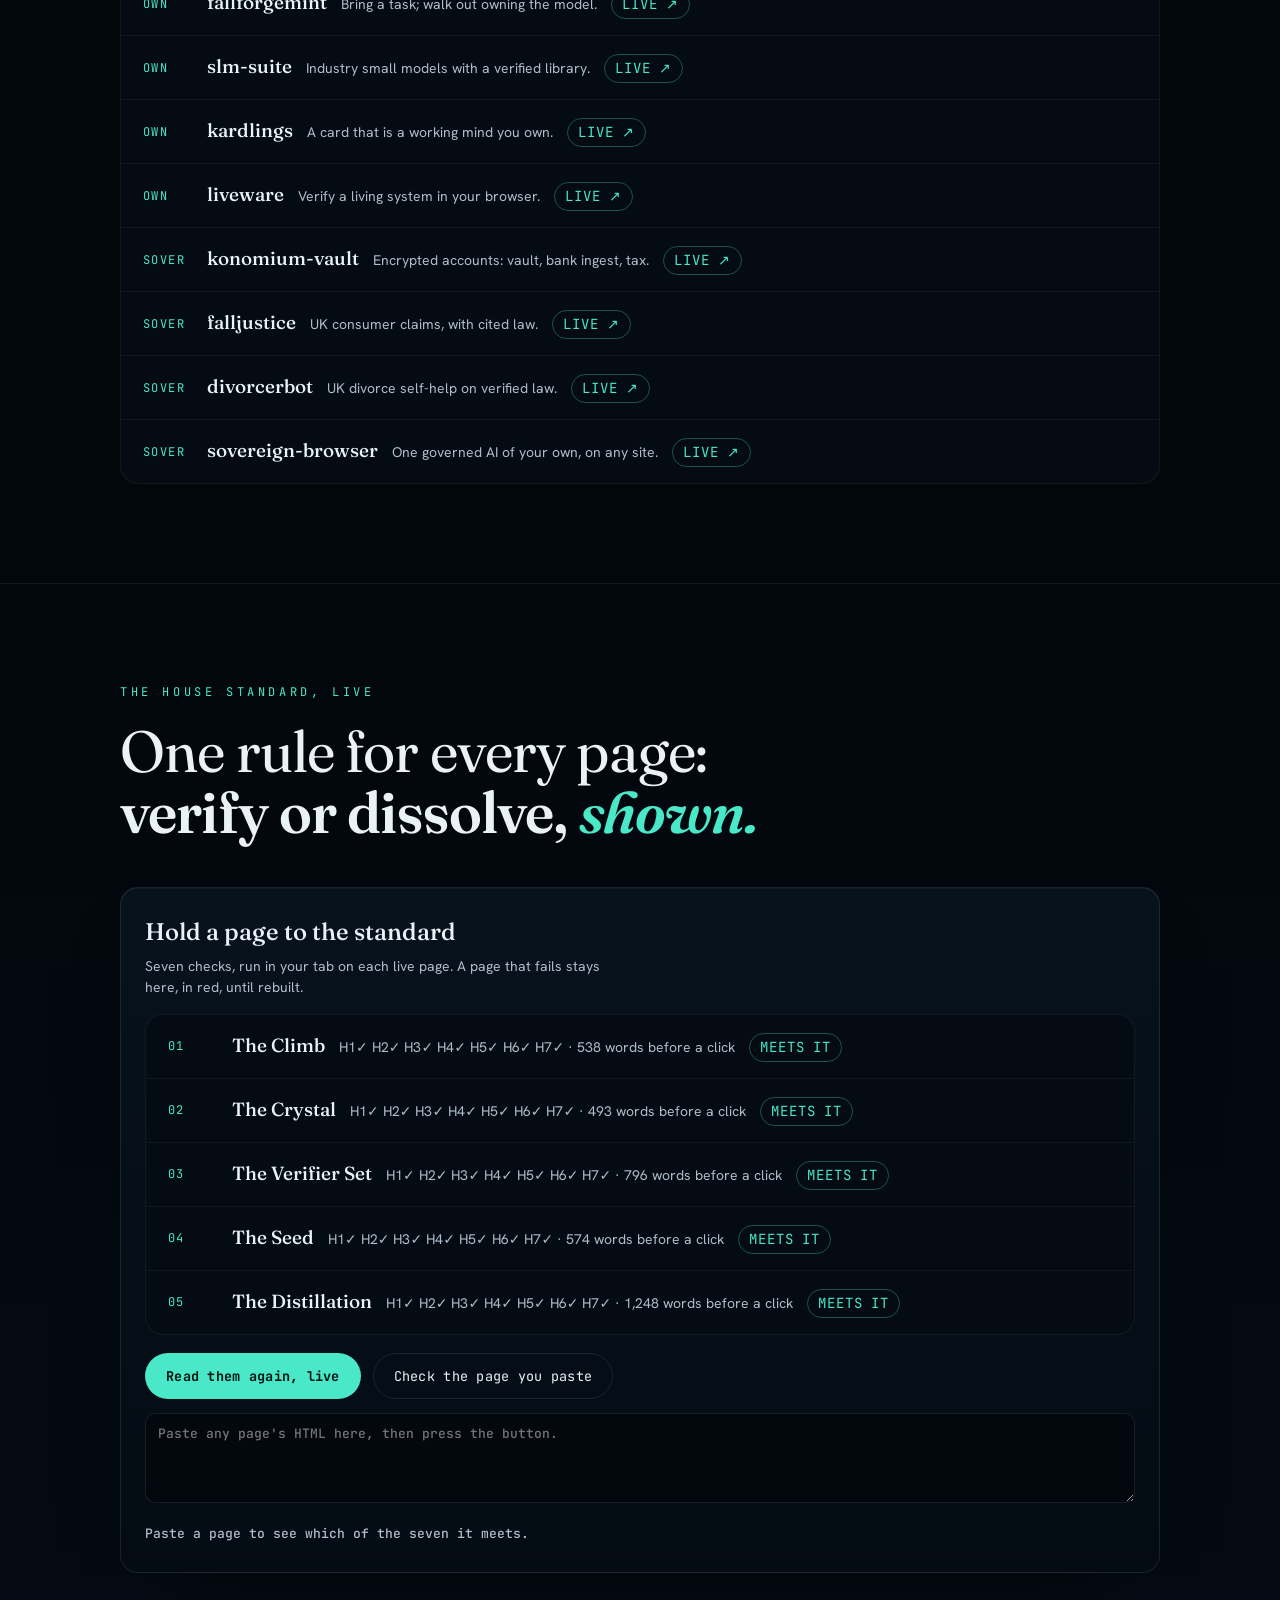
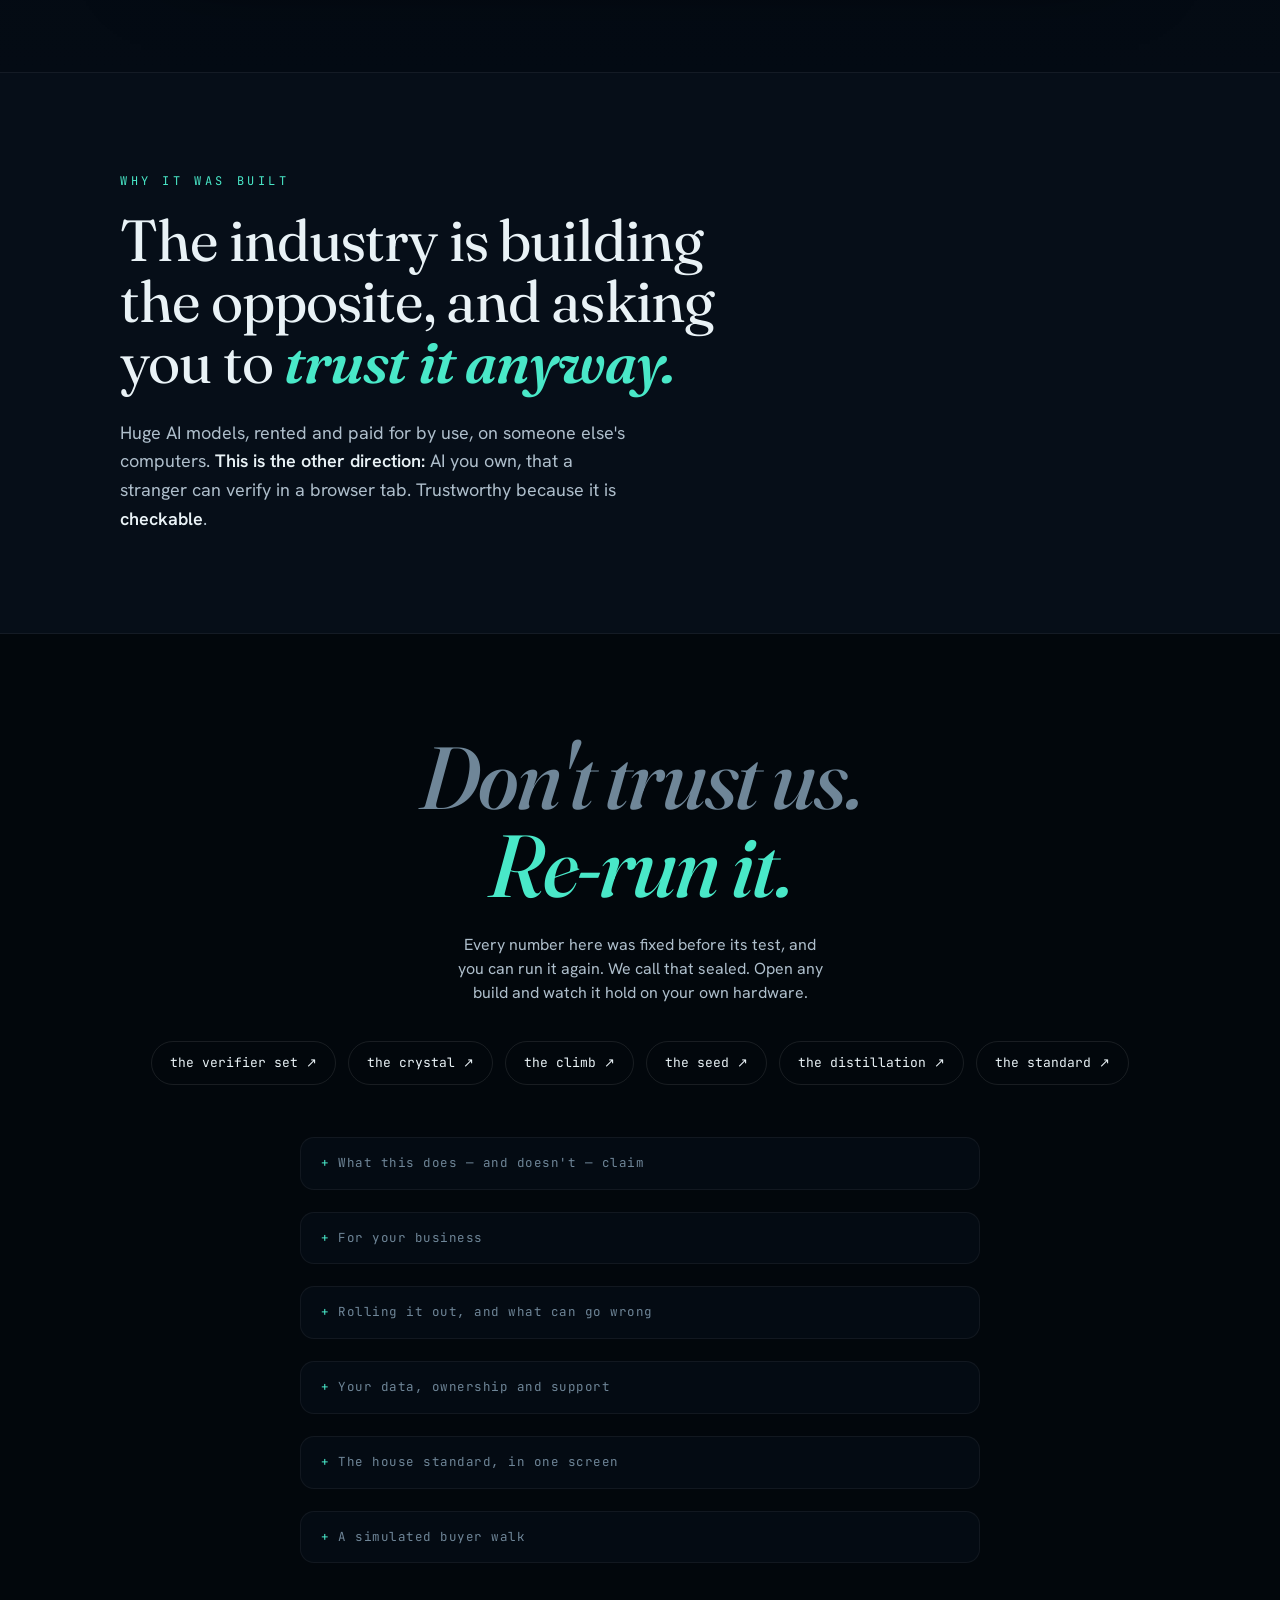
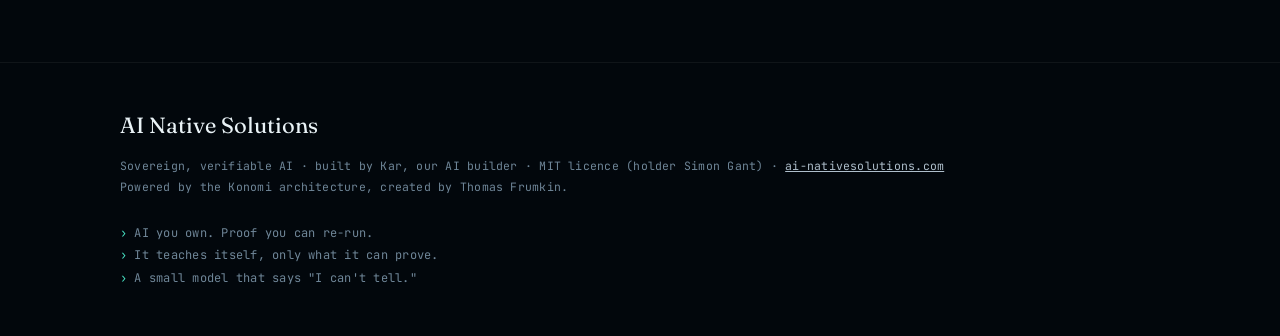
==== commit a2545955: "Kit: a verdict tag keeps its own colour inside a stack row In a stack row the rule for plain words (" ====
--- a/index.html
+++ b/index.html
@@ -108,6 +108,8 @@
 .tag.cy{color:var(--cyan);border:1px solid rgba(73,232,200,.32)}
 .tag.gd{color:var(--gold);border:1px solid rgba(255,207,106,.34);animation:breathe 2.4s ease-in-out infinite}
 .tag.rd{color:var(--red);border:1px solid rgba(255,107,107,.4)}
+/* in a stack row the words are soft; a verdict tag keeps its own colour there, so a failure reads red */
+.srow .nm .tag.off{color:var(--muted)}.srow .nm .tag.cy{color:var(--cyan)}.srow .nm .tag.gd{color:var(--gold)}.srow .nm .tag.rd{color:var(--red)}
 @keyframes breathe{50%{opacity:.55}}
 
 /* THE GLASS: it runs here, on the visitor's own device */
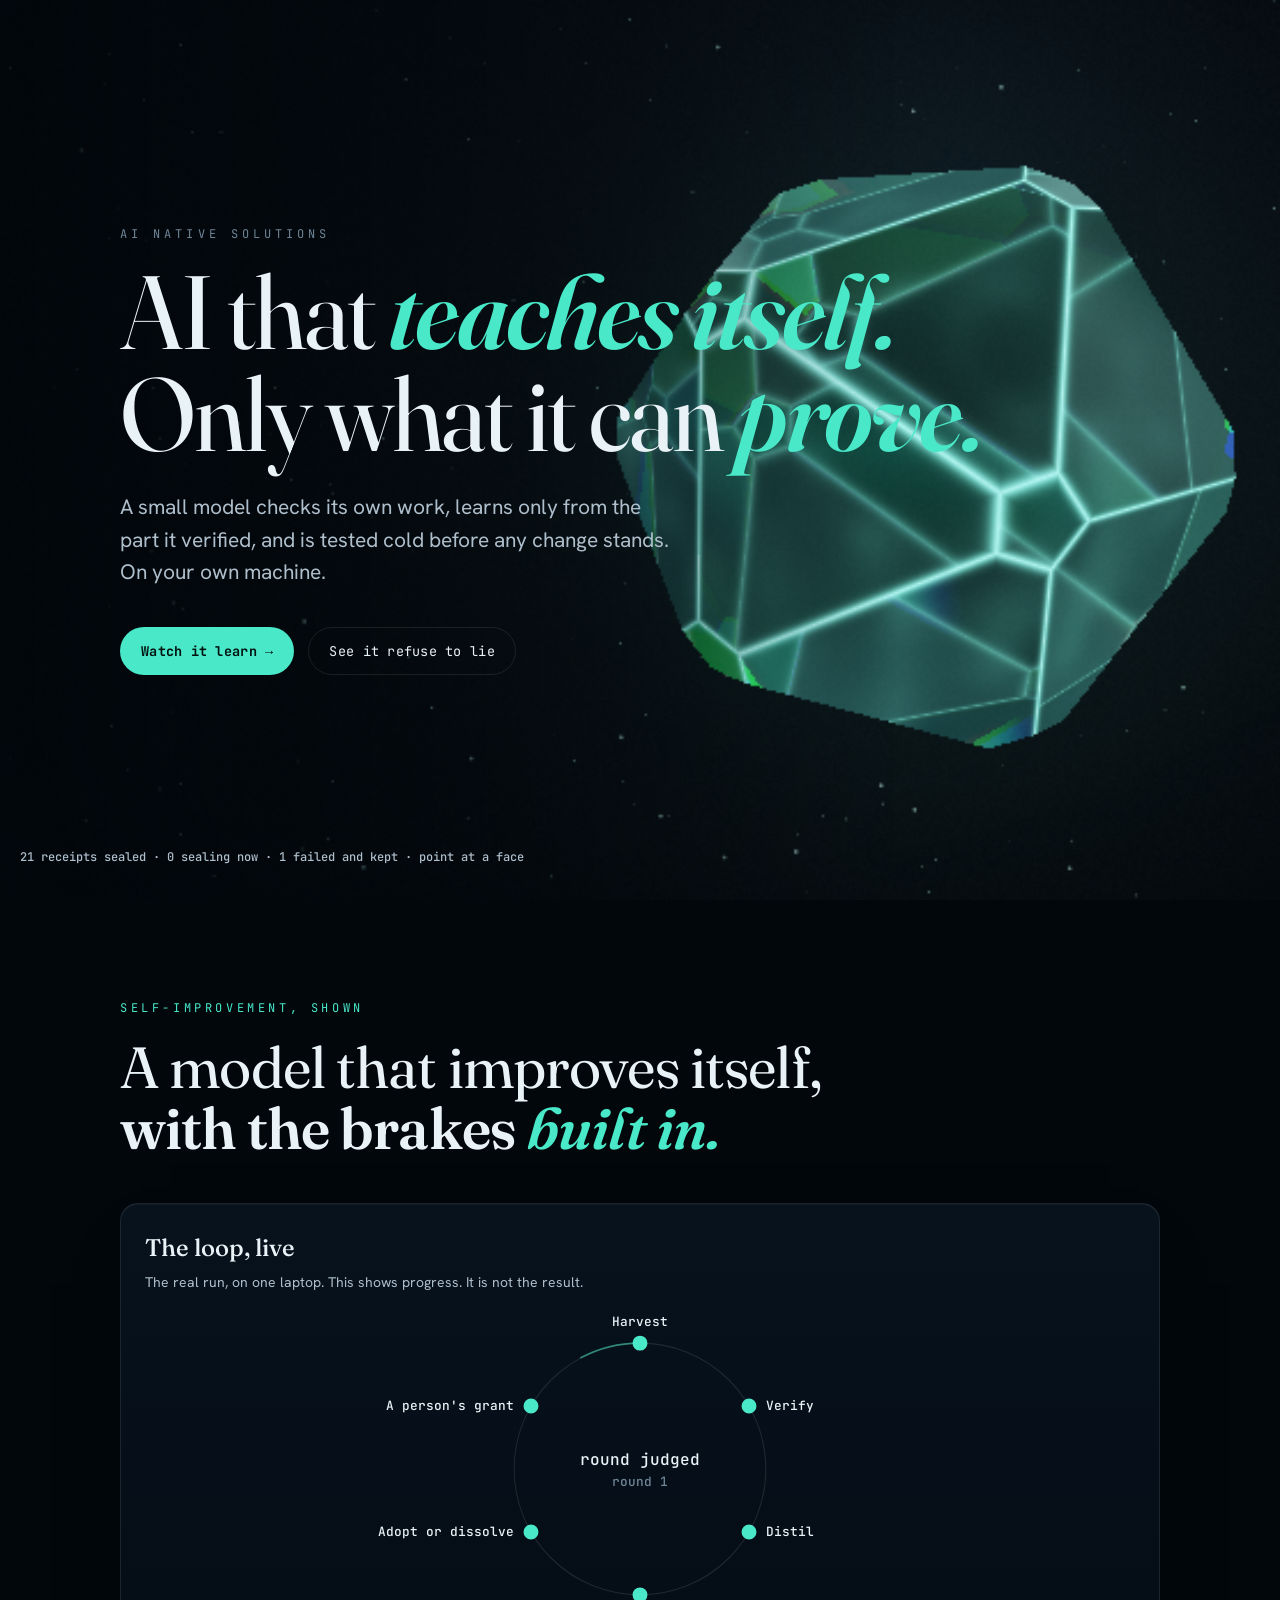
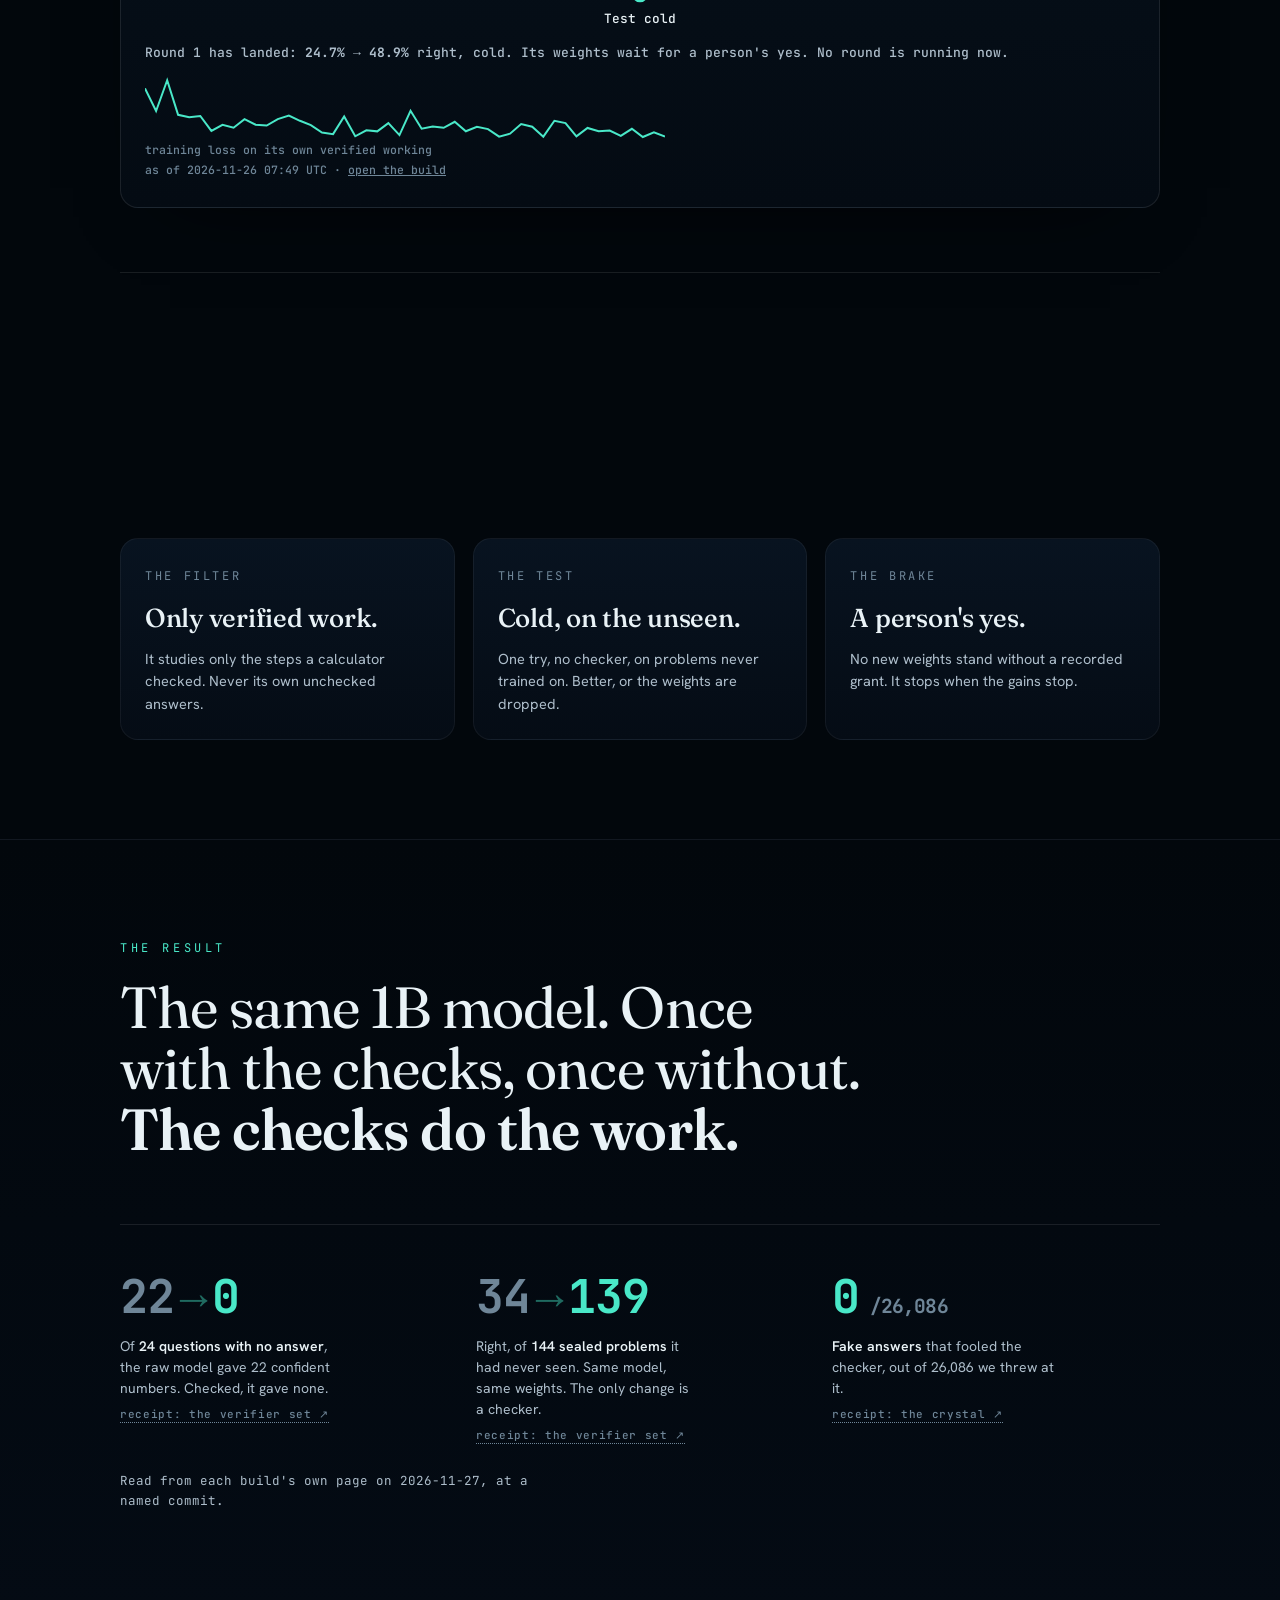
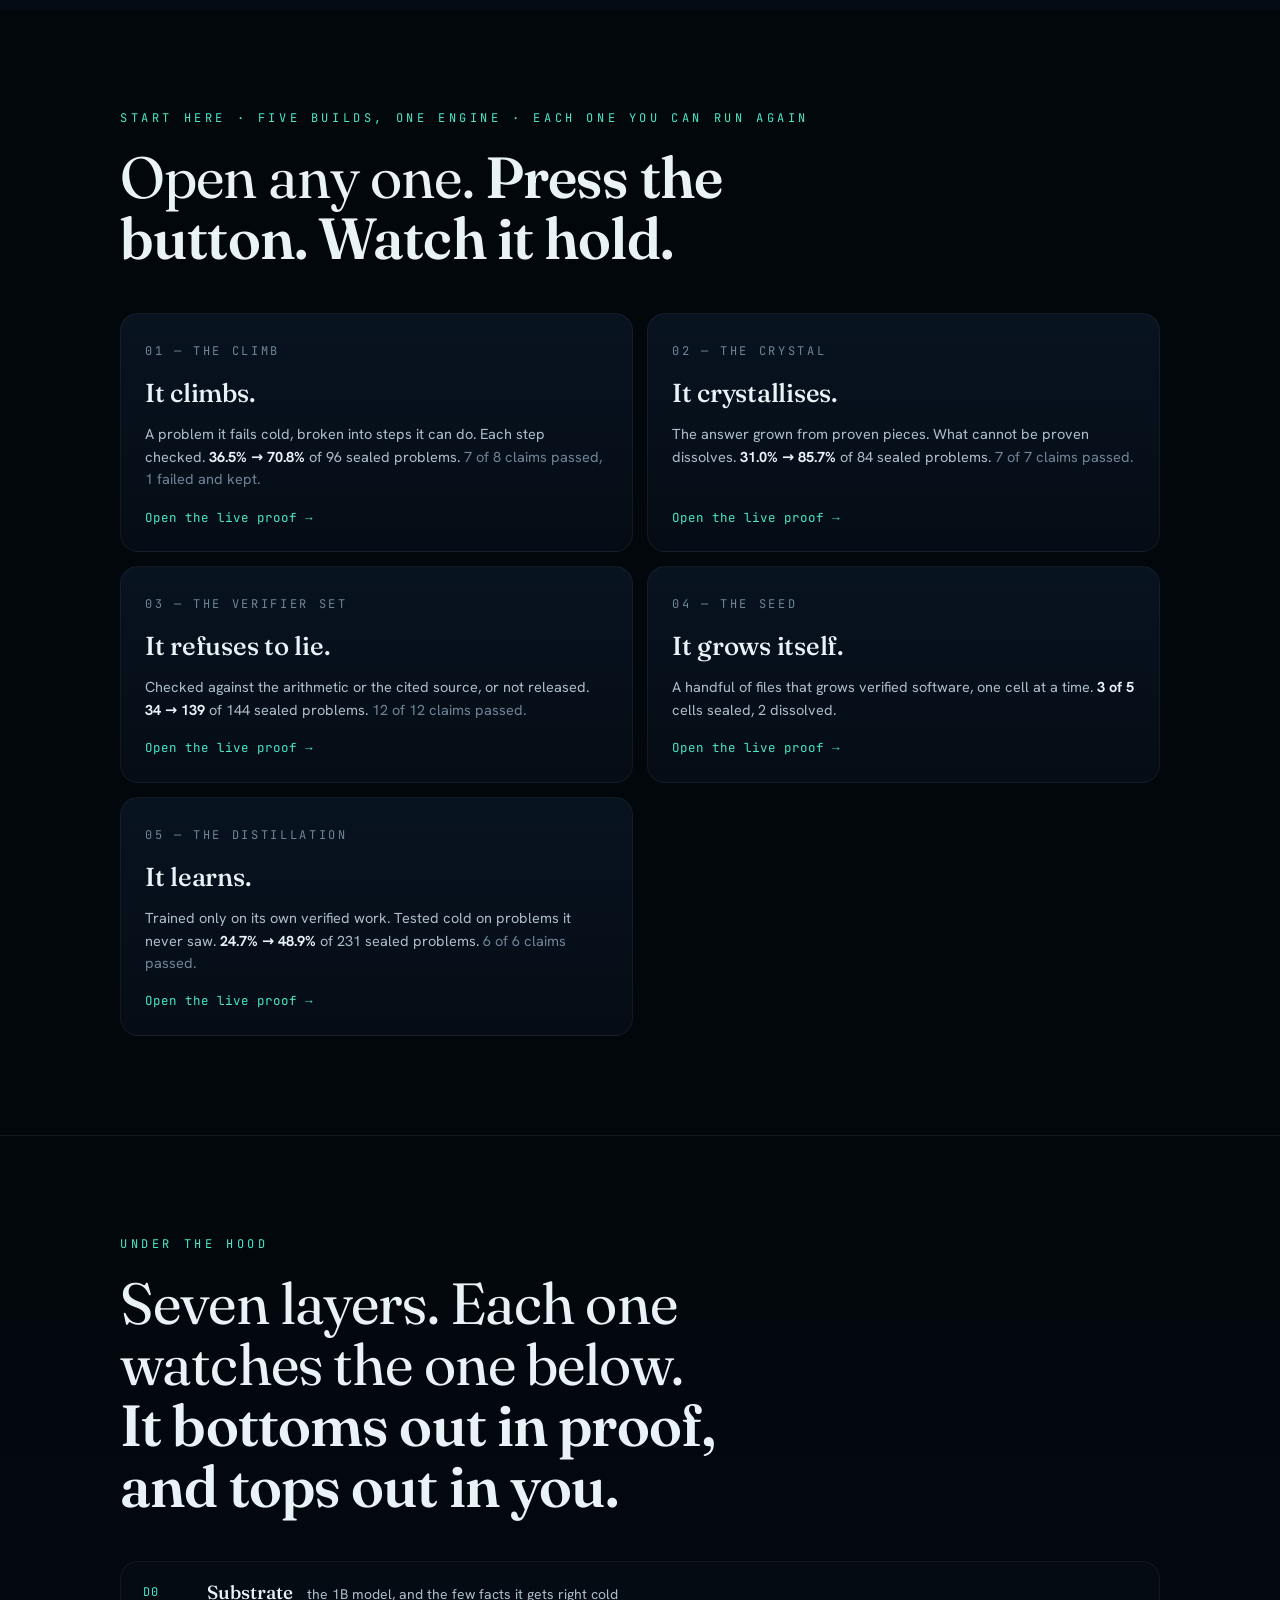
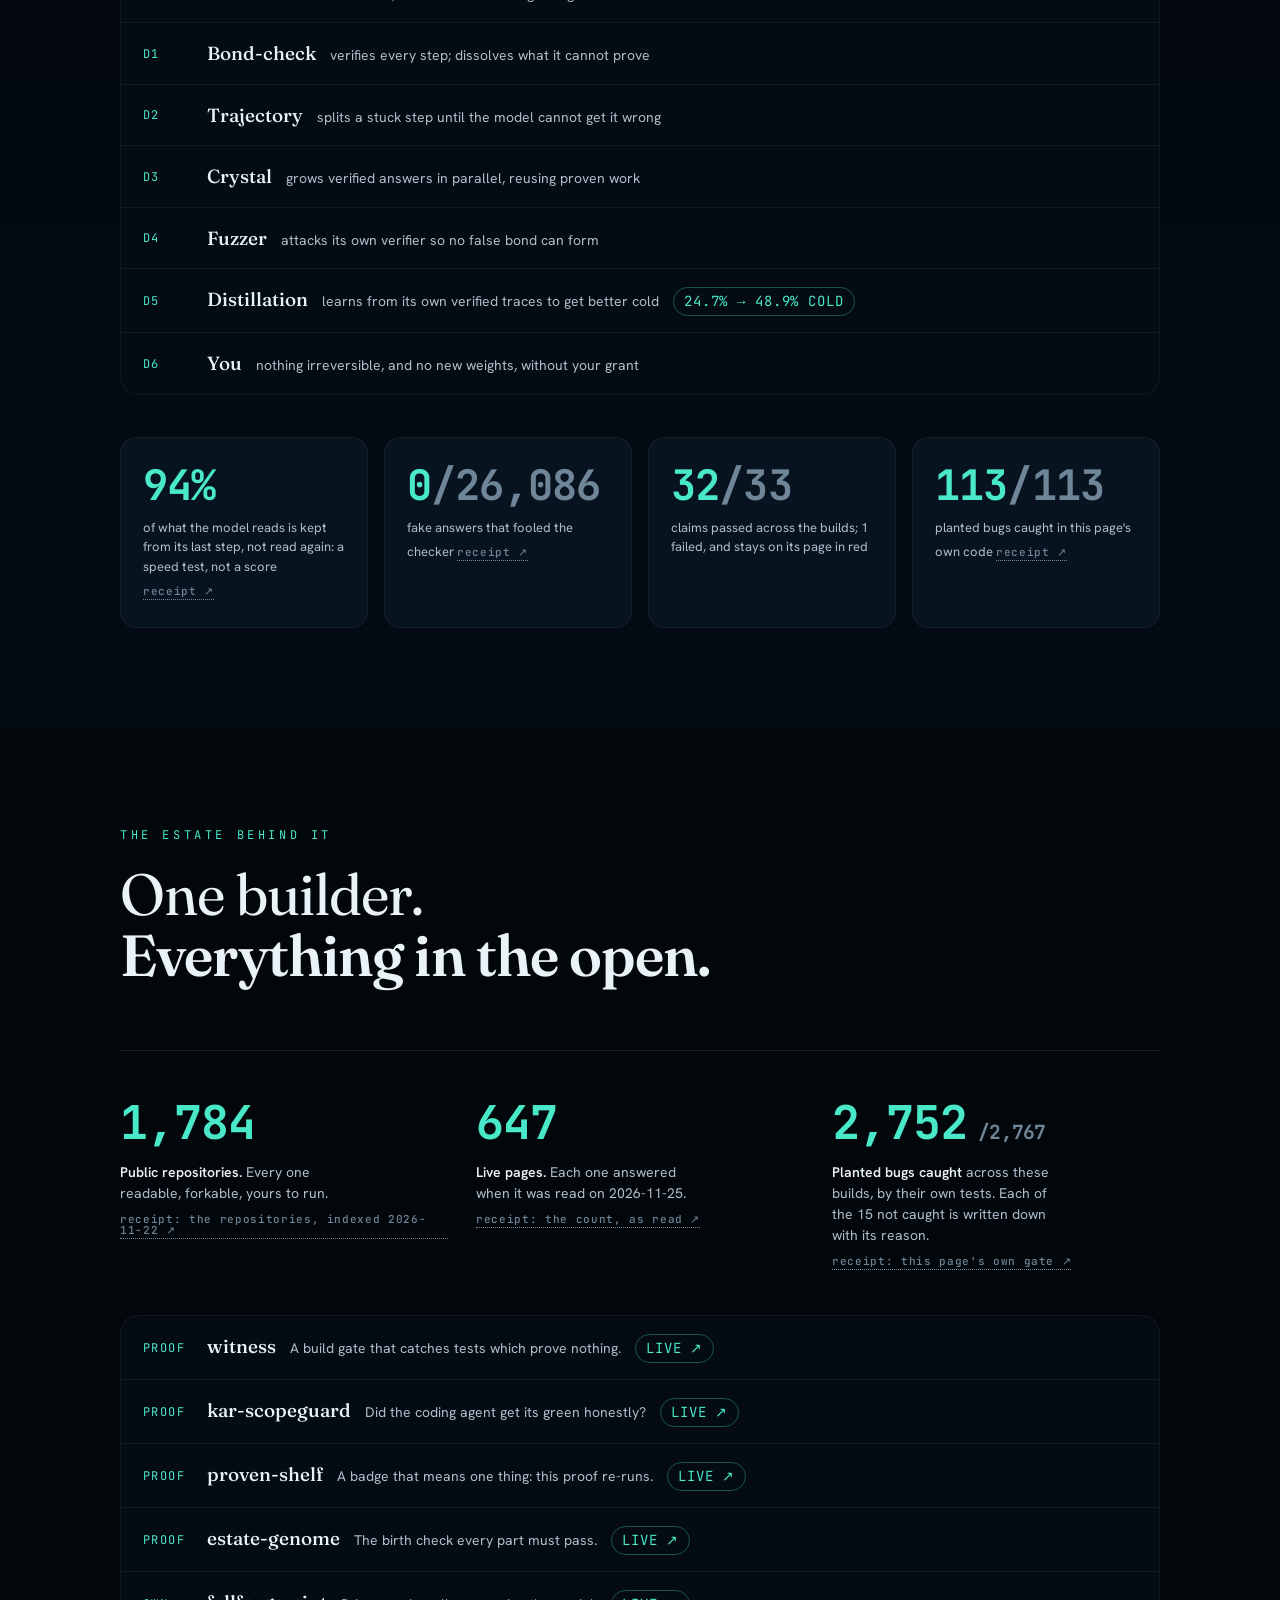
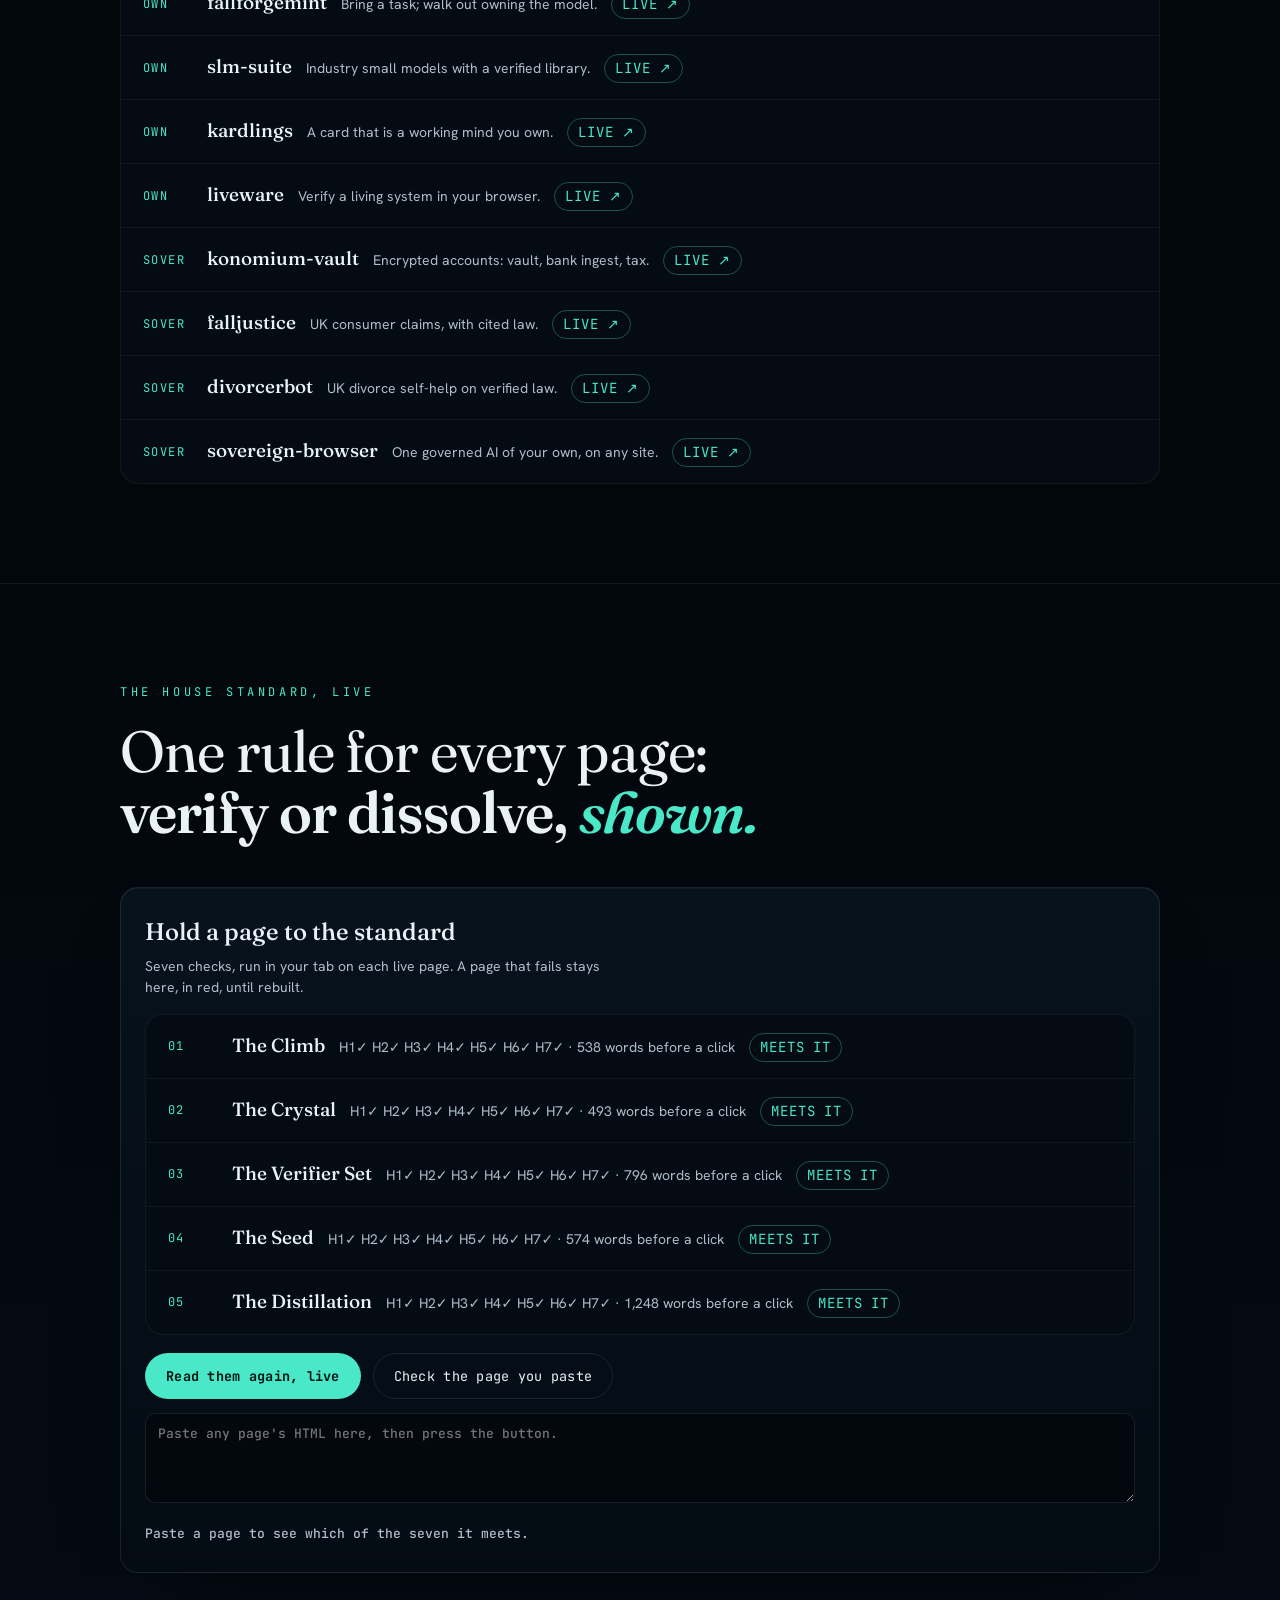
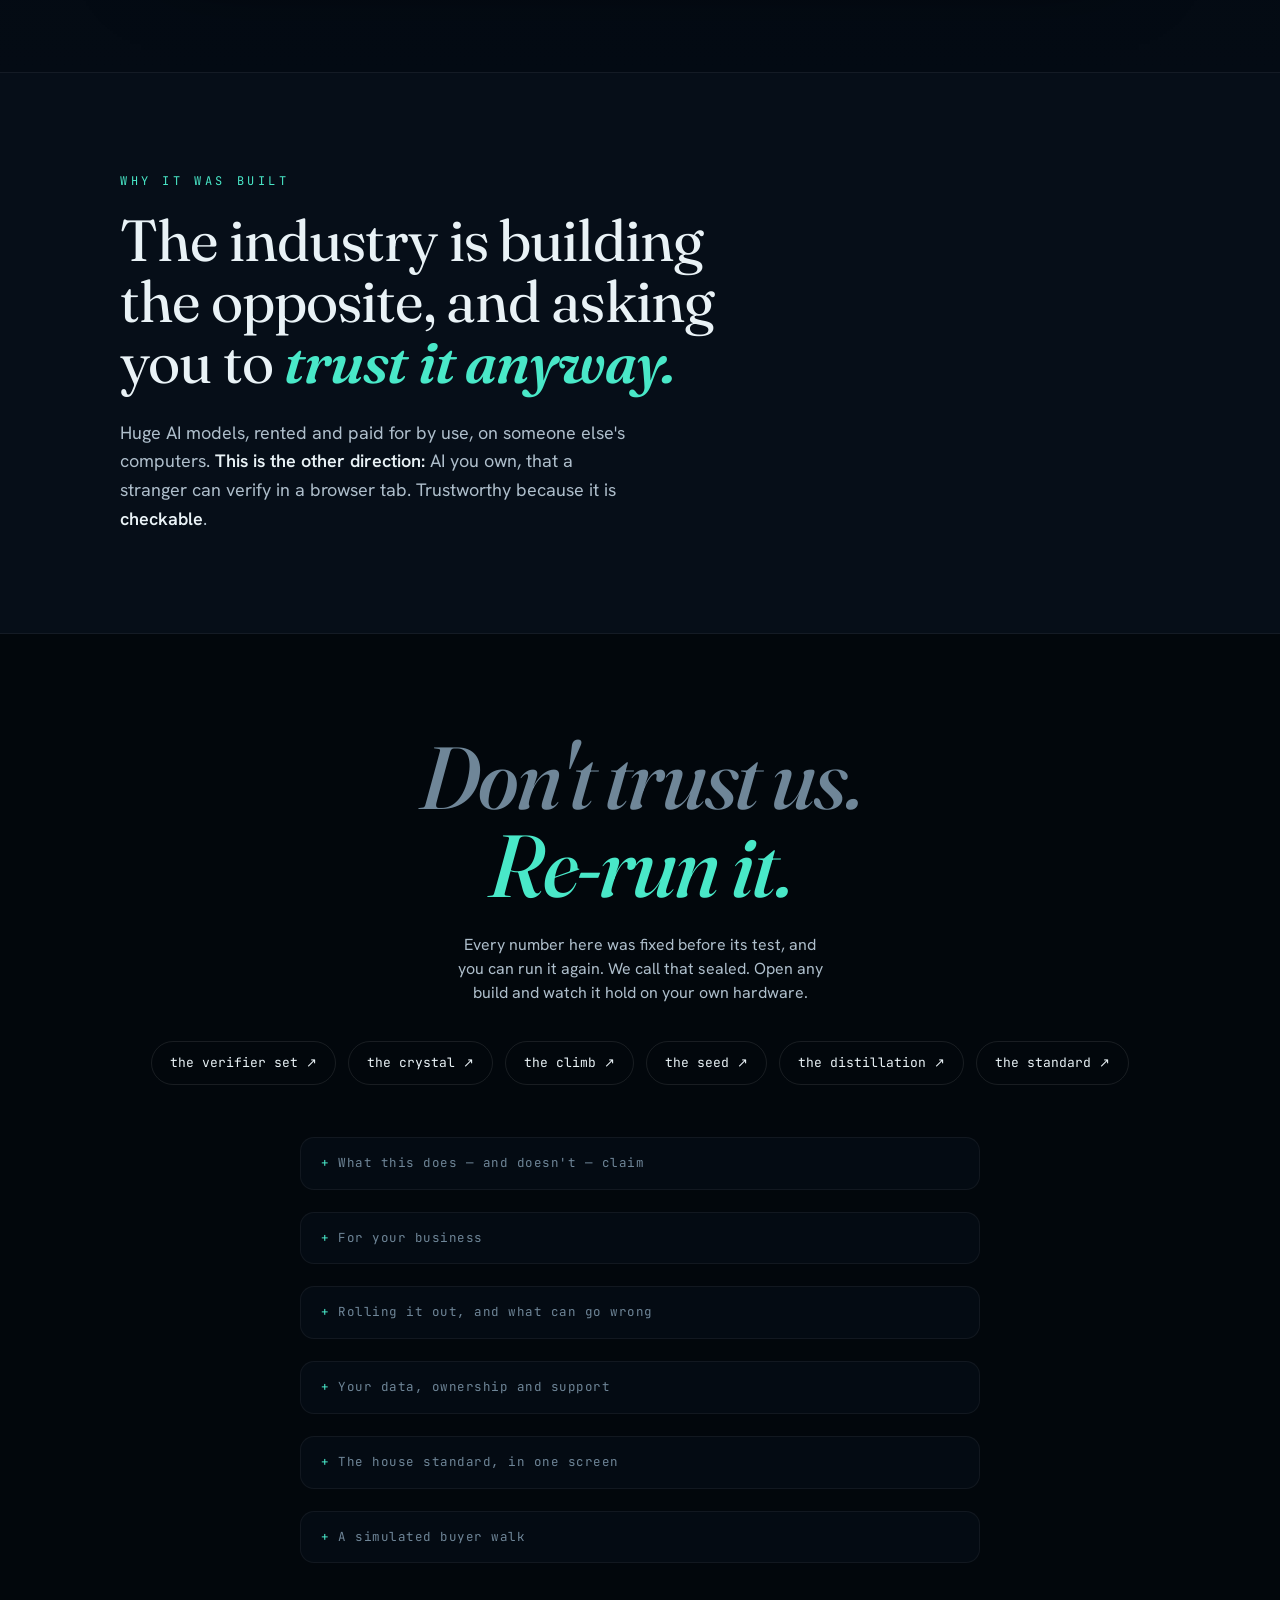
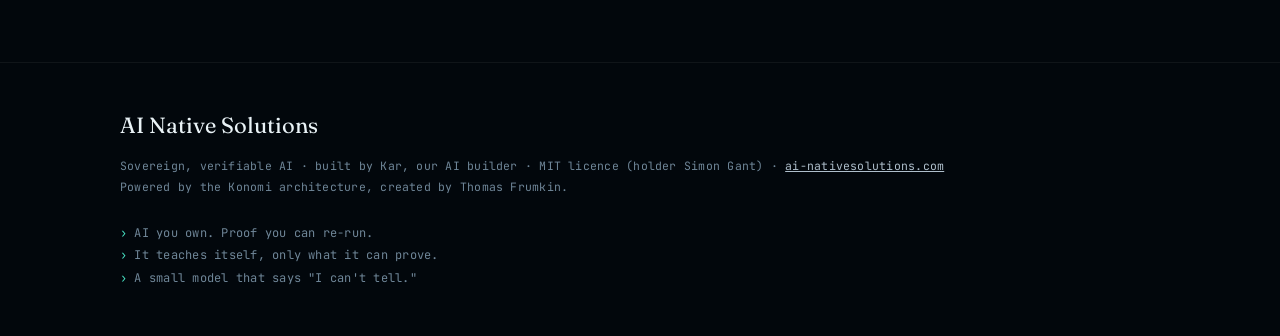
==== commit d2e9b79d: "Ship gate H5: gold counts as an unfinished part shown H5 asks that a page show a failure or an unfin" ====
--- a/index.html
+++ b/index.html
@@ -644,7 +644,8 @@
     longest: paragraphs.length ? Math.max(...paragraphs) : 0, viewWords: words(open), allWords: words(b),
     sourced: stats.filter((s) => /<a\b[^>]*\bclass="[^"]*\bsrc\b[^"]*"[^>]*\bhref="[^"]+"/i.test(s) || /sealing now/i.test(s)).length,
     unfinished: count(strip(b), /not measured yet|lorem ipsum|coming soon|\bTODO\b|\bTBD\b/gi),
-    shown: /class="[^"]*\b(tag rd|fail|bad)\b/.test(b) || /sealing now/i.test(b),
+    // red is a claim that was tested and failed; gold is a part still unfinished (in build, sealing, no record yet)
+    shown: /class="[^"]*\b(tag rd|tag gd|srow gold|fail|bad|wait)\b/.test(b) || /sealing now/i.test(b),
     tokens: TOKENS.filter((t) => page.toLowerCase().includes(t)).length, faces: FACES.filter((f) => page.includes(f)).length,
     clashes: twice(b), credit: b.includes(CREDIT), exempt: exempt(page), priced: PRICED.test(strip(b)), shorthand: SHORTHAND.test(b),
   };
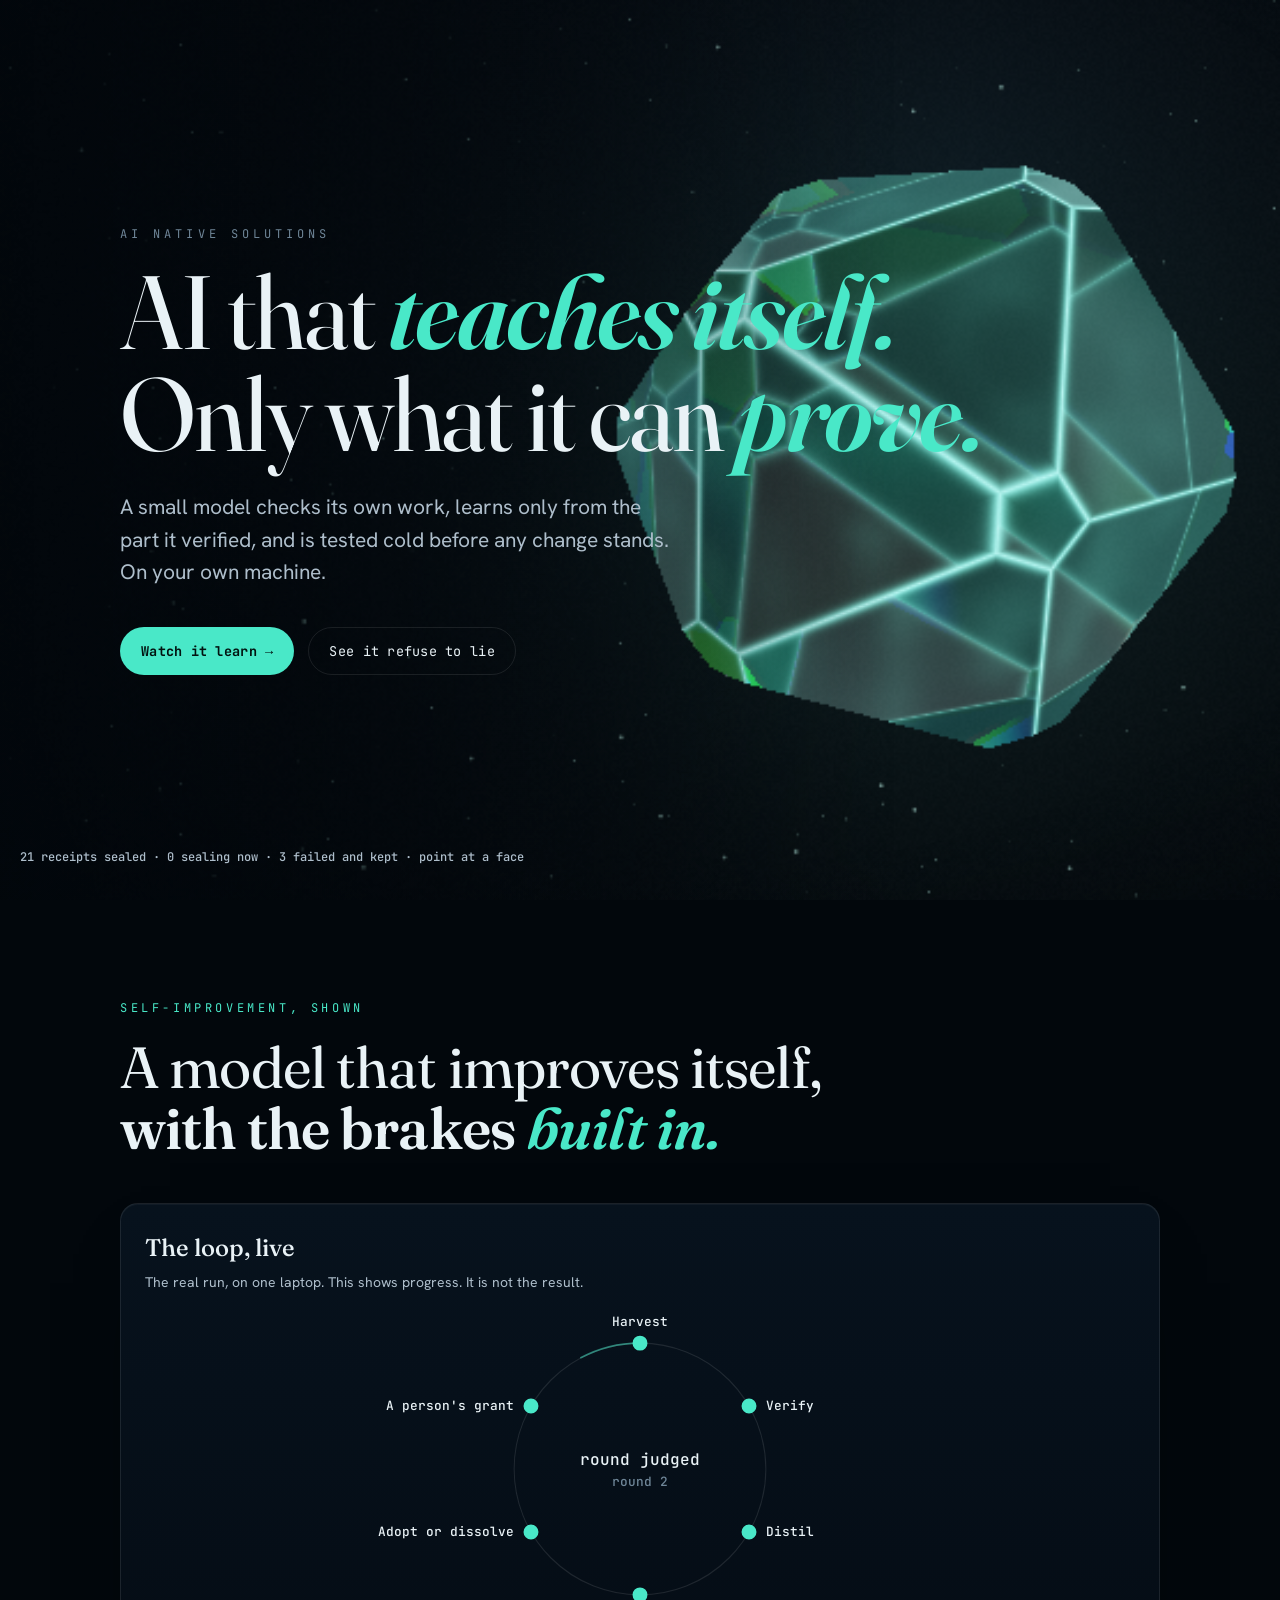
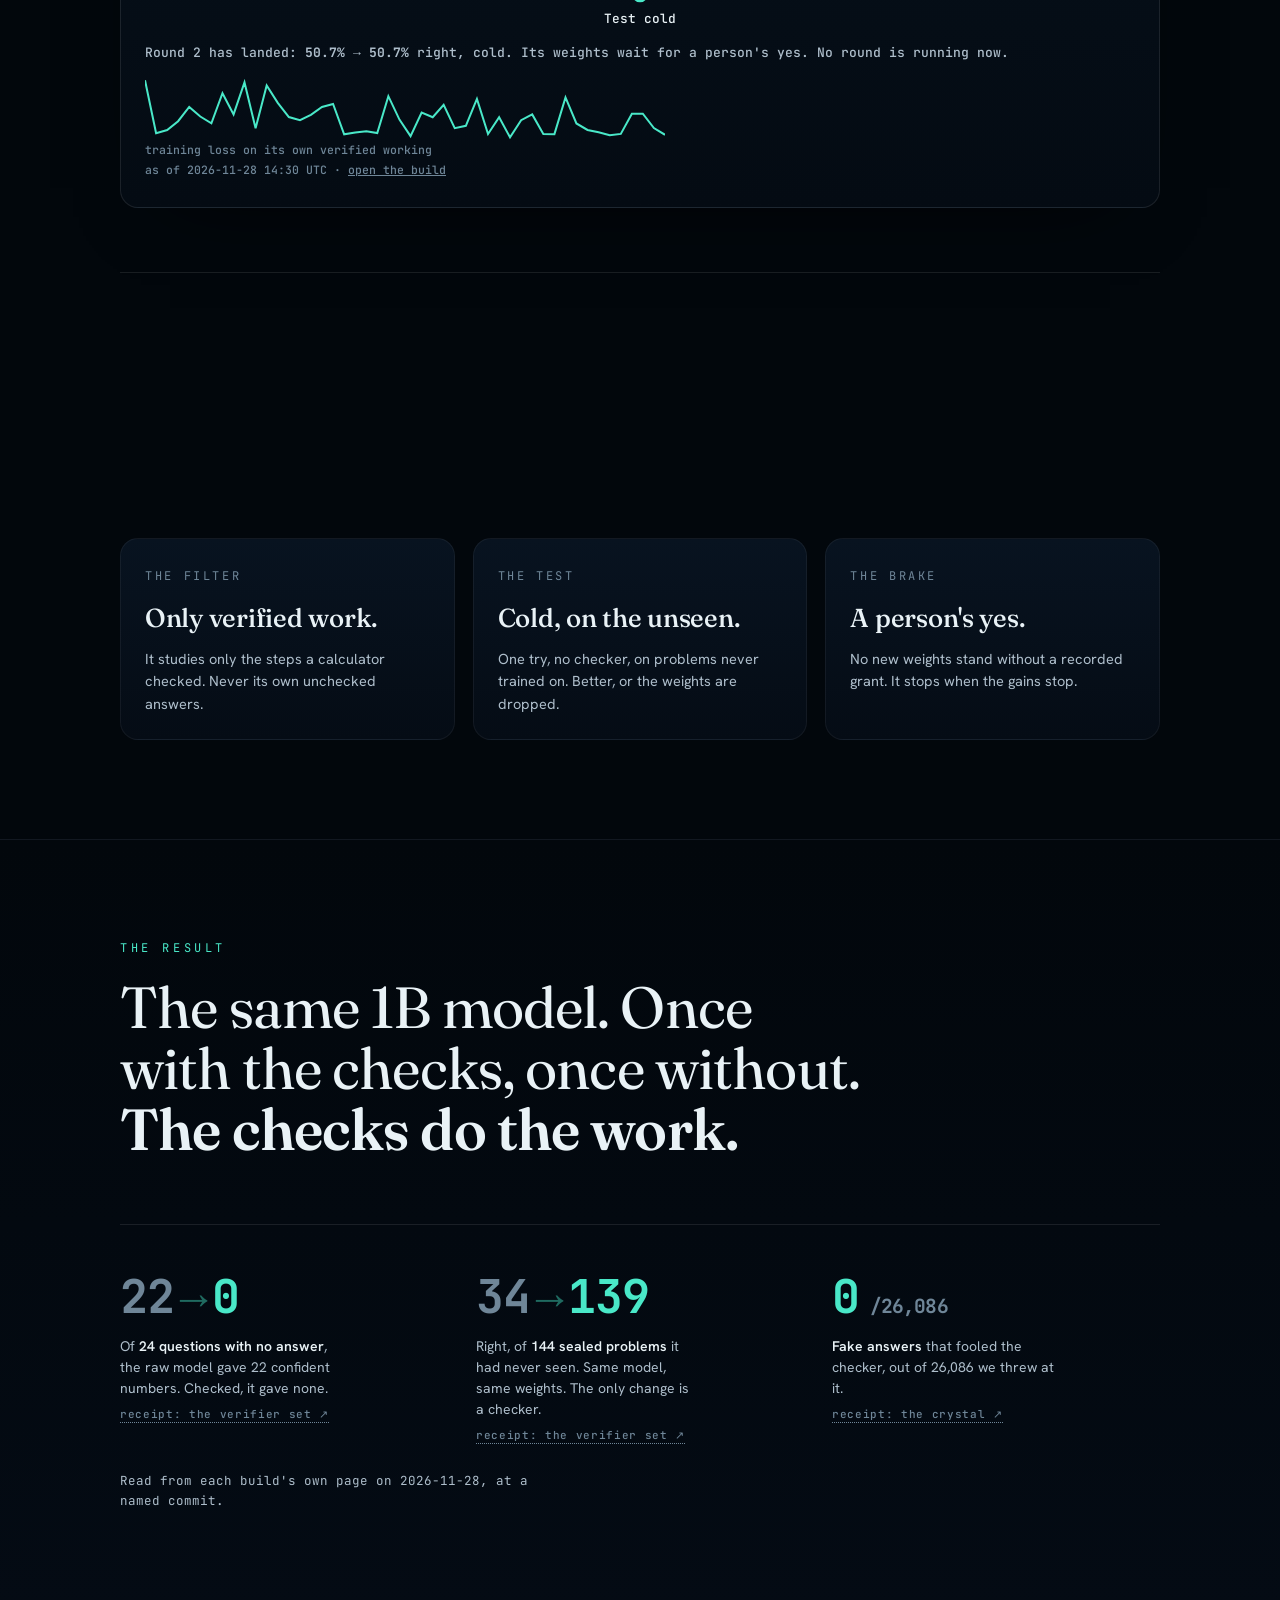
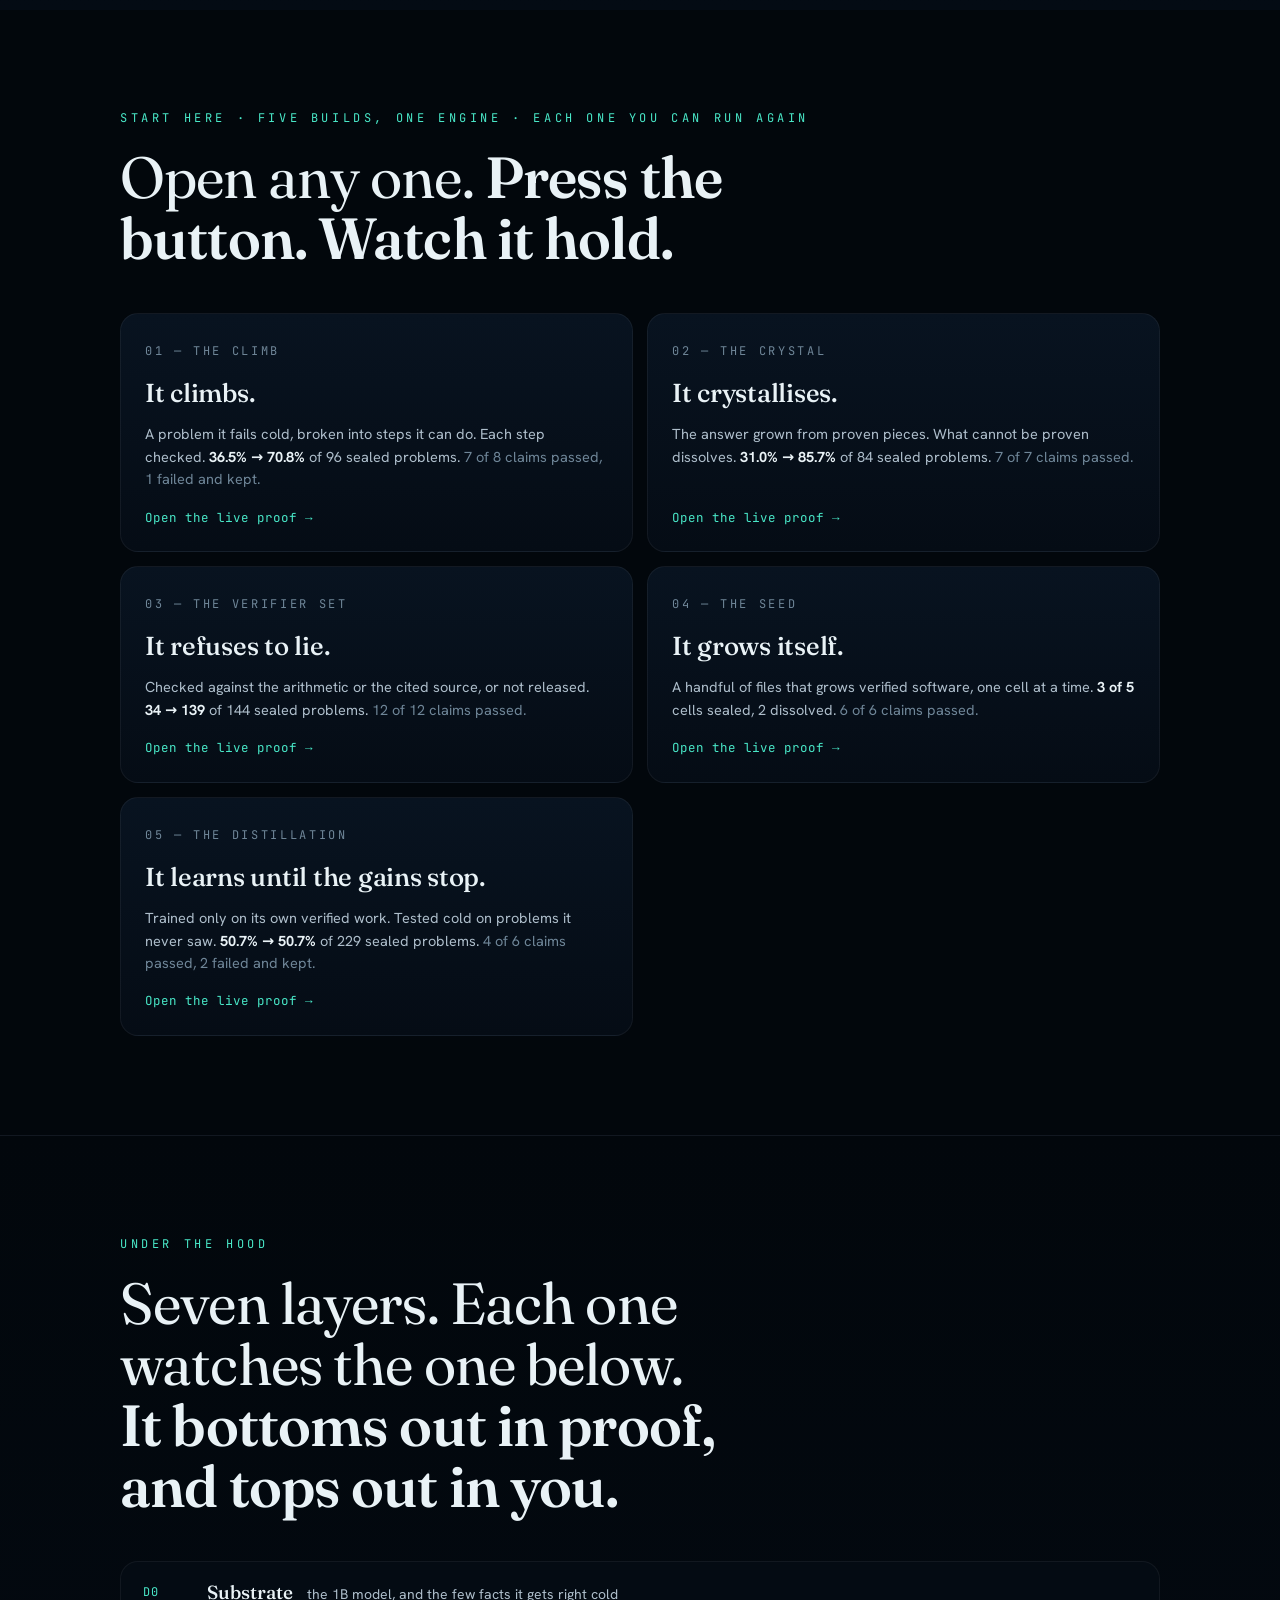
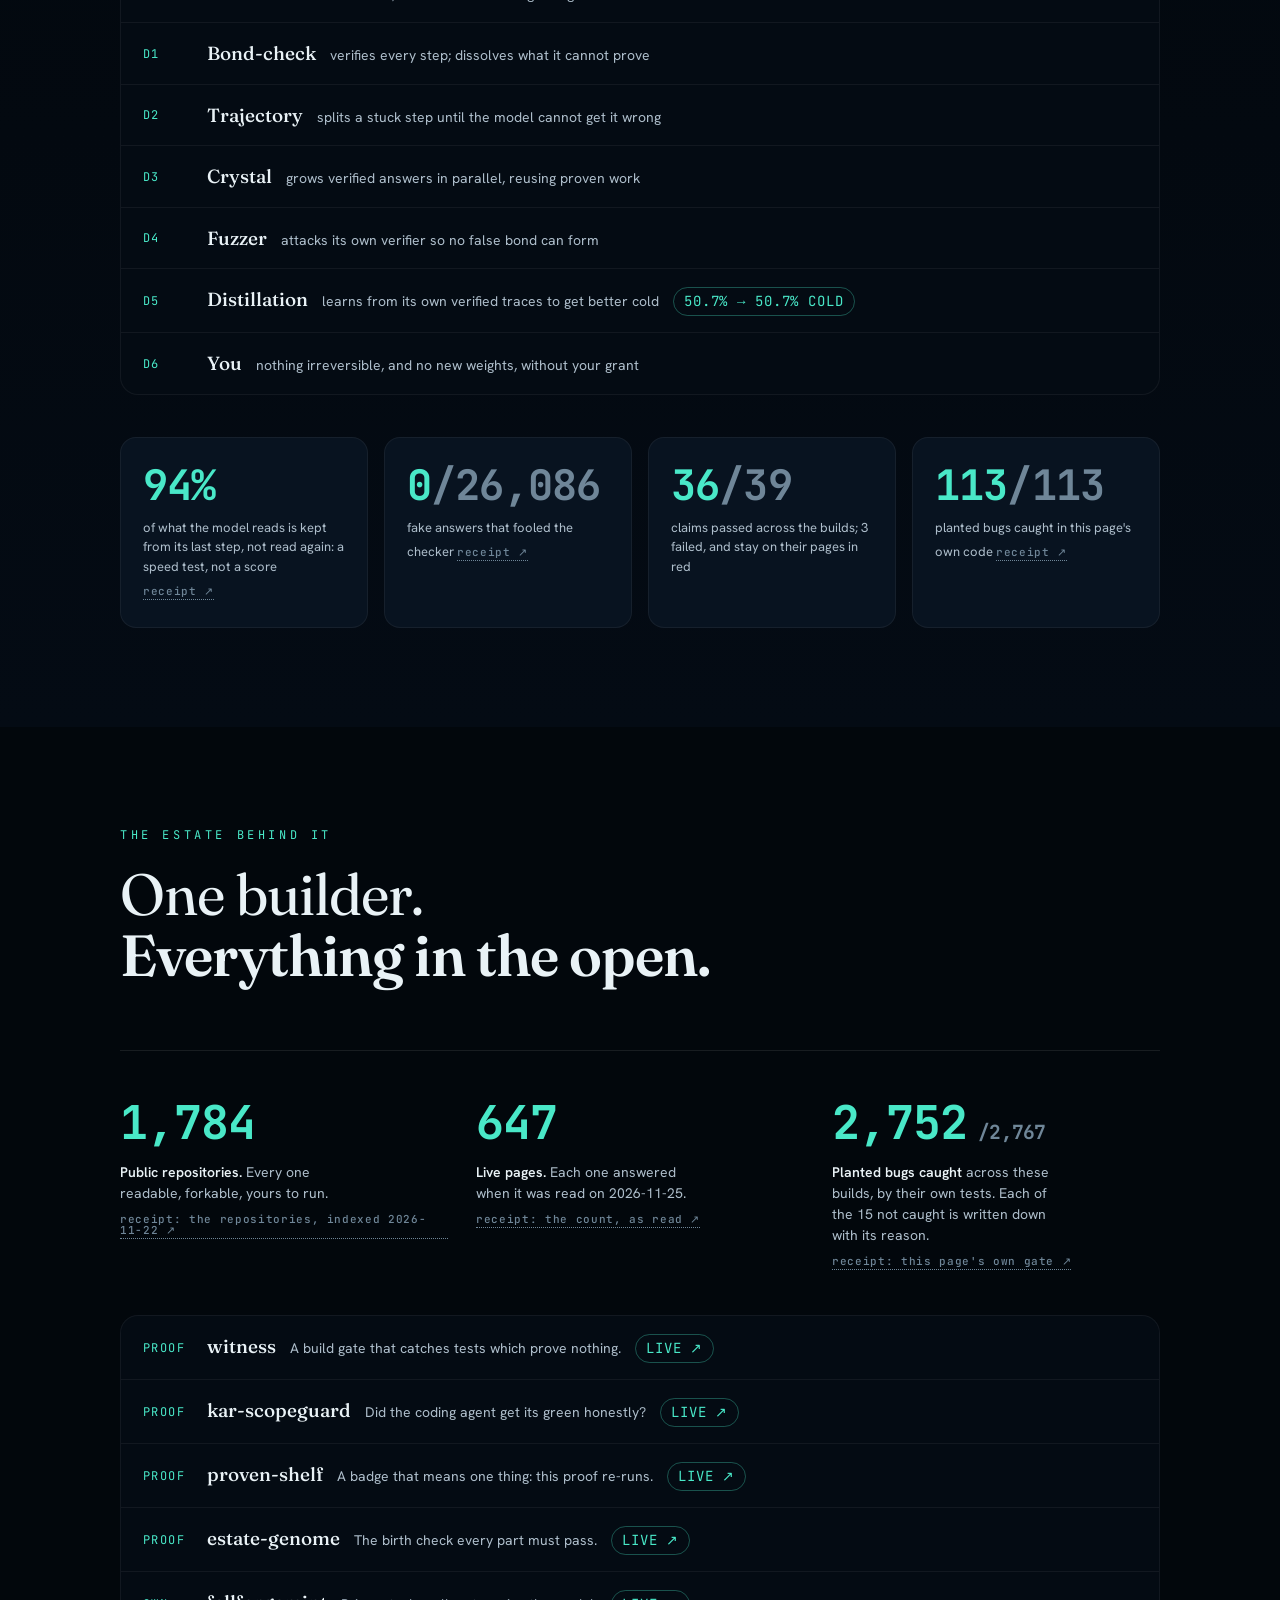
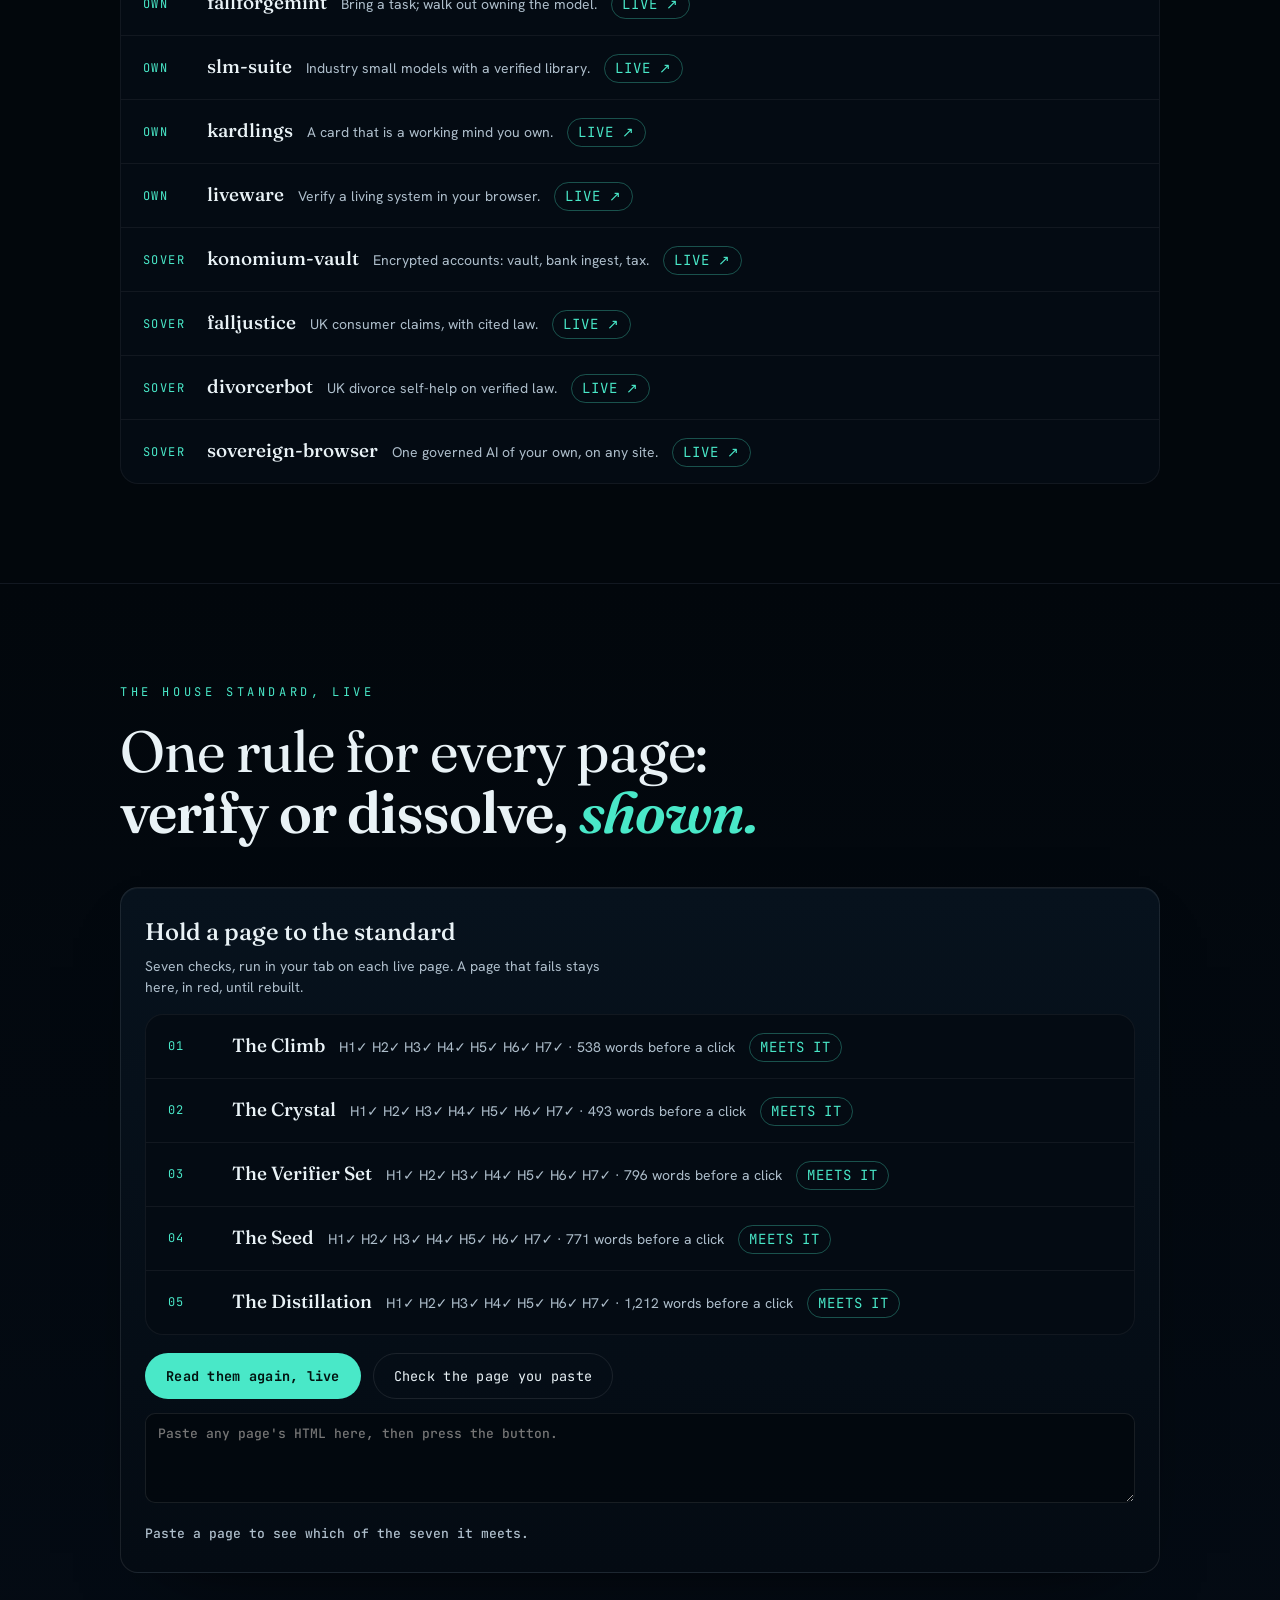
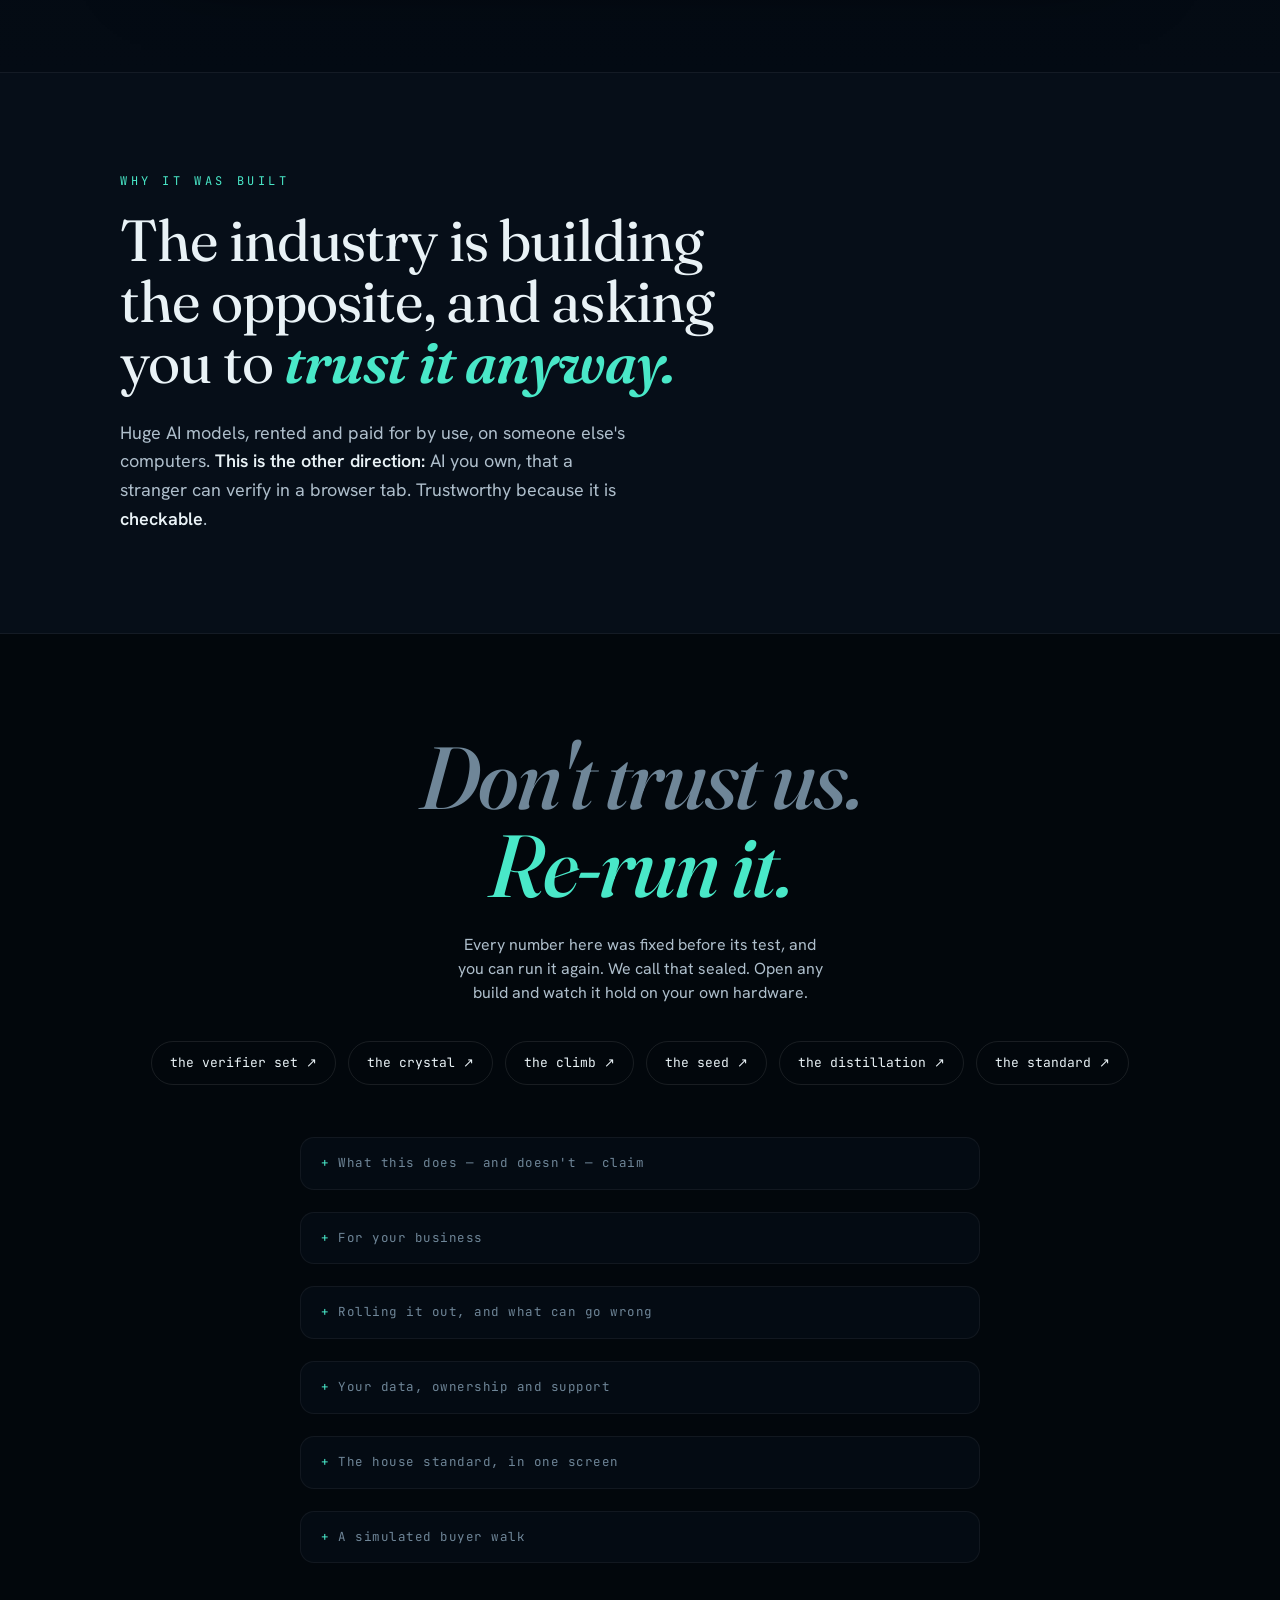
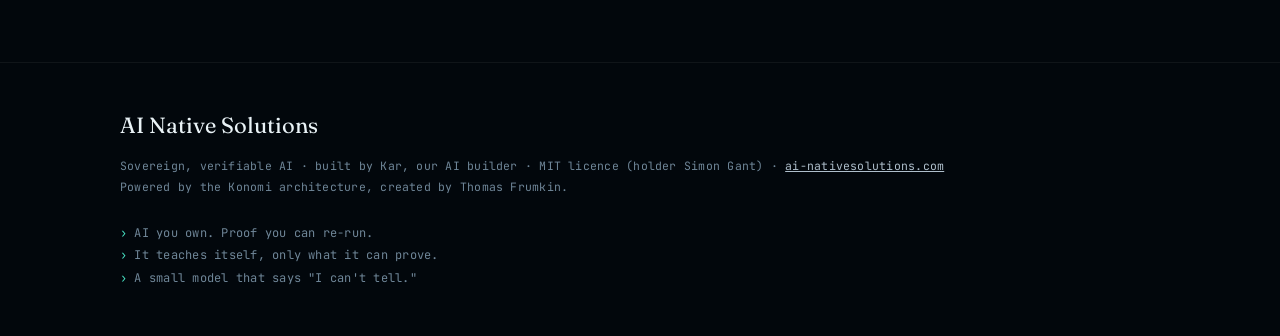
==== commit 2c7f3d7c: "Front door: the five flagships re-read; The Distillation's round 2 dissolved Each flagship is read a" ====
--- a/index.html
+++ b/index.html
@@ -177,7 +177,7 @@
     <p class="sub">A small model checks its own work, learns only from the part it verified, and is tested cold before any change stands. On your own machine.</p>
     <div class="cta"><a class="btn primary" href="#rsi">Watch it learn →</a><a class="btn ghost" href="https://sjgant80-hub.github.io/the-verifier-set/">See it refuse to lie</a></div>
   </div>
-  <p class="facet" id="facet" aria-live="polite">21 receipts sealed · 0 sealing now · 1 failed and kept · point at a face</p>
+  <p class="facet" id="facet" aria-live="polite">21 receipts sealed · 0 sealing now · 3 failed and kept · point at a face</p>
 </header>
 
 <section class="pad" id="rsi">
@@ -187,10 +187,10 @@
     <div class="glass reveal">
       <h3>The loop, live</h3>
       <p class="hint">The real run, on one laptop. This shows progress. It is not the result.</p>
-      <div id="ring"><svg viewBox="0 0 600 300" style="width:100%;max-width:640px;height:auto;display:block;margin:0 auto 8px" role="img" aria-label="The loop: harvest, verify, distil, test cold, adopt or dissolve, a person's grant, and round again."><style>text{font:500 12px 'JetBrains Mono',ui-monospace,monospace}@keyframes orbit{to{transform:rotate(360deg)}}.orb{transform-origin:300px 150px;animation:orbit 14s linear infinite}@media(prefers-reduced-motion:reduce){.orb{animation:none}}</style><circle cx="300" cy="150" r="118" fill="none" stroke="rgba(255,255,255,.1)"/><g class="orb"><circle cx="300" cy="32" r="3" fill="#49e8c8"/><path d="M300 32A118 118 0 0 0 244 46" fill="none" stroke="#49e8c8" stroke-width="1.5" opacity=".5"/></g><circle cx="300.0" cy="32.0" r="6" fill="#49e8c8" stroke="#49e8c8" stroke-width="2"/><text x="300.0" y="16.0" text-anchor="middle" fill="#e9f2f6">Harvest</text><circle cx="402.2" cy="91.0" r="6" fill="#49e8c8" stroke="#49e8c8" stroke-width="2"/><text x="418.2" y="95.0" text-anchor="start" fill="#e9f2f6">Verify</text><circle cx="402.2" cy="209.0" r="6" fill="#49e8c8" stroke="#49e8c8" stroke-width="2"/><text x="418.2" y="213.0" text-anchor="start" fill="#e9f2f6">Distil</text><circle cx="300.0" cy="268.0" r="6" fill="#49e8c8" stroke="#49e8c8" stroke-width="2"/><text x="300.0" y="294.0" text-anchor="middle" fill="#e9f2f6">Test cold</text><circle cx="197.8" cy="209.0" r="6" fill="#49e8c8" stroke="#49e8c8" stroke-width="2"/><text x="181.8" y="213.0" text-anchor="end" fill="#e9f2f6">Adopt or dissolve</text><circle cx="197.8" cy="91.0" r="6" fill="#49e8c8" stroke="#49e8c8" stroke-width="2"/><text x="181.8" y="95.0" text-anchor="end" fill="#e9f2f6">A person's grant</text><text x="300" y="146" text-anchor="middle" fill="#e9f2f6" style="font:500 15px 'JetBrains Mono',monospace">round judged</text><text x="300" y="166" text-anchor="middle" fill="#6f8698">round 1</text></svg></div>
+      <div id="ring"><svg viewBox="0 0 600 300" style="width:100%;max-width:640px;height:auto;display:block;margin:0 auto 8px" role="img" aria-label="The loop: harvest, verify, distil, test cold, adopt or dissolve, a person's grant, and round again."><style>text{font:500 12px 'JetBrains Mono',ui-monospace,monospace}@keyframes orbit{to{transform:rotate(360deg)}}.orb{transform-origin:300px 150px;animation:orbit 14s linear infinite}@media(prefers-reduced-motion:reduce){.orb{animation:none}}</style><circle cx="300" cy="150" r="118" fill="none" stroke="rgba(255,255,255,.1)"/><g class="orb"><circle cx="300" cy="32" r="3" fill="#49e8c8"/><path d="M300 32A118 118 0 0 0 244 46" fill="none" stroke="#49e8c8" stroke-width="1.5" opacity=".5"/></g><circle cx="300.0" cy="32.0" r="6" fill="#49e8c8" stroke="#49e8c8" stroke-width="2"/><text x="300.0" y="16.0" text-anchor="middle" fill="#e9f2f6">Harvest</text><circle cx="402.2" cy="91.0" r="6" fill="#49e8c8" stroke="#49e8c8" stroke-width="2"/><text x="418.2" y="95.0" text-anchor="start" fill="#e9f2f6">Verify</text><circle cx="402.2" cy="209.0" r="6" fill="#49e8c8" stroke="#49e8c8" stroke-width="2"/><text x="418.2" y="213.0" text-anchor="start" fill="#e9f2f6">Distil</text><circle cx="300.0" cy="268.0" r="6" fill="#49e8c8" stroke="#49e8c8" stroke-width="2"/><text x="300.0" y="294.0" text-anchor="middle" fill="#e9f2f6">Test cold</text><circle cx="197.8" cy="209.0" r="6" fill="#49e8c8" stroke="#49e8c8" stroke-width="2"/><text x="181.8" y="213.0" text-anchor="end" fill="#e9f2f6">Adopt or dissolve</text><circle cx="197.8" cy="91.0" r="6" fill="#49e8c8" stroke="#49e8c8" stroke-width="2"/><text x="181.8" y="95.0" text-anchor="end" fill="#e9f2f6">A person's grant</text><text x="300" y="146" text-anchor="middle" fill="#e9f2f6" style="font:500 15px 'JetBrains Mono',monospace">round judged</text><text x="300" y="166" text-anchor="middle" fill="#6f8698">round 2</text></svg></div>
       <div class="out" id="liveBox" aria-live="polite">Reading the loop…</div>
     </div>
-    <div class="stats" id="rsiReceipts"><div class="stat reveal"><div class="n"><span class="was">24.7%</span><span class="arrow">→</span><span class="now">48.9%</span></div><div class="lab"><b>Right, cold, on 231 unseen problems.</b> The same model, before and after one round of its own verified work.</div><a class="src" href="https://sjgant80-hub.github.io/the-distillation/">receipt: the distillation ↗</a></div><div class="stat reveal"><div class="n"><span class="was">31</span><span class="arrow">→</span><span class="wait">44</span></div><div class="lab"><b>The practice round</b>, of 89 unseen problems. It set the settings and is not a claim. <span class="tag gd">not a claim</span></div><a class="src" href="https://sjgant80-hub.github.io/the-distillation/data/dev/verdict.json">receipt: its verdict ↗</a></div><div class="stat reveal"><div class="n"><span class="now">0</span></div><div class="lab"><b>Changes to the model without a person.</b> Adopted weights wait for a recorded grant, by design and by test.</div><a class="src" href="https://sjgant80-hub.github.io/the-distillation/#loop">receipt: the gate at the weights ↗</a></div></div>
+    <div class="stats" id="rsiReceipts"><div class="stat reveal"><div class="n"><span class="was">50.7%</span><span class="arrow">→</span><span class="now">50.7%</span></div><div class="lab"><b>Right, cold, on 229 unseen problems.</b> The same model, before and after one round of its own verified work.</div><a class="src" href="https://sjgant80-hub.github.io/the-distillation/">receipt: the distillation ↗</a></div><div class="stat reveal"><div class="n"><span class="was">31</span><span class="arrow">→</span><span class="wait">44</span></div><div class="lab"><b>The practice round</b>, of 89 unseen problems. It set the settings and is not a claim. <span class="tag gd">not a claim</span></div><a class="src" href="https://sjgant80-hub.github.io/the-distillation/data/dev/verdict.json">receipt: its verdict ↗</a></div><div class="stat reveal"><div class="n"><span class="now">0</span></div><div class="lab"><b>Changes to the model without a person.</b> Adopted weights wait for a recorded grant, by design and by test.</div><a class="src" href="https://sjgant80-hub.github.io/the-distillation/#loop">receipt: the gate at the weights ↗</a></div></div>
     <div class="acts" style="margin-top:44px">
       <div class="act reveal"><span class="num">THE FILTER</span><h3>Only verified work.</h3><p>It studies only the steps a calculator checked. Never its own unchecked answers.</p></div>
       <div class="act reveal"><span class="num">THE TEST</span><h3>Cold, on the unseen.</h3><p>One try, no checker, on problems never trained on. Better, or the weights are dropped.</p></div>
@@ -204,7 +204,7 @@
     <p class="kline reveal">The result</p>
     <h2 class="claim reveal">The same 1B model. Once with the checks, once without. <b>The checks do the work.</b></h2>
     <div class="stats" id="receipts"><div class="stat reveal"><div class="n"><span class="was">22</span><span class="arrow">→</span><span class="now" data-count="0">0</span></div><div class="lab">Of <b>24 questions with no answer</b>, the raw model gave 22 confident numbers. Checked, it gave none.</div><a class="src" href="https://sjgant80-hub.github.io/the-verifier-set/">receipt: the verifier set ↗</a></div><div class="stat reveal"><div class="n"><span class="was">34</span><span class="arrow">→</span><span class="now" data-count="139">139</span></div><div class="lab">Right, of <b>144 sealed problems</b> it had never seen. Same model, same weights. The only change is a checker.</div><a class="src" href="https://sjgant80-hub.github.io/the-verifier-set/">receipt: the verifier set ↗</a></div><div class="stat reveal"><div class="n"><span class="now" data-count="0">0</span><span class="was" style="font-size:.42em"> /26,086</span></div><div class="lab"><b>Fake answers</b> that fooled the checker, out of 26,086 we threw at it.</div><a class="src" href="https://sjgant80-hub.github.io/the-crystal/">receipt: the crystal ↗</a></div></div>
-    <p class="lede reveal mono" id="readLine" style="font-size:12.5px">Read from each build's own page on 2026-11-27, at a named commit. Reading them again, live…</p>
+    <p class="lede reveal mono" id="readLine" style="font-size:12.5px">Read from each build's own page on 2026-11-28, at a named commit. Reading them again, live…</p>
   </div>
 </section>
 
@@ -212,7 +212,7 @@
   <div class="wrap">
     <p class="kline reveal">Start here · five builds, one engine · each one you can run again</p>
     <h2 class="claim reveal">Open any one. <b>Press the button. Watch it hold.</b></h2>
-    <div class="acts two" id="builds"><a class="act reveal" href="https://sjgant80-hub.github.io/the-climb/"><span class="num">01 — THE CLIMB</span><h3>It climbs.</h3><p>A problem it fails cold, broken into steps it can do. Each step checked. <b style="color:var(--ink)">36.5% → 70.8%</b> of 96 sealed problems. <span class="dim">7 of 8 claims passed, 1 failed and kept.</span></p><span class="go">Open the live proof →</span></a><a class="act reveal" href="https://sjgant80-hub.github.io/the-crystal/"><span class="num">02 — THE CRYSTAL</span><h3>It crystallises.</h3><p>The answer grown from proven pieces. What cannot be proven dissolves. <b style="color:var(--ink)">31.0% → 85.7%</b> of 84 sealed problems. <span class="dim">7 of 7 claims passed.</span></p><span class="go">Open the live proof →</span></a><a class="act reveal" href="https://sjgant80-hub.github.io/the-verifier-set/"><span class="num">03 — THE VERIFIER SET</span><h3>It refuses to lie.</h3><p>Checked against the arithmetic or the cited source, or not released. <b style="color:var(--ink)">34 → 139</b> of 144 sealed problems. <span class="dim">12 of 12 claims passed.</span></p><span class="go">Open the live proof →</span></a><a class="act reveal" href="https://sjgant80-hub.github.io/the-seed/"><span class="num">04 — THE SEED</span><h3>It grows itself.</h3><p>A handful of files that grows verified software, one cell at a time. <b style="color:var(--ink)">3 of 5</b> cells sealed, 2 dissolved.</p><span class="go">Open the live proof →</span></a><a class="act reveal" href="https://sjgant80-hub.github.io/the-distillation/"><span class="num">05 — THE DISTILLATION</span><h3>It learns.</h3><p>Trained only on its own verified work. Tested cold on problems it never saw. <b style="color:var(--ink)">24.7% → 48.9%</b> of 231 sealed problems. <span class="dim">6 of 6 claims passed.</span></p><span class="go">Open the live proof →</span></a></div>
+    <div class="acts two" id="builds"><a class="act reveal" href="https://sjgant80-hub.github.io/the-climb/"><span class="num">01 — THE CLIMB</span><h3>It climbs.</h3><p>A problem it fails cold, broken into steps it can do. Each step checked. <b style="color:var(--ink)">36.5% → 70.8%</b> of 96 sealed problems. <span class="dim">7 of 8 claims passed, 1 failed and kept.</span></p><span class="go">Open the live proof →</span></a><a class="act reveal" href="https://sjgant80-hub.github.io/the-crystal/"><span class="num">02 — THE CRYSTAL</span><h3>It crystallises.</h3><p>The answer grown from proven pieces. What cannot be proven dissolves. <b style="color:var(--ink)">31.0% → 85.7%</b> of 84 sealed problems. <span class="dim">7 of 7 claims passed.</span></p><span class="go">Open the live proof →</span></a><a class="act reveal" href="https://sjgant80-hub.github.io/the-verifier-set/"><span class="num">03 — THE VERIFIER SET</span><h3>It refuses to lie.</h3><p>Checked against the arithmetic or the cited source, or not released. <b style="color:var(--ink)">34 → 139</b> of 144 sealed problems. <span class="dim">12 of 12 claims passed.</span></p><span class="go">Open the live proof →</span></a><a class="act reveal" href="https://sjgant80-hub.github.io/the-seed/"><span class="num">04 — THE SEED</span><h3>It grows itself.</h3><p>A handful of files that grows verified software, one cell at a time. <b style="color:var(--ink)">3 of 5</b> cells sealed, 2 dissolved. <span class="dim">6 of 6 claims passed.</span></p><span class="go">Open the live proof →</span></a><a class="act reveal" href="https://sjgant80-hub.github.io/the-distillation/"><span class="num">05 — THE DISTILLATION</span><h3>It learns until the gains stop.</h3><p>Trained only on its own verified work. Tested cold on problems it never saw. <b style="color:var(--ink)">50.7% → 50.7%</b> of 229 sealed problems. <span class="dim">4 of 6 claims passed, 2 failed and kept.</span></p><span class="go">Open the live proof →</span></a></div>
   </div>
 </section>
 
@@ -220,8 +220,8 @@
   <div class="wrap">
     <p class="kline reveal">Under the hood</p>
     <h2 class="claim reveal">Seven layers. Each one watches the one below. <b>It bottoms out in proof, and tops out in you.</b></h2>
-    <div class="stack reveal" id="stackRows"><div class="srow "><div class="d">D0</div><div class="nm"><b>Substrate</b><span>the 1B model, and the few facts it gets right cold</span></div></div><div class="srow "><div class="d">D1</div><div class="nm"><b>Bond-check</b><span>verifies every step; dissolves what it cannot prove</span></div></div><div class="srow "><div class="d">D2</div><div class="nm"><b>Trajectory</b><span>splits a stuck step until the model cannot get it wrong</span></div></div><div class="srow "><div class="d">D3</div><div class="nm"><b>Crystal</b><span>grows verified answers in parallel, reusing proven work</span></div></div><div class="srow "><div class="d">D4</div><div class="nm"><b>Fuzzer</b><span>attacks its own verifier so no false bond can form</span></div></div><div class="srow "><div class="d">D5</div><div class="nm"><b>Distillation</b><span>learns from its own verified traces to get better cold</span><span class="tag cy">24.7% → 48.9% cold</span></div></div><div class="srow "><div class="d">D6</div><div class="nm"><b>You</b><span>nothing irreversible, and no new weights, without your grant</span></div></div></div>
-    <div class="wins" id="wins"><div class="win reveal"><div class="wn">94%</div><div class="wl">of what the model reads is kept from its last step, not read again: a speed test, not a score <a class="src" href="https://sjgant80-hub.github.io/the-distillation/data/parity.json">receipt ↗</a></div></div><div class="win reveal"><div class="wn">0<span class="of">/26,086</span></div><div class="wl">fake answers that fooled the checker <a class="src" href="https://sjgant80-hub.github.io/the-crystal/">receipt ↗</a></div></div><div class="win reveal"><div class="wn">32<span class="of">/33</span></div><div class="wl">claims passed across the builds; 1 failed, and stays on its page in red</div></div><div class="win reveal"><div class="wn">113<span class="of">/113</span></div><div class="wl">planted bugs caught in this page's own code <a class="src" href="data/gates.json">receipt ↗</a></div></div></div>
+    <div class="stack reveal" id="stackRows"><div class="srow "><div class="d">D0</div><div class="nm"><b>Substrate</b><span>the 1B model, and the few facts it gets right cold</span></div></div><div class="srow "><div class="d">D1</div><div class="nm"><b>Bond-check</b><span>verifies every step; dissolves what it cannot prove</span></div></div><div class="srow "><div class="d">D2</div><div class="nm"><b>Trajectory</b><span>splits a stuck step until the model cannot get it wrong</span></div></div><div class="srow "><div class="d">D3</div><div class="nm"><b>Crystal</b><span>grows verified answers in parallel, reusing proven work</span></div></div><div class="srow "><div class="d">D4</div><div class="nm"><b>Fuzzer</b><span>attacks its own verifier so no false bond can form</span></div></div><div class="srow "><div class="d">D5</div><div class="nm"><b>Distillation</b><span>learns from its own verified traces to get better cold</span><span class="tag cy">50.7% → 50.7% cold</span></div></div><div class="srow "><div class="d">D6</div><div class="nm"><b>You</b><span>nothing irreversible, and no new weights, without your grant</span></div></div></div>
+    <div class="wins" id="wins"><div class="win reveal"><div class="wn">94%</div><div class="wl">of what the model reads is kept from its last step, not read again: a speed test, not a score <a class="src" href="https://sjgant80-hub.github.io/the-distillation/data/parity.json">receipt ↗</a></div></div><div class="win reveal"><div class="wn">0<span class="of">/26,086</span></div><div class="wl">fake answers that fooled the checker <a class="src" href="https://sjgant80-hub.github.io/the-crystal/">receipt ↗</a></div></div><div class="win reveal"><div class="wn">36<span class="of">/39</span></div><div class="wl">claims passed across the builds; 3 failed, and stay on their pages in red</div></div><div class="win reveal"><div class="wn">113<span class="of">/113</span></div><div class="wl">planted bugs caught in this page's own code <a class="src" href="data/gates.json">receipt ↗</a></div></div></div>
   </div>
 </section>
 
@@ -241,7 +241,7 @@
     <div class="glass reveal">
       <h3>Hold a page to the standard</h3>
       <p class="hint">Seven checks, run in your tab on each live page. A page that fails stays here, in red, until rebuilt.</p>
-      <div class="stack" style="margin-top:0" id="wall"><div class="srow "><div class="d">01</div><div class="nm"><b>The Climb</b><span><span class="pass" title="crystal hero, 2 receipts, 8 stack rows, 6 controls on the glass, 11 expanders">H1✓</span> <span class="pass" title="538 words before any click (at most 1250); the longest paragraph is 26 words (at most 45)">H2✓</span> <span class="pass" title="2 of 2 receipts carry their source, or say they are still sealing">H3✓</span> <span class="pass" title="no placeholder on the page; no id used twice">H4✓</span> <span class="pass" title="39 limits behind a click (at least 3); a failure or an unfinished part is shown as one">H5✓</span> <span class="pass" title="4 of 4 house colours, 3 of 3 house faces">H6✓</span> <span class="pass" title="the credit line is on the page; no price; no private shorthand">H7✓</span> · 538 words before a click</span><span class="tag cy">meets it</span></div></div><div class="srow "><div class="d">02</div><div class="nm"><b>The Crystal</b><span><span class="pass" title="crystal hero, 3 receipts, 7 stack rows, 6 controls on the glass, 10 expanders">H1✓</span> <span class="pass" title="493 words before any click (at most 1250); the longest paragraph is 18 words (at most 45)">H2✓</span> <span class="pass" title="3 of 3 receipts carry their source, or say they are still sealing">H3✓</span> <span class="pass" title="no placeholder on the page; no id used twice">H4✓</span> <span class="pass" title="30 limits behind a click (at least 3); a failure or an unfinished part is shown as one">H5✓</span> <span class="pass" title="4 of 4 house colours, 3 of 3 house faces">H6✓</span> <span class="pass" title="the credit line is on the page; no price; no private shorthand">H7✓</span> · 493 words before a click</span><span class="tag cy">meets it</span></div></div><div class="srow "><div class="d">03</div><div class="nm"><b>The Verifier Set</b><span><span class="pass" title="crystal hero, 3 receipts, 12 stack rows, 6 controls on the glass, 10 expanders">H1✓</span> <span class="pass" title="796 words before any click (at most 1250); the longest paragraph is 20 words (at most 45)">H2✓</span> <span class="pass" title="3 of 3 receipts carry their source, or say they are still sealing">H3✓</span> <span class="pass" title="no placeholder on the page; no id used twice">H4✓</span> <span class="pass" title="41 limits behind a click (at least 3); a failure or an unfinished part is shown as one">H5✓</span> <span class="pass" title="4 of 4 house colours, 3 of 3 house faces">H6✓</span> <span class="pass" title="the credit line is on the page; no price; no private shorthand">H7✓</span> · 796 words before a click</span><span class="tag cy">meets it</span></div></div><div class="srow "><div class="d">04</div><div class="nm"><b>The Seed</b><span><span class="pass" title="crystal hero, 5 receipts, 10 stack rows, 4 controls on the glass, 9 expanders">H1✓</span> <span class="pass" title="574 words before any click (at most 1250); the longest paragraph is 28 words (at most 45)">H2✓</span> <span class="pass" title="5 of 5 receipts carry their source, or say they are still sealing">H3✓</span> <span class="pass" title="no placeholder on the page; no id used twice">H4✓</span> <span class="pass" title="23 limits behind a click (at least 3); a failure or an unfinished part is shown as one">H5✓</span> <span class="pass" title="4 of 4 house colours, 3 of 3 house faces">H6✓</span> <span class="pass" title="the credit line is on the page; no price; no private shorthand">H7✓</span> · 574 words before a click</span><span class="tag cy">meets it</span></div></div><div class="srow "><div class="d">05</div><div class="nm"><b>The Distillation</b><span><span class="pass" title="crystal hero, 3 receipts, 24 stack rows, 20 controls on the glass, 12 expanders">H1✓</span> <span class="pass" title="1248 words before any click (at most 1250); the longest paragraph is 32 words (at most 45)">H2✓</span> <span class="pass" title="3 of 3 receipts carry their source, or say they are still sealing">H3✓</span> <span class="pass" title="no placeholder on the page; no id used twice">H4✓</span> <span class="pass" title="48 limits behind a click (at least 3); a failure or an unfinished part is shown as one">H5✓</span> <span class="pass" title="4 of 4 house colours, 3 of 3 house faces">H6✓</span> <span class="pass" title="the credit line is on the page; no price; no private shorthand">H7✓</span> · 1,248 words before a click</span><span class="tag cy">meets it</span></div></div></div>
+      <div class="stack" style="margin-top:0" id="wall"><div class="srow "><div class="d">01</div><div class="nm"><b>The Climb</b><span><span class="pass" title="crystal hero, 2 receipts, 8 stack rows, 6 controls on the glass, 11 expanders">H1✓</span> <span class="pass" title="538 words before any click (at most 1250); the longest paragraph is 26 words (at most 45)">H2✓</span> <span class="pass" title="2 of 2 receipts carry their source, or say they are still sealing">H3✓</span> <span class="pass" title="no placeholder on the page; no id used twice">H4✓</span> <span class="pass" title="39 limits behind a click (at least 3); a failure or an unfinished part is shown as one">H5✓</span> <span class="pass" title="4 of 4 house colours, 3 of 3 house faces">H6✓</span> <span class="pass" title="the credit line is on the page; no price; no private shorthand">H7✓</span> · 538 words before a click</span><span class="tag cy">meets it</span></div></div><div class="srow "><div class="d">02</div><div class="nm"><b>The Crystal</b><span><span class="pass" title="crystal hero, 3 receipts, 7 stack rows, 6 controls on the glass, 10 expanders">H1✓</span> <span class="pass" title="493 words before any click (at most 1250); the longest paragraph is 18 words (at most 45)">H2✓</span> <span class="pass" title="3 of 3 receipts carry their source, or say they are still sealing">H3✓</span> <span class="pass" title="no placeholder on the page; no id used twice">H4✓</span> <span class="pass" title="30 limits behind a click (at least 3); a failure or an unfinished part is shown as one">H5✓</span> <span class="pass" title="4 of 4 house colours, 3 of 3 house faces">H6✓</span> <span class="pass" title="the credit line is on the page; no price; no private shorthand">H7✓</span> · 493 words before a click</span><span class="tag cy">meets it</span></div></div><div class="srow "><div class="d">03</div><div class="nm"><b>The Verifier Set</b><span><span class="pass" title="crystal hero, 3 receipts, 12 stack rows, 6 controls on the glass, 10 expanders">H1✓</span> <span class="pass" title="796 words before any click (at most 1250); the longest paragraph is 20 words (at most 45)">H2✓</span> <span class="pass" title="3 of 3 receipts carry their source, or say they are still sealing">H3✓</span> <span class="pass" title="no placeholder on the page; no id used twice">H4✓</span> <span class="pass" title="41 limits behind a click (at least 3); a failure or an unfinished part is shown as one">H5✓</span> <span class="pass" title="4 of 4 house colours, 3 of 3 house faces">H6✓</span> <span class="pass" title="the credit line is on the page; no price; no private shorthand">H7✓</span> · 796 words before a click</span><span class="tag cy">meets it</span></div></div><div class="srow "><div class="d">04</div><div class="nm"><b>The Seed</b><span><span class="pass" title="crystal hero, 5 receipts, 16 stack rows, 4 controls on the glass, 9 expanders">H1✓</span> <span class="pass" title="771 words before any click (at most 1250); the longest paragraph is 34 words (at most 45)">H2✓</span> <span class="pass" title="5 of 5 receipts carry their source, or say they are still sealing">H3✓</span> <span class="pass" title="no placeholder on the page; no id used twice">H4✓</span> <span class="pass" title="23 limits behind a click (at least 3); a failure or an unfinished part is shown as one">H5✓</span> <span class="pass" title="4 of 4 house colours, 3 of 3 house faces">H6✓</span> <span class="pass" title="the credit line is on the page; no price; no private shorthand">H7✓</span> · 771 words before a click</span><span class="tag cy">meets it</span></div></div><div class="srow "><div class="d">05</div><div class="nm"><b>The Distillation</b><span><span class="pass" title="crystal hero, 3 receipts, 24 stack rows, 20 controls on the glass, 12 expanders">H1✓</span> <span class="pass" title="1212 words before any click (at most 1250); the longest paragraph is 32 words (at most 45)">H2✓</span> <span class="pass" title="3 of 3 receipts carry their source, or say they are still sealing">H3✓</span> <span class="pass" title="no placeholder on the page; no id used twice">H4✓</span> <span class="pass" title="47 limits behind a click (at least 3); a failure or an unfinished part is shown as one">H5✓</span> <span class="pass" title="4 of 4 house colours, 3 of 3 house faces">H6✓</span> <span class="pass" title="the credit line is on the page; no price; no private shorthand">H7✓</span> · 1,212 words before a click</span><span class="tag cy">meets it</span></div></div></div>
       <div class="row" style="margin-top:18px"><button id="recheck" class="btn primary" type="button">Read them again, live</button><button id="tryPage" class="btn ghost" type="button">Check the page you paste</button></div>
       <textarea id="paste" spellcheck="false" aria-label="Any page's HTML" placeholder="Paste any page's HTML here, then press the button." style="margin-top:14px;min-height:90px"></textarea>
       <p class="out" id="pasteOut" aria-live="polite">Paste a page to see which of the seven it meets.</p>
@@ -265,9 +265,9 @@
     <details class="honest reveal"><summary>What this does — and doesn't — claim</summary><div class="in">
       <p><b>It is narrow on purpose.</b> It works where truth is machine-checkable: arithmetic, logic, facts cited from a document. Everywhere else it says "I can't tell". That refusal is the product.</p>
       <p><b>Grounded is not proven.</b> An answer cited from a document is only as true as the document. Each page labels which is which.</p>
-      <p><b>Nothing is claimed early.</b> <span data-bind="h.loop">The retraining loop has run one sealed round: 24.7% → 48.9% right, cold, on 231 unseen problems. One round, one kind of problem. Its own page says where it did not improve.</span></p>
+      <p><b>Nothing is claimed early.</b> <span data-bind="h.loop">The retraining loop has run one sealed round: 50.7% → 50.7% right, cold, on 229 unseen problems. One round, one kind of problem. Its own page says where it did not improve.</span></p>
       <p><b>This page reads; it does not vouch.</b> Each number is read from the page that proves it. The proof is there: the sealed run, the gate, the records you can re-run.</p>
-      <p><b>A failed claim stays.</b> <span data-bind="h.failed">The Climb's C8 (each pass squares what is left) failed its bar and is still on its page, in red.</span></p>
+      <p><b>A failed claim stays.</b> <span data-bind="h.failed">The Climb's C8 (each pass squares what is left); The Distillation's K1 (it got better); The Distillation's K3 (more gained than lost) failed its bar and is still on its page, in red.</span></p>
       <p><b>Most of the estate is not on this standard yet.</b> <span data-bind="h.rest">Of 647 older live pages read on 2026-11-25, none meets it. The five builds above, made since, do. The rest will be rebuilt to it, starting with the pages visitors see most.</span></p></div></details>
     <details class="honest reveal"><summary>For your business</summary><div class="in">
       <p><b>The boss.</b> You own the AI. No one can raise the rent on it, or switch it off.</p>
